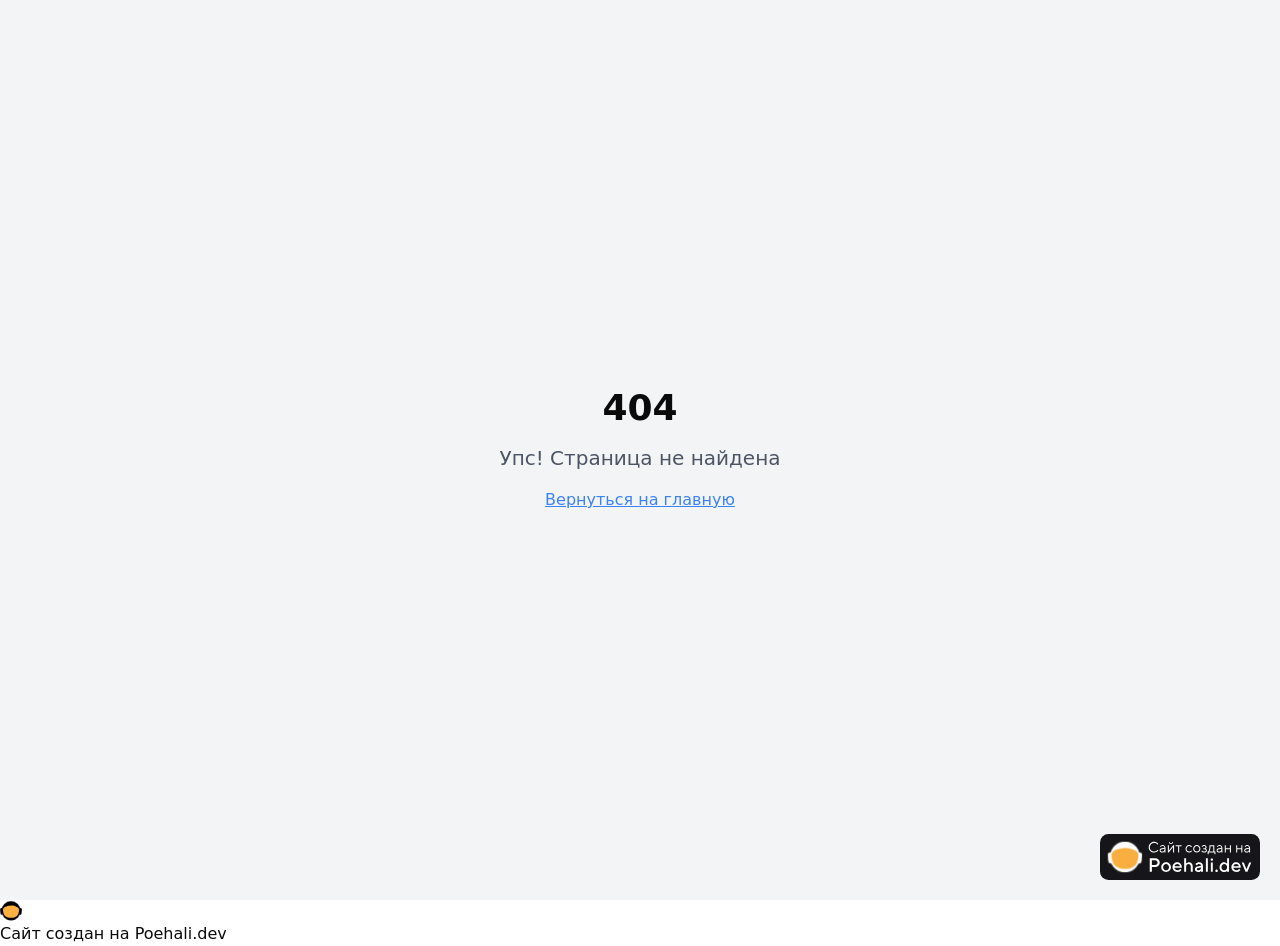
==== index.html @ 5f9fcdf5 "Add files via upload" ====
<!DOCTYPE html>
<!-- saved from url=(0053)https://quantum-data-strategy-%2Dpreview.poehali.dev/ -->
<html lang="ru"><head><meta http-equiv="Content-Type" content="text/html; charset=UTF-8">
    
    <meta name="viewport" content="width=device-width, initial-scale=1.0">
    <title>Импульс</title>
    <meta name="description" content="Импульс. Дай себе старт.
">
    <meta name="author" content="Flowrise">
    <link rel="icon" type="image/png" href="https://cdn.poehali.dev/projects/08341ff5-14f0-4b08-977f-303dbba6a0b3/files/favicon-1779206342601.png">
    <meta property="og:title" content="Импульс">
    <meta property="og:description" content="Импульс. Дай себе старт.
">
    <meta property="og:image:width" content="1200">
    <meta property="og:image:height" content="630">
    <meta property="og:image:alt" content="Flowrise — платформа для развития проектов">
    <script src="./index_files/telemetry-min.js"></script>
      <script src="./index_files/inspector-min.js"></script><style>
    [data-hovered] {
      outline: 2px dashed #FBB040 !important;
      outline-offset: 2px !important;
      cursor: pointer !important;
    }

    [data-selected] {
      outline: 2px solid #FBB040 !important;
      outline-offset: 2px !important;
    }
  </style>
      <meta name="pp-name" value="quantum-data-strategy">
      <script src="./index_files/pp-min-2.js"></script>
      <script src="./index_files/route-min.js"></script>
    <script type="module" crossorigin="" src="./index_files/index-D-JRGKUG.js"></script>
    <link rel="stylesheet" crossorigin="" href="./index_files/index-BEXZt1WX.css">
  <style type="text/css">:where(html[dir="ltr"]),:where([data-sonner-toaster][dir="ltr"]){--toast-icon-margin-start: -3px;--toast-icon-margin-end: 4px;--toast-svg-margin-start: -1px;--toast-svg-margin-end: 0px;--toast-button-margin-start: auto;--toast-button-margin-end: 0;--toast-close-button-start: 0;--toast-close-button-end: unset;--toast-close-button-transform: translate(-35%, -35%)}:where(html[dir="rtl"]),:where([data-sonner-toaster][dir="rtl"]){--toast-icon-margin-start: 4px;--toast-icon-margin-end: -3px;--toast-svg-margin-start: 0px;--toast-svg-margin-end: -1px;--toast-button-margin-start: 0;--toast-button-margin-end: auto;--toast-close-button-start: unset;--toast-close-button-end: 0;--toast-close-button-transform: translate(35%, -35%)}:where([data-sonner-toaster]){position:fixed;width:var(--width);font-family:ui-sans-serif,system-ui,-apple-system,BlinkMacSystemFont,Segoe UI,Roboto,Helvetica Neue,Arial,Noto Sans,sans-serif,Apple Color Emoji,Segoe UI Emoji,Segoe UI Symbol,Noto Color Emoji;--gray1: hsl(0, 0%, 99%);--gray2: hsl(0, 0%, 97.3%);--gray3: hsl(0, 0%, 95.1%);--gray4: hsl(0, 0%, 93%);--gray5: hsl(0, 0%, 90.9%);--gray6: hsl(0, 0%, 88.7%);--gray7: hsl(0, 0%, 85.8%);--gray8: hsl(0, 0%, 78%);--gray9: hsl(0, 0%, 56.1%);--gray10: hsl(0, 0%, 52.3%);--gray11: hsl(0, 0%, 43.5%);--gray12: hsl(0, 0%, 9%);--border-radius: 8px;box-sizing:border-box;padding:0;margin:0;list-style:none;outline:none;z-index:999999999;transition:transform .4s ease}:where([data-sonner-toaster][data-lifted="true"]){transform:translateY(-10px)}@media (hover: none) and (pointer: coarse){:where([data-sonner-toaster][data-lifted="true"]){transform:none}}:where([data-sonner-toaster][data-x-position="right"]){right:var(--offset-right)}:where([data-sonner-toaster][data-x-position="left"]){left:var(--offset-left)}:where([data-sonner-toaster][data-x-position="center"]){left:50%;transform:translate(-50%)}:where([data-sonner-toaster][data-y-position="top"]){top:var(--offset-top)}:where([data-sonner-toaster][data-y-position="bottom"]){bottom:var(--offset-bottom)}:where([data-sonner-toast]){--y: translateY(100%);--lift-amount: calc(var(--lift) * var(--gap));z-index:var(--z-index);position:absolute;opacity:0;transform:var(--y);filter:blur(0);touch-action:none;transition:transform .4s,opacity .4s,height .4s,box-shadow .2s;box-sizing:border-box;outline:none;overflow-wrap:anywhere}:where([data-sonner-toast][data-styled="true"]){padding:16px;background:var(--normal-bg);border:1px solid var(--normal-border);color:var(--normal-text);border-radius:var(--border-radius);box-shadow:0 4px 12px #0000001a;width:var(--width);font-size:13px;display:flex;align-items:center;gap:6px}:where([data-sonner-toast]:focus-visible){box-shadow:0 4px 12px #0000001a,0 0 0 2px #0003}:where([data-sonner-toast][data-y-position="top"]){top:0;--y: translateY(-100%);--lift: 1;--lift-amount: calc(1 * var(--gap))}:where([data-sonner-toast][data-y-position="bottom"]){bottom:0;--y: translateY(100%);--lift: -1;--lift-amount: calc(var(--lift) * var(--gap))}:where([data-sonner-toast]) :where([data-description]){font-weight:400;line-height:1.4;color:inherit}:where([data-sonner-toast]) :where([data-title]){font-weight:500;line-height:1.5;color:inherit}:where([data-sonner-toast]) :where([data-icon]){display:flex;height:16px;width:16px;position:relative;justify-content:flex-start;align-items:center;flex-shrink:0;margin-left:var(--toast-icon-margin-start);margin-right:var(--toast-icon-margin-end)}:where([data-sonner-toast][data-promise="true"]) :where([data-icon])>svg{opacity:0;transform:scale(.8);transform-origin:center;animation:sonner-fade-in .3s ease forwards}:where([data-sonner-toast]) :where([data-icon])>*{flex-shrink:0}:where([data-sonner-toast]) :where([data-icon]) svg{margin-left:var(--toast-svg-margin-start);margin-right:var(--toast-svg-margin-end)}:where([data-sonner-toast]) :where([data-content]){display:flex;flex-direction:column;gap:2px}[data-sonner-toast][data-styled=true] [data-button]{border-radius:4px;padding-left:8px;padding-right:8px;height:24px;font-size:12px;color:var(--normal-bg);background:var(--normal-text);margin-left:var(--toast-button-margin-start);margin-right:var(--toast-button-margin-end);border:none;cursor:pointer;outline:none;display:flex;align-items:center;flex-shrink:0;transition:opacity .4s,box-shadow .2s}:where([data-sonner-toast]) :where([data-button]):focus-visible{box-shadow:0 0 0 2px #0006}:where([data-sonner-toast]) :where([data-button]):first-of-type{margin-left:var(--toast-button-margin-start);margin-right:var(--toast-button-margin-end)}:where([data-sonner-toast]) :where([data-cancel]){color:var(--normal-text);background:rgba(0,0,0,.08)}:where([data-sonner-toast][data-theme="dark"]) :where([data-cancel]){background:rgba(255,255,255,.3)}:where([data-sonner-toast]) :where([data-close-button]){position:absolute;left:var(--toast-close-button-start);right:var(--toast-close-button-end);top:0;height:20px;width:20px;display:flex;justify-content:center;align-items:center;padding:0;color:var(--gray12);border:1px solid var(--gray4);transform:var(--toast-close-button-transform);border-radius:50%;cursor:pointer;z-index:1;transition:opacity .1s,background .2s,border-color .2s}[data-sonner-toast] [data-close-button]{background:var(--gray1)}:where([data-sonner-toast]) :where([data-close-button]):focus-visible{box-shadow:0 4px 12px #0000001a,0 0 0 2px #0003}:where([data-sonner-toast]) :where([data-disabled="true"]){cursor:not-allowed}:where([data-sonner-toast]):hover :where([data-close-button]):hover{background:var(--gray2);border-color:var(--gray5)}:where([data-sonner-toast][data-swiping="true"]):before{content:"";position:absolute;left:-50%;right:-50%;height:100%;z-index:-1}:where([data-sonner-toast][data-y-position="top"][data-swiping="true"]):before{bottom:50%;transform:scaleY(3) translateY(50%)}:where([data-sonner-toast][data-y-position="bottom"][data-swiping="true"]):before{top:50%;transform:scaleY(3) translateY(-50%)}:where([data-sonner-toast][data-swiping="false"][data-removed="true"]):before{content:"";position:absolute;inset:0;transform:scaleY(2)}:where([data-sonner-toast]):after{content:"";position:absolute;left:0;height:calc(var(--gap) + 1px);bottom:100%;width:100%}:where([data-sonner-toast][data-mounted="true"]){--y: translateY(0);opacity:1}:where([data-sonner-toast][data-expanded="false"][data-front="false"]){--scale: var(--toasts-before) * .05 + 1;--y: translateY(calc(var(--lift-amount) * var(--toasts-before))) scale(calc(-1 * var(--scale)));height:var(--front-toast-height)}:where([data-sonner-toast])>*{transition:opacity .4s}:where([data-sonner-toast][data-expanded="false"][data-front="false"][data-styled="true"])>*{opacity:0}:where([data-sonner-toast][data-visible="false"]){opacity:0;pointer-events:none}:where([data-sonner-toast][data-mounted="true"][data-expanded="true"]){--y: translateY(calc(var(--lift) * var(--offset)));height:var(--initial-height)}:where([data-sonner-toast][data-removed="true"][data-front="true"][data-swipe-out="false"]){--y: translateY(calc(var(--lift) * -100%));opacity:0}:where([data-sonner-toast][data-removed="true"][data-front="false"][data-swipe-out="false"][data-expanded="true"]){--y: translateY(calc(var(--lift) * var(--offset) + var(--lift) * -100%));opacity:0}:where([data-sonner-toast][data-removed="true"][data-front="false"][data-swipe-out="false"][data-expanded="false"]){--y: translateY(40%);opacity:0;transition:transform .5s,opacity .2s}:where([data-sonner-toast][data-removed="true"][data-front="false"]):before{height:calc(var(--initial-height) + 20%)}[data-sonner-toast][data-swiping=true]{transform:var(--y) translateY(var(--swipe-amount-y, 0px)) translate(var(--swipe-amount-x, 0px));transition:none}[data-sonner-toast][data-swiped=true]{user-select:none}[data-sonner-toast][data-swipe-out=true][data-y-position=bottom],[data-sonner-toast][data-swipe-out=true][data-y-position=top]{animation-duration:.2s;animation-timing-function:ease-out;animation-fill-mode:forwards}[data-sonner-toast][data-swipe-out=true][data-swipe-direction=left]{animation-name:swipe-out-left}[data-sonner-toast][data-swipe-out=true][data-swipe-direction=right]{animation-name:swipe-out-right}[data-sonner-toast][data-swipe-out=true][data-swipe-direction=up]{animation-name:swipe-out-up}[data-sonner-toast][data-swipe-out=true][data-swipe-direction=down]{animation-name:swipe-out-down}@keyframes swipe-out-left{0%{transform:var(--y) translate(var(--swipe-amount-x));opacity:1}to{transform:var(--y) translate(calc(var(--swipe-amount-x) - 100%));opacity:0}}@keyframes swipe-out-right{0%{transform:var(--y) translate(var(--swipe-amount-x));opacity:1}to{transform:var(--y) translate(calc(var(--swipe-amount-x) + 100%));opacity:0}}@keyframes swipe-out-up{0%{transform:var(--y) translateY(var(--swipe-amount-y));opacity:1}to{transform:var(--y) translateY(calc(var(--swipe-amount-y) - 100%));opacity:0}}@keyframes swipe-out-down{0%{transform:var(--y) translateY(var(--swipe-amount-y));opacity:1}to{transform:var(--y) translateY(calc(var(--swipe-amount-y) + 100%));opacity:0}}@media (max-width: 600px){[data-sonner-toaster]{position:fixed;right:var(--mobile-offset-right);left:var(--mobile-offset-left);width:100%}[data-sonner-toaster][dir=rtl]{left:calc(var(--mobile-offset-left) * -1)}[data-sonner-toaster] [data-sonner-toast]{left:0;right:0;width:calc(100% - var(--mobile-offset-left) * 2)}[data-sonner-toaster][data-x-position=left]{left:var(--mobile-offset-left)}[data-sonner-toaster][data-y-position=bottom]{bottom:var(--mobile-offset-bottom)}[data-sonner-toaster][data-y-position=top]{top:var(--mobile-offset-top)}[data-sonner-toaster][data-x-position=center]{left:var(--mobile-offset-left);right:var(--mobile-offset-right);transform:none}}[data-sonner-toaster][data-theme=light]{--normal-bg: #fff;--normal-border: var(--gray4);--normal-text: var(--gray12);--success-bg: hsl(143, 85%, 96%);--success-border: hsl(145, 92%, 91%);--success-text: hsl(140, 100%, 27%);--info-bg: hsl(208, 100%, 97%);--info-border: hsl(221, 91%, 91%);--info-text: hsl(210, 92%, 45%);--warning-bg: hsl(49, 100%, 97%);--warning-border: hsl(49, 91%, 91%);--warning-text: hsl(31, 92%, 45%);--error-bg: hsl(359, 100%, 97%);--error-border: hsl(359, 100%, 94%);--error-text: hsl(360, 100%, 45%)}[data-sonner-toaster][data-theme=light] [data-sonner-toast][data-invert=true]{--normal-bg: #000;--normal-border: hsl(0, 0%, 20%);--normal-text: var(--gray1)}[data-sonner-toaster][data-theme=dark] [data-sonner-toast][data-invert=true]{--normal-bg: #fff;--normal-border: var(--gray3);--normal-text: var(--gray12)}[data-sonner-toaster][data-theme=dark]{--normal-bg: #000;--normal-bg-hover: hsl(0, 0%, 12%);--normal-border: hsl(0, 0%, 20%);--normal-border-hover: hsl(0, 0%, 25%);--normal-text: var(--gray1);--success-bg: hsl(150, 100%, 6%);--success-border: hsl(147, 100%, 12%);--success-text: hsl(150, 86%, 65%);--info-bg: hsl(215, 100%, 6%);--info-border: hsl(223, 100%, 12%);--info-text: hsl(216, 87%, 65%);--warning-bg: hsl(64, 100%, 6%);--warning-border: hsl(60, 100%, 12%);--warning-text: hsl(46, 87%, 65%);--error-bg: hsl(358, 76%, 10%);--error-border: hsl(357, 89%, 16%);--error-text: hsl(358, 100%, 81%)}[data-sonner-toaster][data-theme=dark] [data-sonner-toast] [data-close-button]{background:var(--normal-bg);border-color:var(--normal-border);color:var(--normal-text)}[data-sonner-toaster][data-theme=dark] [data-sonner-toast] [data-close-button]:hover{background:var(--normal-bg-hover);border-color:var(--normal-border-hover)}[data-rich-colors=true][data-sonner-toast][data-type=success],[data-rich-colors=true][data-sonner-toast][data-type=success] [data-close-button]{background:var(--success-bg);border-color:var(--success-border);color:var(--success-text)}[data-rich-colors=true][data-sonner-toast][data-type=info],[data-rich-colors=true][data-sonner-toast][data-type=info] [data-close-button]{background:var(--info-bg);border-color:var(--info-border);color:var(--info-text)}[data-rich-colors=true][data-sonner-toast][data-type=warning],[data-rich-colors=true][data-sonner-toast][data-type=warning] [data-close-button]{background:var(--warning-bg);border-color:var(--warning-border);color:var(--warning-text)}[data-rich-colors=true][data-sonner-toast][data-type=error],[data-rich-colors=true][data-sonner-toast][data-type=error] [data-close-button]{background:var(--error-bg);border-color:var(--error-border);color:var(--error-text)}.sonner-loading-wrapper{--size: 16px;height:var(--size);width:var(--size);position:absolute;inset:0;z-index:10}.sonner-loading-wrapper[data-visible=false]{transform-origin:center;animation:sonner-fade-out .2s ease forwards}.sonner-spinner{position:relative;top:50%;left:50%;height:var(--size);width:var(--size)}.sonner-loading-bar{animation:sonner-spin 1.2s linear infinite;background:var(--gray11);border-radius:6px;height:8%;left:-10%;position:absolute;top:-3.9%;width:24%}.sonner-loading-bar:nth-child(1){animation-delay:-1.2s;transform:rotate(.0001deg) translate(146%)}.sonner-loading-bar:nth-child(2){animation-delay:-1.1s;transform:rotate(30deg) translate(146%)}.sonner-loading-bar:nth-child(3){animation-delay:-1s;transform:rotate(60deg) translate(146%)}.sonner-loading-bar:nth-child(4){animation-delay:-.9s;transform:rotate(90deg) translate(146%)}.sonner-loading-bar:nth-child(5){animation-delay:-.8s;transform:rotate(120deg) translate(146%)}.sonner-loading-bar:nth-child(6){animation-delay:-.7s;transform:rotate(150deg) translate(146%)}.sonner-loading-bar:nth-child(7){animation-delay:-.6s;transform:rotate(180deg) translate(146%)}.sonner-loading-bar:nth-child(8){animation-delay:-.5s;transform:rotate(210deg) translate(146%)}.sonner-loading-bar:nth-child(9){animation-delay:-.4s;transform:rotate(240deg) translate(146%)}.sonner-loading-bar:nth-child(10){animation-delay:-.3s;transform:rotate(270deg) translate(146%)}.sonner-loading-bar:nth-child(11){animation-delay:-.2s;transform:rotate(300deg) translate(146%)}.sonner-loading-bar:nth-child(12){animation-delay:-.1s;transform:rotate(330deg) translate(146%)}@keyframes sonner-fade-in{0%{opacity:0;transform:scale(.8)}to{opacity:1;transform:scale(1)}}@keyframes sonner-fade-out{0%{opacity:1;transform:scale(1)}to{opacity:0;transform:scale(.8)}}@keyframes sonner-spin{0%{opacity:1}to{opacity:.15}}@media (prefers-reduced-motion){[data-sonner-toast],[data-sonner-toast]>*,.sonner-loading-bar{transition:none!important;animation:none!important}}.sonner-loader{position:absolute;top:50%;left:50%;transform:translate(-50%,-50%);transform-origin:center;transition:opacity .2s,transform .2s}.sonner-loader[data-visible=false]{opacity:0;transform:scale(.8) translate(-50%,-50%)}
</style></head>

<body>
<div id="root"><div role="region" aria-label="Notifications (F8)" tabindex="-1" style="pointer-events: none;"><ol tabindex="-1" class="fixed top-0 z-[100] flex max-h-screen w-full flex-col-reverse p-4 sm:bottom-0 sm:right-0 sm:top-auto sm:flex-col md:max-w-[420px]"></ol></div><section aria-label="Notifications alt+T" tabindex="-1" aria-live="polite" aria-relevant="additions text" aria-atomic="false"></section><div class="h-screen overflow-hidden bg-[#0A0A0A] relative"><div class="absolute inset-0 z-10"><canvas class="w-full h-full border-none block undefined" width="912" height="967" style="background: rgb(6, 6, 6);"></canvas></div><div class="relative z-20 h-full"><nav class="fixed top-0 right-0 h-screen flex flex-col justify-center z-30 p-4"><button class="w-3 h-3 rounded-full my-2 transition-all bg-white scale-150"></button><button class="w-3 h-3 rounded-full my-2 transition-all bg-gray-600"></button><button class="w-3 h-3 rounded-full my-2 transition-all bg-gray-600"></button><button class="w-3 h-3 rounded-full my-2 transition-all bg-gray-600"></button><button class="w-3 h-3 rounded-full my-2 transition-all bg-gray-600"></button><button class="w-3 h-3 rounded-full my-2 transition-all bg-gray-600"></button><button class="w-3 h-3 rounded-full my-2 transition-all bg-gray-600"></button></nav><div class="fixed top-0 left-0 right-0 h-1 bg-[#FF6B35] origin-left z-30" style="transform: scaleX(0);"></div><div class="h-full overflow-y-auto snap-y snap-mandatory"><section id="hero" class="relative h-screen w-full snap-start flex flex-col justify-center p-8 md:p-16 lg:p-24 overflow-hidden"><div class="mb-6" style="opacity: 1; transform: none;"><div class="inline-flex items-center rounded-full border font-semibold transition-colors focus:outline-none focus:ring-2 focus:ring-ring focus:ring-offset-2 text-[#FF6B35] border-[#FF6B35] text-sm px-4 py-1">Молодёжный портал о здоровье</div></div><h2 class="text-4xl md:text-6xl lg:text-[5rem] xl:text-[6rem] font-black leading-[1.1] tracking-tight max-w-4xl text-white whitespace-pre-line" style="opacity: 1; transform: none;">Импульс. Дай себе старт.</h2><p class="text-lg md:text-xl max-w-2xl mt-5 text-neutral-400 leading-relaxed" style="opacity: 1; transform: none;">Питание, тренировки, ментальное здоровье и отказ от курения — всё, что нужно для крутой жизни. Для тех, кто от 16 до 25.</p><div class="mt-10" style="opacity: 1; transform: none;"><a href="https://quantum-data-strategy--preview.poehali.dev/#sections" class="inline-flex items-center justify-center gap-2 whitespace-nowrap ring-offset-background focus-visible:outline-none focus-visible:ring-2 focus-visible:ring-ring focus-visible:ring-offset-2 disabled:pointer-events-none disabled:opacity-50 [&amp;_svg]:pointer-events-none [&amp;_svg]:size-4 [&amp;_svg]:shrink-0 h-11 bg-[#FF6B35] hover:bg-[#e85a22] text-white font-bold text-base px-8 py-6 rounded-xl border-0 transition-all hover:scale-105">Начать путь</a></div></section><section id="sections" class="relative h-screen w-full snap-start flex flex-col justify-center p-8 md:p-16 lg:p-24 overflow-hidden"><h2 class="text-4xl md:text-6xl lg:text-[5rem] xl:text-[6rem] font-black leading-[1.1] tracking-tight max-w-4xl text-white whitespace-pre-line" style="opacity: 0; transform: translateY(50px);">Выбери свой путь</h2><p class="text-lg md:text-xl max-w-2xl mt-5 text-neutral-400 leading-relaxed" style="opacity: 0; transform: translateY(50px);">Четыре направления — один портал. Начни с любого.</p><div style="opacity: 0; transform: translateY(30px);"><div class="grid grid-cols-1 sm:grid-cols-2 gap-4 mt-8 max-w-3xl"><a href="https://quantum-data-strategy--preview.poehali.dev/nutrition" class="group flex flex-col gap-3 bg-white/5 border border-white/10 rounded-2xl p-6 hover:border-[#FF6B35]/60 hover:bg-[#FF6B35]/5 transition-all cursor-pointer"><div class="w-12 h-12 rounded-xl flex items-center justify-center" style="background: linear-gradient(135deg, rgb(255, 107, 53), rgb(255, 140, 90));"><svg xmlns="http://www.w3.org/2000/svg" width="24" height="24" viewBox="0 0 24 24" fill="none" stroke="currentColor" stroke-width="2" stroke-linecap="round" stroke-linejoin="round" class="lucide lucide-salad text-white"><path d="M7 21h10"></path><path d="M12 21a9 9 0 0 0 9-9H3a9 9 0 0 0 9 9Z"></path><path d="M11.38 12a2.4 2.4 0 0 1-.4-4.77 2.4 2.4 0 0 1 3.2-2.77 2.4 2.4 0 0 1 3.47-.63 2.4 2.4 0 0 1 3.37 3.37 2.4 2.4 0 0 1-1.1 3.7 2.51 2.51 0 0 1 .03 1.1"></path><path d="m13 12 4-4"></path><path d="M10.9 7.25A3.99 3.99 0 0 0 4 10c0 .73.2 1.41.54 2"></path></svg></div><h3 class="text-white font-bold text-xl group-hover:text-[#FF6B35] transition-colors">Питание</h3><p class="text-neutral-400 text-sm leading-relaxed">Простые рецепты, основы КБЖУ и чек-листы продуктов для здорового рациона.</p><span class="text-[#FF6B35] text-sm font-semibold flex items-center gap-1 mt-auto">Перейти <svg xmlns="http://www.w3.org/2000/svg" width="14" height="14" viewBox="0 0 24 24" fill="none" stroke="currentColor" stroke-width="2" stroke-linecap="round" stroke-linejoin="round" class="lucide lucide-arrow-right"><path d="M5 12h14"></path><path d="m12 5 7 7-7 7"></path></svg></span></a><a href="https://quantum-data-strategy--preview.poehali.dev/workouts" class="group flex flex-col gap-3 bg-white/5 border border-white/10 rounded-2xl p-6 hover:border-[#FF6B35]/60 hover:bg-[#FF6B35]/5 transition-all cursor-pointer"><div class="w-12 h-12 rounded-xl flex items-center justify-center" style="background: linear-gradient(135deg, rgb(44, 62, 102), rgb(61, 90, 153));"><svg xmlns="http://www.w3.org/2000/svg" width="24" height="24" viewBox="0 0 24 24" fill="none" stroke="currentColor" stroke-width="2" stroke-linecap="round" stroke-linejoin="round" class="lucide lucide-dumbbell text-white"><path d="M14.4 14.4 9.6 9.6"></path><path d="M18.657 21.485a2 2 0 1 1-2.829-2.828l-1.767 1.768a2 2 0 1 1-2.829-2.829l6.364-6.364a2 2 0 1 1 2.829 2.829l-1.768 1.767a2 2 0 1 1 2.828 2.829z"></path><path d="m21.5 21.5-1.4-1.4"></path><path d="M3.9 3.9 2.5 2.5"></path><path d="M6.404 12.768a2 2 0 1 1-2.829-2.829l1.768-1.767a2 2 0 1 1-2.828-2.829l2.828-2.828a2 2 0 1 1 2.829 2.828l1.767-1.768a2 2 0 1 1 2.829 2.829z"></path></svg></div><h3 class="text-white font-bold text-xl group-hover:text-[#FF6B35] transition-colors">Тренировки</h3><p class="text-neutral-400 text-sm leading-relaxed">Упражнения без инвентаря, уровни сложности и видео с правильной техникой.</p><span class="text-[#FF6B35] text-sm font-semibold flex items-center gap-1 mt-auto">Перейти <svg xmlns="http://www.w3.org/2000/svg" width="14" height="14" viewBox="0 0 24 24" fill="none" stroke="currentColor" stroke-width="2" stroke-linecap="round" stroke-linejoin="round" class="lucide lucide-arrow-right"><path d="M5 12h14"></path><path d="m12 5 7 7-7 7"></path></svg></span></a><a href="https://quantum-data-strategy--preview.poehali.dev/quit-smoking" class="group flex flex-col gap-3 bg-white/5 border border-white/10 rounded-2xl p-6 hover:border-[#FF6B35]/60 hover:bg-[#FF6B35]/5 transition-all cursor-pointer"><div class="w-12 h-12 rounded-xl flex items-center justify-center" style="background: linear-gradient(135deg, rgb(39, 174, 96), rgb(46, 204, 113));"><svg xmlns="http://www.w3.org/2000/svg" width="24" height="24" viewBox="0 0 24 24" fill="none" stroke="currentColor" stroke-width="2" stroke-linecap="round" stroke-linejoin="round" class="lucide lucide-ban text-white"><circle cx="12" cy="12" r="10"></circle><path d="m4.9 4.9 14.2 14.2"></path></svg></div><h3 class="text-white font-bold text-xl group-hover:text-[#FF6B35] transition-colors">Отказ от курения</h3><p class="text-neutral-400 text-sm leading-relaxed">Трекер дней без сигарет, калькулятор экономии и советы по преодолению тяги.</p><span class="text-[#FF6B35] text-sm font-semibold flex items-center gap-1 mt-auto">Перейти <svg xmlns="http://www.w3.org/2000/svg" width="14" height="14" viewBox="0 0 24 24" fill="none" stroke="currentColor" stroke-width="2" stroke-linecap="round" stroke-linejoin="round" class="lucide lucide-arrow-right"><path d="M5 12h14"></path><path d="m12 5 7 7-7 7"></path></svg></span></a><a href="https://quantum-data-strategy--preview.poehali.dev/mental" class="group flex flex-col gap-3 bg-white/5 border border-white/10 rounded-2xl p-6 hover:border-[#FF6B35]/60 hover:bg-[#FF6B35]/5 transition-all cursor-pointer"><div class="w-12 h-12 rounded-xl flex items-center justify-center" style="background: linear-gradient(135deg, rgb(142, 68, 173), rgb(155, 89, 182));"><svg xmlns="http://www.w3.org/2000/svg" width="24" height="24" viewBox="0 0 24 24" fill="none" stroke="currentColor" stroke-width="2" stroke-linecap="round" stroke-linejoin="round" class="lucide lucide-brain text-white"><path d="M12 5a3 3 0 1 0-5.997.125 4 4 0 0 0-2.526 5.77 4 4 0 0 0 .556 6.588A4 4 0 1 0 12 18Z"></path><path d="M12 5a3 3 0 1 1 5.997.125 4 4 0 0 1 2.526 5.77 4 4 0 0 1-.556 6.588A4 4 0 1 1 12 18Z"></path><path d="M15 13a4.5 4.5 0 0 1-3-4 4.5 4.5 0 0 1-3 4"></path><path d="M17.599 6.5a3 3 0 0 0 .399-1.375"></path><path d="M6.003 5.125A3 3 0 0 0 6.401 6.5"></path><path d="M3.477 10.896a4 4 0 0 1 .585-.396"></path><path d="M19.938 10.5a4 4 0 0 1 .585.396"></path><path d="M6 18a4 4 0 0 1-1.967-.516"></path><path d="M19.967 17.484A4 4 0 0 1 18 18"></path></svg></div><h3 class="text-white font-bold text-xl group-hover:text-[#FF6B35] transition-colors">Ментальное здоровье</h3><p class="text-neutral-400 text-sm leading-relaxed">Сон, стресс, дыхательные практики и таймер для релакса.</p><span class="text-[#FF6B35] text-sm font-semibold flex items-center gap-1 mt-auto">Перейти <svg xmlns="http://www.w3.org/2000/svg" width="14" height="14" viewBox="0 0 24 24" fill="none" stroke="currentColor" stroke-width="2" stroke-linecap="round" stroke-linejoin="round" class="lucide lucide-arrow-right"><path d="M5 12h14"></path><path d="m12 5 7 7-7 7"></path></svg></span></a></div></div></section><section id="nutrition" class="relative h-screen w-full snap-start flex flex-col justify-center p-8 md:p-16 lg:p-24 overflow-hidden"><div class="mb-6" style="opacity: 0; transform: translateY(20px);"><div class="flex items-center gap-2 text-[#FF6B35]"><svg xmlns="http://www.w3.org/2000/svg" width="20" height="20" viewBox="0 0 24 24" fill="none" stroke="currentColor" stroke-width="2" stroke-linecap="round" stroke-linejoin="round" class="lucide lucide-salad"><path d="M7 21h10"></path><path d="M12 21a9 9 0 0 0 9-9H3a9 9 0 0 0 9 9Z"></path><path d="M11.38 12a2.4 2.4 0 0 1-.4-4.77 2.4 2.4 0 0 1 3.2-2.77 2.4 2.4 0 0 1 3.47-.63 2.4 2.4 0 0 1 3.37 3.37 2.4 2.4 0 0 1-1.1 3.7 2.51 2.51 0 0 1 .03 1.1"></path><path d="m13 12 4-4"></path><path d="M10.9 7.25A3.99 3.99 0 0 0 4 10c0 .73.2 1.41.54 2"></path></svg><span class="text-sm font-semibold uppercase tracking-widest">Питание</span></div></div><h2 class="text-4xl md:text-6xl lg:text-[5rem] xl:text-[6rem] font-black leading-[1.1] tracking-tight max-w-4xl text-white whitespace-pre-line" style="opacity: 0; transform: translateY(50px);">Ешь умно,
чувствуй себя сильным.</h2><p class="text-lg md:text-xl max-w-2xl mt-5 text-neutral-400 leading-relaxed" style="opacity: 0; transform: translateY(50px);">Не нужно сидеть на диетах. Простые рецепты, понятные КБЖУ и чек-листы продуктов — питание без стресса.</p><div class="mt-10" style="opacity: 0; transform: translateY(20px);"><a href="https://quantum-data-strategy--preview.poehali.dev/nutrition" class="inline-flex items-center justify-center gap-2 whitespace-nowrap ring-offset-background focus-visible:outline-none focus-visible:ring-2 focus-visible:ring-ring focus-visible:ring-offset-2 disabled:pointer-events-none disabled:opacity-50 [&amp;_svg]:pointer-events-none [&amp;_svg]:size-4 [&amp;_svg]:shrink-0 h-11 bg-[#FF6B35] hover:bg-[#e85a22] text-white font-bold text-base px-8 py-6 rounded-xl border-0 transition-all hover:scale-105">Смотреть рецепты</a></div></section><section id="workouts" class="relative h-screen w-full snap-start flex flex-col justify-center p-8 md:p-16 lg:p-24 overflow-hidden"><div class="mb-6" style="opacity: 0; transform: translateY(20px);"><div class="flex items-center gap-2 text-[#2C3E66]"><svg xmlns="http://www.w3.org/2000/svg" width="20" height="20" viewBox="0 0 24 24" fill="none" stroke="currentColor" stroke-width="2" stroke-linecap="round" stroke-linejoin="round" class="lucide lucide-dumbbell"><path d="M14.4 14.4 9.6 9.6"></path><path d="M18.657 21.485a2 2 0 1 1-2.829-2.828l-1.767 1.768a2 2 0 1 1-2.829-2.829l6.364-6.364a2 2 0 1 1 2.829 2.829l-1.768 1.767a2 2 0 1 1 2.828 2.829z"></path><path d="m21.5 21.5-1.4-1.4"></path><path d="M3.9 3.9 2.5 2.5"></path><path d="M6.404 12.768a2 2 0 1 1-2.829-2.829l1.768-1.767a2 2 0 1 1-2.828-2.829l2.828-2.828a2 2 0 1 1 2.829 2.828l1.767-1.768a2 2 0 1 1 2.829 2.829z"></path></svg><span class="text-sm font-semibold uppercase tracking-widest">Тренировки</span></div></div><h2 class="text-4xl md:text-6xl lg:text-[5rem] xl:text-[6rem] font-black leading-[1.1] tracking-tight max-w-4xl text-white whitespace-pre-line" style="opacity: 0; transform: translateY(50px);">Зал не нужен.
Нужно желание.</h2><p class="text-lg md:text-xl max-w-2xl mt-5 text-neutral-400 leading-relaxed" style="opacity: 0; transform: translateY(50px);">Упражнения без инвентаря для дома, улицы и общаги. Выбирай уровень — от новичка до продвинутого.</p><div class="mt-10" style="opacity: 0; transform: translateY(20px);"><a href="https://quantum-data-strategy--preview.poehali.dev/workouts" class="inline-flex items-center justify-center gap-2 whitespace-nowrap ring-offset-background focus-visible:outline-none focus-visible:ring-2 focus-visible:ring-ring focus-visible:ring-offset-2 disabled:pointer-events-none disabled:opacity-50 [&amp;_svg]:pointer-events-none [&amp;_svg]:size-4 [&amp;_svg]:shrink-0 h-11 bg-[#FF6B35] hover:bg-[#e85a22] text-white font-bold text-base px-8 py-6 rounded-xl border-0 transition-all hover:scale-105">Начать тренировку</a></div></section><section id="quit-smoking" class="relative h-screen w-full snap-start flex flex-col justify-center p-8 md:p-16 lg:p-24 overflow-hidden"><div class="mb-6" style="opacity: 0; transform: translateY(20px);"><div class="flex items-center gap-2 text-[#27AE60]"><svg xmlns="http://www.w3.org/2000/svg" width="20" height="20" viewBox="0 0 24 24" fill="none" stroke="currentColor" stroke-width="2" stroke-linecap="round" stroke-linejoin="round" class="lucide lucide-ban"><circle cx="12" cy="12" r="10"></circle><path d="m4.9 4.9 14.2 14.2"></path></svg><span class="text-sm font-semibold uppercase tracking-widest">Отказ от курения</span></div></div><h2 class="text-4xl md:text-6xl lg:text-[5rem] xl:text-[6rem] font-black leading-[1.1] tracking-tight max-w-4xl text-white whitespace-pre-line" style="opacity: 0; transform: translateY(50px);">Каждый день
без сигареты — победа.</h2><p class="text-lg md:text-xl max-w-2xl mt-5 text-neutral-400 leading-relaxed" style="opacity: 0; transform: translateY(50px);">Трекер дней без курения, калькулятор сэкономленных денег и конкретные советы, когда тяга накрывает.</p><div class="mt-10" style="opacity: 0; transform: translateY(20px);"><a href="https://quantum-data-strategy--preview.poehali.dev/quit-smoking" class="inline-flex items-center justify-center gap-2 whitespace-nowrap ring-offset-background focus-visible:outline-none focus-visible:ring-2 focus-visible:ring-ring focus-visible:ring-offset-2 disabled:pointer-events-none disabled:opacity-50 [&amp;_svg]:pointer-events-none [&amp;_svg]:size-4 [&amp;_svg]:shrink-0 h-11 bg-[#FF6B35] hover:bg-[#e85a22] text-white font-bold text-base px-8 py-6 rounded-xl border-0 transition-all hover:scale-105">Запустить трекер</a></div></section><section id="mental" class="relative h-screen w-full snap-start flex flex-col justify-center p-8 md:p-16 lg:p-24 overflow-hidden"><div class="mb-6" style="opacity: 0; transform: translateY(20px);"><div class="flex items-center gap-2 text-[#8E44AD]"><svg xmlns="http://www.w3.org/2000/svg" width="20" height="20" viewBox="0 0 24 24" fill="none" stroke="currentColor" stroke-width="2" stroke-linecap="round" stroke-linejoin="round" class="lucide lucide-brain"><path d="M12 5a3 3 0 1 0-5.997.125 4 4 0 0 0-2.526 5.77 4 4 0 0 0 .556 6.588A4 4 0 1 0 12 18Z"></path><path d="M12 5a3 3 0 1 1 5.997.125 4 4 0 0 1 2.526 5.77 4 4 0 0 1-.556 6.588A4 4 0 1 1 12 18Z"></path><path d="M15 13a4.5 4.5 0 0 1-3-4 4.5 4.5 0 0 1-3 4"></path><path d="M17.599 6.5a3 3 0 0 0 .399-1.375"></path><path d="M6.003 5.125A3 3 0 0 0 6.401 6.5"></path><path d="M3.477 10.896a4 4 0 0 1 .585-.396"></path><path d="M19.938 10.5a4 4 0 0 1 .585.396"></path><path d="M6 18a4 4 0 0 1-1.967-.516"></path><path d="M19.967 17.484A4 4 0 0 1 18 18"></path></svg><span class="text-sm font-semibold uppercase tracking-widest">Ментальное здоровье</span></div></div><h2 class="text-4xl md:text-6xl lg:text-[5rem] xl:text-[6rem] font-black leading-[1.1] tracking-tight max-w-4xl text-white whitespace-pre-line" style="opacity: 0; transform: translateY(50px);">Голова в порядке —
всё остальное тоже.</h2><p class="text-lg md:text-xl max-w-2xl mt-5 text-neutral-400 leading-relaxed" style="opacity: 0; transform: translateY(50px);">Сон, управление стрессом, дыхательные техники и таймер для медитации. Просто и доступно.</p><div class="mt-10" style="opacity: 0; transform: translateY(20px);"><a href="https://quantum-data-strategy--preview.poehali.dev/mental" class="inline-flex items-center justify-center gap-2 whitespace-nowrap ring-offset-background focus-visible:outline-none focus-visible:ring-2 focus-visible:ring-ring focus-visible:ring-offset-2 disabled:pointer-events-none disabled:opacity-50 [&amp;_svg]:pointer-events-none [&amp;_svg]:size-4 [&amp;_svg]:shrink-0 h-11 bg-[#FF6B35] hover:bg-[#e85a22] text-white font-bold text-base px-8 py-6 rounded-xl border-0 transition-all hover:scale-105">Начать практику</a></div></section><section id="footer" class="relative h-screen w-full snap-start flex flex-col justify-center p-8 md:p-16 lg:p-24 overflow-hidden"><h2 class="text-4xl md:text-6xl lg:text-[5rem] xl:text-[6rem] font-black leading-[1.1] tracking-tight max-w-4xl text-white whitespace-pre-line" style="opacity: 0; transform: translateY(50px);">Импульс — это ты.</h2><p class="text-lg md:text-xl max-w-2xl mt-5 text-neutral-400 leading-relaxed" style="opacity: 0; transform: translateY(50px);">Начни с малого. Один шаг, один день, одна привычка — и жизнь меняется.</p><div style="opacity: 0; transform: translateY(30px);"><p class="text-neutral-600 text-xs mt-16 max-w-lg leading-relaxed">Материалы носят ознакомительный характер. Проконсультируйтесь со специалистом перед началом тренировок или изменением рациона.</p></div><div class="mt-10" style="opacity: 0; transform: translateY(20px);"><a href="https://quantum-data-strategy--preview.poehali.dev/#hero" class="inline-flex items-center justify-center gap-2 whitespace-nowrap ring-offset-background focus-visible:outline-none focus-visible:ring-2 focus-visible:ring-ring focus-visible:ring-offset-2 disabled:pointer-events-none disabled:opacity-50 [&amp;_svg]:pointer-events-none [&amp;_svg]:size-4 [&amp;_svg]:shrink-0 h-11 bg-[#FF6B35] hover:bg-[#e85a22] text-white font-bold text-base px-8 py-6 rounded-xl border-0 transition-all hover:scale-105">Начать путь</a></div></section></div></div><div class="fixed bottom-4 right-4 z-[9999] flex items-center gap-3 opacity-90 hover:opacity-100 transition-opacity"><img src="./index_files/fc3221f0-7cbc-423c-aef0-0fc8deb1ab8a.jpg" alt="Импульс" class="w-12 h-12 rounded-xl object-cover shadow-lg"><span class="text-white text-base font-bold tracking-wide drop-shadow-lg">Импульс</span></div></div></div>


<img id="poehali-badge" src="./index_files/created-badge.svg" style="position: fixed; bottom: 20px; right: 20px; width: 10rem; height: auto; z-index: 999999; cursor: pointer;"><img src="./index_files/logo-b.svg" alt="Poehali logo" style="height: 22px; width: auto; display: block;"><span>Сайт создан на Poehali.dev</span></img><div id="poehali-badge-tooltip" style="position: fixed; bottom: calc(80px); right: 20px; background-color: rgba(0, 0, 0, 0.8); color: white; padding: 8px 12px; border-radius: 4px; font-family: sans-serif; font-size: 12px; font-weight: normal; white-space: nowrap; z-index: 999999; display: none; box-shadow: rgba(0, 0, 0, 0.2) 0px 2px 5px;">Подключите премиум, чтобы скрыть</div></body></html>
---- index_files/index-BEXZt1WX.css ----
*,:before,:after{--tw-border-spacing-x: 0;--tw-border-spacing-y: 0;--tw-translate-x: 0;--tw-translate-y: 0;--tw-rotate: 0;--tw-skew-x: 0;--tw-skew-y: 0;--tw-scale-x: 1;--tw-scale-y: 1;--tw-pan-x: ;--tw-pan-y: ;--tw-pinch-zoom: ;--tw-scroll-snap-strictness: proximity;--tw-gradient-from-position: ;--tw-gradient-via-position: ;--tw-gradient-to-position: ;--tw-ordinal: ;--tw-slashed-zero: ;--tw-numeric-figure: ;--tw-numeric-spacing: ;--tw-numeric-fraction: ;--tw-ring-inset: ;--tw-ring-offset-width: 0px;--tw-ring-offset-color: #fff;--tw-ring-color: rgb(59 130 246 / .5);--tw-ring-offset-shadow: 0 0 #0000;--tw-ring-shadow: 0 0 #0000;--tw-shadow: 0 0 #0000;--tw-shadow-colored: 0 0 #0000;--tw-blur: ;--tw-brightness: ;--tw-contrast: ;--tw-grayscale: ;--tw-hue-rotate: ;--tw-invert: ;--tw-saturate: ;--tw-sepia: ;--tw-drop-shadow: ;--tw-backdrop-blur: ;--tw-backdrop-brightness: ;--tw-backdrop-contrast: ;--tw-backdrop-grayscale: ;--tw-backdrop-hue-rotate: ;--tw-backdrop-invert: ;--tw-backdrop-opacity: ;--tw-backdrop-saturate: ;--tw-backdrop-sepia: ;--tw-contain-size: ;--tw-contain-layout: ;--tw-contain-paint: ;--tw-contain-style: }::backdrop{--tw-border-spacing-x: 0;--tw-border-spacing-y: 0;--tw-translate-x: 0;--tw-translate-y: 0;--tw-rotate: 0;--tw-skew-x: 0;--tw-skew-y: 0;--tw-scale-x: 1;--tw-scale-y: 1;--tw-pan-x: ;--tw-pan-y: ;--tw-pinch-zoom: ;--tw-scroll-snap-strictness: proximity;--tw-gradient-from-position: ;--tw-gradient-via-position: ;--tw-gradient-to-position: ;--tw-ordinal: ;--tw-slashed-zero: ;--tw-numeric-figure: ;--tw-numeric-spacing: ;--tw-numeric-fraction: ;--tw-ring-inset: ;--tw-ring-offset-width: 0px;--tw-ring-offset-color: #fff;--tw-ring-color: rgb(59 130 246 / .5);--tw-ring-offset-shadow: 0 0 #0000;--tw-ring-shadow: 0 0 #0000;--tw-shadow: 0 0 #0000;--tw-shadow-colored: 0 0 #0000;--tw-blur: ;--tw-brightness: ;--tw-contrast: ;--tw-grayscale: ;--tw-hue-rotate: ;--tw-invert: ;--tw-saturate: ;--tw-sepia: ;--tw-drop-shadow: ;--tw-backdrop-blur: ;--tw-backdrop-brightness: ;--tw-backdrop-contrast: ;--tw-backdrop-grayscale: ;--tw-backdrop-hue-rotate: ;--tw-backdrop-invert: ;--tw-backdrop-opacity: ;--tw-backdrop-saturate: ;--tw-backdrop-sepia: ;--tw-contain-size: ;--tw-contain-layout: ;--tw-contain-paint: ;--tw-contain-style: }*,:before,:after{box-sizing:border-box;border-width:0;border-style:solid;border-color:#e5e7eb}:before,:after{--tw-content: ""}html,:host{line-height:1.5;-webkit-text-size-adjust:100%;-moz-tab-size:4;-o-tab-size:4;tab-size:4;font-family:ui-sans-serif,system-ui,sans-serif,"Apple Color Emoji","Segoe UI Emoji",Segoe UI Symbol,"Noto Color Emoji";font-feature-settings:normal;font-variation-settings:normal;-webkit-tap-highlight-color:transparent}body{margin:0;line-height:inherit}hr{height:0;color:inherit;border-top-width:1px}abbr:where([title]){-webkit-text-decoration:underline dotted;text-decoration:underline dotted}h1,h2,h3,h4,h5,h6{font-size:inherit;font-weight:inherit}a{color:inherit;text-decoration:inherit}b,strong{font-weight:bolder}code,kbd,samp,pre{font-family:ui-monospace,SFMono-Regular,Menlo,Monaco,Consolas,Liberation Mono,Courier New,monospace;font-feature-settings:normal;font-variation-settings:normal;font-size:1em}small{font-size:80%}sub,sup{font-size:75%;line-height:0;position:relative;vertical-align:baseline}sub{bottom:-.25em}sup{top:-.5em}table{text-indent:0;border-color:inherit;border-collapse:collapse}button,input,optgroup,select,textarea{font-family:inherit;font-feature-settings:inherit;font-variation-settings:inherit;font-size:100%;font-weight:inherit;line-height:inherit;letter-spacing:inherit;color:inherit;margin:0;padding:0}button,select{text-transform:none}button,input:where([type=button]),input:where([type=reset]),input:where([type=submit]){-webkit-appearance:button;background-color:transparent;background-image:none}:-moz-focusring{outline:auto}:-moz-ui-invalid{box-shadow:none}progress{vertical-align:baseline}::-webkit-inner-spin-button,::-webkit-outer-spin-button{height:auto}[type=search]{-webkit-appearance:textfield;outline-offset:-2px}::-webkit-search-decoration{-webkit-appearance:none}::-webkit-file-upload-button{-webkit-appearance:button;font:inherit}summary{display:list-item}blockquote,dl,dd,h1,h2,h3,h4,h5,h6,hr,figure,p,pre{margin:0}fieldset{margin:0;padding:0}legend{padding:0}ol,ul,menu{list-style:none;margin:0;padding:0}dialog{padding:0}textarea{resize:vertical}input::-moz-placeholder,textarea::-moz-placeholder{opacity:1;color:#9ca3af}input::placeholder,textarea::placeholder{opacity:1;color:#9ca3af}button,[role=button]{cursor:pointer}:disabled{cursor:default}img,svg,video,canvas,audio,iframe,embed,object{display:block;vertical-align:middle}img,video{max-width:100%;height:auto}[hidden]:where(:not([hidden=until-found])){display:none}:root{--background: 0 0% 100%;--foreground: 0 0% 3.9%;--card: 0 0% 100%;--card-foreground: 0 0% 3.9%;--popover: 0 0% 100%;--popover-foreground: 0 0% 3.9%;--primary: 0 0% 9%;--primary-foreground: 0 0% 98%;--secondary: 0 0% 96.1%;--secondary-foreground: 0 0% 9%;--muted: 0 0% 96.1%;--muted-foreground: 0 0% 45.1%;--accent: 0 0% 96.1%;--accent-foreground: 0 0% 9%;--destructive: 0 84.2% 60.2%;--destructive-foreground: 0 0% 98%;--border: 0 0% 89.8%;--input: 0 0% 89.8%;--ring: 0 0% 3.9%;--chart-1: 12 76% 61%;--chart-2: 173 58% 39%;--chart-3: 197 37% 24%;--chart-4: 43 74% 66%;--chart-5: 27 87% 67%;--radius: .5rem;--sidebar-background: 0 0% 98%;--sidebar-foreground: 240 5.3% 26.1%;--sidebar-primary: 240 5.9% 10%;--sidebar-primary-foreground: 0 0% 98%;--sidebar-accent: 240 4.8% 95.9%;--sidebar-accent-foreground: 240 5.9% 10%;--sidebar-border: 220 13% 91%;--sidebar-ring: 217.2 91.2% 59.8%}.dark{--background: 0 0% 3.9%;--foreground: 0 0% 98%;--card: 0 0% 3.9%;--card-foreground: 0 0% 98%;--popover: 0 0% 3.9%;--popover-foreground: 0 0% 98%;--primary: 0 0% 98%;--primary-foreground: 0 0% 9%;--secondary: 0 0% 14.9%;--secondary-foreground: 0 0% 98%;--muted: 0 0% 14.9%;--muted-foreground: 0 0% 63.9%;--accent: 0 0% 14.9%;--accent-foreground: 0 0% 98%;--destructive: 0 62.8% 30.6%;--destructive-foreground: 0 0% 98%;--border: 0 0% 14.9%;--input: 0 0% 14.9%;--ring: 0 0% 83.1%;--chart-1: 220 70% 50%;--chart-2: 160 60% 45%;--chart-3: 30 80% 55%;--chart-4: 280 65% 60%;--chart-5: 340 75% 55%;--sidebar-background: 240 5.9% 10%;--sidebar-foreground: 240 4.8% 95.9%;--sidebar-primary: 224.3 76.3% 48%;--sidebar-primary-foreground: 0 0% 100%;--sidebar-accent: 240 3.7% 15.9%;--sidebar-accent-foreground: 240 4.8% 95.9%;--sidebar-border: 240 3.7% 15.9%;--sidebar-ring: 217.2 91.2% 59.8%}*{border-color:hsl(var(--border))}body{background-color:hsl(var(--background));color:hsl(var(--foreground))}html{scroll-behavior:smooth}.container{width:100%;margin-right:auto;margin-left:auto;padding-right:2rem;padding-left:2rem}@media (min-width: 1400px){.container{max-width:1400px}}.sr-only{position:absolute;width:1px;height:1px;padding:0;margin:-1px;overflow:hidden;clip:rect(0,0,0,0);white-space:nowrap;border-width:0}.pointer-events-none{pointer-events:none}.pointer-events-auto{pointer-events:auto}.visible{visibility:visible}.invisible{visibility:hidden}.fixed{position:fixed}.absolute{position:absolute}.relative{position:relative}.sticky{position:sticky}.inset-0{top:0;right:0;bottom:0;left:0}.inset-x-0{left:0;right:0}.inset-y-0{top:0;bottom:0}.-bottom-12{bottom:-3rem}.-left-12{left:-3rem}.-right-12{right:-3rem}.-top-12{top:-3rem}.bottom-0{bottom:0}.bottom-4{bottom:1rem}.left-0{left:0}.left-1{left:.25rem}.left-1\/2{left:50%}.left-2{left:.5rem}.left-\[50\%\]{left:50%}.right-0{right:0}.right-1{right:.25rem}.right-2{right:.5rem}.right-3{right:.75rem}.right-4{right:1rem}.top-0{top:0}.top-1\.5{top:.375rem}.top-1\/2{top:50%}.top-2{top:.5rem}.top-3\.5{top:.875rem}.top-4{top:1rem}.top-\[1px\]{top:1px}.top-\[50\%\]{top:50%}.top-\[60\%\]{top:60%}.top-full{top:100%}.z-10{z-index:10}.z-20{z-index:20}.z-30{z-index:30}.z-50{z-index:50}.z-\[100\]{z-index:100}.z-\[1\]{z-index:1}.z-\[9999\]{z-index:9999}.-mx-1{margin-left:-.25rem;margin-right:-.25rem}.mx-2{margin-left:.5rem;margin-right:.5rem}.mx-3\.5{margin-left:.875rem;margin-right:.875rem}.mx-auto{margin-left:auto;margin-right:auto}.my-0\.5{margin-top:.125rem;margin-bottom:.125rem}.my-1{margin-top:.25rem;margin-bottom:.25rem}.my-2{margin-top:.5rem;margin-bottom:.5rem}.my-4{margin-top:1rem;margin-bottom:1rem}.-ml-4{margin-left:-1rem}.-mt-4{margin-top:-1rem}.mb-1{margin-bottom:.25rem}.mb-10{margin-bottom:2.5rem}.mb-12{margin-bottom:3rem}.mb-2{margin-bottom:.5rem}.mb-3{margin-bottom:.75rem}.mb-4{margin-bottom:1rem}.mb-5{margin-bottom:1.25rem}.mb-6{margin-bottom:1.5rem}.mb-8{margin-bottom:2rem}.ml-1{margin-left:.25rem}.ml-4{margin-left:1rem}.ml-auto{margin-left:auto}.mr-2{margin-right:.5rem}.mt-0\.5{margin-top:.125rem}.mt-1{margin-top:.25rem}.mt-1\.5{margin-top:.375rem}.mt-10{margin-top:2.5rem}.mt-16{margin-top:4rem}.mt-2{margin-top:.5rem}.mt-24{margin-top:6rem}.mt-3{margin-top:.75rem}.mt-4{margin-top:1rem}.mt-5{margin-top:1.25rem}.mt-6{margin-top:1.5rem}.mt-8{margin-top:2rem}.mt-auto{margin-top:auto}.block{display:block}.inline-block{display:inline-block}.flex{display:flex}.inline-flex{display:inline-flex}.table{display:table}.grid{display:grid}.hidden{display:none}.aspect-square{aspect-ratio:1 / 1}.aspect-video{aspect-ratio:16 / 9}.size-4{width:1rem;height:1rem}.h-1{height:.25rem}.h-1\.5{height:.375rem}.h-10{height:2.5rem}.h-11{height:2.75rem}.h-12{height:3rem}.h-2{height:.5rem}.h-2\.5{height:.625rem}.h-24{height:6rem}.h-3{height:.75rem}.h-3\.5{height:.875rem}.h-32{height:8rem}.h-4{height:1rem}.h-5{height:1.25rem}.h-52{height:13rem}.h-6{height:1.5rem}.h-7{height:1.75rem}.h-8{height:2rem}.h-9{height:2.25rem}.h-\[1px\]{height:1px}.h-\[var\(--radix-navigation-menu-viewport-height\)\]{height:var(--radix-navigation-menu-viewport-height)}.h-\[var\(--radix-select-trigger-height\)\]{height:var(--radix-select-trigger-height)}.h-auto{height:auto}.h-full{height:100%}.h-px{height:1px}.h-screen{height:100vh}.h-svh{height:100svh}.max-h-96{max-height:24rem}.max-h-\[300px\]{max-height:300px}.max-h-\[85vh\]{max-height:85vh}.max-h-\[88vh\]{max-height:88vh}.max-h-screen{max-height:100vh}.min-h-0{min-height:0px}.min-h-\[80px\]{min-height:80px}.min-h-screen{min-height:100vh}.min-h-svh{min-height:100svh}.w-0{width:0px}.w-1{width:.25rem}.w-1\.5{width:.375rem}.w-10{width:2.5rem}.w-11{width:2.75rem}.w-12{width:3rem}.w-2{width:.5rem}.w-2\.5{width:.625rem}.w-20{width:5rem}.w-24{width:6rem}.w-3{width:.75rem}.w-3\.5{width:.875rem}.w-3\/4{width:75%}.w-32{width:8rem}.w-4{width:1rem}.w-5{width:1.25rem}.w-6{width:1.5rem}.w-64{width:16rem}.w-7{width:1.75rem}.w-72{width:18rem}.w-8{width:2rem}.w-9{width:2.25rem}.w-\[--sidebar-width\]{width:var(--sidebar-width)}.w-\[100px\]{width:100px}.w-\[1px\]{width:1px}.w-auto{width:auto}.w-full{width:100%}.w-max{width:-moz-max-content;width:max-content}.w-px{width:1px}.min-w-0{min-width:0px}.min-w-5{min-width:1.25rem}.min-w-\[120px\]{min-width:120px}.min-w-\[12rem\]{min-width:12rem}.min-w-\[8rem\]{min-width:8rem}.min-w-\[var\(--radix-select-trigger-width\)\]{min-width:var(--radix-select-trigger-width)}.max-w-2xl{max-width:42rem}.max-w-3xl{max-width:48rem}.max-w-4xl{max-width:56rem}.max-w-\[--skeleton-width\]{max-width:var(--skeleton-width)}.max-w-lg{max-width:32rem}.max-w-max{max-width:-moz-max-content;max-width:max-content}.max-w-sm{max-width:24rem}.max-w-xl{max-width:36rem}.flex-1{flex:1 1 0%}.flex-shrink-0,.shrink-0{flex-shrink:0}.grow{flex-grow:1}.grow-0{flex-grow:0}.basis-full{flex-basis:100%}.caption-bottom{caption-side:bottom}.border-collapse{border-collapse:collapse}.origin-left{transform-origin:left}.-translate-x-1\/2{--tw-translate-x: -50%;transform:translate(var(--tw-translate-x),var(--tw-translate-y)) rotate(var(--tw-rotate)) skew(var(--tw-skew-x)) skewY(var(--tw-skew-y)) scaleX(var(--tw-scale-x)) scaleY(var(--tw-scale-y))}.-translate-x-px{--tw-translate-x: -1px;transform:translate(var(--tw-translate-x),var(--tw-translate-y)) rotate(var(--tw-rotate)) skew(var(--tw-skew-x)) skewY(var(--tw-skew-y)) scaleX(var(--tw-scale-x)) scaleY(var(--tw-scale-y))}.-translate-y-1\/2{--tw-translate-y: -50%;transform:translate(var(--tw-translate-x),var(--tw-translate-y)) rotate(var(--tw-rotate)) skew(var(--tw-skew-x)) skewY(var(--tw-skew-y)) scaleX(var(--tw-scale-x)) scaleY(var(--tw-scale-y))}.translate-x-\[-50\%\]{--tw-translate-x: -50%;transform:translate(var(--tw-translate-x),var(--tw-translate-y)) rotate(var(--tw-rotate)) skew(var(--tw-skew-x)) skewY(var(--tw-skew-y)) scaleX(var(--tw-scale-x)) scaleY(var(--tw-scale-y))}.translate-x-px{--tw-translate-x: 1px;transform:translate(var(--tw-translate-x),var(--tw-translate-y)) rotate(var(--tw-rotate)) skew(var(--tw-skew-x)) skewY(var(--tw-skew-y)) scaleX(var(--tw-scale-x)) scaleY(var(--tw-scale-y))}.translate-y-\[-50\%\]{--tw-translate-y: -50%;transform:translate(var(--tw-translate-x),var(--tw-translate-y)) rotate(var(--tw-rotate)) skew(var(--tw-skew-x)) skewY(var(--tw-skew-y)) scaleX(var(--tw-scale-x)) scaleY(var(--tw-scale-y))}.rotate-45{--tw-rotate: 45deg;transform:translate(var(--tw-translate-x),var(--tw-translate-y)) rotate(var(--tw-rotate)) skew(var(--tw-skew-x)) skewY(var(--tw-skew-y)) scaleX(var(--tw-scale-x)) scaleY(var(--tw-scale-y))}.rotate-90{--tw-rotate: 90deg;transform:translate(var(--tw-translate-x),var(--tw-translate-y)) rotate(var(--tw-rotate)) skew(var(--tw-skew-x)) skewY(var(--tw-skew-y)) scaleX(var(--tw-scale-x)) scaleY(var(--tw-scale-y))}.scale-150{--tw-scale-x: 1.5;--tw-scale-y: 1.5;transform:translate(var(--tw-translate-x),var(--tw-translate-y)) rotate(var(--tw-rotate)) skew(var(--tw-skew-x)) skewY(var(--tw-skew-y)) scaleX(var(--tw-scale-x)) scaleY(var(--tw-scale-y))}.transform{transform:translate(var(--tw-translate-x),var(--tw-translate-y)) rotate(var(--tw-rotate)) skew(var(--tw-skew-x)) skewY(var(--tw-skew-y)) scaleX(var(--tw-scale-x)) scaleY(var(--tw-scale-y))}@keyframes pulse{50%{opacity:.5}}.animate-pulse{animation:pulse 2s cubic-bezier(.4,0,.6,1) infinite}.cursor-default{cursor:default}.cursor-pointer{cursor:pointer}.touch-none{touch-action:none}.select-none{-webkit-user-select:none;-moz-user-select:none;user-select:none}.resize{resize:both}.snap-y{scroll-snap-type:y var(--tw-scroll-snap-strictness)}.snap-mandatory{--tw-scroll-snap-strictness: mandatory}.snap-start{scroll-snap-align:start}.list-none{list-style-type:none}.grid-cols-1{grid-template-columns:repeat(1,minmax(0,1fr))}.grid-cols-2{grid-template-columns:repeat(2,minmax(0,1fr))}.grid-cols-3{grid-template-columns:repeat(3,minmax(0,1fr))}.flex-row{flex-direction:row}.flex-col{flex-direction:column}.flex-col-reverse{flex-direction:column-reverse}.flex-wrap{flex-wrap:wrap}.items-start{align-items:flex-start}.items-end{align-items:flex-end}.items-center{align-items:center}.items-stretch{align-items:stretch}.justify-center{justify-content:center}.justify-between{justify-content:space-between}.gap-1{gap:.25rem}.gap-1\.5{gap:.375rem}.gap-2{gap:.5rem}.gap-3{gap:.75rem}.gap-4{gap:1rem}.space-x-1>:not([hidden])~:not([hidden]){--tw-space-x-reverse: 0;margin-right:calc(.25rem * var(--tw-space-x-reverse));margin-left:calc(.25rem * calc(1 - var(--tw-space-x-reverse)))}.space-x-4>:not([hidden])~:not([hidden]){--tw-space-x-reverse: 0;margin-right:calc(1rem * var(--tw-space-x-reverse));margin-left:calc(1rem * calc(1 - var(--tw-space-x-reverse)))}.space-y-1>:not([hidden])~:not([hidden]){--tw-space-y-reverse: 0;margin-top:calc(.25rem * calc(1 - var(--tw-space-y-reverse)));margin-bottom:calc(.25rem * var(--tw-space-y-reverse))}.space-y-1\.5>:not([hidden])~:not([hidden]){--tw-space-y-reverse: 0;margin-top:calc(.375rem * calc(1 - var(--tw-space-y-reverse)));margin-bottom:calc(.375rem * var(--tw-space-y-reverse))}.space-y-2>:not([hidden])~:not([hidden]){--tw-space-y-reverse: 0;margin-top:calc(.5rem * calc(1 - var(--tw-space-y-reverse)));margin-bottom:calc(.5rem * var(--tw-space-y-reverse))}.space-y-3>:not([hidden])~:not([hidden]){--tw-space-y-reverse: 0;margin-top:calc(.75rem * calc(1 - var(--tw-space-y-reverse)));margin-bottom:calc(.75rem * var(--tw-space-y-reverse))}.space-y-4>:not([hidden])~:not([hidden]){--tw-space-y-reverse: 0;margin-top:calc(1rem * calc(1 - var(--tw-space-y-reverse)));margin-bottom:calc(1rem * var(--tw-space-y-reverse))}.space-y-5>:not([hidden])~:not([hidden]){--tw-space-y-reverse: 0;margin-top:calc(1.25rem * calc(1 - var(--tw-space-y-reverse)));margin-bottom:calc(1.25rem * var(--tw-space-y-reverse))}.space-y-6>:not([hidden])~:not([hidden]){--tw-space-y-reverse: 0;margin-top:calc(1.5rem * calc(1 - var(--tw-space-y-reverse)));margin-bottom:calc(1.5rem * var(--tw-space-y-reverse))}.overflow-auto{overflow:auto}.overflow-hidden{overflow:hidden}.overflow-y-auto{overflow-y:auto}.overflow-x-hidden{overflow-x:hidden}.whitespace-nowrap{white-space:nowrap}.whitespace-pre-line{white-space:pre-line}.break-words{overflow-wrap:break-word}.rounded{border-radius:.25rem}.rounded-2xl{border-radius:1rem}.rounded-3xl{border-radius:1.5rem}.rounded-\[2px\]{border-radius:2px}.rounded-\[inherit\]{border-radius:inherit}.rounded-full{border-radius:9999px}.rounded-lg{border-radius:var(--radius)}.rounded-md{border-radius:calc(var(--radius) - 2px)}.rounded-sm{border-radius:calc(var(--radius) - 4px)}.rounded-xl{border-radius:.75rem}.rounded-t-2xl{border-top-left-radius:1rem;border-top-right-radius:1rem}.rounded-t-\[10px\]{border-top-left-radius:10px;border-top-right-radius:10px}.rounded-tl-sm{border-top-left-radius:calc(var(--radius) - 4px)}.border{border-width:1px}.border-0{border-width:0px}.border-2{border-width:2px}.border-\[1\.5px\]{border-width:1.5px}.border-y{border-top-width:1px;border-bottom-width:1px}.border-b{border-bottom-width:1px}.border-l{border-left-width:1px}.border-r{border-right-width:1px}.border-t{border-top-width:1px}.border-dashed{border-style:dashed}.border-none{border-style:none}.border-\[\#2C3E66\]\/40{border-color:#2c3e6666}.border-\[\#8E44AD\]{--tw-border-opacity: 1;border-color:rgb(142 68 173 / var(--tw-border-opacity, 1))}.border-\[\#F39C12\]{--tw-border-opacity: 1;border-color:rgb(243 156 18 / var(--tw-border-opacity, 1))}.border-\[\#FF6B35\]{--tw-border-opacity: 1;border-color:rgb(255 107 53 / var(--tw-border-opacity, 1))}.border-\[\#FF6B35\]\/30{border-color:#ff6b354d}.border-\[\#FF6B35\]\/40{border-color:#ff6b3566}.border-\[--color-border\]{border-color:var(--color-border)}.border-border\/50{border-color:hsl(var(--border) / .5)}.border-destructive{border-color:hsl(var(--destructive))}.border-destructive\/50{border-color:hsl(var(--destructive) / .5)}.border-input{border-color:hsl(var(--input))}.border-primary{border-color:hsl(var(--primary))}.border-sidebar-border{border-color:hsl(var(--sidebar-border))}.border-transparent{border-color:transparent}.border-white\/10{border-color:#ffffff1a}.border-l-transparent{border-left-color:transparent}.border-t-transparent{border-top-color:transparent}.bg-\[\#0A0A0A\]{--tw-bg-opacity: 1;background-color:rgb(10 10 10 / var(--tw-bg-opacity, 1))}.bg-\[\#111\]{--tw-bg-opacity: 1;background-color:rgb(17 17 17 / var(--tw-bg-opacity, 1))}.bg-\[\#141414\]{--tw-bg-opacity: 1;background-color:rgb(20 20 20 / var(--tw-bg-opacity, 1))}.bg-\[\#27AE60\]{--tw-bg-opacity: 1;background-color:rgb(39 174 96 / var(--tw-bg-opacity, 1))}.bg-\[\#27AE60\]\/20{background-color:#27ae6033}.bg-\[\#2C3E66\]{--tw-bg-opacity: 1;background-color:rgb(44 62 102 / var(--tw-bg-opacity, 1))}.bg-\[\#2C3E66\]\/20{background-color:#2c3e6633}.bg-\[\#8E44AD\]{--tw-bg-opacity: 1;background-color:rgb(142 68 173 / var(--tw-bg-opacity, 1))}.bg-\[\#F39C12\]{--tw-bg-opacity: 1;background-color:rgb(243 156 18 / var(--tw-bg-opacity, 1))}.bg-\[\#FF6B35\]{--tw-bg-opacity: 1;background-color:rgb(255 107 53 / var(--tw-bg-opacity, 1))}.bg-\[\#FF6B35\]\/10{background-color:#ff6b351a}.bg-\[\#FF6B35\]\/15{background-color:#ff6b3526}.bg-\[--color-bg\]{background-color:var(--color-bg)}.bg-accent{background-color:hsl(var(--accent))}.bg-background{background-color:hsl(var(--background))}.bg-black\/70{background-color:#000000b3}.bg-black\/80{background-color:#000c}.bg-border{background-color:hsl(var(--border))}.bg-card{background-color:hsl(var(--card))}.bg-destructive{background-color:hsl(var(--destructive))}.bg-foreground{background-color:hsl(var(--foreground))}.bg-gray-100{--tw-bg-opacity: 1;background-color:rgb(243 244 246 / var(--tw-bg-opacity, 1))}.bg-gray-600{--tw-bg-opacity: 1;background-color:rgb(75 85 99 / var(--tw-bg-opacity, 1))}.bg-muted{background-color:hsl(var(--muted))}.bg-muted\/50{background-color:hsl(var(--muted) / .5)}.bg-popover{background-color:hsl(var(--popover))}.bg-primary{background-color:hsl(var(--primary))}.bg-secondary{background-color:hsl(var(--secondary))}.bg-sidebar{background-color:hsl(var(--sidebar-background))}.bg-sidebar-border{background-color:hsl(var(--sidebar-border))}.bg-transparent{background-color:transparent}.bg-white{--tw-bg-opacity: 1;background-color:rgb(255 255 255 / var(--tw-bg-opacity, 1))}.bg-white\/10{background-color:#ffffff1a}.bg-white\/5{background-color:#ffffff0d}.bg-white\/\[0\.08\]{background-color:#ffffff14}.bg-gradient-to-br{background-image:linear-gradient(to bottom right,var(--tw-gradient-stops))}.from-\[\#27AE60\]{--tw-gradient-from: #27AE60 var(--tw-gradient-from-position);--tw-gradient-to: rgb(39 174 96 / 0) var(--tw-gradient-to-position);--tw-gradient-stops: var(--tw-gradient-from), var(--tw-gradient-to)}.from-\[\#2C3E66\]{--tw-gradient-from: #2C3E66 var(--tw-gradient-from-position);--tw-gradient-to: rgb(44 62 102 / 0) var(--tw-gradient-to-position);--tw-gradient-stops: var(--tw-gradient-from), var(--tw-gradient-to)}.from-\[\#8E44AD\]{--tw-gradient-from: #8E44AD var(--tw-gradient-from-position);--tw-gradient-to: rgb(142 68 173 / 0) var(--tw-gradient-to-position);--tw-gradient-stops: var(--tw-gradient-from), var(--tw-gradient-to)}.from-\[\#FF6B35\]{--tw-gradient-from: #FF6B35 var(--tw-gradient-from-position);--tw-gradient-to: rgb(255 107 53 / 0) var(--tw-gradient-to-position);--tw-gradient-stops: var(--tw-gradient-from), var(--tw-gradient-to)}.to-\[\#2ECC71\]{--tw-gradient-to: #2ECC71 var(--tw-gradient-to-position)}.to-\[\#3D5A99\]{--tw-gradient-to: #3D5A99 var(--tw-gradient-to-position)}.to-\[\#9B59B6\]{--tw-gradient-to: #9B59B6 var(--tw-gradient-to-position)}.to-\[\#FF8C5A\]{--tw-gradient-to: #FF8C5A var(--tw-gradient-to-position)}.fill-current{fill:currentColor}.object-cover{-o-object-fit:cover;object-fit:cover}.p-0{padding:0}.p-1{padding:.25rem}.p-2{padding:.5rem}.p-3{padding:.75rem}.p-4{padding:1rem}.p-5{padding:1.25rem}.p-6{padding:1.5rem}.p-8{padding:2rem}.p-\[1px\]{padding:1px}.px-1{padding-left:.25rem;padding-right:.25rem}.px-2{padding-left:.5rem;padding-right:.5rem}.px-2\.5{padding-left:.625rem;padding-right:.625rem}.px-3{padding-left:.75rem;padding-right:.75rem}.px-4{padding-left:1rem;padding-right:1rem}.px-5{padding-left:1.25rem;padding-right:1.25rem}.px-6{padding-left:1.5rem;padding-right:1.5rem}.px-8{padding-left:2rem;padding-right:2rem}.py-0\.5{padding-top:.125rem;padding-bottom:.125rem}.py-1{padding-top:.25rem;padding-bottom:.25rem}.py-1\.5{padding-top:.375rem;padding-bottom:.375rem}.py-12{padding-top:3rem;padding-bottom:3rem}.py-2{padding-top:.5rem;padding-bottom:.5rem}.py-2\.5{padding-top:.625rem;padding-bottom:.625rem}.py-3{padding-top:.75rem;padding-bottom:.75rem}.py-4{padding-top:1rem;padding-bottom:1rem}.py-5{padding-top:1.25rem;padding-bottom:1.25rem}.py-6{padding-top:1.5rem;padding-bottom:1.5rem}.pb-3{padding-bottom:.75rem}.pb-4{padding-bottom:1rem}.pl-2\.5{padding-left:.625rem}.pl-4{padding-left:1rem}.pl-8{padding-left:2rem}.pr-2{padding-right:.5rem}.pr-2\.5{padding-right:.625rem}.pr-8{padding-right:2rem}.pt-0{padding-top:0}.pt-1{padding-top:.25rem}.pt-3{padding-top:.75rem}.pt-4{padding-top:1rem}.text-left{text-align:left}.text-center{text-align:center}.text-right{text-align:right}.align-middle{vertical-align:middle}.font-mono{font-family:ui-monospace,SFMono-Regular,Menlo,Monaco,Consolas,Liberation Mono,Courier New,monospace}.text-2xl{font-size:1.5rem;line-height:2rem}.text-3xl{font-size:1.875rem;line-height:2.25rem}.text-4xl{font-size:2.25rem;line-height:2.5rem}.text-5xl{font-size:3rem;line-height:1}.text-6xl{font-size:3.75rem;line-height:1}.text-\[0\.8rem\]{font-size:.8rem}.text-base{font-size:1rem;line-height:1.5rem}.text-lg{font-size:1.125rem;line-height:1.75rem}.text-sm{font-size:.875rem;line-height:1.25rem}.text-xl{font-size:1.25rem;line-height:1.75rem}.text-xs{font-size:.75rem;line-height:1rem}.font-black{font-weight:900}.font-bold{font-weight:700}.font-medium{font-weight:500}.font-normal{font-weight:400}.font-semibold{font-weight:600}.uppercase{text-transform:uppercase}.tabular-nums{--tw-numeric-spacing: tabular-nums;font-variant-numeric:var(--tw-ordinal) var(--tw-slashed-zero) var(--tw-numeric-figure) var(--tw-numeric-spacing) var(--tw-numeric-fraction)}.leading-\[1\.1\]{line-height:1.1}.leading-none{line-height:1}.leading-relaxed{line-height:1.625}.leading-snug{line-height:1.375}.leading-tight{line-height:1.25}.tracking-tight{letter-spacing:-.025em}.tracking-wide{letter-spacing:.025em}.tracking-wider{letter-spacing:.05em}.tracking-widest{letter-spacing:.1em}.text-\[\#27AE60\]{--tw-text-opacity: 1;color:rgb(39 174 96 / var(--tw-text-opacity, 1))}.text-\[\#2C3E66\]{--tw-text-opacity: 1;color:rgb(44 62 102 / var(--tw-text-opacity, 1))}.text-\[\#3D5A99\]{--tw-text-opacity: 1;color:rgb(61 90 153 / var(--tw-text-opacity, 1))}.text-\[\#8E44AD\]{--tw-text-opacity: 1;color:rgb(142 68 173 / var(--tw-text-opacity, 1))}.text-\[\#9B59B6\]{--tw-text-opacity: 1;color:rgb(155 89 182 / var(--tw-text-opacity, 1))}.text-\[\#F39C12\]{--tw-text-opacity: 1;color:rgb(243 156 18 / var(--tw-text-opacity, 1))}.text-\[\#FF6B35\]{--tw-text-opacity: 1;color:rgb(255 107 53 / var(--tw-text-opacity, 1))}.text-accent-foreground{color:hsl(var(--accent-foreground))}.text-blue-500{--tw-text-opacity: 1;color:rgb(59 130 246 / var(--tw-text-opacity, 1))}.text-card-foreground{color:hsl(var(--card-foreground))}.text-current{color:currentColor}.text-destructive{color:hsl(var(--destructive))}.text-destructive-foreground{color:hsl(var(--destructive-foreground))}.text-foreground{color:hsl(var(--foreground))}.text-foreground\/50{color:hsl(var(--foreground) / .5)}.text-gray-400{--tw-text-opacity: 1;color:rgb(156 163 175 / var(--tw-text-opacity, 1))}.text-gray-600{--tw-text-opacity: 1;color:rgb(75 85 99 / var(--tw-text-opacity, 1))}.text-muted-foreground{color:hsl(var(--muted-foreground))}.text-neutral-300{--tw-text-opacity: 1;color:rgb(212 212 212 / var(--tw-text-opacity, 1))}.text-neutral-400{--tw-text-opacity: 1;color:rgb(163 163 163 / var(--tw-text-opacity, 1))}.text-neutral-500{--tw-text-opacity: 1;color:rgb(115 115 115 / var(--tw-text-opacity, 1))}.text-neutral-600{--tw-text-opacity: 1;color:rgb(82 82 82 / var(--tw-text-opacity, 1))}.text-popover-foreground{color:hsl(var(--popover-foreground))}.text-primary{color:hsl(var(--primary))}.text-primary-foreground{color:hsl(var(--primary-foreground))}.text-secondary-foreground{color:hsl(var(--secondary-foreground))}.text-sidebar-foreground{color:hsl(var(--sidebar-foreground))}.text-sidebar-foreground\/70{color:hsl(var(--sidebar-foreground) / .7)}.text-white{--tw-text-opacity: 1;color:rgb(255 255 255 / var(--tw-text-opacity, 1))}.text-yellow-500{--tw-text-opacity: 1;color:rgb(234 179 8 / var(--tw-text-opacity, 1))}.underline{text-decoration-line:underline}.underline-offset-4{text-underline-offset:4px}.opacity-0{opacity:0}.opacity-20{opacity:.2}.opacity-30{opacity:.3}.opacity-50{opacity:.5}.opacity-60{opacity:.6}.opacity-70{opacity:.7}.opacity-90{opacity:.9}.shadow-\[0_0_0_1px_hsl\(var\(--sidebar-border\)\)\]{--tw-shadow: 0 0 0 1px hsl(var(--sidebar-border));--tw-shadow-colored: 0 0 0 1px var(--tw-shadow-color);box-shadow:var(--tw-ring-offset-shadow, 0 0 #0000),var(--tw-ring-shadow, 0 0 #0000),var(--tw-shadow)}.shadow-lg{--tw-shadow: 0 10px 15px -3px rgb(0 0 0 / .1), 0 4px 6px -4px rgb(0 0 0 / .1);--tw-shadow-colored: 0 10px 15px -3px var(--tw-shadow-color), 0 4px 6px -4px var(--tw-shadow-color);box-shadow:var(--tw-ring-offset-shadow, 0 0 #0000),var(--tw-ring-shadow, 0 0 #0000),var(--tw-shadow)}.shadow-md{--tw-shadow: 0 4px 6px -1px rgb(0 0 0 / .1), 0 2px 4px -2px rgb(0 0 0 / .1);--tw-shadow-colored: 0 4px 6px -1px var(--tw-shadow-color), 0 2px 4px -2px var(--tw-shadow-color);box-shadow:var(--tw-ring-offset-shadow, 0 0 #0000),var(--tw-ring-shadow, 0 0 #0000),var(--tw-shadow)}.shadow-none{--tw-shadow: 0 0 #0000;--tw-shadow-colored: 0 0 #0000;box-shadow:var(--tw-ring-offset-shadow, 0 0 #0000),var(--tw-ring-shadow, 0 0 #0000),var(--tw-shadow)}.shadow-sm{--tw-shadow: 0 1px 2px 0 rgb(0 0 0 / .05);--tw-shadow-colored: 0 1px 2px 0 var(--tw-shadow-color);box-shadow:var(--tw-ring-offset-shadow, 0 0 #0000),var(--tw-ring-shadow, 0 0 #0000),var(--tw-shadow)}.shadow-xl{--tw-shadow: 0 20px 25px -5px rgb(0 0 0 / .1), 0 8px 10px -6px rgb(0 0 0 / .1);--tw-shadow-colored: 0 20px 25px -5px var(--tw-shadow-color), 0 8px 10px -6px var(--tw-shadow-color);box-shadow:var(--tw-ring-offset-shadow, 0 0 #0000),var(--tw-ring-shadow, 0 0 #0000),var(--tw-shadow)}.outline-none{outline:2px solid transparent;outline-offset:2px}.outline{outline-style:solid}.ring-0{--tw-ring-offset-shadow: var(--tw-ring-inset) 0 0 0 var(--tw-ring-offset-width) var(--tw-ring-offset-color);--tw-ring-shadow: var(--tw-ring-inset) 0 0 0 calc(0px + var(--tw-ring-offset-width)) var(--tw-ring-color);box-shadow:var(--tw-ring-offset-shadow),var(--tw-ring-shadow),var(--tw-shadow, 0 0 #0000)}.ring-2{--tw-ring-offset-shadow: var(--tw-ring-inset) 0 0 0 var(--tw-ring-offset-width) var(--tw-ring-offset-color);--tw-ring-shadow: var(--tw-ring-inset) 0 0 0 calc(2px + var(--tw-ring-offset-width)) var(--tw-ring-color);box-shadow:var(--tw-ring-offset-shadow),var(--tw-ring-shadow),var(--tw-shadow, 0 0 #0000)}.ring-ring{--tw-ring-color: hsl(var(--ring))}.ring-sidebar-ring{--tw-ring-color: hsl(var(--sidebar-ring))}.ring-offset-background{--tw-ring-offset-color: hsl(var(--background))}.drop-shadow-lg{--tw-drop-shadow: drop-shadow(0 10px 8px rgb(0 0 0 / .04)) drop-shadow(0 4px 3px rgb(0 0 0 / .1));filter:var(--tw-blur) var(--tw-brightness) var(--tw-contrast) var(--tw-grayscale) var(--tw-hue-rotate) var(--tw-invert) var(--tw-saturate) var(--tw-sepia) var(--tw-drop-shadow)}.filter{filter:var(--tw-blur) var(--tw-brightness) var(--tw-contrast) var(--tw-grayscale) var(--tw-hue-rotate) var(--tw-invert) var(--tw-saturate) var(--tw-sepia) var(--tw-drop-shadow)}.backdrop-blur-sm{--tw-backdrop-blur: blur(4px);-webkit-backdrop-filter:var(--tw-backdrop-blur) var(--tw-backdrop-brightness) var(--tw-backdrop-contrast) var(--tw-backdrop-grayscale) var(--tw-backdrop-hue-rotate) var(--tw-backdrop-invert) var(--tw-backdrop-opacity) var(--tw-backdrop-saturate) var(--tw-backdrop-sepia);backdrop-filter:var(--tw-backdrop-blur) var(--tw-backdrop-brightness) var(--tw-backdrop-contrast) var(--tw-backdrop-grayscale) var(--tw-backdrop-hue-rotate) var(--tw-backdrop-invert) var(--tw-backdrop-opacity) var(--tw-backdrop-saturate) var(--tw-backdrop-sepia)}.transition{transition-property:color,background-color,border-color,text-decoration-color,fill,stroke,opacity,box-shadow,transform,filter,backdrop-filter;transition-timing-function:cubic-bezier(.4,0,.2,1);transition-duration:.15s}.transition-\[left\,right\,width\]{transition-property:left,right,width;transition-timing-function:cubic-bezier(.4,0,.2,1);transition-duration:.15s}.transition-\[margin\,opa\]{transition-property:margin,opa;transition-timing-function:cubic-bezier(.4,0,.2,1);transition-duration:.15s}.transition-\[width\,height\,padding\]{transition-property:width,height,padding;transition-timing-function:cubic-bezier(.4,0,.2,1);transition-duration:.15s}.transition-\[width\]{transition-property:width;transition-timing-function:cubic-bezier(.4,0,.2,1);transition-duration:.15s}.transition-all{transition-property:all;transition-timing-function:cubic-bezier(.4,0,.2,1);transition-duration:.15s}.transition-colors{transition-property:color,background-color,border-color,text-decoration-color,fill,stroke;transition-timing-function:cubic-bezier(.4,0,.2,1);transition-duration:.15s}.transition-opacity{transition-property:opacity;transition-timing-function:cubic-bezier(.4,0,.2,1);transition-duration:.15s}.transition-transform{transition-property:transform;transition-timing-function:cubic-bezier(.4,0,.2,1);transition-duration:.15s}.duration-1000{transition-duration:1s}.duration-200{transition-duration:.2s}.ease-in-out{transition-timing-function:cubic-bezier(.4,0,.2,1)}.ease-linear{transition-timing-function:linear}@keyframes enter{0%{opacity:var(--tw-enter-opacity, 1);transform:translate3d(var(--tw-enter-translate-x, 0),var(--tw-enter-translate-y, 0),0) scale3d(var(--tw-enter-scale, 1),var(--tw-enter-scale, 1),var(--tw-enter-scale, 1)) rotate(var(--tw-enter-rotate, 0))}}@keyframes exit{to{opacity:var(--tw-exit-opacity, 1);transform:translate3d(var(--tw-exit-translate-x, 0),var(--tw-exit-translate-y, 0),0) scale3d(var(--tw-exit-scale, 1),var(--tw-exit-scale, 1),var(--tw-exit-scale, 1)) rotate(var(--tw-exit-rotate, 0))}}.animate-in{animation-name:enter;animation-duration:.15s;--tw-enter-opacity: initial;--tw-enter-scale: initial;--tw-enter-rotate: initial;--tw-enter-translate-x: initial;--tw-enter-translate-y: initial}.fade-in-0{--tw-enter-opacity: 0}.fade-in-80{--tw-enter-opacity: .8}.zoom-in-95{--tw-enter-scale: .95}.duration-1000{animation-duration:1s}.duration-200{animation-duration:.2s}.ease-in-out{animation-timing-function:cubic-bezier(.4,0,.2,1)}.ease-linear{animation-timing-function:linear}.\!running{animation-play-state:running!important}.running{animation-play-state:running}.file\:border-0::file-selector-button{border-width:0px}.file\:bg-transparent::file-selector-button{background-color:transparent}.file\:text-sm::file-selector-button{font-size:.875rem;line-height:1.25rem}.file\:font-medium::file-selector-button{font-weight:500}.file\:text-foreground::file-selector-button{color:hsl(var(--foreground))}.placeholder\:text-muted-foreground::-moz-placeholder{color:hsl(var(--muted-foreground))}.placeholder\:text-muted-foreground::placeholder{color:hsl(var(--muted-foreground))}.after\:absolute:after{content:var(--tw-content);position:absolute}.after\:-inset-2:after{content:var(--tw-content);top:-.5rem;right:-.5rem;bottom:-.5rem;left:-.5rem}.after\:inset-y-0:after{content:var(--tw-content);top:0;bottom:0}.after\:left-1\/2:after{content:var(--tw-content);left:50%}.after\:w-1:after{content:var(--tw-content);width:.25rem}.after\:w-\[2px\]:after{content:var(--tw-content);width:2px}.after\:-translate-x-1\/2:after{content:var(--tw-content);--tw-translate-x: -50%;transform:translate(var(--tw-translate-x),var(--tw-translate-y)) rotate(var(--tw-rotate)) skew(var(--tw-skew-x)) skewY(var(--tw-skew-y)) scaleX(var(--tw-scale-x)) scaleY(var(--tw-scale-y))}.first\:rounded-l-md:first-child{border-top-left-radius:calc(var(--radius) - 2px);border-bottom-left-radius:calc(var(--radius) - 2px)}.first\:border-l:first-child{border-left-width:1px}.last\:rounded-r-md:last-child{border-top-right-radius:calc(var(--radius) - 2px);border-bottom-right-radius:calc(var(--radius) - 2px)}.focus-within\:relative:focus-within{position:relative}.focus-within\:z-20:focus-within{z-index:20}.hover\:scale-105:hover{--tw-scale-x: 1.05;--tw-scale-y: 1.05;transform:translate(var(--tw-translate-x),var(--tw-translate-y)) rotate(var(--tw-rotate)) skew(var(--tw-skew-x)) skewY(var(--tw-skew-y)) scaleX(var(--tw-scale-x)) scaleY(var(--tw-scale-y))}.hover\:border-\[\#8E44AD\]\/40:hover{border-color:#8e44ad66}.hover\:border-\[\#F39C12\]\/40:hover{border-color:#f39c1266}.hover\:border-\[\#FF6B35\]\/60:hover{border-color:#ff6b3599}.hover\:bg-\[\#219a52\]:hover{--tw-bg-opacity: 1;background-color:rgb(33 154 82 / var(--tw-bg-opacity, 1))}.hover\:bg-\[\#7d3c98\]:hover{--tw-bg-opacity: 1;background-color:rgb(125 60 152 / var(--tw-bg-opacity, 1))}.hover\:bg-\[\#FF6B35\]\/10:hover{background-color:#ff6b351a}.hover\:bg-\[\#FF6B35\]\/5:hover{background-color:#ff6b350d}.hover\:bg-\[\#FF8C5A\]:hover{--tw-bg-opacity: 1;background-color:rgb(255 140 90 / var(--tw-bg-opacity, 1))}.hover\:bg-\[\#d68910\]:hover{--tw-bg-opacity: 1;background-color:rgb(214 137 16 / var(--tw-bg-opacity, 1))}.hover\:bg-\[\#e85a22\]:hover{--tw-bg-opacity: 1;background-color:rgb(232 90 34 / var(--tw-bg-opacity, 1))}.hover\:bg-accent:hover{background-color:hsl(var(--accent))}.hover\:bg-destructive\/80:hover{background-color:hsl(var(--destructive) / .8)}.hover\:bg-destructive\/90:hover{background-color:hsl(var(--destructive) / .9)}.hover\:bg-muted:hover{background-color:hsl(var(--muted))}.hover\:bg-muted\/50:hover{background-color:hsl(var(--muted) / .5)}.hover\:bg-primary:hover{background-color:hsl(var(--primary))}.hover\:bg-primary\/80:hover{background-color:hsl(var(--primary) / .8)}.hover\:bg-primary\/90:hover{background-color:hsl(var(--primary) / .9)}.hover\:bg-secondary:hover{background-color:hsl(var(--secondary))}.hover\:bg-secondary\/80:hover{background-color:hsl(var(--secondary) / .8)}.hover\:bg-sidebar-accent:hover{background-color:hsl(var(--sidebar-accent))}.hover\:bg-white\/10:hover{background-color:#ffffff1a}.hover\:bg-white\/20:hover{background-color:#fff3}.hover\:bg-white\/\[0\.08\]:hover{background-color:#ffffff14}.hover\:text-\[\#27AE60\]:hover{--tw-text-opacity: 1;color:rgb(39 174 96 / var(--tw-text-opacity, 1))}.hover\:text-\[\#2C3E66\]:hover{--tw-text-opacity: 1;color:rgb(44 62 102 / var(--tw-text-opacity, 1))}.hover\:text-\[\#8E44AD\]:hover{--tw-text-opacity: 1;color:rgb(142 68 173 / var(--tw-text-opacity, 1))}.hover\:text-\[\#FF6B35\]:hover{--tw-text-opacity: 1;color:rgb(255 107 53 / var(--tw-text-opacity, 1))}.hover\:text-accent-foreground:hover{color:hsl(var(--accent-foreground))}.hover\:text-blue-700:hover{--tw-text-opacity: 1;color:rgb(29 78 216 / var(--tw-text-opacity, 1))}.hover\:text-foreground:hover{color:hsl(var(--foreground))}.hover\:text-muted-foreground:hover{color:hsl(var(--muted-foreground))}.hover\:text-primary-foreground:hover{color:hsl(var(--primary-foreground))}.hover\:text-sidebar-accent-foreground:hover{color:hsl(var(--sidebar-accent-foreground))}.hover\:text-white:hover{--tw-text-opacity: 1;color:rgb(255 255 255 / var(--tw-text-opacity, 1))}.hover\:underline:hover{text-decoration-line:underline}.hover\:opacity-100:hover{opacity:1}.hover\:shadow-\[0_0_0_1px_hsl\(var\(--sidebar-accent\)\)\]:hover{--tw-shadow: 0 0 0 1px hsl(var(--sidebar-accent));--tw-shadow-colored: 0 0 0 1px var(--tw-shadow-color);box-shadow:var(--tw-ring-offset-shadow, 0 0 #0000),var(--tw-ring-shadow, 0 0 #0000),var(--tw-shadow)}.hover\:after\:bg-sidebar-border:hover:after{content:var(--tw-content);background-color:hsl(var(--sidebar-border))}.focus\:border-\[\#27AE60\]:focus{--tw-border-opacity: 1;border-color:rgb(39 174 96 / var(--tw-border-opacity, 1))}.focus\:bg-accent:focus{background-color:hsl(var(--accent))}.focus\:bg-primary:focus{background-color:hsl(var(--primary))}.focus\:text-accent-foreground:focus{color:hsl(var(--accent-foreground))}.focus\:text-primary-foreground:focus{color:hsl(var(--primary-foreground))}.focus\:opacity-100:focus{opacity:1}.focus\:outline-none:focus{outline:2px solid transparent;outline-offset:2px}.focus\:ring-2:focus{--tw-ring-offset-shadow: var(--tw-ring-inset) 0 0 0 var(--tw-ring-offset-width) var(--tw-ring-offset-color);--tw-ring-shadow: var(--tw-ring-inset) 0 0 0 calc(2px + var(--tw-ring-offset-width)) var(--tw-ring-color);box-shadow:var(--tw-ring-offset-shadow),var(--tw-ring-shadow),var(--tw-shadow, 0 0 #0000)}.focus\:ring-ring:focus{--tw-ring-color: hsl(var(--ring))}.focus\:ring-offset-2:focus{--tw-ring-offset-width: 2px}.focus-visible\:outline-none:focus-visible{outline:2px solid transparent;outline-offset:2px}.focus-visible\:ring-1:focus-visible{--tw-ring-offset-shadow: var(--tw-ring-inset) 0 0 0 var(--tw-ring-offset-width) var(--tw-ring-offset-color);--tw-ring-shadow: var(--tw-ring-inset) 0 0 0 calc(1px + var(--tw-ring-offset-width)) var(--tw-ring-color);box-shadow:var(--tw-ring-offset-shadow),var(--tw-ring-shadow),var(--tw-shadow, 0 0 #0000)}.focus-visible\:ring-2:focus-visible{--tw-ring-offset-shadow: var(--tw-ring-inset) 0 0 0 var(--tw-ring-offset-width) var(--tw-ring-offset-color);--tw-ring-shadow: var(--tw-ring-inset) 0 0 0 calc(2px + var(--tw-ring-offset-width)) var(--tw-ring-color);box-shadow:var(--tw-ring-offset-shadow),var(--tw-ring-shadow),var(--tw-shadow, 0 0 #0000)}.focus-visible\:ring-ring:focus-visible{--tw-ring-color: hsl(var(--ring))}.focus-visible\:ring-sidebar-ring:focus-visible{--tw-ring-color: hsl(var(--sidebar-ring))}.focus-visible\:ring-offset-1:focus-visible{--tw-ring-offset-width: 1px}.focus-visible\:ring-offset-2:focus-visible{--tw-ring-offset-width: 2px}.focus-visible\:ring-offset-background:focus-visible{--tw-ring-offset-color: hsl(var(--background))}.active\:bg-sidebar-accent:active{background-color:hsl(var(--sidebar-accent))}.active\:text-sidebar-accent-foreground:active{color:hsl(var(--sidebar-accent-foreground))}.disabled\:pointer-events-none:disabled{pointer-events:none}.disabled\:cursor-not-allowed:disabled{cursor:not-allowed}.disabled\:opacity-30:disabled{opacity:.3}.disabled\:opacity-50:disabled{opacity:.5}.group\/menu-item:focus-within .group-focus-within\/menu-item\:opacity-100{opacity:1}.group:hover .group-hover\:text-\[\#FF6B35\]{--tw-text-opacity: 1;color:rgb(255 107 53 / var(--tw-text-opacity, 1))}.group\/menu-item:hover .group-hover\/menu-item\:opacity-100,.group:hover .group-hover\:opacity-100{opacity:1}.group.destructive .group-\[\.destructive\]\:border-muted\/40{border-color:hsl(var(--muted) / .4)}.group.toaster .group-\[\.toaster\]\:border-border{border-color:hsl(var(--border))}.group.toast .group-\[\.toast\]\:bg-muted{background-color:hsl(var(--muted))}.group.toast .group-\[\.toast\]\:bg-primary{background-color:hsl(var(--primary))}.group.toaster .group-\[\.toaster\]\:bg-background{background-color:hsl(var(--background))}.group.destructive .group-\[\.destructive\]\:text-red-300{--tw-text-opacity: 1;color:rgb(252 165 165 / var(--tw-text-opacity, 1))}.group.toast .group-\[\.toast\]\:text-muted-foreground{color:hsl(var(--muted-foreground))}.group.toast .group-\[\.toast\]\:text-primary-foreground{color:hsl(var(--primary-foreground))}.group.toaster .group-\[\.toaster\]\:text-foreground{color:hsl(var(--foreground))}.group.toaster .group-\[\.toaster\]\:shadow-lg{--tw-shadow: 0 10px 15px -3px rgb(0 0 0 / .1), 0 4px 6px -4px rgb(0 0 0 / .1);--tw-shadow-colored: 0 10px 15px -3px var(--tw-shadow-color), 0 4px 6px -4px var(--tw-shadow-color);box-shadow:var(--tw-ring-offset-shadow, 0 0 #0000),var(--tw-ring-shadow, 0 0 #0000),var(--tw-shadow)}.group.destructive .group-\[\.destructive\]\:hover\:border-destructive\/30:hover{border-color:hsl(var(--destructive) / .3)}.group.destructive .group-\[\.destructive\]\:hover\:bg-destructive:hover{background-color:hsl(var(--destructive))}.group.destructive .group-\[\.destructive\]\:hover\:text-destructive-foreground:hover{color:hsl(var(--destructive-foreground))}.group.destructive .group-\[\.destructive\]\:hover\:text-red-50:hover{--tw-text-opacity: 1;color:rgb(254 242 242 / var(--tw-text-opacity, 1))}.group.destructive .group-\[\.destructive\]\:focus\:ring-destructive:focus{--tw-ring-color: hsl(var(--destructive))}.group.destructive .group-\[\.destructive\]\:focus\:ring-red-400:focus{--tw-ring-opacity: 1;--tw-ring-color: rgb(248 113 113 / var(--tw-ring-opacity, 1))}.group.destructive .group-\[\.destructive\]\:focus\:ring-offset-red-600:focus{--tw-ring-offset-color: #dc2626}.peer\/menu-button:hover~.peer-hover\/menu-button\:text-sidebar-accent-foreground{color:hsl(var(--sidebar-accent-foreground))}.peer:disabled~.peer-disabled\:cursor-not-allowed{cursor:not-allowed}.peer:disabled~.peer-disabled\:opacity-70{opacity:.7}.has-\[\[data-variant\=inset\]\]\:bg-sidebar:has([data-variant=inset]){background-color:hsl(var(--sidebar-background))}.has-\[\:disabled\]\:opacity-50:has(:disabled){opacity:.5}.group\/menu-item:has([data-sidebar=menu-action]) .group-has-\[\[data-sidebar\=menu-action\]\]\/menu-item\:pr-8{padding-right:2rem}.aria-disabled\:pointer-events-none[aria-disabled=true]{pointer-events:none}.aria-disabled\:opacity-50[aria-disabled=true]{opacity:.5}.aria-selected\:bg-accent[aria-selected=true]{background-color:hsl(var(--accent))}.aria-selected\:bg-accent\/50[aria-selected=true]{background-color:hsl(var(--accent) / .5)}.aria-selected\:text-accent-foreground[aria-selected=true]{color:hsl(var(--accent-foreground))}.aria-selected\:text-muted-foreground[aria-selected=true]{color:hsl(var(--muted-foreground))}.aria-selected\:opacity-100[aria-selected=true]{opacity:1}.aria-selected\:opacity-30[aria-selected=true]{opacity:.3}.data-\[disabled\=true\]\:pointer-events-none[data-disabled=true],.data-\[disabled\]\:pointer-events-none[data-disabled]{pointer-events:none}.data-\[panel-group-direction\=vertical\]\:h-px[data-panel-group-direction=vertical]{height:1px}.data-\[panel-group-direction\=vertical\]\:w-full[data-panel-group-direction=vertical]{width:100%}.data-\[side\=bottom\]\:translate-y-1[data-side=bottom]{--tw-translate-y: .25rem;transform:translate(var(--tw-translate-x),var(--tw-translate-y)) rotate(var(--tw-rotate)) skew(var(--tw-skew-x)) skewY(var(--tw-skew-y)) scaleX(var(--tw-scale-x)) scaleY(var(--tw-scale-y))}.data-\[side\=left\]\:-translate-x-1[data-side=left]{--tw-translate-x: -.25rem;transform:translate(var(--tw-translate-x),var(--tw-translate-y)) rotate(var(--tw-rotate)) skew(var(--tw-skew-x)) skewY(var(--tw-skew-y)) scaleX(var(--tw-scale-x)) scaleY(var(--tw-scale-y))}.data-\[side\=right\]\:translate-x-1[data-side=right]{--tw-translate-x: .25rem;transform:translate(var(--tw-translate-x),var(--tw-translate-y)) rotate(var(--tw-rotate)) skew(var(--tw-skew-x)) skewY(var(--tw-skew-y)) scaleX(var(--tw-scale-x)) scaleY(var(--tw-scale-y))}.data-\[side\=top\]\:-translate-y-1[data-side=top]{--tw-translate-y: -.25rem;transform:translate(var(--tw-translate-x),var(--tw-translate-y)) rotate(var(--tw-rotate)) skew(var(--tw-skew-x)) skewY(var(--tw-skew-y)) scaleX(var(--tw-scale-x)) scaleY(var(--tw-scale-y))}.data-\[state\=checked\]\:translate-x-5[data-state=checked]{--tw-translate-x: 1.25rem;transform:translate(var(--tw-translate-x),var(--tw-translate-y)) rotate(var(--tw-rotate)) skew(var(--tw-skew-x)) skewY(var(--tw-skew-y)) scaleX(var(--tw-scale-x)) scaleY(var(--tw-scale-y))}.data-\[state\=unchecked\]\:translate-x-0[data-state=unchecked],.data-\[swipe\=cancel\]\:translate-x-0[data-swipe=cancel]{--tw-translate-x: 0px;transform:translate(var(--tw-translate-x),var(--tw-translate-y)) rotate(var(--tw-rotate)) skew(var(--tw-skew-x)) skewY(var(--tw-skew-y)) scaleX(var(--tw-scale-x)) scaleY(var(--tw-scale-y))}.data-\[swipe\=end\]\:translate-x-\[var\(--radix-toast-swipe-end-x\)\][data-swipe=end]{--tw-translate-x: var(--radix-toast-swipe-end-x);transform:translate(var(--tw-translate-x),var(--tw-translate-y)) rotate(var(--tw-rotate)) skew(var(--tw-skew-x)) skewY(var(--tw-skew-y)) scaleX(var(--tw-scale-x)) scaleY(var(--tw-scale-y))}.data-\[swipe\=move\]\:translate-x-\[var\(--radix-toast-swipe-move-x\)\][data-swipe=move]{--tw-translate-x: var(--radix-toast-swipe-move-x);transform:translate(var(--tw-translate-x),var(--tw-translate-y)) rotate(var(--tw-rotate)) skew(var(--tw-skew-x)) skewY(var(--tw-skew-y)) scaleX(var(--tw-scale-x)) scaleY(var(--tw-scale-y))}@keyframes accordion-up{0%{height:var(--radix-accordion-content-height)}to{height:0}}.data-\[state\=closed\]\:animate-accordion-up[data-state=closed]{animation:accordion-up .2s ease-out}@keyframes accordion-down{0%{height:0}to{height:var(--radix-accordion-content-height)}}.data-\[state\=open\]\:animate-accordion-down[data-state=open]{animation:accordion-down .2s ease-out}.data-\[panel-group-direction\=vertical\]\:flex-col[data-panel-group-direction=vertical]{flex-direction:column}.data-\[active\=true\]\:bg-sidebar-accent[data-active=true]{background-color:hsl(var(--sidebar-accent))}.data-\[active\]\:bg-accent\/50[data-active]{background-color:hsl(var(--accent) / .5)}.data-\[selected\=\'true\'\]\:bg-accent[data-selected=true]{background-color:hsl(var(--accent))}.data-\[state\=active\]\:bg-background[data-state=active]{background-color:hsl(var(--background))}.data-\[state\=checked\]\:bg-primary[data-state=checked]{background-color:hsl(var(--primary))}.data-\[state\=on\]\:bg-accent[data-state=on],.data-\[state\=open\]\:bg-accent[data-state=open]{background-color:hsl(var(--accent))}.data-\[state\=open\]\:bg-accent\/50[data-state=open]{background-color:hsl(var(--accent) / .5)}.data-\[state\=open\]\:bg-secondary[data-state=open]{background-color:hsl(var(--secondary))}.data-\[state\=selected\]\:bg-muted[data-state=selected]{background-color:hsl(var(--muted))}.data-\[state\=unchecked\]\:bg-input[data-state=unchecked]{background-color:hsl(var(--input))}.data-\[active\=true\]\:font-medium[data-active=true]{font-weight:500}.data-\[active\=true\]\:text-sidebar-accent-foreground[data-active=true]{color:hsl(var(--sidebar-accent-foreground))}.data-\[selected\=true\]\:text-accent-foreground[data-selected=true]{color:hsl(var(--accent-foreground))}.data-\[state\=active\]\:text-foreground[data-state=active]{color:hsl(var(--foreground))}.data-\[state\=checked\]\:text-primary-foreground[data-state=checked]{color:hsl(var(--primary-foreground))}.data-\[state\=on\]\:text-accent-foreground[data-state=on],.data-\[state\=open\]\:text-accent-foreground[data-state=open]{color:hsl(var(--accent-foreground))}.data-\[state\=open\]\:text-muted-foreground[data-state=open]{color:hsl(var(--muted-foreground))}.data-\[disabled\=true\]\:opacity-50[data-disabled=true],.data-\[disabled\]\:opacity-50[data-disabled]{opacity:.5}.data-\[state\=open\]\:opacity-100[data-state=open]{opacity:1}.data-\[state\=active\]\:shadow-sm[data-state=active]{--tw-shadow: 0 1px 2px 0 rgb(0 0 0 / .05);--tw-shadow-colored: 0 1px 2px 0 var(--tw-shadow-color);box-shadow:var(--tw-ring-offset-shadow, 0 0 #0000),var(--tw-ring-shadow, 0 0 #0000),var(--tw-shadow)}.data-\[swipe\=move\]\:transition-none[data-swipe=move]{transition-property:none}.data-\[state\=closed\]\:duration-300[data-state=closed]{transition-duration:.3s}.data-\[state\=open\]\:duration-500[data-state=open]{transition-duration:.5s}.data-\[motion\^\=from-\]\:animate-in[data-motion^=from-],.data-\[state\=open\]\:animate-in[data-state=open],.data-\[state\=visible\]\:animate-in[data-state=visible]{animation-name:enter;animation-duration:.15s;--tw-enter-opacity: initial;--tw-enter-scale: initial;--tw-enter-rotate: initial;--tw-enter-translate-x: initial;--tw-enter-translate-y: initial}.data-\[motion\^\=to-\]\:animate-out[data-motion^=to-],.data-\[state\=closed\]\:animate-out[data-state=closed],.data-\[state\=hidden\]\:animate-out[data-state=hidden],.data-\[swipe\=end\]\:animate-out[data-swipe=end]{animation-name:exit;animation-duration:.15s;--tw-exit-opacity: initial;--tw-exit-scale: initial;--tw-exit-rotate: initial;--tw-exit-translate-x: initial;--tw-exit-translate-y: initial}.data-\[motion\^\=from-\]\:fade-in[data-motion^=from-]{--tw-enter-opacity: 0}.data-\[motion\^\=to-\]\:fade-out[data-motion^=to-],.data-\[state\=closed\]\:fade-out-0[data-state=closed]{--tw-exit-opacity: 0}.data-\[state\=closed\]\:fade-out-80[data-state=closed]{--tw-exit-opacity: .8}.data-\[state\=hidden\]\:fade-out[data-state=hidden]{--tw-exit-opacity: 0}.data-\[state\=open\]\:fade-in-0[data-state=open],.data-\[state\=visible\]\:fade-in[data-state=visible]{--tw-enter-opacity: 0}.data-\[state\=closed\]\:zoom-out-95[data-state=closed]{--tw-exit-scale: .95}.data-\[state\=open\]\:zoom-in-90[data-state=open]{--tw-enter-scale: .9}.data-\[state\=open\]\:zoom-in-95[data-state=open]{--tw-enter-scale: .95}.data-\[motion\=from-end\]\:slide-in-from-right-52[data-motion=from-end]{--tw-enter-translate-x: 13rem}.data-\[motion\=from-start\]\:slide-in-from-left-52[data-motion=from-start]{--tw-enter-translate-x: -13rem}.data-\[motion\=to-end\]\:slide-out-to-right-52[data-motion=to-end]{--tw-exit-translate-x: 13rem}.data-\[motion\=to-start\]\:slide-out-to-left-52[data-motion=to-start]{--tw-exit-translate-x: -13rem}.data-\[side\=bottom\]\:slide-in-from-top-2[data-side=bottom]{--tw-enter-translate-y: -.5rem}.data-\[side\=left\]\:slide-in-from-right-2[data-side=left]{--tw-enter-translate-x: .5rem}.data-\[side\=right\]\:slide-in-from-left-2[data-side=right]{--tw-enter-translate-x: -.5rem}.data-\[side\=top\]\:slide-in-from-bottom-2[data-side=top]{--tw-enter-translate-y: .5rem}.data-\[state\=closed\]\:slide-out-to-bottom[data-state=closed]{--tw-exit-translate-y: 100%}.data-\[state\=closed\]\:slide-out-to-left[data-state=closed]{--tw-exit-translate-x: -100%}.data-\[state\=closed\]\:slide-out-to-left-1\/2[data-state=closed]{--tw-exit-translate-x: -50%}.data-\[state\=closed\]\:slide-out-to-right[data-state=closed],.data-\[state\=closed\]\:slide-out-to-right-full[data-state=closed]{--tw-exit-translate-x: 100%}.data-\[state\=closed\]\:slide-out-to-top[data-state=closed]{--tw-exit-translate-y: -100%}.data-\[state\=closed\]\:slide-out-to-top-\[48\%\][data-state=closed]{--tw-exit-translate-y: -48%}.data-\[state\=open\]\:slide-in-from-bottom[data-state=open]{--tw-enter-translate-y: 100%}.data-\[state\=open\]\:slide-in-from-left[data-state=open]{--tw-enter-translate-x: -100%}.data-\[state\=open\]\:slide-in-from-left-1\/2[data-state=open]{--tw-enter-translate-x: -50%}.data-\[state\=open\]\:slide-in-from-right[data-state=open]{--tw-enter-translate-x: 100%}.data-\[state\=open\]\:slide-in-from-top[data-state=open]{--tw-enter-translate-y: -100%}.data-\[state\=open\]\:slide-in-from-top-\[48\%\][data-state=open]{--tw-enter-translate-y: -48%}.data-\[state\=open\]\:slide-in-from-top-full[data-state=open]{--tw-enter-translate-y: -100%}.data-\[state\=closed\]\:duration-300[data-state=closed]{animation-duration:.3s}.data-\[state\=open\]\:duration-500[data-state=open]{animation-duration:.5s}.data-\[panel-group-direction\=vertical\]\:after\:left-0[data-panel-group-direction=vertical]:after{content:var(--tw-content);left:0}.data-\[panel-group-direction\=vertical\]\:after\:h-1[data-panel-group-direction=vertical]:after{content:var(--tw-content);height:.25rem}.data-\[panel-group-direction\=vertical\]\:after\:w-full[data-panel-group-direction=vertical]:after{content:var(--tw-content);width:100%}.data-\[panel-group-direction\=vertical\]\:after\:-translate-y-1\/2[data-panel-group-direction=vertical]:after{content:var(--tw-content);--tw-translate-y: -50%;transform:translate(var(--tw-translate-x),var(--tw-translate-y)) rotate(var(--tw-rotate)) skew(var(--tw-skew-x)) skewY(var(--tw-skew-y)) scaleX(var(--tw-scale-x)) scaleY(var(--tw-scale-y))}.data-\[panel-group-direction\=vertical\]\:after\:translate-x-0[data-panel-group-direction=vertical]:after{content:var(--tw-content);--tw-translate-x: 0px;transform:translate(var(--tw-translate-x),var(--tw-translate-y)) rotate(var(--tw-rotate)) skew(var(--tw-skew-x)) skewY(var(--tw-skew-y)) scaleX(var(--tw-scale-x)) scaleY(var(--tw-scale-y))}.data-\[state\=open\]\:hover\:bg-sidebar-accent:hover[data-state=open]{background-color:hsl(var(--sidebar-accent))}.data-\[state\=open\]\:hover\:text-sidebar-accent-foreground:hover[data-state=open]{color:hsl(var(--sidebar-accent-foreground))}.group[data-collapsible=offcanvas] .group-data-\[collapsible\=offcanvas\]\:left-\[calc\(var\(--sidebar-width\)\*-1\)\]{left:calc(var(--sidebar-width) * -1)}.group[data-collapsible=offcanvas] .group-data-\[collapsible\=offcanvas\]\:right-\[calc\(var\(--sidebar-width\)\*-1\)\]{right:calc(var(--sidebar-width) * -1)}.group[data-side=left] .group-data-\[side\=left\]\:-right-4{right:-1rem}.group[data-side=right] .group-data-\[side\=right\]\:left-0{left:0}.group[data-collapsible=icon] .group-data-\[collapsible\=icon\]\:-mt-8{margin-top:-2rem}.group[data-collapsible=icon] .group-data-\[collapsible\=icon\]\:hidden{display:none}.group[data-collapsible=icon] .group-data-\[collapsible\=icon\]\:\!size-8{width:2rem!important;height:2rem!important}.group[data-collapsible=icon] .group-data-\[collapsible\=icon\]\:w-\[--sidebar-width-icon\]{width:var(--sidebar-width-icon)}.group[data-collapsible=icon] .group-data-\[collapsible\=icon\]\:w-\[calc\(var\(--sidebar-width-icon\)_\+_theme\(spacing\.4\)\)\]{width:calc(var(--sidebar-width-icon) + 1rem)}.group[data-collapsible=icon] .group-data-\[collapsible\=icon\]\:w-\[calc\(var\(--sidebar-width-icon\)_\+_theme\(spacing\.4\)_\+2px\)\]{width:calc(var(--sidebar-width-icon) + 1rem + 2px)}.group[data-collapsible=offcanvas] .group-data-\[collapsible\=offcanvas\]\:w-0{width:0px}.group[data-collapsible=offcanvas] .group-data-\[collapsible\=offcanvas\]\:translate-x-0{--tw-translate-x: 0px;transform:translate(var(--tw-translate-x),var(--tw-translate-y)) rotate(var(--tw-rotate)) skew(var(--tw-skew-x)) skewY(var(--tw-skew-y)) scaleX(var(--tw-scale-x)) scaleY(var(--tw-scale-y))}.group[data-side=right] .group-data-\[side\=right\]\:rotate-180,.group[data-state=open] .group-data-\[state\=open\]\:rotate-180{--tw-rotate: 180deg;transform:translate(var(--tw-translate-x),var(--tw-translate-y)) rotate(var(--tw-rotate)) skew(var(--tw-skew-x)) skewY(var(--tw-skew-y)) scaleX(var(--tw-scale-x)) scaleY(var(--tw-scale-y))}.group[data-collapsible=icon] .group-data-\[collapsible\=icon\]\:overflow-hidden{overflow:hidden}.group[data-variant=floating] .group-data-\[variant\=floating\]\:rounded-lg{border-radius:var(--radius)}.group[data-variant=floating] .group-data-\[variant\=floating\]\:border{border-width:1px}.group[data-side=left] .group-data-\[side\=left\]\:border-r{border-right-width:1px}.group[data-side=right] .group-data-\[side\=right\]\:border-l{border-left-width:1px}.group[data-variant=floating] .group-data-\[variant\=floating\]\:border-sidebar-border{border-color:hsl(var(--sidebar-border))}.group[data-collapsible=icon] .group-data-\[collapsible\=icon\]\:\!p-0{padding:0!important}.group[data-collapsible=icon] .group-data-\[collapsible\=icon\]\:\!p-2{padding:.5rem!important}.group[data-collapsible=icon] .group-data-\[collapsible\=icon\]\:opacity-0{opacity:0}.group[data-variant=floating] .group-data-\[variant\=floating\]\:shadow{--tw-shadow: 0 1px 3px 0 rgb(0 0 0 / .1), 0 1px 2px -1px rgb(0 0 0 / .1);--tw-shadow-colored: 0 1px 3px 0 var(--tw-shadow-color), 0 1px 2px -1px var(--tw-shadow-color);box-shadow:var(--tw-ring-offset-shadow, 0 0 #0000),var(--tw-ring-shadow, 0 0 #0000),var(--tw-shadow)}.group[data-collapsible=offcanvas] .group-data-\[collapsible\=offcanvas\]\:after\:left-full:after{content:var(--tw-content);left:100%}.group[data-collapsible=offcanvas] .group-data-\[collapsible\=offcanvas\]\:hover\:bg-sidebar:hover{background-color:hsl(var(--sidebar-background))}.peer\/menu-button[data-size=default]~.peer-data-\[size\=default\]\/menu-button\:top-1\.5{top:.375rem}.peer\/menu-button[data-size=lg]~.peer-data-\[size\=lg\]\/menu-button\:top-2\.5{top:.625rem}.peer\/menu-button[data-size=sm]~.peer-data-\[size\=sm\]\/menu-button\:top-1{top:.25rem}.peer[data-variant=inset]~.peer-data-\[variant\=inset\]\:min-h-\[calc\(100svh-theme\(spacing\.4\)\)\]{min-height:calc(100svh - 1rem)}.peer\/menu-button[data-active=true]~.peer-data-\[active\=true\]\/menu-button\:text-sidebar-accent-foreground{color:hsl(var(--sidebar-accent-foreground))}.dark\:border-destructive:is(.dark *){border-color:hsl(var(--destructive))}@media (min-width: 640px){.sm\:bottom-0{bottom:0}.sm\:right-0{right:0}.sm\:top-auto{top:auto}.sm\:mt-0{margin-top:0}.sm\:block{display:block}.sm\:flex{display:flex}.sm\:max-w-sm{max-width:24rem}.sm\:grid-cols-2{grid-template-columns:repeat(2,minmax(0,1fr))}.sm\:grid-cols-4{grid-template-columns:repeat(4,minmax(0,1fr))}.sm\:flex-row{flex-direction:row}.sm\:flex-col{flex-direction:column}.sm\:justify-end{justify-content:flex-end}.sm\:gap-2\.5{gap:.625rem}.sm\:space-x-2>:not([hidden])~:not([hidden]){--tw-space-x-reverse: 0;margin-right:calc(.5rem * var(--tw-space-x-reverse));margin-left:calc(.5rem * calc(1 - var(--tw-space-x-reverse)))}.sm\:space-x-4>:not([hidden])~:not([hidden]){--tw-space-x-reverse: 0;margin-right:calc(1rem * var(--tw-space-x-reverse));margin-left:calc(1rem * calc(1 - var(--tw-space-x-reverse)))}.sm\:space-y-0>:not([hidden])~:not([hidden]){--tw-space-y-reverse: 0;margin-top:calc(0px * calc(1 - var(--tw-space-y-reverse)));margin-bottom:calc(0px * var(--tw-space-y-reverse))}.sm\:rounded-lg{border-radius:var(--radius)}.sm\:text-left{text-align:left}.data-\[state\=open\]\:sm\:slide-in-from-bottom-full[data-state=open]{--tw-enter-translate-y: 100%}}@media (min-width: 768px){.md\:absolute{position:absolute}.md\:block{display:block}.md\:flex{display:flex}.md\:w-\[var\(--radix-navigation-menu-viewport-width\)\]{width:var(--radix-navigation-menu-viewport-width)}.md\:w-auto{width:auto}.md\:max-w-\[420px\]{max-width:420px}.md\:grid-cols-2{grid-template-columns:repeat(2,minmax(0,1fr))}.md\:grid-cols-7{grid-template-columns:repeat(7,minmax(0,1fr))}.md\:p-16{padding:4rem}.md\:text-6xl{font-size:3.75rem;line-height:1}.md\:text-sm{font-size:.875rem;line-height:1.25rem}.md\:text-xl{font-size:1.25rem;line-height:1.75rem}.md\:opacity-0{opacity:0}.after\:md\:hidden:after{content:var(--tw-content);display:none}.peer[data-variant=inset]~.md\:peer-data-\[variant\=inset\]\:m-2{margin:.5rem}.peer[data-state=collapsed][data-variant=inset]~.md\:peer-data-\[state\=collapsed\]\:peer-data-\[variant\=inset\]\:ml-2{margin-left:.5rem}.peer[data-variant=inset]~.md\:peer-data-\[variant\=inset\]\:ml-0{margin-left:0}.peer[data-variant=inset]~.md\:peer-data-\[variant\=inset\]\:rounded-xl{border-radius:.75rem}.peer[data-variant=inset]~.md\:peer-data-\[variant\=inset\]\:shadow{--tw-shadow: 0 1px 3px 0 rgb(0 0 0 / .1), 0 1px 2px -1px rgb(0 0 0 / .1);--tw-shadow-colored: 0 1px 3px 0 var(--tw-shadow-color), 0 1px 2px -1px var(--tw-shadow-color);box-shadow:var(--tw-ring-offset-shadow, 0 0 #0000),var(--tw-ring-shadow, 0 0 #0000),var(--tw-shadow)}}@media (min-width: 1024px){.lg\:p-24{padding:6rem}.lg\:text-\[5rem\]{font-size:5rem}}@media (min-width: 1280px){.xl\:text-\[6rem\]{font-size:6rem}}.\[\&\:has\(\[aria-selected\]\)\]\:bg-accent:has([aria-selected]){background-color:hsl(var(--accent))}.first\:\[\&\:has\(\[aria-selected\]\)\]\:rounded-l-md:has([aria-selected]):first-child{border-top-left-radius:calc(var(--radius) - 2px);border-bottom-left-radius:calc(var(--radius) - 2px)}.last\:\[\&\:has\(\[aria-selected\]\)\]\:rounded-r-md:has([aria-selected]):last-child{border-top-right-radius:calc(var(--radius) - 2px);border-bottom-right-radius:calc(var(--radius) - 2px)}.\[\&\:has\(\[aria-selected\]\.day-outside\)\]\:bg-accent\/50:has([aria-selected].day-outside){background-color:hsl(var(--accent) / .5)}.\[\&\:has\(\[aria-selected\]\.day-range-end\)\]\:rounded-r-md:has([aria-selected].day-range-end){border-top-right-radius:calc(var(--radius) - 2px);border-bottom-right-radius:calc(var(--radius) - 2px)}.\[\&\:has\(\[role\=checkbox\]\)\]\:pr-0:has([role=checkbox]){padding-right:0}.\[\&\>button\]\:hidden>button{display:none}.\[\&\>span\:last-child\]\:truncate>span:last-child{overflow:hidden;text-overflow:ellipsis;white-space:nowrap}.\[\&\>span\]\:line-clamp-1>span{overflow:hidden;display:-webkit-box;-webkit-box-orient:vertical;-webkit-line-clamp:1}.\[\&\>svg\+div\]\:translate-y-\[-3px\]>svg+div{--tw-translate-y: -3px;transform:translate(var(--tw-translate-x),var(--tw-translate-y)) rotate(var(--tw-rotate)) skew(var(--tw-skew-x)) skewY(var(--tw-skew-y)) scaleX(var(--tw-scale-x)) scaleY(var(--tw-scale-y))}.\[\&\>svg\]\:absolute>svg{position:absolute}.\[\&\>svg\]\:left-4>svg{left:1rem}.\[\&\>svg\]\:top-4>svg{top:1rem}.\[\&\>svg\]\:size-3\.5>svg{width:.875rem;height:.875rem}.\[\&\>svg\]\:size-4>svg{width:1rem;height:1rem}.\[\&\>svg\]\:h-2\.5>svg{height:.625rem}.\[\&\>svg\]\:h-3>svg{height:.75rem}.\[\&\>svg\]\:w-2\.5>svg{width:.625rem}.\[\&\>svg\]\:w-3>svg{width:.75rem}.\[\&\>svg\]\:shrink-0>svg{flex-shrink:0}.\[\&\>svg\]\:text-destructive>svg{color:hsl(var(--destructive))}.\[\&\>svg\]\:text-foreground>svg{color:hsl(var(--foreground))}.\[\&\>svg\]\:text-muted-foreground>svg{color:hsl(var(--muted-foreground))}.\[\&\>svg\]\:text-sidebar-accent-foreground>svg{color:hsl(var(--sidebar-accent-foreground))}.\[\&\>svg\~\*\]\:pl-7>svg~*{padding-left:1.75rem}.\[\&\>tr\]\:last\:border-b-0:last-child>tr{border-bottom-width:0px}.\[\&\[data-panel-group-direction\=vertical\]\>div\]\:rotate-90[data-panel-group-direction=vertical]>div{--tw-rotate: 90deg;transform:translate(var(--tw-translate-x),var(--tw-translate-y)) rotate(var(--tw-rotate)) skew(var(--tw-skew-x)) skewY(var(--tw-skew-y)) scaleX(var(--tw-scale-x)) scaleY(var(--tw-scale-y))}.\[\&\[data-state\=open\]\>svg\]\:rotate-180[data-state=open]>svg{--tw-rotate: 180deg;transform:translate(var(--tw-translate-x),var(--tw-translate-y)) rotate(var(--tw-rotate)) skew(var(--tw-skew-x)) skewY(var(--tw-skew-y)) scaleX(var(--tw-scale-x)) scaleY(var(--tw-scale-y))}.\[\&_\.recharts-cartesian-axis-tick_text\]\:fill-muted-foreground .recharts-cartesian-axis-tick text{fill:hsl(var(--muted-foreground))}.\[\&_\.recharts-cartesian-grid_line\[stroke\=\'\#ccc\'\]\]\:stroke-border\/50 .recharts-cartesian-grid line[stroke="#ccc"]{stroke:hsl(var(--border) / .5)}.\[\&_\.recharts-curve\.recharts-tooltip-cursor\]\:stroke-border .recharts-curve.recharts-tooltip-cursor{stroke:hsl(var(--border))}.\[\&_\.recharts-dot\[stroke\=\'\#fff\'\]\]\:stroke-transparent .recharts-dot[stroke="#fff"]{stroke:transparent}.\[\&_\.recharts-layer\]\:outline-none .recharts-layer{outline:2px solid transparent;outline-offset:2px}.\[\&_\.recharts-polar-grid_\[stroke\=\'\#ccc\'\]\]\:stroke-border .recharts-polar-grid [stroke="#ccc"]{stroke:hsl(var(--border))}.\[\&_\.recharts-radial-bar-background-sector\]\:fill-muted .recharts-radial-bar-background-sector,.\[\&_\.recharts-rectangle\.recharts-tooltip-cursor\]\:fill-muted .recharts-rectangle.recharts-tooltip-cursor{fill:hsl(var(--muted))}.\[\&_\.recharts-reference-line_\[stroke\=\'\#ccc\'\]\]\:stroke-border .recharts-reference-line [stroke="#ccc"]{stroke:hsl(var(--border))}.\[\&_\.recharts-sector\[stroke\=\'\#fff\'\]\]\:stroke-transparent .recharts-sector[stroke="#fff"]{stroke:transparent}.\[\&_\.recharts-sector\]\:outline-none .recharts-sector,.\[\&_\.recharts-surface\]\:outline-none .recharts-surface{outline:2px solid transparent;outline-offset:2px}.\[\&_\[cmdk-group-heading\]\]\:px-2 [cmdk-group-heading]{padding-left:.5rem;padding-right:.5rem}.\[\&_\[cmdk-group-heading\]\]\:py-1\.5 [cmdk-group-heading]{padding-top:.375rem;padding-bottom:.375rem}.\[\&_\[cmdk-group-heading\]\]\:text-xs [cmdk-group-heading]{font-size:.75rem;line-height:1rem}.\[\&_\[cmdk-group-heading\]\]\:font-medium [cmdk-group-heading]{font-weight:500}.\[\&_\[cmdk-group-heading\]\]\:text-muted-foreground [cmdk-group-heading]{color:hsl(var(--muted-foreground))}.\[\&_\[cmdk-group\]\:not\(\[hidden\]\)_\~\[cmdk-group\]\]\:pt-0 [cmdk-group]:not([hidden])~[cmdk-group]{padding-top:0}.\[\&_\[cmdk-group\]\]\:px-2 [cmdk-group]{padding-left:.5rem;padding-right:.5rem}.\[\&_\[cmdk-input-wrapper\]_svg\]\:h-5 [cmdk-input-wrapper] svg{height:1.25rem}.\[\&_\[cmdk-input-wrapper\]_svg\]\:w-5 [cmdk-input-wrapper] svg{width:1.25rem}.\[\&_\[cmdk-input\]\]\:h-12 [cmdk-input]{height:3rem}.\[\&_\[cmdk-item\]\]\:px-2 [cmdk-item]{padding-left:.5rem;padding-right:.5rem}.\[\&_\[cmdk-item\]\]\:py-3 [cmdk-item]{padding-top:.75rem;padding-bottom:.75rem}.\[\&_\[cmdk-item\]_svg\]\:h-5 [cmdk-item] svg{height:1.25rem}.\[\&_\[cmdk-item\]_svg\]\:w-5 [cmdk-item] svg{width:1.25rem}.\[\&_p\]\:leading-relaxed p{line-height:1.625}.\[\&_svg\]\:pointer-events-none svg{pointer-events:none}.\[\&_svg\]\:size-4 svg{width:1rem;height:1rem}.\[\&_svg\]\:shrink-0 svg{flex-shrink:0}.\[\&_tr\:last-child\]\:border-0 tr:last-child{border-width:0px}.\[\&_tr\]\:border-b tr{border-bottom-width:1px}[data-side=left][data-collapsible=offcanvas] .\[\[data-side\=left\]\[data-collapsible\=offcanvas\]_\&\]\:-right-2{right:-.5rem}[data-side=left][data-state=collapsed] .\[\[data-side\=left\]\[data-state\=collapsed\]_\&\]\:cursor-e-resize{cursor:e-resize}[data-side=left] .\[\[data-side\=left\]_\&\]\:cursor-w-resize{cursor:w-resize}[data-side=right][data-collapsible=offcanvas] .\[\[data-side\=right\]\[data-collapsible\=offcanvas\]_\&\]\:-left-2{left:-.5rem}[data-side=right][data-state=collapsed] .\[\[data-side\=right\]\[data-state\=collapsed\]_\&\]\:cursor-w-resize{cursor:w-resize}[data-side=right] .\[\[data-side\=right\]_\&\]\:cursor-e-resize{cursor:e-resize}
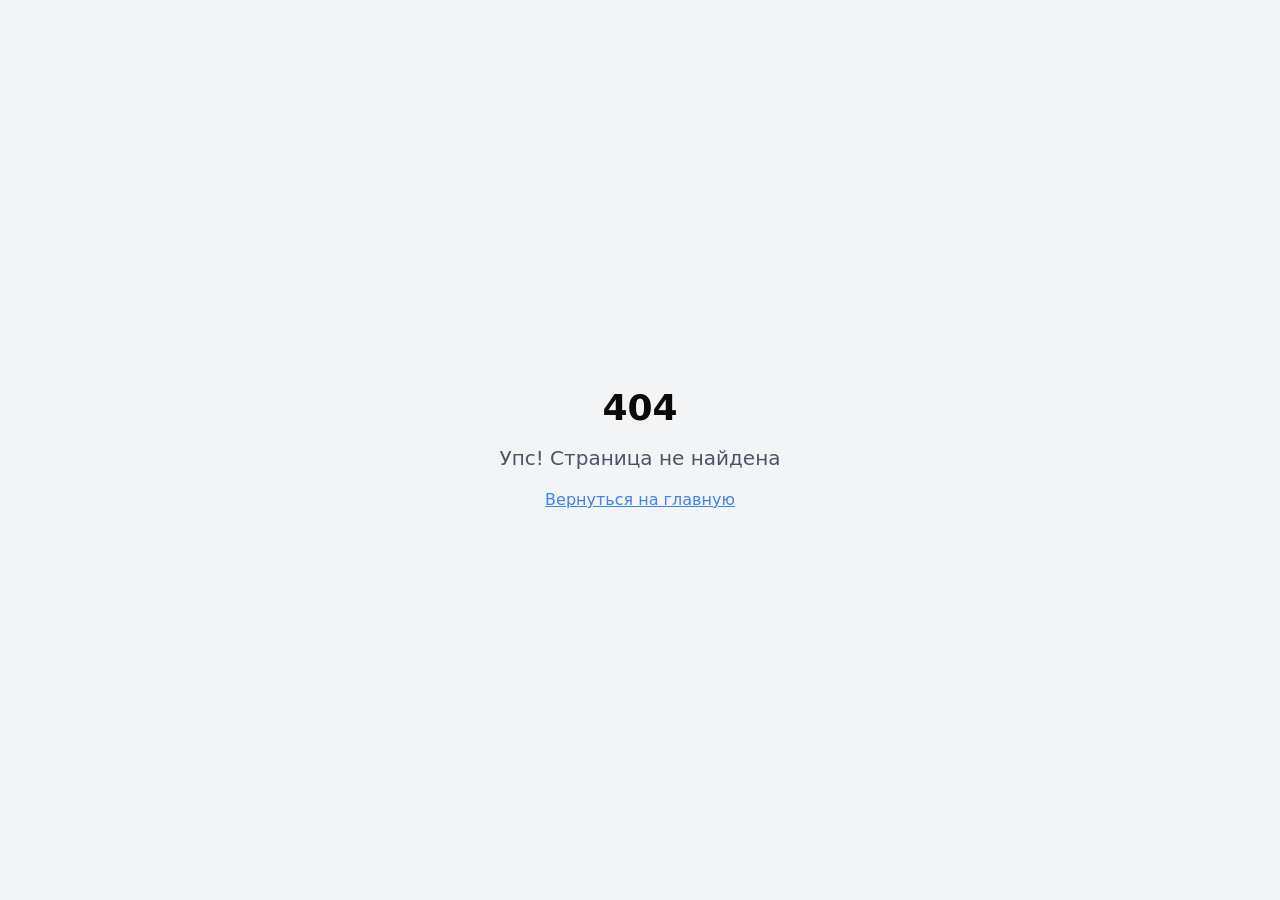
==== commit 9dd39254: "Update index.html" ====
--- a/index.html
+++ b/index.html
@@ -7,29 +7,13 @@
     <meta name="description" content="Импульс. Дай себе старт.
 ">
     <meta name="author" content="Flowrise">
-    <link rel="icon" type="image/png" href="https://cdn.poehali.dev/projects/08341ff5-14f0-4b08-977f-303dbba6a0b3/files/favicon-1779206342601.png">
     <meta property="og:title" content="Импульс">
     <meta property="og:description" content="Импульс. Дай себе старт.
 ">
     <meta property="og:image:width" content="1200">
     <meta property="og:image:height" content="630">
     <meta property="og:image:alt" content="Flowrise — платформа для развития проектов">
-    <script src="./index_files/telemetry-min.js"></script>
-      <script src="./index_files/inspector-min.js"></script><style>
-    [data-hovered] {
-      outline: 2px dashed #FBB040 !important;
-      outline-offset: 2px !important;
-      cursor: pointer !important;
-    }
-
-    [data-selected] {
-      outline: 2px solid #FBB040 !important;
-      outline-offset: 2px !important;
-    }
-  </style>
       <meta name="pp-name" value="quantum-data-strategy">
-      <script src="./index_files/pp-min-2.js"></script>
-      <script src="./index_files/route-min.js"></script>
     <script type="module" crossorigin="" src="./index_files/index-D-JRGKUG.js"></script>
     <link rel="stylesheet" crossorigin="" href="./index_files/index-BEXZt1WX.css">
   <style type="text/css">:where(html[dir="ltr"]),:where([data-sonner-toaster][dir="ltr"]){--toast-icon-margin-start: -3px;--toast-icon-margin-end: 4px;--toast-svg-margin-start: -1px;--toast-svg-margin-end: 0px;--toast-button-margin-start: auto;--toast-button-margin-end: 0;--toast-close-button-start: 0;--toast-close-button-end: unset;--toast-close-button-transform: translate(-35%, -35%)}:where(html[dir="rtl"]),:where([data-sonner-toaster][dir="rtl"]){--toast-icon-margin-start: 4px;--toast-icon-margin-end: -3px;--toast-svg-margin-start: 0px;--toast-svg-margin-end: -1px;--toast-button-margin-start: 0;--toast-button-margin-end: auto;--toast-close-button-start: unset;--toast-close-button-end: 0;--toast-close-button-transform: translate(35%, -35%)}:where([data-sonner-toaster]){position:fixed;width:var(--width);font-family:ui-sans-serif,system-ui,-apple-system,BlinkMacSystemFont,Segoe UI,Roboto,Helvetica Neue,Arial,Noto Sans,sans-serif,Apple Color Emoji,Segoe UI Emoji,Segoe UI Symbol,Noto Color Emoji;--gray1: hsl(0, 0%, 99%);--gray2: hsl(0, 0%, 97.3%);--gray3: hsl(0, 0%, 95.1%);--gray4: hsl(0, 0%, 93%);--gray5: hsl(0, 0%, 90.9%);--gray6: hsl(0, 0%, 88.7%);--gray7: hsl(0, 0%, 85.8%);--gray8: hsl(0, 0%, 78%);--gray9: hsl(0, 0%, 56.1%);--gray10: hsl(0, 0%, 52.3%);--gray11: hsl(0, 0%, 43.5%);--gray12: hsl(0, 0%, 9%);--border-radius: 8px;box-sizing:border-box;padding:0;margin:0;list-style:none;outline:none;z-index:999999999;transition:transform .4s ease}:where([data-sonner-toaster][data-lifted="true"]){transform:translateY(-10px)}@media (hover: none) and (pointer: coarse){:where([data-sonner-toaster][data-lifted="true"]){transform:none}}:where([data-sonner-toaster][data-x-position="right"]){right:var(--offset-right)}:where([data-sonner-toaster][data-x-position="left"]){left:var(--offset-left)}:where([data-sonner-toaster][data-x-position="center"]){left:50%;transform:translate(-50%)}:where([data-sonner-toaster][data-y-position="top"]){top:var(--offset-top)}:where([data-sonner-toaster][data-y-position="bottom"]){bottom:var(--offset-bottom)}:where([data-sonner-toast]){--y: translateY(100%);--lift-amount: calc(var(--lift) * var(--gap));z-index:var(--z-index);position:absolute;opacity:0;transform:var(--y);filter:blur(0);touch-action:none;transition:transform .4s,opacity .4s,height .4s,box-shadow .2s;box-sizing:border-box;outline:none;overflow-wrap:anywhere}:where([data-sonner-toast][data-styled="true"]){padding:16px;background:var(--normal-bg);border:1px solid var(--normal-border);color:var(--normal-text);border-radius:var(--border-radius);box-shadow:0 4px 12px #0000001a;width:var(--width);font-size:13px;display:flex;align-items:center;gap:6px}:where([data-sonner-toast]:focus-visible){box-shadow:0 4px 12px #0000001a,0 0 0 2px #0003}:where([data-sonner-toast][data-y-position="top"]){top:0;--y: translateY(-100%);--lift: 1;--lift-amount: calc(1 * var(--gap))}:where([data-sonner-toast][data-y-position="bottom"]){bottom:0;--y: translateY(100%);--lift: -1;--lift-amount: calc(var(--lift) * var(--gap))}:where([data-sonner-toast]) :where([data-description]){font-weight:400;line-height:1.4;color:inherit}:where([data-sonner-toast]) :where([data-title]){font-weight:500;line-height:1.5;color:inherit}:where([data-sonner-toast]) :where([data-icon]){display:flex;height:16px;width:16px;position:relative;justify-content:flex-start;align-items:center;flex-shrink:0;margin-left:var(--toast-icon-margin-start);margin-right:var(--toast-icon-margin-end)}:where([data-sonner-toast][data-promise="true"]) :where([data-icon])>svg{opacity:0;transform:scale(.8);transform-origin:center;animation:sonner-fade-in .3s ease forwards}:where([data-sonner-toast]) :where([data-icon])>*{flex-shrink:0}:where([data-sonner-toast]) :where([data-icon]) svg{margin-left:var(--toast-svg-margin-start);margin-right:var(--toast-svg-margin-end)}:where([data-sonner-toast]) :where([data-content]){display:flex;flex-direction:column;gap:2px}[data-sonner-toast][data-styled=true] [data-button]{border-radius:4px;padding-left:8px;padding-right:8px;height:24px;font-size:12px;color:var(--normal-bg);background:var(--normal-text);margin-left:var(--toast-button-margin-start);margin-right:var(--toast-button-margin-end);border:none;cursor:pointer;outline:none;display:flex;align-items:center;flex-shrink:0;transition:opacity .4s,box-shadow .2s}:where([data-sonner-toast]) :where([data-button]):focus-visible{box-shadow:0 0 0 2px #0006}:where([data-sonner-toast]) :where([data-button]):first-of-type{margin-left:var(--toast-button-margin-start);margin-right:var(--toast-button-margin-end)}:where([data-sonner-toast]) :where([data-cancel]){color:var(--normal-text);background:rgba(0,0,0,.08)}:where([data-sonner-toast][data-theme="dark"]) :where([data-cancel]){background:rgba(255,255,255,.3)}:where([data-sonner-toast]) :where([data-close-button]){position:absolute;left:var(--toast-close-button-start);right:var(--toast-close-button-end);top:0;height:20px;width:20px;display:flex;justify-content:center;align-items:center;padding:0;color:var(--gray12);border:1px solid var(--gray4);transform:var(--toast-close-button-transform);border-radius:50%;cursor:pointer;z-index:1;transition:opacity .1s,background .2s,border-color .2s}[data-sonner-toast] [data-close-button]{background:var(--gray1)}:where([data-sonner-toast]) :where([data-close-button]):focus-visible{box-shadow:0 4px 12px #0000001a,0 0 0 2px #0003}:where([data-sonner-toast]) :where([data-disabled="true"]){cursor:not-allowed}:where([data-sonner-toast]):hover :where([data-close-button]):hover{background:var(--gray2);border-color:var(--gray5)}:where([data-sonner-toast][data-swiping="true"]):before{content:"";position:absolute;left:-50%;right:-50%;height:100%;z-index:-1}:where([data-sonner-toast][data-y-position="top"][data-swiping="true"]):before{bottom:50%;transform:scaleY(3) translateY(50%)}:where([data-sonner-toast][data-y-position="bottom"][data-swiping="true"]):before{top:50%;transform:scaleY(3) translateY(-50%)}:where([data-sonner-toast][data-swiping="false"][data-removed="true"]):before{content:"";position:absolute;inset:0;transform:scaleY(2)}:where([data-sonner-toast]):after{content:"";position:absolute;left:0;height:calc(var(--gap) + 1px);bottom:100%;width:100%}:where([data-sonner-toast][data-mounted="true"]){--y: translateY(0);opacity:1}:where([data-sonner-toast][data-expanded="false"][data-front="false"]){--scale: var(--toasts-before) * .05 + 1;--y: translateY(calc(var(--lift-amount) * var(--toasts-before))) scale(calc(-1 * var(--scale)));height:var(--front-toast-height)}:where([data-sonner-toast])>*{transition:opacity .4s}:where([data-sonner-toast][data-expanded="false"][data-front="false"][data-styled="true"])>*{opacity:0}:where([data-sonner-toast][data-visible="false"]){opacity:0;pointer-events:none}:where([data-sonner-toast][data-mounted="true"][data-expanded="true"]){--y: translateY(calc(var(--lift) * var(--offset)));height:var(--initial-height)}:where([data-sonner-toast][data-removed="true"][data-front="true"][data-swipe-out="false"]){--y: translateY(calc(var(--lift) * -100%));opacity:0}:where([data-sonner-toast][data-removed="true"][data-front="false"][data-swipe-out="false"][data-expanded="true"]){--y: translateY(calc(var(--lift) * var(--offset) + var(--lift) * -100%));opacity:0}:where([data-sonner-toast][data-removed="true"][data-front="false"][data-swipe-out="false"][data-expanded="false"]){--y: translateY(40%);opacity:0;transition:transform .5s,opacity .2s}:where([data-sonner-toast][data-removed="true"][data-front="false"]):before{height:calc(var(--initial-height) + 20%)}[data-sonner-toast][data-swiping=true]{transform:var(--y) translateY(var(--swipe-amount-y, 0px)) translate(var(--swipe-amount-x, 0px));transition:none}[data-sonner-toast][data-swiped=true]{user-select:none}[data-sonner-toast][data-swipe-out=true][data-y-position=bottom],[data-sonner-toast][data-swipe-out=true][data-y-position=top]{animation-duration:.2s;animation-timing-function:ease-out;animation-fill-mode:forwards}[data-sonner-toast][data-swipe-out=true][data-swipe-direction=left]{animation-name:swipe-out-left}[data-sonner-toast][data-swipe-out=true][data-swipe-direction=right]{animation-name:swipe-out-right}[data-sonner-toast][data-swipe-out=true][data-swipe-direction=up]{animation-name:swipe-out-up}[data-sonner-toast][data-swipe-out=true][data-swipe-direction=down]{animation-name:swipe-out-down}@keyframes swipe-out-left{0%{transform:var(--y) translate(var(--swipe-amount-x));opacity:1}to{transform:var(--y) translate(calc(var(--swipe-amount-x) - 100%));opacity:0}}@keyframes swipe-out-right{0%{transform:var(--y) translate(var(--swipe-amount-x));opacity:1}to{transform:var(--y) translate(calc(var(--swipe-amount-x) + 100%));opacity:0}}@keyframes swipe-out-up{0%{transform:var(--y) translateY(var(--swipe-amount-y));opacity:1}to{transform:var(--y) translateY(calc(var(--swipe-amount-y) - 100%));opacity:0}}@keyframes swipe-out-down{0%{transform:var(--y) translateY(var(--swipe-amount-y));opacity:1}to{transform:var(--y) translateY(calc(var(--swipe-amount-y) + 100%));opacity:0}}@media (max-width: 600px){[data-sonner-toaster]{position:fixed;right:var(--mobile-offset-right);left:var(--mobile-offset-left);width:100%}[data-sonner-toaster][dir=rtl]{left:calc(var(--mobile-offset-left) * -1)}[data-sonner-toaster] [data-sonner-toast]{left:0;right:0;width:calc(100% - var(--mobile-offset-left) * 2)}[data-sonner-toaster][data-x-position=left]{left:var(--mobile-offset-left)}[data-sonner-toaster][data-y-position=bottom]{bottom:var(--mobile-offset-bottom)}[data-sonner-toaster][data-y-position=top]{top:var(--mobile-offset-top)}[data-sonner-toaster][data-x-position=center]{left:var(--mobile-offset-left);right:var(--mobile-offset-right);transform:none}}[data-sonner-toaster][data-theme=light]{--normal-bg: #fff;--normal-border: var(--gray4);--normal-text: var(--gray12);--success-bg: hsl(143, 85%, 96%);--success-border: hsl(145, 92%, 91%);--success-text: hsl(140, 100%, 27%);--info-bg: hsl(208, 100%, 97%);--info-border: hsl(221, 91%, 91%);--info-text: hsl(210, 92%, 45%);--warning-bg: hsl(49, 100%, 97%);--warning-border: hsl(49, 91%, 91%);--warning-text: hsl(31, 92%, 45%);--error-bg: hsl(359, 100%, 97%);--error-border: hsl(359, 100%, 94%);--error-text: hsl(360, 100%, 45%)}[data-sonner-toaster][data-theme=light] [data-sonner-toast][data-invert=true]{--normal-bg: #000;--normal-border: hsl(0, 0%, 20%);--normal-text: var(--gray1)}[data-sonner-toaster][data-theme=dark] [data-sonner-toast][data-invert=true]{--normal-bg: #fff;--normal-border: var(--gray3);--normal-text: var(--gray12)}[data-sonner-toaster][data-theme=dark]{--normal-bg: #000;--normal-bg-hover: hsl(0, 0%, 12%);--normal-border: hsl(0, 0%, 20%);--normal-border-hover: hsl(0, 0%, 25%);--normal-text: var(--gray1);--success-bg: hsl(150, 100%, 6%);--success-border: hsl(147, 100%, 12%);--success-text: hsl(150, 86%, 65%);--info-bg: hsl(215, 100%, 6%);--info-border: hsl(223, 100%, 12%);--info-text: hsl(216, 87%, 65%);--warning-bg: hsl(64, 100%, 6%);--warning-border: hsl(60, 100%, 12%);--warning-text: hsl(46, 87%, 65%);--error-bg: hsl(358, 76%, 10%);--error-border: hsl(357, 89%, 16%);--error-text: hsl(358, 100%, 81%)}[data-sonner-toaster][data-theme=dark] [data-sonner-toast] [data-close-button]{background:var(--normal-bg);border-color:var(--normal-border);color:var(--normal-text)}[data-sonner-toaster][data-theme=dark] [data-sonner-toast] [data-close-button]:hover{background:var(--normal-bg-hover);border-color:var(--normal-border-hover)}[data-rich-colors=true][data-sonner-toast][data-type=success],[data-rich-colors=true][data-sonner-toast][data-type=success] [data-close-button]{background:var(--success-bg);border-color:var(--success-border);color:var(--success-text)}[data-rich-colors=true][data-sonner-toast][data-type=info],[data-rich-colors=true][data-sonner-toast][data-type=info] [data-close-button]{background:var(--info-bg);border-color:var(--info-border);color:var(--info-text)}[data-rich-colors=true][data-sonner-toast][data-type=warning],[data-rich-colors=true][data-sonner-toast][data-type=warning] [data-close-button]{background:var(--warning-bg);border-color:var(--warning-border);color:var(--warning-text)}[data-rich-colors=true][data-sonner-toast][data-type=error],[data-rich-colors=true][data-sonner-toast][data-type=error] [data-close-button]{background:var(--error-bg);border-color:var(--error-border);color:var(--error-text)}.sonner-loading-wrapper{--size: 16px;height:var(--size);width:var(--size);position:absolute;inset:0;z-index:10}.sonner-loading-wrapper[data-visible=false]{transform-origin:center;animation:sonner-fade-out .2s ease forwards}.sonner-spinner{position:relative;top:50%;left:50%;height:var(--size);width:var(--size)}.sonner-loading-bar{animation:sonner-spin 1.2s linear infinite;background:var(--gray11);border-radius:6px;height:8%;left:-10%;position:absolute;top:-3.9%;width:24%}.sonner-loading-bar:nth-child(1){animation-delay:-1.2s;transform:rotate(.0001deg) translate(146%)}.sonner-loading-bar:nth-child(2){animation-delay:-1.1s;transform:rotate(30deg) translate(146%)}.sonner-loading-bar:nth-child(3){animation-delay:-1s;transform:rotate(60deg) translate(146%)}.sonner-loading-bar:nth-child(4){animation-delay:-.9s;transform:rotate(90deg) translate(146%)}.sonner-loading-bar:nth-child(5){animation-delay:-.8s;transform:rotate(120deg) translate(146%)}.sonner-loading-bar:nth-child(6){animation-delay:-.7s;transform:rotate(150deg) translate(146%)}.sonner-loading-bar:nth-child(7){animation-delay:-.6s;transform:rotate(180deg) translate(146%)}.sonner-loading-bar:nth-child(8){animation-delay:-.5s;transform:rotate(210deg) translate(146%)}.sonner-loading-bar:nth-child(9){animation-delay:-.4s;transform:rotate(240deg) translate(146%)}.sonner-loading-bar:nth-child(10){animation-delay:-.3s;transform:rotate(270deg) translate(146%)}.sonner-loading-bar:nth-child(11){animation-delay:-.2s;transform:rotate(300deg) translate(146%)}.sonner-loading-bar:nth-child(12){animation-delay:-.1s;transform:rotate(330deg) translate(146%)}@keyframes sonner-fade-in{0%{opacity:0;transform:scale(.8)}to{opacity:1;transform:scale(1)}}@keyframes sonner-fade-out{0%{opacity:1;transform:scale(1)}to{opacity:0;transform:scale(.8)}}@keyframes sonner-spin{0%{opacity:1}to{opacity:.15}}@media (prefers-reduced-motion){[data-sonner-toast],[data-sonner-toast]>*,.sonner-loading-bar{transition:none!important;animation:none!important}}.sonner-loader{position:absolute;top:50%;left:50%;transform:translate(-50%,-50%);transform-origin:center;transition:opacity .2s,transform .2s}.sonner-loader[data-visible=false]{opacity:0;transform:scale(.8) translate(-50%,-50%)}
@@ -43,4 +27,4 @@
 всё остальное тоже.</h2><p class="text-lg md:text-xl max-w-2xl mt-5 text-neutral-400 leading-relaxed" style="opacity: 0; transform: translateY(50px);">Сон, управление стрессом, дыхательные техники и таймер для медитации. Просто и доступно.</p><div class="mt-10" style="opacity: 0; transform: translateY(20px);"><a href="https://quantum-data-strategy--preview.poehali.dev/mental" class="inline-flex items-center justify-center gap-2 whitespace-nowrap ring-offset-background focus-visible:outline-none focus-visible:ring-2 focus-visible:ring-ring focus-visible:ring-offset-2 disabled:pointer-events-none disabled:opacity-50 [&amp;_svg]:pointer-events-none [&amp;_svg]:size-4 [&amp;_svg]:shrink-0 h-11 bg-[#FF6B35] hover:bg-[#e85a22] text-white font-bold text-base px-8 py-6 rounded-xl border-0 transition-all hover:scale-105">Начать практику</a></div></section><section id="footer" class="relative h-screen w-full snap-start flex flex-col justify-center p-8 md:p-16 lg:p-24 overflow-hidden"><h2 class="text-4xl md:text-6xl lg:text-[5rem] xl:text-[6rem] font-black leading-[1.1] tracking-tight max-w-4xl text-white whitespace-pre-line" style="opacity: 0; transform: translateY(50px);">Импульс — это ты.</h2><p class="text-lg md:text-xl max-w-2xl mt-5 text-neutral-400 leading-relaxed" style="opacity: 0; transform: translateY(50px);">Начни с малого. Один шаг, один день, одна привычка — и жизнь меняется.</p><div style="opacity: 0; transform: translateY(30px);"><p class="text-neutral-600 text-xs mt-16 max-w-lg leading-relaxed">Материалы носят ознакомительный характер. Проконсультируйтесь со специалистом перед началом тренировок или изменением рациона.</p></div><div class="mt-10" style="opacity: 0; transform: translateY(20px);"><a href="https://quantum-data-strategy--preview.poehali.dev/#hero" class="inline-flex items-center justify-center gap-2 whitespace-nowrap ring-offset-background focus-visible:outline-none focus-visible:ring-2 focus-visible:ring-ring focus-visible:ring-offset-2 disabled:pointer-events-none disabled:opacity-50 [&amp;_svg]:pointer-events-none [&amp;_svg]:size-4 [&amp;_svg]:shrink-0 h-11 bg-[#FF6B35] hover:bg-[#e85a22] text-white font-bold text-base px-8 py-6 rounded-xl border-0 transition-all hover:scale-105">Начать путь</a></div></section></div></div><div class="fixed bottom-4 right-4 z-[9999] flex items-center gap-3 opacity-90 hover:opacity-100 transition-opacity"><img src="./index_files/fc3221f0-7cbc-423c-aef0-0fc8deb1ab8a.jpg" alt="Импульс" class="w-12 h-12 rounded-xl object-cover shadow-lg"><span class="text-white text-base font-bold tracking-wide drop-shadow-lg">Импульс</span></div></div></div>
 
 
-<img id="poehali-badge" src="./index_files/created-badge.svg" style="position: fixed; bottom: 20px; right: 20px; width: 10rem; height: auto; z-index: 999999; cursor: pointer;"><img src="./index_files/logo-b.svg" alt="Poehali logo" style="height: 22px; width: auto; display: block;"><span>Сайт создан на Poehali.dev</span></img><div id="poehali-badge-tooltip" style="position: fixed; bottom: calc(80px); right: 20px; background-color: rgba(0, 0, 0, 0.8); color: white; padding: 8px 12px; border-radius: 4px; font-family: sans-serif; font-size: 12px; font-weight: normal; white-space: nowrap; z-index: 999999; display: none; box-shadow: rgba(0, 0, 0, 0.2) 0px 2px 5px;">Подключите премиум, чтобы скрыть</div></body></html>+</body></html>
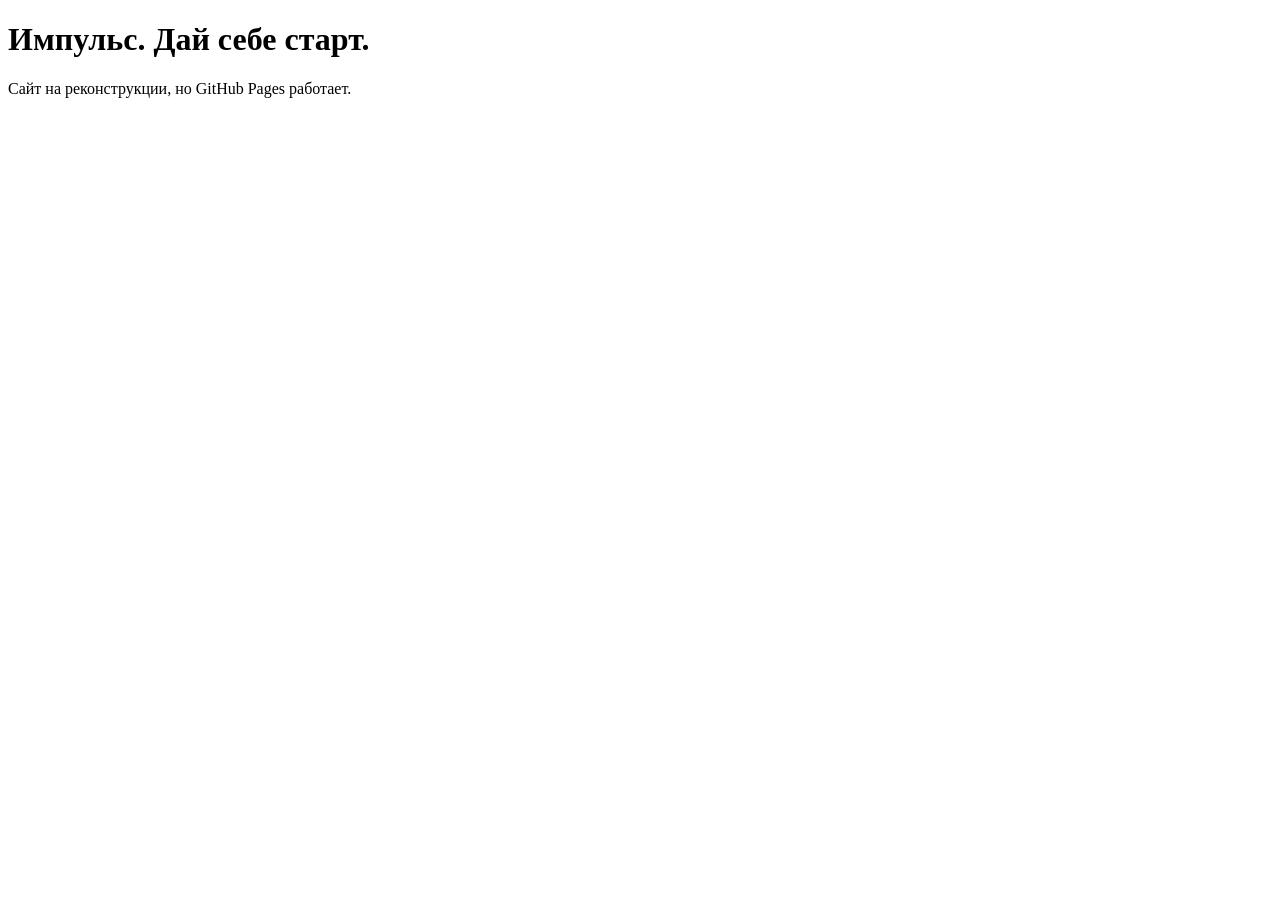
==== commit 1dcfbb6f: "Update index.html" ====
--- a/index.html
+++ b/index.html
@@ -1,30 +1,11 @@
 <!DOCTYPE html>
-<!-- saved from url=(0053)https://quantum-data-strategy-%2Dpreview.poehali.dev/ -->
-<html lang="ru"><head><meta http-equiv="Content-Type" content="text/html; charset=UTF-8">
-    
-    <meta name="viewport" content="width=device-width, initial-scale=1.0">
+<html lang="ru">
+<head>
+    <meta charset="UTF-8">
     <title>Импульс</title>
-    <meta name="description" content="Импульс. Дай себе старт.
-">
-    <meta name="author" content="Flowrise">
-    <meta property="og:title" content="Импульс">
-    <meta property="og:description" content="Импульс. Дай себе старт.
-">
-    <meta property="og:image:width" content="1200">
-    <meta property="og:image:height" content="630">
-    <meta property="og:image:alt" content="Flowrise — платформа для развития проектов">
-      <meta name="pp-name" value="quantum-data-strategy">
-    <script type="module" crossorigin="" src="./index_files/index-D-JRGKUG.js"></script>
-    <link rel="stylesheet" crossorigin="" href="./index_files/index-BEXZt1WX.css">
-  <style type="text/css">:where(html[dir="ltr"]),:where([data-sonner-toaster][dir="ltr"]){--toast-icon-margin-start: -3px;--toast-icon-margin-end: 4px;--toast-svg-margin-start: -1px;--toast-svg-margin-end: 0px;--toast-button-margin-start: auto;--toast-button-margin-end: 0;--toast-close-button-start: 0;--toast-close-button-end: unset;--toast-close-button-transform: translate(-35%, -35%)}:where(html[dir="rtl"]),:where([data-sonner-toaster][dir="rtl"]){--toast-icon-margin-start: 4px;--toast-icon-margin-end: -3px;--toast-svg-margin-start: 0px;--toast-svg-margin-end: -1px;--toast-button-margin-start: 0;--toast-button-margin-end: auto;--toast-close-button-start: unset;--toast-close-button-end: 0;--toast-close-button-transform: translate(35%, -35%)}:where([data-sonner-toaster]){position:fixed;width:var(--width);font-family:ui-sans-serif,system-ui,-apple-system,BlinkMacSystemFont,Segoe UI,Roboto,Helvetica Neue,Arial,Noto Sans,sans-serif,Apple Color Emoji,Segoe UI Emoji,Segoe UI Symbol,Noto Color Emoji;--gray1: hsl(0, 0%, 99%);--gray2: hsl(0, 0%, 97.3%);--gray3: hsl(0, 0%, 95.1%);--gray4: hsl(0, 0%, 93%);--gray5: hsl(0, 0%, 90.9%);--gray6: hsl(0, 0%, 88.7%);--gray7: hsl(0, 0%, 85.8%);--gray8: hsl(0, 0%, 78%);--gray9: hsl(0, 0%, 56.1%);--gray10: hsl(0, 0%, 52.3%);--gray11: hsl(0, 0%, 43.5%);--gray12: hsl(0, 0%, 9%);--border-radius: 8px;box-sizing:border-box;padding:0;margin:0;list-style:none;outline:none;z-index:999999999;transition:transform .4s ease}:where([data-sonner-toaster][data-lifted="true"]){transform:translateY(-10px)}@media (hover: none) and (pointer: coarse){:where([data-sonner-toaster][data-lifted="true"]){transform:none}}:where([data-sonner-toaster][data-x-position="right"]){right:var(--offset-right)}:where([data-sonner-toaster][data-x-position="left"]){left:var(--offset-left)}:where([data-sonner-toaster][data-x-position="center"]){left:50%;transform:translate(-50%)}:where([data-sonner-toaster][data-y-position="top"]){top:var(--offset-top)}:where([data-sonner-toaster][data-y-position="bottom"]){bottom:var(--offset-bottom)}:where([data-sonner-toast]){--y: translateY(100%);--lift-amount: calc(var(--lift) * var(--gap));z-index:var(--z-index);position:absolute;opacity:0;transform:var(--y);filter:blur(0);touch-action:none;transition:transform .4s,opacity .4s,height .4s,box-shadow .2s;box-sizing:border-box;outline:none;overflow-wrap:anywhere}:where([data-sonner-toast][data-styled="true"]){padding:16px;background:var(--normal-bg);border:1px solid var(--normal-border);color:var(--normal-text);border-radius:var(--border-radius);box-shadow:0 4px 12px #0000001a;width:var(--width);font-size:13px;display:flex;align-items:center;gap:6px}:where([data-sonner-toast]:focus-visible){box-shadow:0 4px 12px #0000001a,0 0 0 2px #0003}:where([data-sonner-toast][data-y-position="top"]){top:0;--y: translateY(-100%);--lift: 1;--lift-amount: calc(1 * var(--gap))}:where([data-sonner-toast][data-y-position="bottom"]){bottom:0;--y: translateY(100%);--lift: -1;--lift-amount: calc(var(--lift) * var(--gap))}:where([data-sonner-toast]) :where([data-description]){font-weight:400;line-height:1.4;color:inherit}:where([data-sonner-toast]) :where([data-title]){font-weight:500;line-height:1.5;color:inherit}:where([data-sonner-toast]) :where([data-icon]){display:flex;height:16px;width:16px;position:relative;justify-content:flex-start;align-items:center;flex-shrink:0;margin-left:var(--toast-icon-margin-start);margin-right:var(--toast-icon-margin-end)}:where([data-sonner-toast][data-promise="true"]) :where([data-icon])>svg{opacity:0;transform:scale(.8);transform-origin:center;animation:sonner-fade-in .3s ease forwards}:where([data-sonner-toast]) :where([data-icon])>*{flex-shrink:0}:where([data-sonner-toast]) :where([data-icon]) svg{margin-left:var(--toast-svg-margin-start);margin-right:var(--toast-svg-margin-end)}:where([data-sonner-toast]) :where([data-content]){display:flex;flex-direction:column;gap:2px}[data-sonner-toast][data-styled=true] [data-button]{border-radius:4px;padding-left:8px;padding-right:8px;height:24px;font-size:12px;color:var(--normal-bg);background:var(--normal-text);margin-left:var(--toast-button-margin-start);margin-right:var(--toast-button-margin-end);border:none;cursor:pointer;outline:none;display:flex;align-items:center;flex-shrink:0;transition:opacity .4s,box-shadow .2s}:where([data-sonner-toast]) :where([data-button]):focus-visible{box-shadow:0 0 0 2px #0006}:where([data-sonner-toast]) :where([data-button]):first-of-type{margin-left:var(--toast-button-margin-start);margin-right:var(--toast-button-margin-end)}:where([data-sonner-toast]) :where([data-cancel]){color:var(--normal-text);background:rgba(0,0,0,.08)}:where([data-sonner-toast][data-theme="dark"]) :where([data-cancel]){background:rgba(255,255,255,.3)}:where([data-sonner-toast]) :where([data-close-button]){position:absolute;left:var(--toast-close-button-start);right:var(--toast-close-button-end);top:0;height:20px;width:20px;display:flex;justify-content:center;align-items:center;padding:0;color:var(--gray12);border:1px solid var(--gray4);transform:var(--toast-close-button-transform);border-radius:50%;cursor:pointer;z-index:1;transition:opacity .1s,background .2s,border-color .2s}[data-sonner-toast] [data-close-button]{background:var(--gray1)}:where([data-sonner-toast]) :where([data-close-button]):focus-visible{box-shadow:0 4px 12px #0000001a,0 0 0 2px #0003}:where([data-sonner-toast]) :where([data-disabled="true"]){cursor:not-allowed}:where([data-sonner-toast]):hover :where([data-close-button]):hover{background:var(--gray2);border-color:var(--gray5)}:where([data-sonner-toast][data-swiping="true"]):before{content:"";position:absolute;left:-50%;right:-50%;height:100%;z-index:-1}:where([data-sonner-toast][data-y-position="top"][data-swiping="true"]):before{bottom:50%;transform:scaleY(3) translateY(50%)}:where([data-sonner-toast][data-y-position="bottom"][data-swiping="true"]):before{top:50%;transform:scaleY(3) translateY(-50%)}:where([data-sonner-toast][data-swiping="false"][data-removed="true"]):before{content:"";position:absolute;inset:0;transform:scaleY(2)}:where([data-sonner-toast]):after{content:"";position:absolute;left:0;height:calc(var(--gap) + 1px);bottom:100%;width:100%}:where([data-sonner-toast][data-mounted="true"]){--y: translateY(0);opacity:1}:where([data-sonner-toast][data-expanded="false"][data-front="false"]){--scale: var(--toasts-before) * .05 + 1;--y: translateY(calc(var(--lift-amount) * var(--toasts-before))) scale(calc(-1 * var(--scale)));height:var(--front-toast-height)}:where([data-sonner-toast])>*{transition:opacity .4s}:where([data-sonner-toast][data-expanded="false"][data-front="false"][data-styled="true"])>*{opacity:0}:where([data-sonner-toast][data-visible="false"]){opacity:0;pointer-events:none}:where([data-sonner-toast][data-mounted="true"][data-expanded="true"]){--y: translateY(calc(var(--lift) * var(--offset)));height:var(--initial-height)}:where([data-sonner-toast][data-removed="true"][data-front="true"][data-swipe-out="false"]){--y: translateY(calc(var(--lift) * -100%));opacity:0}:where([data-sonner-toast][data-removed="true"][data-front="false"][data-swipe-out="false"][data-expanded="true"]){--y: translateY(calc(var(--lift) * var(--offset) + var(--lift) * -100%));opacity:0}:where([data-sonner-toast][data-removed="true"][data-front="false"][data-swipe-out="false"][data-expanded="false"]){--y: translateY(40%);opacity:0;transition:transform .5s,opacity .2s}:where([data-sonner-toast][data-removed="true"][data-front="false"]):before{height:calc(var(--initial-height) + 20%)}[data-sonner-toast][data-swiping=true]{transform:var(--y) translateY(var(--swipe-amount-y, 0px)) translate(var(--swipe-amount-x, 0px));transition:none}[data-sonner-toast][data-swiped=true]{user-select:none}[data-sonner-toast][data-swipe-out=true][data-y-position=bottom],[data-sonner-toast][data-swipe-out=true][data-y-position=top]{animation-duration:.2s;animation-timing-function:ease-out;animation-fill-mode:forwards}[data-sonner-toast][data-swipe-out=true][data-swipe-direction=left]{animation-name:swipe-out-left}[data-sonner-toast][data-swipe-out=true][data-swipe-direction=right]{animation-name:swipe-out-right}[data-sonner-toast][data-swipe-out=true][data-swipe-direction=up]{animation-name:swipe-out-up}[data-sonner-toast][data-swipe-out=true][data-swipe-direction=down]{animation-name:swipe-out-down}@keyframes swipe-out-left{0%{transform:var(--y) translate(var(--swipe-amount-x));opacity:1}to{transform:var(--y) translate(calc(var(--swipe-amount-x) - 100%));opacity:0}}@keyframes swipe-out-right{0%{transform:var(--y) translate(var(--swipe-amount-x));opacity:1}to{transform:var(--y) translate(calc(var(--swipe-amount-x) + 100%));opacity:0}}@keyframes swipe-out-up{0%{transform:var(--y) translateY(var(--swipe-amount-y));opacity:1}to{transform:var(--y) translateY(calc(var(--swipe-amount-y) - 100%));opacity:0}}@keyframes swipe-out-down{0%{transform:var(--y) translateY(var(--swipe-amount-y));opacity:1}to{transform:var(--y) translateY(calc(var(--swipe-amount-y) + 100%));opacity:0}}@media (max-width: 600px){[data-sonner-toaster]{position:fixed;right:var(--mobile-offset-right);left:var(--mobile-offset-left);width:100%}[data-sonner-toaster][dir=rtl]{left:calc(var(--mobile-offset-left) * -1)}[data-sonner-toaster] [data-sonner-toast]{left:0;right:0;width:calc(100% - var(--mobile-offset-left) * 2)}[data-sonner-toaster][data-x-position=left]{left:var(--mobile-offset-left)}[data-sonner-toaster][data-y-position=bottom]{bottom:var(--mobile-offset-bottom)}[data-sonner-toaster][data-y-position=top]{top:var(--mobile-offset-top)}[data-sonner-toaster][data-x-position=center]{left:var(--mobile-offset-left);right:var(--mobile-offset-right);transform:none}}[data-sonner-toaster][data-theme=light]{--normal-bg: #fff;--normal-border: var(--gray4);--normal-text: var(--gray12);--success-bg: hsl(143, 85%, 96%);--success-border: hsl(145, 92%, 91%);--success-text: hsl(140, 100%, 27%);--info-bg: hsl(208, 100%, 97%);--info-border: hsl(221, 91%, 91%);--info-text: hsl(210, 92%, 45%);--warning-bg: hsl(49, 100%, 97%);--warning-border: hsl(49, 91%, 91%);--warning-text: hsl(31, 92%, 45%);--error-bg: hsl(359, 100%, 97%);--error-border: hsl(359, 100%, 94%);--error-text: hsl(360, 100%, 45%)}[data-sonner-toaster][data-theme=light] [data-sonner-toast][data-invert=true]{--normal-bg: #000;--normal-border: hsl(0, 0%, 20%);--normal-text: var(--gray1)}[data-sonner-toaster][data-theme=dark] [data-sonner-toast][data-invert=true]{--normal-bg: #fff;--normal-border: var(--gray3);--normal-text: var(--gray12)}[data-sonner-toaster][data-theme=dark]{--normal-bg: #000;--normal-bg-hover: hsl(0, 0%, 12%);--normal-border: hsl(0, 0%, 20%);--normal-border-hover: hsl(0, 0%, 25%);--normal-text: var(--gray1);--success-bg: hsl(150, 100%, 6%);--success-border: hsl(147, 100%, 12%);--success-text: hsl(150, 86%, 65%);--info-bg: hsl(215, 100%, 6%);--info-border: hsl(223, 100%, 12%);--info-text: hsl(216, 87%, 65%);--warning-bg: hsl(64, 100%, 6%);--warning-border: hsl(60, 100%, 12%);--warning-text: hsl(46, 87%, 65%);--error-bg: hsl(358, 76%, 10%);--error-border: hsl(357, 89%, 16%);--error-text: hsl(358, 100%, 81%)}[data-sonner-toaster][data-theme=dark] [data-sonner-toast] [data-close-button]{background:var(--normal-bg);border-color:var(--normal-border);color:var(--normal-text)}[data-sonner-toaster][data-theme=dark] [data-sonner-toast] [data-close-button]:hover{background:var(--normal-bg-hover);border-color:var(--normal-border-hover)}[data-rich-colors=true][data-sonner-toast][data-type=success],[data-rich-colors=true][data-sonner-toast][data-type=success] [data-close-button]{background:var(--success-bg);border-color:var(--success-border);color:var(--success-text)}[data-rich-colors=true][data-sonner-toast][data-type=info],[data-rich-colors=true][data-sonner-toast][data-type=info] [data-close-button]{background:var(--info-bg);border-color:var(--info-border);color:var(--info-text)}[data-rich-colors=true][data-sonner-toast][data-type=warning],[data-rich-colors=true][data-sonner-toast][data-type=warning] [data-close-button]{background:var(--warning-bg);border-color:var(--warning-border);color:var(--warning-text)}[data-rich-colors=true][data-sonner-toast][data-type=error],[data-rich-colors=true][data-sonner-toast][data-type=error] [data-close-button]{background:var(--error-bg);border-color:var(--error-border);color:var(--error-text)}.sonner-loading-wrapper{--size: 16px;height:var(--size);width:var(--size);position:absolute;inset:0;z-index:10}.sonner-loading-wrapper[data-visible=false]{transform-origin:center;animation:sonner-fade-out .2s ease forwards}.sonner-spinner{position:relative;top:50%;left:50%;height:var(--size);width:var(--size)}.sonner-loading-bar{animation:sonner-spin 1.2s linear infinite;background:var(--gray11);border-radius:6px;height:8%;left:-10%;position:absolute;top:-3.9%;width:24%}.sonner-loading-bar:nth-child(1){animation-delay:-1.2s;transform:rotate(.0001deg) translate(146%)}.sonner-loading-bar:nth-child(2){animation-delay:-1.1s;transform:rotate(30deg) translate(146%)}.sonner-loading-bar:nth-child(3){animation-delay:-1s;transform:rotate(60deg) translate(146%)}.sonner-loading-bar:nth-child(4){animation-delay:-.9s;transform:rotate(90deg) translate(146%)}.sonner-loading-bar:nth-child(5){animation-delay:-.8s;transform:rotate(120deg) translate(146%)}.sonner-loading-bar:nth-child(6){animation-delay:-.7s;transform:rotate(150deg) translate(146%)}.sonner-loading-bar:nth-child(7){animation-delay:-.6s;transform:rotate(180deg) translate(146%)}.sonner-loading-bar:nth-child(8){animation-delay:-.5s;transform:rotate(210deg) translate(146%)}.sonner-loading-bar:nth-child(9){animation-delay:-.4s;transform:rotate(240deg) translate(146%)}.sonner-loading-bar:nth-child(10){animation-delay:-.3s;transform:rotate(270deg) translate(146%)}.sonner-loading-bar:nth-child(11){animation-delay:-.2s;transform:rotate(300deg) translate(146%)}.sonner-loading-bar:nth-child(12){animation-delay:-.1s;transform:rotate(330deg) translate(146%)}@keyframes sonner-fade-in{0%{opacity:0;transform:scale(.8)}to{opacity:1;transform:scale(1)}}@keyframes sonner-fade-out{0%{opacity:1;transform:scale(1)}to{opacity:0;transform:scale(.8)}}@keyframes sonner-spin{0%{opacity:1}to{opacity:.15}}@media (prefers-reduced-motion){[data-sonner-toast],[data-sonner-toast]>*,.sonner-loading-bar{transition:none!important;animation:none!important}}.sonner-loader{position:absolute;top:50%;left:50%;transform:translate(-50%,-50%);transform-origin:center;transition:opacity .2s,transform .2s}.sonner-loader[data-visible=false]{opacity:0;transform:scale(.8) translate(-50%,-50%)}
-</style></head>
-
+</head>
 <body>
-<div id="root"><div role="region" aria-label="Notifications (F8)" tabindex="-1" style="pointer-events: none;"><ol tabindex="-1" class="fixed top-0 z-[100] flex max-h-screen w-full flex-col-reverse p-4 sm:bottom-0 sm:right-0 sm:top-auto sm:flex-col md:max-w-[420px]"></ol></div><section aria-label="Notifications alt+T" tabindex="-1" aria-live="polite" aria-relevant="additions text" aria-atomic="false"></section><div class="h-screen overflow-hidden bg-[#0A0A0A] relative"><div class="absolute inset-0 z-10"><canvas class="w-full h-full border-none block undefined" width="912" height="967" style="background: rgb(6, 6, 6);"></canvas></div><div class="relative z-20 h-full"><nav class="fixed top-0 right-0 h-screen flex flex-col justify-center z-30 p-4"><button class="w-3 h-3 rounded-full my-2 transition-all bg-white scale-150"></button><button class="w-3 h-3 rounded-full my-2 transition-all bg-gray-600"></button><button class="w-3 h-3 rounded-full my-2 transition-all bg-gray-600"></button><button class="w-3 h-3 rounded-full my-2 transition-all bg-gray-600"></button><button class="w-3 h-3 rounded-full my-2 transition-all bg-gray-600"></button><button class="w-3 h-3 rounded-full my-2 transition-all bg-gray-600"></button><button class="w-3 h-3 rounded-full my-2 transition-all bg-gray-600"></button></nav><div class="fixed top-0 left-0 right-0 h-1 bg-[#FF6B35] origin-left z-30" style="transform: scaleX(0);"></div><div class="h-full overflow-y-auto snap-y snap-mandatory"><section id="hero" class="relative h-screen w-full snap-start flex flex-col justify-center p-8 md:p-16 lg:p-24 overflow-hidden"><div class="mb-6" style="opacity: 1; transform: none;"><div class="inline-flex items-center rounded-full border font-semibold transition-colors focus:outline-none focus:ring-2 focus:ring-ring focus:ring-offset-2 text-[#FF6B35] border-[#FF6B35] text-sm px-4 py-1">Молодёжный портал о здоровье</div></div><h2 class="text-4xl md:text-6xl lg:text-[5rem] xl:text-[6rem] font-black leading-[1.1] tracking-tight max-w-4xl text-white whitespace-pre-line" style="opacity: 1; transform: none;">Импульс. Дай себе старт.</h2><p class="text-lg md:text-xl max-w-2xl mt-5 text-neutral-400 leading-relaxed" style="opacity: 1; transform: none;">Питание, тренировки, ментальное здоровье и отказ от курения — всё, что нужно для крутой жизни. Для тех, кто от 16 до 25.</p><div class="mt-10" style="opacity: 1; transform: none;"><a href="https://quantum-data-strategy--preview.poehali.dev/#sections" class="inline-flex items-center justify-center gap-2 whitespace-nowrap ring-offset-background focus-visible:outline-none focus-visible:ring-2 focus-visible:ring-ring focus-visible:ring-offset-2 disabled:pointer-events-none disabled:opacity-50 [&amp;_svg]:pointer-events-none [&amp;_svg]:size-4 [&amp;_svg]:shrink-0 h-11 bg-[#FF6B35] hover:bg-[#e85a22] text-white font-bold text-base px-8 py-6 rounded-xl border-0 transition-all hover:scale-105">Начать путь</a></div></section><section id="sections" class="relative h-screen w-full snap-start flex flex-col justify-center p-8 md:p-16 lg:p-24 overflow-hidden"><h2 class="text-4xl md:text-6xl lg:text-[5rem] xl:text-[6rem] font-black leading-[1.1] tracking-tight max-w-4xl text-white whitespace-pre-line" style="opacity: 0; transform: translateY(50px);">Выбери свой путь</h2><p class="text-lg md:text-xl max-w-2xl mt-5 text-neutral-400 leading-relaxed" style="opacity: 0; transform: translateY(50px);">Четыре направления — один портал. Начни с любого.</p><div style="opacity: 0; transform: translateY(30px);"><div class="grid grid-cols-1 sm:grid-cols-2 gap-4 mt-8 max-w-3xl"><a href="https://quantum-data-strategy--preview.poehali.dev/nutrition" class="group flex flex-col gap-3 bg-white/5 border border-white/10 rounded-2xl p-6 hover:border-[#FF6B35]/60 hover:bg-[#FF6B35]/5 transition-all cursor-pointer"><div class="w-12 h-12 rounded-xl flex items-center justify-center" style="background: linear-gradient(135deg, rgb(255, 107, 53), rgb(255, 140, 90));"><svg xmlns="http://www.w3.org/2000/svg" width="24" height="24" viewBox="0 0 24 24" fill="none" stroke="currentColor" stroke-width="2" stroke-linecap="round" stroke-linejoin="round" class="lucide lucide-salad text-white"><path d="M7 21h10"></path><path d="M12 21a9 9 0 0 0 9-9H3a9 9 0 0 0 9 9Z"></path><path d="M11.38 12a2.4 2.4 0 0 1-.4-4.77 2.4 2.4 0 0 1 3.2-2.77 2.4 2.4 0 0 1 3.47-.63 2.4 2.4 0 0 1 3.37 3.37 2.4 2.4 0 0 1-1.1 3.7 2.51 2.51 0 0 1 .03 1.1"></path><path d="m13 12 4-4"></path><path d="M10.9 7.25A3.99 3.99 0 0 0 4 10c0 .73.2 1.41.54 2"></path></svg></div><h3 class="text-white font-bold text-xl group-hover:text-[#FF6B35] transition-colors">Питание</h3><p class="text-neutral-400 text-sm leading-relaxed">Простые рецепты, основы КБЖУ и чек-листы продуктов для здорового рациона.</p><span class="text-[#FF6B35] text-sm font-semibold flex items-center gap-1 mt-auto">Перейти <svg xmlns="http://www.w3.org/2000/svg" width="14" height="14" viewBox="0 0 24 24" fill="none" stroke="currentColor" stroke-width="2" stroke-linecap="round" stroke-linejoin="round" class="lucide lucide-arrow-right"><path d="M5 12h14"></path><path d="m12 5 7 7-7 7"></path></svg></span></a><a href="https://quantum-data-strategy--preview.poehali.dev/workouts" class="group flex flex-col gap-3 bg-white/5 border border-white/10 rounded-2xl p-6 hover:border-[#FF6B35]/60 hover:bg-[#FF6B35]/5 transition-all cursor-pointer"><div class="w-12 h-12 rounded-xl flex items-center justify-center" style="background: linear-gradient(135deg, rgb(44, 62, 102), rgb(61, 90, 153));"><svg xmlns="http://www.w3.org/2000/svg" width="24" height="24" viewBox="0 0 24 24" fill="none" stroke="currentColor" stroke-width="2" stroke-linecap="round" stroke-linejoin="round" class="lucide lucide-dumbbell text-white"><path d="M14.4 14.4 9.6 9.6"></path><path d="M18.657 21.485a2 2 0 1 1-2.829-2.828l-1.767 1.768a2 2 0 1 1-2.829-2.829l6.364-6.364a2 2 0 1 1 2.829 2.829l-1.768 1.767a2 2 0 1 1 2.828 2.829z"></path><path d="m21.5 21.5-1.4-1.4"></path><path d="M3.9 3.9 2.5 2.5"></path><path d="M6.404 12.768a2 2 0 1 1-2.829-2.829l1.768-1.767a2 2 0 1 1-2.828-2.829l2.828-2.828a2 2 0 1 1 2.829 2.828l1.767-1.768a2 2 0 1 1 2.829 2.829z"></path></svg></div><h3 class="text-white font-bold text-xl group-hover:text-[#FF6B35] transition-colors">Тренировки</h3><p class="text-neutral-400 text-sm leading-relaxed">Упражнения без инвентаря, уровни сложности и видео с правильной техникой.</p><span class="text-[#FF6B35] text-sm font-semibold flex items-center gap-1 mt-auto">Перейти <svg xmlns="http://www.w3.org/2000/svg" width="14" height="14" viewBox="0 0 24 24" fill="none" stroke="currentColor" stroke-width="2" stroke-linecap="round" stroke-linejoin="round" class="lucide lucide-arrow-right"><path d="M5 12h14"></path><path d="m12 5 7 7-7 7"></path></svg></span></a><a href="https://quantum-data-strategy--preview.poehali.dev/quit-smoking" class="group flex flex-col gap-3 bg-white/5 border border-white/10 rounded-2xl p-6 hover:border-[#FF6B35]/60 hover:bg-[#FF6B35]/5 transition-all cursor-pointer"><div class="w-12 h-12 rounded-xl flex items-center justify-center" style="background: linear-gradient(135deg, rgb(39, 174, 96), rgb(46, 204, 113));"><svg xmlns="http://www.w3.org/2000/svg" width="24" height="24" viewBox="0 0 24 24" fill="none" stroke="currentColor" stroke-width="2" stroke-linecap="round" stroke-linejoin="round" class="lucide lucide-ban text-white"><circle cx="12" cy="12" r="10"></circle><path d="m4.9 4.9 14.2 14.2"></path></svg></div><h3 class="text-white font-bold text-xl group-hover:text-[#FF6B35] transition-colors">Отказ от курения</h3><p class="text-neutral-400 text-sm leading-relaxed">Трекер дней без сигарет, калькулятор экономии и советы по преодолению тяги.</p><span class="text-[#FF6B35] text-sm font-semibold flex items-center gap-1 mt-auto">Перейти <svg xmlns="http://www.w3.org/2000/svg" width="14" height="14" viewBox="0 0 24 24" fill="none" stroke="currentColor" stroke-width="2" stroke-linecap="round" stroke-linejoin="round" class="lucide lucide-arrow-right"><path d="M5 12h14"></path><path d="m12 5 7 7-7 7"></path></svg></span></a><a href="https://quantum-data-strategy--preview.poehali.dev/mental" class="group flex flex-col gap-3 bg-white/5 border border-white/10 rounded-2xl p-6 hover:border-[#FF6B35]/60 hover:bg-[#FF6B35]/5 transition-all cursor-pointer"><div class="w-12 h-12 rounded-xl flex items-center justify-center" style="background: linear-gradient(135deg, rgb(142, 68, 173), rgb(155, 89, 182));"><svg xmlns="http://www.w3.org/2000/svg" width="24" height="24" viewBox="0 0 24 24" fill="none" stroke="currentColor" stroke-width="2" stroke-linecap="round" stroke-linejoin="round" class="lucide lucide-brain text-white"><path d="M12 5a3 3 0 1 0-5.997.125 4 4 0 0 0-2.526 5.77 4 4 0 0 0 .556 6.588A4 4 0 1 0 12 18Z"></path><path d="M12 5a3 3 0 1 1 5.997.125 4 4 0 0 1 2.526 5.77 4 4 0 0 1-.556 6.588A4 4 0 1 1 12 18Z"></path><path d="M15 13a4.5 4.5 0 0 1-3-4 4.5 4.5 0 0 1-3 4"></path><path d="M17.599 6.5a3 3 0 0 0 .399-1.375"></path><path d="M6.003 5.125A3 3 0 0 0 6.401 6.5"></path><path d="M3.477 10.896a4 4 0 0 1 .585-.396"></path><path d="M19.938 10.5a4 4 0 0 1 .585.396"></path><path d="M6 18a4 4 0 0 1-1.967-.516"></path><path d="M19.967 17.484A4 4 0 0 1 18 18"></path></svg></div><h3 class="text-white font-bold text-xl group-hover:text-[#FF6B35] transition-colors">Ментальное здоровье</h3><p class="text-neutral-400 text-sm leading-relaxed">Сон, стресс, дыхательные практики и таймер для релакса.</p><span class="text-[#FF6B35] text-sm font-semibold flex items-center gap-1 mt-auto">Перейти <svg xmlns="http://www.w3.org/2000/svg" width="14" height="14" viewBox="0 0 24 24" fill="none" stroke="currentColor" stroke-width="2" stroke-linecap="round" stroke-linejoin="round" class="lucide lucide-arrow-right"><path d="M5 12h14"></path><path d="m12 5 7 7-7 7"></path></svg></span></a></div></div></section><section id="nutrition" class="relative h-screen w-full snap-start flex flex-col justify-center p-8 md:p-16 lg:p-24 overflow-hidden"><div class="mb-6" style="opacity: 0; transform: translateY(20px);"><div class="flex items-center gap-2 text-[#FF6B35]"><svg xmlns="http://www.w3.org/2000/svg" width="20" height="20" viewBox="0 0 24 24" fill="none" stroke="currentColor" stroke-width="2" stroke-linecap="round" stroke-linejoin="round" class="lucide lucide-salad"><path d="M7 21h10"></path><path d="M12 21a9 9 0 0 0 9-9H3a9 9 0 0 0 9 9Z"></path><path d="M11.38 12a2.4 2.4 0 0 1-.4-4.77 2.4 2.4 0 0 1 3.2-2.77 2.4 2.4 0 0 1 3.47-.63 2.4 2.4 0 0 1 3.37 3.37 2.4 2.4 0 0 1-1.1 3.7 2.51 2.51 0 0 1 .03 1.1"></path><path d="m13 12 4-4"></path><path d="M10.9 7.25A3.99 3.99 0 0 0 4 10c0 .73.2 1.41.54 2"></path></svg><span class="text-sm font-semibold uppercase tracking-widest">Питание</span></div></div><h2 class="text-4xl md:text-6xl lg:text-[5rem] xl:text-[6rem] font-black leading-[1.1] tracking-tight max-w-4xl text-white whitespace-pre-line" style="opacity: 0; transform: translateY(50px);">Ешь умно,
-чувствуй себя сильным.</h2><p class="text-lg md:text-xl max-w-2xl mt-5 text-neutral-400 leading-relaxed" style="opacity: 0; transform: translateY(50px);">Не нужно сидеть на диетах. Простые рецепты, понятные КБЖУ и чек-листы продуктов — питание без стресса.</p><div class="mt-10" style="opacity: 0; transform: translateY(20px);"><a href="https://quantum-data-strategy--preview.poehali.dev/nutrition" class="inline-flex items-center justify-center gap-2 whitespace-nowrap ring-offset-background focus-visible:outline-none focus-visible:ring-2 focus-visible:ring-ring focus-visible:ring-offset-2 disabled:pointer-events-none disabled:opacity-50 [&amp;_svg]:pointer-events-none [&amp;_svg]:size-4 [&amp;_svg]:shrink-0 h-11 bg-[#FF6B35] hover:bg-[#e85a22] text-white font-bold text-base px-8 py-6 rounded-xl border-0 transition-all hover:scale-105">Смотреть рецепты</a></div></section><section id="workouts" class="relative h-screen w-full snap-start flex flex-col justify-center p-8 md:p-16 lg:p-24 overflow-hidden"><div class="mb-6" style="opacity: 0; transform: translateY(20px);"><div class="flex items-center gap-2 text-[#2C3E66]"><svg xmlns="http://www.w3.org/2000/svg" width="20" height="20" viewBox="0 0 24 24" fill="none" stroke="currentColor" stroke-width="2" stroke-linecap="round" stroke-linejoin="round" class="lucide lucide-dumbbell"><path d="M14.4 14.4 9.6 9.6"></path><path d="M18.657 21.485a2 2 0 1 1-2.829-2.828l-1.767 1.768a2 2 0 1 1-2.829-2.829l6.364-6.364a2 2 0 1 1 2.829 2.829l-1.768 1.767a2 2 0 1 1 2.828 2.829z"></path><path d="m21.5 21.5-1.4-1.4"></path><path d="M3.9 3.9 2.5 2.5"></path><path d="M6.404 12.768a2 2 0 1 1-2.829-2.829l1.768-1.767a2 2 0 1 1-2.828-2.829l2.828-2.828a2 2 0 1 1 2.829 2.828l1.767-1.768a2 2 0 1 1 2.829 2.829z"></path></svg><span class="text-sm font-semibold uppercase tracking-widest">Тренировки</span></div></div><h2 class="text-4xl md:text-6xl lg:text-[5rem] xl:text-[6rem] font-black leading-[1.1] tracking-tight max-w-4xl text-white whitespace-pre-line" style="opacity: 0; transform: translateY(50px);">Зал не нужен.
-Нужно желание.</h2><p class="text-lg md:text-xl max-w-2xl mt-5 text-neutral-400 leading-relaxed" style="opacity: 0; transform: translateY(50px);">Упражнения без инвентаря для дома, улицы и общаги. Выбирай уровень — от новичка до продвинутого.</p><div class="mt-10" style="opacity: 0; transform: translateY(20px);"><a href="https://quantum-data-strategy--preview.poehali.dev/workouts" class="inline-flex items-center justify-center gap-2 whitespace-nowrap ring-offset-background focus-visible:outline-none focus-visible:ring-2 focus-visible:ring-ring focus-visible:ring-offset-2 disabled:pointer-events-none disabled:opacity-50 [&amp;_svg]:pointer-events-none [&amp;_svg]:size-4 [&amp;_svg]:shrink-0 h-11 bg-[#FF6B35] hover:bg-[#e85a22] text-white font-bold text-base px-8 py-6 rounded-xl border-0 transition-all hover:scale-105">Начать тренировку</a></div></section><section id="quit-smoking" class="relative h-screen w-full snap-start flex flex-col justify-center p-8 md:p-16 lg:p-24 overflow-hidden"><div class="mb-6" style="opacity: 0; transform: translateY(20px);"><div class="flex items-center gap-2 text-[#27AE60]"><svg xmlns="http://www.w3.org/2000/svg" width="20" height="20" viewBox="0 0 24 24" fill="none" stroke="currentColor" stroke-width="2" stroke-linecap="round" stroke-linejoin="round" class="lucide lucide-ban"><circle cx="12" cy="12" r="10"></circle><path d="m4.9 4.9 14.2 14.2"></path></svg><span class="text-sm font-semibold uppercase tracking-widest">Отказ от курения</span></div></div><h2 class="text-4xl md:text-6xl lg:text-[5rem] xl:text-[6rem] font-black leading-[1.1] tracking-tight max-w-4xl text-white whitespace-pre-line" style="opacity: 0; transform: translateY(50px);">Каждый день
-без сигареты — победа.</h2><p class="text-lg md:text-xl max-w-2xl mt-5 text-neutral-400 leading-relaxed" style="opacity: 0; transform: translateY(50px);">Трекер дней без курения, калькулятор сэкономленных денег и конкретные советы, когда тяга накрывает.</p><div class="mt-10" style="opacity: 0; transform: translateY(20px);"><a href="https://quantum-data-strategy--preview.poehali.dev/quit-smoking" class="inline-flex items-center justify-center gap-2 whitespace-nowrap ring-offset-background focus-visible:outline-none focus-visible:ring-2 focus-visible:ring-ring focus-visible:ring-offset-2 disabled:pointer-events-none disabled:opacity-50 [&amp;_svg]:pointer-events-none [&amp;_svg]:size-4 [&amp;_svg]:shrink-0 h-11 bg-[#FF6B35] hover:bg-[#e85a22] text-white font-bold text-base px-8 py-6 rounded-xl border-0 transition-all hover:scale-105">Запустить трекер</a></div></section><section id="mental" class="relative h-screen w-full snap-start flex flex-col justify-center p-8 md:p-16 lg:p-24 overflow-hidden"><div class="mb-6" style="opacity: 0; transform: translateY(20px);"><div class="flex items-center gap-2 text-[#8E44AD]"><svg xmlns="http://www.w3.org/2000/svg" width="20" height="20" viewBox="0 0 24 24" fill="none" stroke="currentColor" stroke-width="2" stroke-linecap="round" stroke-linejoin="round" class="lucide lucide-brain"><path d="M12 5a3 3 0 1 0-5.997.125 4 4 0 0 0-2.526 5.77 4 4 0 0 0 .556 6.588A4 4 0 1 0 12 18Z"></path><path d="M12 5a3 3 0 1 1 5.997.125 4 4 0 0 1 2.526 5.77 4 4 0 0 1-.556 6.588A4 4 0 1 1 12 18Z"></path><path d="M15 13a4.5 4.5 0 0 1-3-4 4.5 4.5 0 0 1-3 4"></path><path d="M17.599 6.5a3 3 0 0 0 .399-1.375"></path><path d="M6.003 5.125A3 3 0 0 0 6.401 6.5"></path><path d="M3.477 10.896a4 4 0 0 1 .585-.396"></path><path d="M19.938 10.5a4 4 0 0 1 .585.396"></path><path d="M6 18a4 4 0 0 1-1.967-.516"></path><path d="M19.967 17.484A4 4 0 0 1 18 18"></path></svg><span class="text-sm font-semibold uppercase tracking-widest">Ментальное здоровье</span></div></div><h2 class="text-4xl md:text-6xl lg:text-[5rem] xl:text-[6rem] font-black leading-[1.1] tracking-tight max-w-4xl text-white whitespace-pre-line" style="opacity: 0; transform: translateY(50px);">Голова в порядке —
-всё остальное тоже.</h2><p class="text-lg md:text-xl max-w-2xl mt-5 text-neutral-400 leading-relaxed" style="opacity: 0; transform: translateY(50px);">Сон, управление стрессом, дыхательные техники и таймер для медитации. Просто и доступно.</p><div class="mt-10" style="opacity: 0; transform: translateY(20px);"><a href="https://quantum-data-strategy--preview.poehali.dev/mental" class="inline-flex items-center justify-center gap-2 whitespace-nowrap ring-offset-background focus-visible:outline-none focus-visible:ring-2 focus-visible:ring-ring focus-visible:ring-offset-2 disabled:pointer-events-none disabled:opacity-50 [&amp;_svg]:pointer-events-none [&amp;_svg]:size-4 [&amp;_svg]:shrink-0 h-11 bg-[#FF6B35] hover:bg-[#e85a22] text-white font-bold text-base px-8 py-6 rounded-xl border-0 transition-all hover:scale-105">Начать практику</a></div></section><section id="footer" class="relative h-screen w-full snap-start flex flex-col justify-center p-8 md:p-16 lg:p-24 overflow-hidden"><h2 class="text-4xl md:text-6xl lg:text-[5rem] xl:text-[6rem] font-black leading-[1.1] tracking-tight max-w-4xl text-white whitespace-pre-line" style="opacity: 0; transform: translateY(50px);">Импульс — это ты.</h2><p class="text-lg md:text-xl max-w-2xl mt-5 text-neutral-400 leading-relaxed" style="opacity: 0; transform: translateY(50px);">Начни с малого. Один шаг, один день, одна привычка — и жизнь меняется.</p><div style="opacity: 0; transform: translateY(30px);"><p class="text-neutral-600 text-xs mt-16 max-w-lg leading-relaxed">Материалы носят ознакомительный характер. Проконсультируйтесь со специалистом перед началом тренировок или изменением рациона.</p></div><div class="mt-10" style="opacity: 0; transform: translateY(20px);"><a href="https://quantum-data-strategy--preview.poehali.dev/#hero" class="inline-flex items-center justify-center gap-2 whitespace-nowrap ring-offset-background focus-visible:outline-none focus-visible:ring-2 focus-visible:ring-ring focus-visible:ring-offset-2 disabled:pointer-events-none disabled:opacity-50 [&amp;_svg]:pointer-events-none [&amp;_svg]:size-4 [&amp;_svg]:shrink-0 h-11 bg-[#FF6B35] hover:bg-[#e85a22] text-white font-bold text-base px-8 py-6 rounded-xl border-0 transition-all hover:scale-105">Начать путь</a></div></section></div></div><div class="fixed bottom-4 right-4 z-[9999] flex items-center gap-3 opacity-90 hover:opacity-100 transition-opacity"><img src="./index_files/fc3221f0-7cbc-423c-aef0-0fc8deb1ab8a.jpg" alt="Импульс" class="w-12 h-12 rounded-xl object-cover shadow-lg"><span class="text-white text-base font-bold tracking-wide drop-shadow-lg">Импульс</span></div></div></div>
-
-
-</body></html>
+    <h1>Импульс. Дай себе старт.</h1>
+    <p>Сайт на реконструкции, но GitHub Pages работает.</p>
+</body>
+</html>
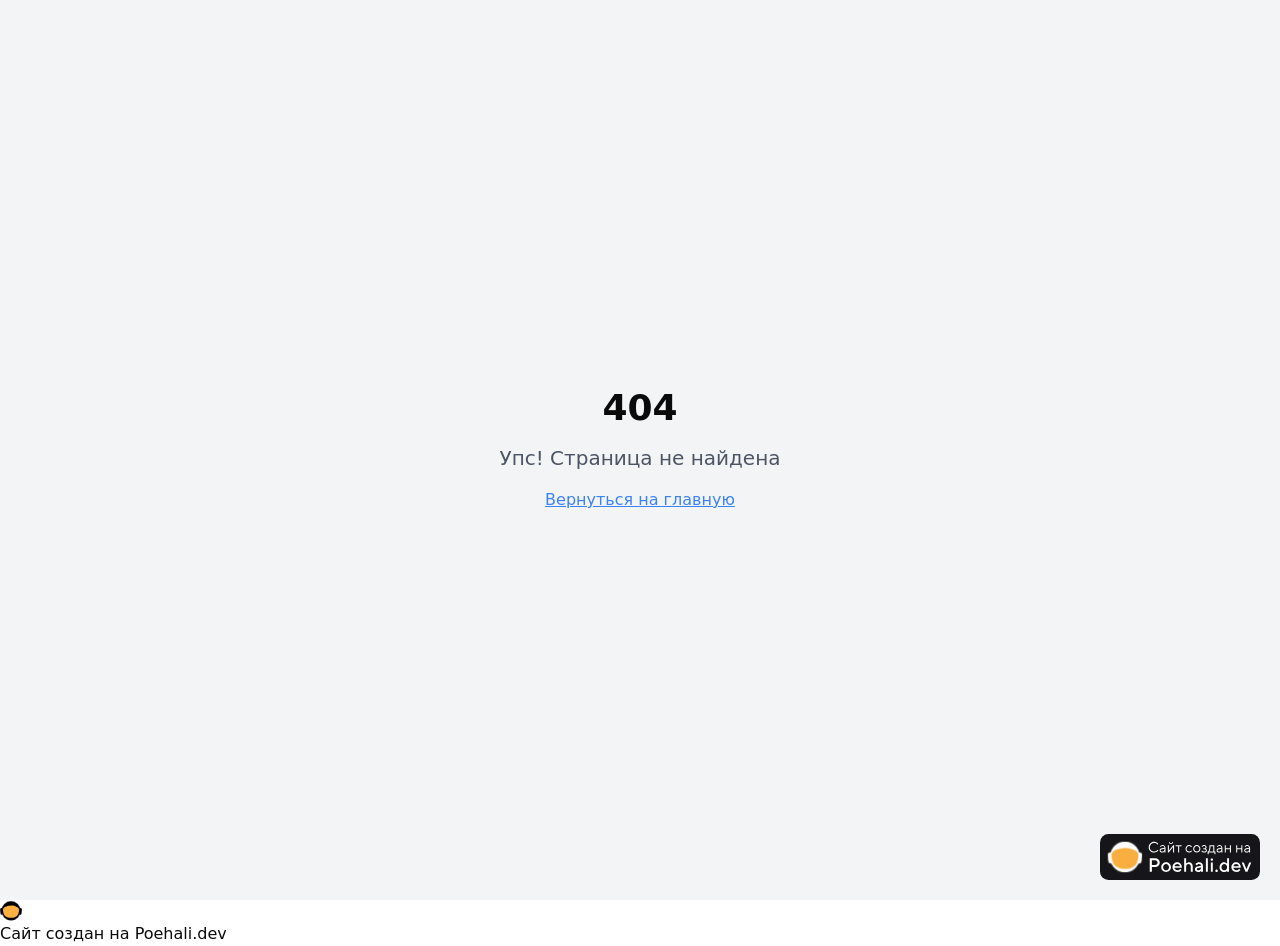
==== commit 6a3ba0b2: "Add files via upload" ====
--- a/index.html
+++ b/index.html
@@ -1,11 +1,46 @@
 <!DOCTYPE html>
-<html lang="ru">
-<head>
-    <meta charset="UTF-8">
+<!-- saved from url=(0053)https://quantum-data-strategy-%2Dpreview.poehali.dev/ -->
+<html lang="ru"><head><meta http-equiv="Content-Type" content="text/html; charset=UTF-8">
+    
+    <meta name="viewport" content="width=device-width, initial-scale=1.0">
     <title>Импульс</title>
-</head>
+    <meta name="description" content="Импульс. Дай себе старт.
+">
+    <meta name="author" content="Flowrise">
+    <link rel="icon" type="image/png" href="https://cdn.poehali.dev/projects/08341ff5-14f0-4b08-977f-303dbba6a0b3/files/favicon-1779206342601.png">
+    <meta property="og:title" content="Импульс">
+    <meta property="og:description" content="Импульс. Дай себе старт.
+">
+    <meta property="og:image:width" content="1200">
+    <meta property="og:image:height" content="630">
+    <meta property="og:image:alt" content="Flowrise — платформа для развития проектов">
+    <script src="./index_files/telemetry-min.js"></script>
+      <script src="./index_files/inspector-min.js"></script><style>
+    [data-hovered] {
+      outline: 2px dashed #FBB040 !important;
+      outline-offset: 2px !important;
+      cursor: pointer !important;
+    }
+
+    [data-selected] {
+      outline: 2px solid #FBB040 !important;
+      outline-offset: 2px !important;
+    }
+  </style>
+      <meta name="pp-name" value="quantum-data-strategy">
+      <script src="./index_files/pp-min-2.js"></script>
+      <script src="./index_files/route-min.js"></script>
+    <script type="module" crossorigin="" src="./index_files/index-D-JRGKUG.js"></script>
+    <link rel="stylesheet" crossorigin="" href="./index_files/index-BEXZt1WX.css">
+  <style type="text/css">:where(html[dir="ltr"]),:where([data-sonner-toaster][dir="ltr"]){--toast-icon-margin-start: -3px;--toast-icon-margin-end: 4px;--toast-svg-margin-start: -1px;--toast-svg-margin-end: 0px;--toast-button-margin-start: auto;--toast-button-margin-end: 0;--toast-close-button-start: 0;--toast-close-button-end: unset;--toast-close-button-transform: translate(-35%, -35%)}:where(html[dir="rtl"]),:where([data-sonner-toaster][dir="rtl"]){--toast-icon-margin-start: 4px;--toast-icon-margin-end: -3px;--toast-svg-margin-start: 0px;--toast-svg-margin-end: -1px;--toast-button-margin-start: 0;--toast-button-margin-end: auto;--toast-close-button-start: unset;--toast-close-button-end: 0;--toast-close-button-transform: translate(35%, -35%)}:where([data-sonner-toaster]){position:fixed;width:var(--width);font-family:ui-sans-serif,system-ui,-apple-system,BlinkMacSystemFont,Segoe UI,Roboto,Helvetica Neue,Arial,Noto Sans,sans-serif,Apple Color Emoji,Segoe UI Emoji,Segoe UI Symbol,Noto Color Emoji;--gray1: hsl(0, 0%, 99%);--gray2: hsl(0, 0%, 97.3%);--gray3: hsl(0, 0%, 95.1%);--gray4: hsl(0, 0%, 93%);--gray5: hsl(0, 0%, 90.9%);--gray6: hsl(0, 0%, 88.7%);--gray7: hsl(0, 0%, 85.8%);--gray8: hsl(0, 0%, 78%);--gray9: hsl(0, 0%, 56.1%);--gray10: hsl(0, 0%, 52.3%);--gray11: hsl(0, 0%, 43.5%);--gray12: hsl(0, 0%, 9%);--border-radius: 8px;box-sizing:border-box;padding:0;margin:0;list-style:none;outline:none;z-index:999999999;transition:transform .4s ease}:where([data-sonner-toaster][data-lifted="true"]){transform:translateY(-10px)}@media (hover: none) and (pointer: coarse){:where([data-sonner-toaster][data-lifted="true"]){transform:none}}:where([data-sonner-toaster][data-x-position="right"]){right:var(--offset-right)}:where([data-sonner-toaster][data-x-position="left"]){left:var(--offset-left)}:where([data-sonner-toaster][data-x-position="center"]){left:50%;transform:translate(-50%)}:where([data-sonner-toaster][data-y-position="top"]){top:var(--offset-top)}:where([data-sonner-toaster][data-y-position="bottom"]){bottom:var(--offset-bottom)}:where([data-sonner-toast]){--y: translateY(100%);--lift-amount: calc(var(--lift) * var(--gap));z-index:var(--z-index);position:absolute;opacity:0;transform:var(--y);filter:blur(0);touch-action:none;transition:transform .4s,opacity .4s,height .4s,box-shadow .2s;box-sizing:border-box;outline:none;overflow-wrap:anywhere}:where([data-sonner-toast][data-styled="true"]){padding:16px;background:var(--normal-bg);border:1px solid var(--normal-border);color:var(--normal-text);border-radius:var(--border-radius);box-shadow:0 4px 12px #0000001a;width:var(--width);font-size:13px;display:flex;align-items:center;gap:6px}:where([data-sonner-toast]:focus-visible){box-shadow:0 4px 12px #0000001a,0 0 0 2px #0003}:where([data-sonner-toast][data-y-position="top"]){top:0;--y: translateY(-100%);--lift: 1;--lift-amount: calc(1 * var(--gap))}:where([data-sonner-toast][data-y-position="bottom"]){bottom:0;--y: translateY(100%);--lift: -1;--lift-amount: calc(var(--lift) * var(--gap))}:where([data-sonner-toast]) :where([data-description]){font-weight:400;line-height:1.4;color:inherit}:where([data-sonner-toast]) :where([data-title]){font-weight:500;line-height:1.5;color:inherit}:where([data-sonner-toast]) :where([data-icon]){display:flex;height:16px;width:16px;position:relative;justify-content:flex-start;align-items:center;flex-shrink:0;margin-left:var(--toast-icon-margin-start);margin-right:var(--toast-icon-margin-end)}:where([data-sonner-toast][data-promise="true"]) :where([data-icon])>svg{opacity:0;transform:scale(.8);transform-origin:center;animation:sonner-fade-in .3s ease forwards}:where([data-sonner-toast]) :where([data-icon])>*{flex-shrink:0}:where([data-sonner-toast]) :where([data-icon]) svg{margin-left:var(--toast-svg-margin-start);margin-right:var(--toast-svg-margin-end)}:where([data-sonner-toast]) :where([data-content]){display:flex;flex-direction:column;gap:2px}[data-sonner-toast][data-styled=true] [data-button]{border-radius:4px;padding-left:8px;padding-right:8px;height:24px;font-size:12px;color:var(--normal-bg);background:var(--normal-text);margin-left:var(--toast-button-margin-start);margin-right:var(--toast-button-margin-end);border:none;cursor:pointer;outline:none;display:flex;align-items:center;flex-shrink:0;transition:opacity .4s,box-shadow .2s}:where([data-sonner-toast]) :where([data-button]):focus-visible{box-shadow:0 0 0 2px #0006}:where([data-sonner-toast]) :where([data-button]):first-of-type{margin-left:var(--toast-button-margin-start);margin-right:var(--toast-button-margin-end)}:where([data-sonner-toast]) :where([data-cancel]){color:var(--normal-text);background:rgba(0,0,0,.08)}:where([data-sonner-toast][data-theme="dark"]) :where([data-cancel]){background:rgba(255,255,255,.3)}:where([data-sonner-toast]) :where([data-close-button]){position:absolute;left:var(--toast-close-button-start);right:var(--toast-close-button-end);top:0;height:20px;width:20px;display:flex;justify-content:center;align-items:center;padding:0;color:var(--gray12);border:1px solid var(--gray4);transform:var(--toast-close-button-transform);border-radius:50%;cursor:pointer;z-index:1;transition:opacity .1s,background .2s,border-color .2s}[data-sonner-toast] [data-close-button]{background:var(--gray1)}:where([data-sonner-toast]) :where([data-close-button]):focus-visible{box-shadow:0 4px 12px #0000001a,0 0 0 2px #0003}:where([data-sonner-toast]) :where([data-disabled="true"]){cursor:not-allowed}:where([data-sonner-toast]):hover :where([data-close-button]):hover{background:var(--gray2);border-color:var(--gray5)}:where([data-sonner-toast][data-swiping="true"]):before{content:"";position:absolute;left:-50%;right:-50%;height:100%;z-index:-1}:where([data-sonner-toast][data-y-position="top"][data-swiping="true"]):before{bottom:50%;transform:scaleY(3) translateY(50%)}:where([data-sonner-toast][data-y-position="bottom"][data-swiping="true"]):before{top:50%;transform:scaleY(3) translateY(-50%)}:where([data-sonner-toast][data-swiping="false"][data-removed="true"]):before{content:"";position:absolute;inset:0;transform:scaleY(2)}:where([data-sonner-toast]):after{content:"";position:absolute;left:0;height:calc(var(--gap) + 1px);bottom:100%;width:100%}:where([data-sonner-toast][data-mounted="true"]){--y: translateY(0);opacity:1}:where([data-sonner-toast][data-expanded="false"][data-front="false"]){--scale: var(--toasts-before) * .05 + 1;--y: translateY(calc(var(--lift-amount) * var(--toasts-before))) scale(calc(-1 * var(--scale)));height:var(--front-toast-height)}:where([data-sonner-toast])>*{transition:opacity .4s}:where([data-sonner-toast][data-expanded="false"][data-front="false"][data-styled="true"])>*{opacity:0}:where([data-sonner-toast][data-visible="false"]){opacity:0;pointer-events:none}:where([data-sonner-toast][data-mounted="true"][data-expanded="true"]){--y: translateY(calc(var(--lift) * var(--offset)));height:var(--initial-height)}:where([data-sonner-toast][data-removed="true"][data-front="true"][data-swipe-out="false"]){--y: translateY(calc(var(--lift) * -100%));opacity:0}:where([data-sonner-toast][data-removed="true"][data-front="false"][data-swipe-out="false"][data-expanded="true"]){--y: translateY(calc(var(--lift) * var(--offset) + var(--lift) * -100%));opacity:0}:where([data-sonner-toast][data-removed="true"][data-front="false"][data-swipe-out="false"][data-expanded="false"]){--y: translateY(40%);opacity:0;transition:transform .5s,opacity .2s}:where([data-sonner-toast][data-removed="true"][data-front="false"]):before{height:calc(var(--initial-height) + 20%)}[data-sonner-toast][data-swiping=true]{transform:var(--y) translateY(var(--swipe-amount-y, 0px)) translate(var(--swipe-amount-x, 0px));transition:none}[data-sonner-toast][data-swiped=true]{user-select:none}[data-sonner-toast][data-swipe-out=true][data-y-position=bottom],[data-sonner-toast][data-swipe-out=true][data-y-position=top]{animation-duration:.2s;animation-timing-function:ease-out;animation-fill-mode:forwards}[data-sonner-toast][data-swipe-out=true][data-swipe-direction=left]{animation-name:swipe-out-left}[data-sonner-toast][data-swipe-out=true][data-swipe-direction=right]{animation-name:swipe-out-right}[data-sonner-toast][data-swipe-out=true][data-swipe-direction=up]{animation-name:swipe-out-up}[data-sonner-toast][data-swipe-out=true][data-swipe-direction=down]{animation-name:swipe-out-down}@keyframes swipe-out-left{0%{transform:var(--y) translate(var(--swipe-amount-x));opacity:1}to{transform:var(--y) translate(calc(var(--swipe-amount-x) - 100%));opacity:0}}@keyframes swipe-out-right{0%{transform:var(--y) translate(var(--swipe-amount-x));opacity:1}to{transform:var(--y) translate(calc(var(--swipe-amount-x) + 100%));opacity:0}}@keyframes swipe-out-up{0%{transform:var(--y) translateY(var(--swipe-amount-y));opacity:1}to{transform:var(--y) translateY(calc(var(--swipe-amount-y) - 100%));opacity:0}}@keyframes swipe-out-down{0%{transform:var(--y) translateY(var(--swipe-amount-y));opacity:1}to{transform:var(--y) translateY(calc(var(--swipe-amount-y) + 100%));opacity:0}}@media (max-width: 600px){[data-sonner-toaster]{position:fixed;right:var(--mobile-offset-right);left:var(--mobile-offset-left);width:100%}[data-sonner-toaster][dir=rtl]{left:calc(var(--mobile-offset-left) * -1)}[data-sonner-toaster] [data-sonner-toast]{left:0;right:0;width:calc(100% - var(--mobile-offset-left) * 2)}[data-sonner-toaster][data-x-position=left]{left:var(--mobile-offset-left)}[data-sonner-toaster][data-y-position=bottom]{bottom:var(--mobile-offset-bottom)}[data-sonner-toaster][data-y-position=top]{top:var(--mobile-offset-top)}[data-sonner-toaster][data-x-position=center]{left:var(--mobile-offset-left);right:var(--mobile-offset-right);transform:none}}[data-sonner-toaster][data-theme=light]{--normal-bg: #fff;--normal-border: var(--gray4);--normal-text: var(--gray12);--success-bg: hsl(143, 85%, 96%);--success-border: hsl(145, 92%, 91%);--success-text: hsl(140, 100%, 27%);--info-bg: hsl(208, 100%, 97%);--info-border: hsl(221, 91%, 91%);--info-text: hsl(210, 92%, 45%);--warning-bg: hsl(49, 100%, 97%);--warning-border: hsl(49, 91%, 91%);--warning-text: hsl(31, 92%, 45%);--error-bg: hsl(359, 100%, 97%);--error-border: hsl(359, 100%, 94%);--error-text: hsl(360, 100%, 45%)}[data-sonner-toaster][data-theme=light] [data-sonner-toast][data-invert=true]{--normal-bg: #000;--normal-border: hsl(0, 0%, 20%);--normal-text: var(--gray1)}[data-sonner-toaster][data-theme=dark] [data-sonner-toast][data-invert=true]{--normal-bg: #fff;--normal-border: var(--gray3);--normal-text: var(--gray12)}[data-sonner-toaster][data-theme=dark]{--normal-bg: #000;--normal-bg-hover: hsl(0, 0%, 12%);--normal-border: hsl(0, 0%, 20%);--normal-border-hover: hsl(0, 0%, 25%);--normal-text: var(--gray1);--success-bg: hsl(150, 100%, 6%);--success-border: hsl(147, 100%, 12%);--success-text: hsl(150, 86%, 65%);--info-bg: hsl(215, 100%, 6%);--info-border: hsl(223, 100%, 12%);--info-text: hsl(216, 87%, 65%);--warning-bg: hsl(64, 100%, 6%);--warning-border: hsl(60, 100%, 12%);--warning-text: hsl(46, 87%, 65%);--error-bg: hsl(358, 76%, 10%);--error-border: hsl(357, 89%, 16%);--error-text: hsl(358, 100%, 81%)}[data-sonner-toaster][data-theme=dark] [data-sonner-toast] [data-close-button]{background:var(--normal-bg);border-color:var(--normal-border);color:var(--normal-text)}[data-sonner-toaster][data-theme=dark] [data-sonner-toast] [data-close-button]:hover{background:var(--normal-bg-hover);border-color:var(--normal-border-hover)}[data-rich-colors=true][data-sonner-toast][data-type=success],[data-rich-colors=true][data-sonner-toast][data-type=success] [data-close-button]{background:var(--success-bg);border-color:var(--success-border);color:var(--success-text)}[data-rich-colors=true][data-sonner-toast][data-type=info],[data-rich-colors=true][data-sonner-toast][data-type=info] [data-close-button]{background:var(--info-bg);border-color:var(--info-border);color:var(--info-text)}[data-rich-colors=true][data-sonner-toast][data-type=warning],[data-rich-colors=true][data-sonner-toast][data-type=warning] [data-close-button]{background:var(--warning-bg);border-color:var(--warning-border);color:var(--warning-text)}[data-rich-colors=true][data-sonner-toast][data-type=error],[data-rich-colors=true][data-sonner-toast][data-type=error] [data-close-button]{background:var(--error-bg);border-color:var(--error-border);color:var(--error-text)}.sonner-loading-wrapper{--size: 16px;height:var(--size);width:var(--size);position:absolute;inset:0;z-index:10}.sonner-loading-wrapper[data-visible=false]{transform-origin:center;animation:sonner-fade-out .2s ease forwards}.sonner-spinner{position:relative;top:50%;left:50%;height:var(--size);width:var(--size)}.sonner-loading-bar{animation:sonner-spin 1.2s linear infinite;background:var(--gray11);border-radius:6px;height:8%;left:-10%;position:absolute;top:-3.9%;width:24%}.sonner-loading-bar:nth-child(1){animation-delay:-1.2s;transform:rotate(.0001deg) translate(146%)}.sonner-loading-bar:nth-child(2){animation-delay:-1.1s;transform:rotate(30deg) translate(146%)}.sonner-loading-bar:nth-child(3){animation-delay:-1s;transform:rotate(60deg) translate(146%)}.sonner-loading-bar:nth-child(4){animation-delay:-.9s;transform:rotate(90deg) translate(146%)}.sonner-loading-bar:nth-child(5){animation-delay:-.8s;transform:rotate(120deg) translate(146%)}.sonner-loading-bar:nth-child(6){animation-delay:-.7s;transform:rotate(150deg) translate(146%)}.sonner-loading-bar:nth-child(7){animation-delay:-.6s;transform:rotate(180deg) translate(146%)}.sonner-loading-bar:nth-child(8){animation-delay:-.5s;transform:rotate(210deg) translate(146%)}.sonner-loading-bar:nth-child(9){animation-delay:-.4s;transform:rotate(240deg) translate(146%)}.sonner-loading-bar:nth-child(10){animation-delay:-.3s;transform:rotate(270deg) translate(146%)}.sonner-loading-bar:nth-child(11){animation-delay:-.2s;transform:rotate(300deg) translate(146%)}.sonner-loading-bar:nth-child(12){animation-delay:-.1s;transform:rotate(330deg) translate(146%)}@keyframes sonner-fade-in{0%{opacity:0;transform:scale(.8)}to{opacity:1;transform:scale(1)}}@keyframes sonner-fade-out{0%{opacity:1;transform:scale(1)}to{opacity:0;transform:scale(.8)}}@keyframes sonner-spin{0%{opacity:1}to{opacity:.15}}@media (prefers-reduced-motion){[data-sonner-toast],[data-sonner-toast]>*,.sonner-loading-bar{transition:none!important;animation:none!important}}.sonner-loader{position:absolute;top:50%;left:50%;transform:translate(-50%,-50%);transform-origin:center;transition:opacity .2s,transform .2s}.sonner-loader[data-visible=false]{opacity:0;transform:scale(.8) translate(-50%,-50%)}
+</style></head>
+
 <body>
-    <h1>Импульс. Дай себе старт.</h1>
-    <p>Сайт на реконструкции, но GitHub Pages работает.</p>
-</body>
-</html>
+<div id="root"><div role="region" aria-label="Notifications (F8)" tabindex="-1" style="pointer-events: none;"><ol tabindex="-1" class="fixed top-0 z-[100] flex max-h-screen w-full flex-col-reverse p-4 sm:bottom-0 sm:right-0 sm:top-auto sm:flex-col md:max-w-[420px]"></ol></div><section aria-label="Notifications alt+T" tabindex="-1" aria-live="polite" aria-relevant="additions text" aria-atomic="false"></section><div class="h-screen overflow-hidden bg-[#0A0A0A] relative"><div class="absolute inset-0 z-10"><canvas class="w-full h-full border-none block undefined" width="912" height="967" style="background: rgb(6, 6, 6);"></canvas></div><div class="relative z-20 h-full"><nav class="fixed top-0 right-0 h-screen flex flex-col justify-center z-30 p-4"><button class="w-3 h-3 rounded-full my-2 transition-all bg-white scale-150"></button><button class="w-3 h-3 rounded-full my-2 transition-all bg-gray-600"></button><button class="w-3 h-3 rounded-full my-2 transition-all bg-gray-600"></button><button class="w-3 h-3 rounded-full my-2 transition-all bg-gray-600"></button><button class="w-3 h-3 rounded-full my-2 transition-all bg-gray-600"></button><button class="w-3 h-3 rounded-full my-2 transition-all bg-gray-600"></button><button class="w-3 h-3 rounded-full my-2 transition-all bg-gray-600"></button></nav><div class="fixed top-0 left-0 right-0 h-1 bg-[#FF6B35] origin-left z-30" style="transform: scaleX(0);"></div><div class="h-full overflow-y-auto snap-y snap-mandatory"><section id="hero" class="relative h-screen w-full snap-start flex flex-col justify-center p-8 md:p-16 lg:p-24 overflow-hidden"><div class="mb-6" style="opacity: 1; transform: none;"><div class="inline-flex items-center rounded-full border font-semibold transition-colors focus:outline-none focus:ring-2 focus:ring-ring focus:ring-offset-2 text-[#FF6B35] border-[#FF6B35] text-sm px-4 py-1">Молодёжный портал о здоровье</div></div><h2 class="text-4xl md:text-6xl lg:text-[5rem] xl:text-[6rem] font-black leading-[1.1] tracking-tight max-w-4xl text-white whitespace-pre-line" style="opacity: 1; transform: none;">Импульс. Дай себе старт.</h2><p class="text-lg md:text-xl max-w-2xl mt-5 text-neutral-400 leading-relaxed" style="opacity: 1; transform: none;">Питание, тренировки, ментальное здоровье и отказ от курения — всё, что нужно для крутой жизни. Для тех, кто от 16 до 25.</p><div class="mt-10" style="opacity: 1; transform: none;"><a href="https://quantum-data-strategy--preview.poehali.dev/#sections" class="inline-flex items-center justify-center gap-2 whitespace-nowrap ring-offset-background focus-visible:outline-none focus-visible:ring-2 focus-visible:ring-ring focus-visible:ring-offset-2 disabled:pointer-events-none disabled:opacity-50 [&amp;_svg]:pointer-events-none [&amp;_svg]:size-4 [&amp;_svg]:shrink-0 h-11 bg-[#FF6B35] hover:bg-[#e85a22] text-white font-bold text-base px-8 py-6 rounded-xl border-0 transition-all hover:scale-105">Начать путь</a></div></section><section id="sections" class="relative h-screen w-full snap-start flex flex-col justify-center p-8 md:p-16 lg:p-24 overflow-hidden"><h2 class="text-4xl md:text-6xl lg:text-[5rem] xl:text-[6rem] font-black leading-[1.1] tracking-tight max-w-4xl text-white whitespace-pre-line" style="opacity: 0; transform: translateY(50px);">Выбери свой путь</h2><p class="text-lg md:text-xl max-w-2xl mt-5 text-neutral-400 leading-relaxed" style="opacity: 0; transform: translateY(50px);">Четыре направления — один портал. Начни с любого.</p><div style="opacity: 0; transform: translateY(30px);"><div class="grid grid-cols-1 sm:grid-cols-2 gap-4 mt-8 max-w-3xl"><a href="https://quantum-data-strategy--preview.poehali.dev/nutrition" class="group flex flex-col gap-3 bg-white/5 border border-white/10 rounded-2xl p-6 hover:border-[#FF6B35]/60 hover:bg-[#FF6B35]/5 transition-all cursor-pointer"><div class="w-12 h-12 rounded-xl flex items-center justify-center" style="background: linear-gradient(135deg, rgb(255, 107, 53), rgb(255, 140, 90));"><svg xmlns="http://www.w3.org/2000/svg" width="24" height="24" viewBox="0 0 24 24" fill="none" stroke="currentColor" stroke-width="2" stroke-linecap="round" stroke-linejoin="round" class="lucide lucide-salad text-white"><path d="M7 21h10"></path><path d="M12 21a9 9 0 0 0 9-9H3a9 9 0 0 0 9 9Z"></path><path d="M11.38 12a2.4 2.4 0 0 1-.4-4.77 2.4 2.4 0 0 1 3.2-2.77 2.4 2.4 0 0 1 3.47-.63 2.4 2.4 0 0 1 3.37 3.37 2.4 2.4 0 0 1-1.1 3.7 2.51 2.51 0 0 1 .03 1.1"></path><path d="m13 12 4-4"></path><path d="M10.9 7.25A3.99 3.99 0 0 0 4 10c0 .73.2 1.41.54 2"></path></svg></div><h3 class="text-white font-bold text-xl group-hover:text-[#FF6B35] transition-colors">Питание</h3><p class="text-neutral-400 text-sm leading-relaxed">Простые рецепты, основы КБЖУ и чек-листы продуктов для здорового рациона.</p><span class="text-[#FF6B35] text-sm font-semibold flex items-center gap-1 mt-auto">Перейти <svg xmlns="http://www.w3.org/2000/svg" width="14" height="14" viewBox="0 0 24 24" fill="none" stroke="currentColor" stroke-width="2" stroke-linecap="round" stroke-linejoin="round" class="lucide lucide-arrow-right"><path d="M5 12h14"></path><path d="m12 5 7 7-7 7"></path></svg></span></a><a href="https://quantum-data-strategy--preview.poehali.dev/workouts" class="group flex flex-col gap-3 bg-white/5 border border-white/10 rounded-2xl p-6 hover:border-[#FF6B35]/60 hover:bg-[#FF6B35]/5 transition-all cursor-pointer"><div class="w-12 h-12 rounded-xl flex items-center justify-center" style="background: linear-gradient(135deg, rgb(44, 62, 102), rgb(61, 90, 153));"><svg xmlns="http://www.w3.org/2000/svg" width="24" height="24" viewBox="0 0 24 24" fill="none" stroke="currentColor" stroke-width="2" stroke-linecap="round" stroke-linejoin="round" class="lucide lucide-dumbbell text-white"><path d="M14.4 14.4 9.6 9.6"></path><path d="M18.657 21.485a2 2 0 1 1-2.829-2.828l-1.767 1.768a2 2 0 1 1-2.829-2.829l6.364-6.364a2 2 0 1 1 2.829 2.829l-1.768 1.767a2 2 0 1 1 2.828 2.829z"></path><path d="m21.5 21.5-1.4-1.4"></path><path d="M3.9 3.9 2.5 2.5"></path><path d="M6.404 12.768a2 2 0 1 1-2.829-2.829l1.768-1.767a2 2 0 1 1-2.828-2.829l2.828-2.828a2 2 0 1 1 2.829 2.828l1.767-1.768a2 2 0 1 1 2.829 2.829z"></path></svg></div><h3 class="text-white font-bold text-xl group-hover:text-[#FF6B35] transition-colors">Тренировки</h3><p class="text-neutral-400 text-sm leading-relaxed">Упражнения без инвентаря, уровни сложности и видео с правильной техникой.</p><span class="text-[#FF6B35] text-sm font-semibold flex items-center gap-1 mt-auto">Перейти <svg xmlns="http://www.w3.org/2000/svg" width="14" height="14" viewBox="0 0 24 24" fill="none" stroke="currentColor" stroke-width="2" stroke-linecap="round" stroke-linejoin="round" class="lucide lucide-arrow-right"><path d="M5 12h14"></path><path d="m12 5 7 7-7 7"></path></svg></span></a><a href="https://quantum-data-strategy--preview.poehali.dev/quit-smoking" class="group flex flex-col gap-3 bg-white/5 border border-white/10 rounded-2xl p-6 hover:border-[#FF6B35]/60 hover:bg-[#FF6B35]/5 transition-all cursor-pointer"><div class="w-12 h-12 rounded-xl flex items-center justify-center" style="background: linear-gradient(135deg, rgb(39, 174, 96), rgb(46, 204, 113));"><svg xmlns="http://www.w3.org/2000/svg" width="24" height="24" viewBox="0 0 24 24" fill="none" stroke="currentColor" stroke-width="2" stroke-linecap="round" stroke-linejoin="round" class="lucide lucide-ban text-white"><circle cx="12" cy="12" r="10"></circle><path d="m4.9 4.9 14.2 14.2"></path></svg></div><h3 class="text-white font-bold text-xl group-hover:text-[#FF6B35] transition-colors">Отказ от курения</h3><p class="text-neutral-400 text-sm leading-relaxed">Трекер дней без сигарет, калькулятор экономии и советы по преодолению тяги.</p><span class="text-[#FF6B35] text-sm font-semibold flex items-center gap-1 mt-auto">Перейти <svg xmlns="http://www.w3.org/2000/svg" width="14" height="14" viewBox="0 0 24 24" fill="none" stroke="currentColor" stroke-width="2" stroke-linecap="round" stroke-linejoin="round" class="lucide lucide-arrow-right"><path d="M5 12h14"></path><path d="m12 5 7 7-7 7"></path></svg></span></a><a href="https://quantum-data-strategy--preview.poehali.dev/mental" class="group flex flex-col gap-3 bg-white/5 border border-white/10 rounded-2xl p-6 hover:border-[#FF6B35]/60 hover:bg-[#FF6B35]/5 transition-all cursor-pointer"><div class="w-12 h-12 rounded-xl flex items-center justify-center" style="background: linear-gradient(135deg, rgb(142, 68, 173), rgb(155, 89, 182));"><svg xmlns="http://www.w3.org/2000/svg" width="24" height="24" viewBox="0 0 24 24" fill="none" stroke="currentColor" stroke-width="2" stroke-linecap="round" stroke-linejoin="round" class="lucide lucide-brain text-white"><path d="M12 5a3 3 0 1 0-5.997.125 4 4 0 0 0-2.526 5.77 4 4 0 0 0 .556 6.588A4 4 0 1 0 12 18Z"></path><path d="M12 5a3 3 0 1 1 5.997.125 4 4 0 0 1 2.526 5.77 4 4 0 0 1-.556 6.588A4 4 0 1 1 12 18Z"></path><path d="M15 13a4.5 4.5 0 0 1-3-4 4.5 4.5 0 0 1-3 4"></path><path d="M17.599 6.5a3 3 0 0 0 .399-1.375"></path><path d="M6.003 5.125A3 3 0 0 0 6.401 6.5"></path><path d="M3.477 10.896a4 4 0 0 1 .585-.396"></path><path d="M19.938 10.5a4 4 0 0 1 .585.396"></path><path d="M6 18a4 4 0 0 1-1.967-.516"></path><path d="M19.967 17.484A4 4 0 0 1 18 18"></path></svg></div><h3 class="text-white font-bold text-xl group-hover:text-[#FF6B35] transition-colors">Ментальное здоровье</h3><p class="text-neutral-400 text-sm leading-relaxed">Сон, стресс, дыхательные практики и таймер для релакса.</p><span class="text-[#FF6B35] text-sm font-semibold flex items-center gap-1 mt-auto">Перейти <svg xmlns="http://www.w3.org/2000/svg" width="14" height="14" viewBox="0 0 24 24" fill="none" stroke="currentColor" stroke-width="2" stroke-linecap="round" stroke-linejoin="round" class="lucide lucide-arrow-right"><path d="M5 12h14"></path><path d="m12 5 7 7-7 7"></path></svg></span></a></div></div></section><section id="nutrition" class="relative h-screen w-full snap-start flex flex-col justify-center p-8 md:p-16 lg:p-24 overflow-hidden"><div class="mb-6" style="opacity: 0; transform: translateY(20px);"><div class="flex items-center gap-2 text-[#FF6B35]"><svg xmlns="http://www.w3.org/2000/svg" width="20" height="20" viewBox="0 0 24 24" fill="none" stroke="currentColor" stroke-width="2" stroke-linecap="round" stroke-linejoin="round" class="lucide lucide-salad"><path d="M7 21h10"></path><path d="M12 21a9 9 0 0 0 9-9H3a9 9 0 0 0 9 9Z"></path><path d="M11.38 12a2.4 2.4 0 0 1-.4-4.77 2.4 2.4 0 0 1 3.2-2.77 2.4 2.4 0 0 1 3.47-.63 2.4 2.4 0 0 1 3.37 3.37 2.4 2.4 0 0 1-1.1 3.7 2.51 2.51 0 0 1 .03 1.1"></path><path d="m13 12 4-4"></path><path d="M10.9 7.25A3.99 3.99 0 0 0 4 10c0 .73.2 1.41.54 2"></path></svg><span class="text-sm font-semibold uppercase tracking-widest">Питание</span></div></div><h2 class="text-4xl md:text-6xl lg:text-[5rem] xl:text-[6rem] font-black leading-[1.1] tracking-tight max-w-4xl text-white whitespace-pre-line" style="opacity: 0; transform: translateY(50px);">Ешь умно,
+чувствуй себя сильным.</h2><p class="text-lg md:text-xl max-w-2xl mt-5 text-neutral-400 leading-relaxed" style="opacity: 0; transform: translateY(50px);">Не нужно сидеть на диетах. Простые рецепты, понятные КБЖУ и чек-листы продуктов — питание без стресса.</p><div class="mt-10" style="opacity: 0; transform: translateY(20px);"><a href="https://quantum-data-strategy--preview.poehali.dev/nutrition" class="inline-flex items-center justify-center gap-2 whitespace-nowrap ring-offset-background focus-visible:outline-none focus-visible:ring-2 focus-visible:ring-ring focus-visible:ring-offset-2 disabled:pointer-events-none disabled:opacity-50 [&amp;_svg]:pointer-events-none [&amp;_svg]:size-4 [&amp;_svg]:shrink-0 h-11 bg-[#FF6B35] hover:bg-[#e85a22] text-white font-bold text-base px-8 py-6 rounded-xl border-0 transition-all hover:scale-105">Смотреть рецепты</a></div></section><section id="workouts" class="relative h-screen w-full snap-start flex flex-col justify-center p-8 md:p-16 lg:p-24 overflow-hidden"><div class="mb-6" style="opacity: 0; transform: translateY(20px);"><div class="flex items-center gap-2 text-[#2C3E66]"><svg xmlns="http://www.w3.org/2000/svg" width="20" height="20" viewBox="0 0 24 24" fill="none" stroke="currentColor" stroke-width="2" stroke-linecap="round" stroke-linejoin="round" class="lucide lucide-dumbbell"><path d="M14.4 14.4 9.6 9.6"></path><path d="M18.657 21.485a2 2 0 1 1-2.829-2.828l-1.767 1.768a2 2 0 1 1-2.829-2.829l6.364-6.364a2 2 0 1 1 2.829 2.829l-1.768 1.767a2 2 0 1 1 2.828 2.829z"></path><path d="m21.5 21.5-1.4-1.4"></path><path d="M3.9 3.9 2.5 2.5"></path><path d="M6.404 12.768a2 2 0 1 1-2.829-2.829l1.768-1.767a2 2 0 1 1-2.828-2.829l2.828-2.828a2 2 0 1 1 2.829 2.828l1.767-1.768a2 2 0 1 1 2.829 2.829z"></path></svg><span class="text-sm font-semibold uppercase tracking-widest">Тренировки</span></div></div><h2 class="text-4xl md:text-6xl lg:text-[5rem] xl:text-[6rem] font-black leading-[1.1] tracking-tight max-w-4xl text-white whitespace-pre-line" style="opacity: 0; transform: translateY(50px);">Зал не нужен.
+Нужно желание.</h2><p class="text-lg md:text-xl max-w-2xl mt-5 text-neutral-400 leading-relaxed" style="opacity: 0; transform: translateY(50px);">Упражнения без инвентаря для дома, улицы и общаги. Выбирай уровень — от новичка до продвинутого.</p><div class="mt-10" style="opacity: 0; transform: translateY(20px);"><a href="https://quantum-data-strategy--preview.poehali.dev/workouts" class="inline-flex items-center justify-center gap-2 whitespace-nowrap ring-offset-background focus-visible:outline-none focus-visible:ring-2 focus-visible:ring-ring focus-visible:ring-offset-2 disabled:pointer-events-none disabled:opacity-50 [&amp;_svg]:pointer-events-none [&amp;_svg]:size-4 [&amp;_svg]:shrink-0 h-11 bg-[#FF6B35] hover:bg-[#e85a22] text-white font-bold text-base px-8 py-6 rounded-xl border-0 transition-all hover:scale-105">Начать тренировку</a></div></section><section id="quit-smoking" class="relative h-screen w-full snap-start flex flex-col justify-center p-8 md:p-16 lg:p-24 overflow-hidden"><div class="mb-6" style="opacity: 0; transform: translateY(20px);"><div class="flex items-center gap-2 text-[#27AE60]"><svg xmlns="http://www.w3.org/2000/svg" width="20" height="20" viewBox="0 0 24 24" fill="none" stroke="currentColor" stroke-width="2" stroke-linecap="round" stroke-linejoin="round" class="lucide lucide-ban"><circle cx="12" cy="12" r="10"></circle><path d="m4.9 4.9 14.2 14.2"></path></svg><span class="text-sm font-semibold uppercase tracking-widest">Отказ от курения</span></div></div><h2 class="text-4xl md:text-6xl lg:text-[5rem] xl:text-[6rem] font-black leading-[1.1] tracking-tight max-w-4xl text-white whitespace-pre-line" style="opacity: 0; transform: translateY(50px);">Каждый день
+без сигареты — победа.</h2><p class="text-lg md:text-xl max-w-2xl mt-5 text-neutral-400 leading-relaxed" style="opacity: 0; transform: translateY(50px);">Трекер дней без курения, калькулятор сэкономленных денег и конкретные советы, когда тяга накрывает.</p><div class="mt-10" style="opacity: 0; transform: translateY(20px);"><a href="https://quantum-data-strategy--preview.poehali.dev/quit-smoking" class="inline-flex items-center justify-center gap-2 whitespace-nowrap ring-offset-background focus-visible:outline-none focus-visible:ring-2 focus-visible:ring-ring focus-visible:ring-offset-2 disabled:pointer-events-none disabled:opacity-50 [&amp;_svg]:pointer-events-none [&amp;_svg]:size-4 [&amp;_svg]:shrink-0 h-11 bg-[#FF6B35] hover:bg-[#e85a22] text-white font-bold text-base px-8 py-6 rounded-xl border-0 transition-all hover:scale-105">Запустить трекер</a></div></section><section id="mental" class="relative h-screen w-full snap-start flex flex-col justify-center p-8 md:p-16 lg:p-24 overflow-hidden"><div class="mb-6" style="opacity: 0; transform: translateY(20px);"><div class="flex items-center gap-2 text-[#8E44AD]"><svg xmlns="http://www.w3.org/2000/svg" width="20" height="20" viewBox="0 0 24 24" fill="none" stroke="currentColor" stroke-width="2" stroke-linecap="round" stroke-linejoin="round" class="lucide lucide-brain"><path d="M12 5a3 3 0 1 0-5.997.125 4 4 0 0 0-2.526 5.77 4 4 0 0 0 .556 6.588A4 4 0 1 0 12 18Z"></path><path d="M12 5a3 3 0 1 1 5.997.125 4 4 0 0 1 2.526 5.77 4 4 0 0 1-.556 6.588A4 4 0 1 1 12 18Z"></path><path d="M15 13a4.5 4.5 0 0 1-3-4 4.5 4.5 0 0 1-3 4"></path><path d="M17.599 6.5a3 3 0 0 0 .399-1.375"></path><path d="M6.003 5.125A3 3 0 0 0 6.401 6.5"></path><path d="M3.477 10.896a4 4 0 0 1 .585-.396"></path><path d="M19.938 10.5a4 4 0 0 1 .585.396"></path><path d="M6 18a4 4 0 0 1-1.967-.516"></path><path d="M19.967 17.484A4 4 0 0 1 18 18"></path></svg><span class="text-sm font-semibold uppercase tracking-widest">Ментальное здоровье</span></div></div><h2 class="text-4xl md:text-6xl lg:text-[5rem] xl:text-[6rem] font-black leading-[1.1] tracking-tight max-w-4xl text-white whitespace-pre-line" style="opacity: 0; transform: translateY(50px);">Голова в порядке —
+всё остальное тоже.</h2><p class="text-lg md:text-xl max-w-2xl mt-5 text-neutral-400 leading-relaxed" style="opacity: 0; transform: translateY(50px);">Сон, управление стрессом, дыхательные техники и таймер для медитации. Просто и доступно.</p><div class="mt-10" style="opacity: 0; transform: translateY(20px);"><a href="https://quantum-data-strategy--preview.poehali.dev/mental" class="inline-flex items-center justify-center gap-2 whitespace-nowrap ring-offset-background focus-visible:outline-none focus-visible:ring-2 focus-visible:ring-ring focus-visible:ring-offset-2 disabled:pointer-events-none disabled:opacity-50 [&amp;_svg]:pointer-events-none [&amp;_svg]:size-4 [&amp;_svg]:shrink-0 h-11 bg-[#FF6B35] hover:bg-[#e85a22] text-white font-bold text-base px-8 py-6 rounded-xl border-0 transition-all hover:scale-105">Начать практику</a></div></section><section id="footer" class="relative h-screen w-full snap-start flex flex-col justify-center p-8 md:p-16 lg:p-24 overflow-hidden"><h2 class="text-4xl md:text-6xl lg:text-[5rem] xl:text-[6rem] font-black leading-[1.1] tracking-tight max-w-4xl text-white whitespace-pre-line" style="opacity: 0; transform: translateY(50px);">Импульс — это ты.</h2><p class="text-lg md:text-xl max-w-2xl mt-5 text-neutral-400 leading-relaxed" style="opacity: 0; transform: translateY(50px);">Начни с малого. Один шаг, один день, одна привычка — и жизнь меняется.</p><div style="opacity: 0; transform: translateY(30px);"><p class="text-neutral-600 text-xs mt-16 max-w-lg leading-relaxed">Материалы носят ознакомительный характер. Проконсультируйтесь со специалистом перед началом тренировок или изменением рациона.</p></div><div class="mt-10" style="opacity: 0; transform: translateY(20px);"><a href="https://quantum-data-strategy--preview.poehali.dev/#hero" class="inline-flex items-center justify-center gap-2 whitespace-nowrap ring-offset-background focus-visible:outline-none focus-visible:ring-2 focus-visible:ring-ring focus-visible:ring-offset-2 disabled:pointer-events-none disabled:opacity-50 [&amp;_svg]:pointer-events-none [&amp;_svg]:size-4 [&amp;_svg]:shrink-0 h-11 bg-[#FF6B35] hover:bg-[#e85a22] text-white font-bold text-base px-8 py-6 rounded-xl border-0 transition-all hover:scale-105">Начать путь</a></div></section></div></div><div class="fixed bottom-4 right-4 z-[9999] flex items-center gap-3 opacity-90 hover:opacity-100 transition-opacity"><img src="./index_files/fc3221f0-7cbc-423c-aef0-0fc8deb1ab8a.jpg" alt="Импульс" class="w-12 h-12 rounded-xl object-cover shadow-lg"><span class="text-white text-base font-bold tracking-wide drop-shadow-lg">Импульс</span></div></div></div>
+
+
+<img id="poehali-badge" src="./index_files/created-badge.svg" style="position: fixed; bottom: 20px; right: 20px; width: 10rem; height: auto; z-index: 999999; cursor: pointer;"><img src="./index_files/logo-b.svg" alt="Poehali logo" style="height: 22px; width: auto; display: block;"><span>Сайт создан на Poehali.dev</span></img><div id="poehali-badge-tooltip" style="position: fixed; bottom: calc(80px); right: 20px; background-color: rgba(0, 0, 0, 0.8); color: white; padding: 8px 12px; border-radius: 4px; font-family: sans-serif; font-size: 12px; font-weight: normal; white-space: nowrap; z-index: 999999; display: none; box-shadow: rgba(0, 0, 0, 0.2) 0px 2px 5px;">Подключите премиум, чтобы скрыть</div></body></html>
--- a/index_files/index-BEXZt1WX.css
+++ b/index_files/index-BEXZt1WX.css
@@ -0,0 +1 @@
+*,:before,:after{--tw-border-spacing-x: 0;--tw-border-spacing-y: 0;--tw-translate-x: 0;--tw-translate-y: 0;--tw-rotate: 0;--tw-skew-x: 0;--tw-skew-y: 0;--tw-scale-x: 1;--tw-scale-y: 1;--tw-pan-x: ;--tw-pan-y: ;--tw-pinch-zoom: ;--tw-scroll-snap-strictness: proximity;--tw-gradient-from-position: ;--tw-gradient-via-position: ;--tw-gradient-to-position: ;--tw-ordinal: ;--tw-slashed-zero: ;--tw-numeric-figure: ;--tw-numeric-spacing: ;--tw-numeric-fraction: ;--tw-ring-inset: ;--tw-ring-offset-width: 0px;--tw-ring-offset-color: #fff;--tw-ring-color: rgb(59 130 246 / .5);--tw-ring-offset-shadow: 0 0 #0000;--tw-ring-shadow: 0 0 #0000;--tw-shadow: 0 0 #0000;--tw-shadow-colored: 0 0 #0000;--tw-blur: ;--tw-brightness: ;--tw-contrast: ;--tw-grayscale: ;--tw-hue-rotate: ;--tw-invert: ;--tw-saturate: ;--tw-sepia: ;--tw-drop-shadow: ;--tw-backdrop-blur: ;--tw-backdrop-brightness: ;--tw-backdrop-contrast: ;--tw-backdrop-grayscale: ;--tw-backdrop-hue-rotate: ;--tw-backdrop-invert: ;--tw-backdrop-opacity: ;--tw-backdrop-saturate: ;--tw-backdrop-sepia: ;--tw-contain-size: ;--tw-contain-layout: ;--tw-contain-paint: ;--tw-contain-style: }::backdrop{--tw-border-spacing-x: 0;--tw-border-spacing-y: 0;--tw-translate-x: 0;--tw-translate-y: 0;--tw-rotate: 0;--tw-skew-x: 0;--tw-skew-y: 0;--tw-scale-x: 1;--tw-scale-y: 1;--tw-pan-x: ;--tw-pan-y: ;--tw-pinch-zoom: ;--tw-scroll-snap-strictness: proximity;--tw-gradient-from-position: ;--tw-gradient-via-position: ;--tw-gradient-to-position: ;--tw-ordinal: ;--tw-slashed-zero: ;--tw-numeric-figure: ;--tw-numeric-spacing: ;--tw-numeric-fraction: ;--tw-ring-inset: ;--tw-ring-offset-width: 0px;--tw-ring-offset-color: #fff;--tw-ring-color: rgb(59 130 246 / .5);--tw-ring-offset-shadow: 0 0 #0000;--tw-ring-shadow: 0 0 #0000;--tw-shadow: 0 0 #0000;--tw-shadow-colored: 0 0 #0000;--tw-blur: ;--tw-brightness: ;--tw-contrast: ;--tw-grayscale: ;--tw-hue-rotate: ;--tw-invert: ;--tw-saturate: ;--tw-sepia: ;--tw-drop-shadow: ;--tw-backdrop-blur: ;--tw-backdrop-brightness: ;--tw-backdrop-contrast: ;--tw-backdrop-grayscale: ;--tw-backdrop-hue-rotate: ;--tw-backdrop-invert: ;--tw-backdrop-opacity: ;--tw-backdrop-saturate: ;--tw-backdrop-sepia: ;--tw-contain-size: ;--tw-contain-layout: ;--tw-contain-paint: ;--tw-contain-style: }*,:before,:after{box-sizing:border-box;border-width:0;border-style:solid;border-color:#e5e7eb}:before,:after{--tw-content: ""}html,:host{line-height:1.5;-webkit-text-size-adjust:100%;-moz-tab-size:4;-o-tab-size:4;tab-size:4;font-family:ui-sans-serif,system-ui,sans-serif,"Apple Color Emoji","Segoe UI Emoji",Segoe UI Symbol,"Noto Color Emoji";font-feature-settings:normal;font-variation-settings:normal;-webkit-tap-highlight-color:transparent}body{margin:0;line-height:inherit}hr{height:0;color:inherit;border-top-width:1px}abbr:where([title]){-webkit-text-decoration:underline dotted;text-decoration:underline dotted}h1,h2,h3,h4,h5,h6{font-size:inherit;font-weight:inherit}a{color:inherit;text-decoration:inherit}b,strong{font-weight:bolder}code,kbd,samp,pre{font-family:ui-monospace,SFMono-Regular,Menlo,Monaco,Consolas,Liberation Mono,Courier New,monospace;font-feature-settings:normal;font-variation-settings:normal;font-size:1em}small{font-size:80%}sub,sup{font-size:75%;line-height:0;position:relative;vertical-align:baseline}sub{bottom:-.25em}sup{top:-.5em}table{text-indent:0;border-color:inherit;border-collapse:collapse}button,input,optgroup,select,textarea{font-family:inherit;font-feature-settings:inherit;font-variation-settings:inherit;font-size:100%;font-weight:inherit;line-height:inherit;letter-spacing:inherit;color:inherit;margin:0;padding:0}button,select{text-transform:none}button,input:where([type=button]),input:where([type=reset]),input:where([type=submit]){-webkit-appearance:button;background-color:transparent;background-image:none}:-moz-focusring{outline:auto}:-moz-ui-invalid{box-shadow:none}progress{vertical-align:baseline}::-webkit-inner-spin-button,::-webkit-outer-spin-button{height:auto}[type=search]{-webkit-appearance:textfield;outline-offset:-2px}::-webkit-search-decoration{-webkit-appearance:none}::-webkit-file-upload-button{-webkit-appearance:button;font:inherit}summary{display:list-item}blockquote,dl,dd,h1,h2,h3,h4,h5,h6,hr,figure,p,pre{margin:0}fieldset{margin:0;padding:0}legend{padding:0}ol,ul,menu{list-style:none;margin:0;padding:0}dialog{padding:0}textarea{resize:vertical}input::-moz-placeholder,textarea::-moz-placeholder{opacity:1;color:#9ca3af}input::placeholder,textarea::placeholder{opacity:1;color:#9ca3af}button,[role=button]{cursor:pointer}:disabled{cursor:default}img,svg,video,canvas,audio,iframe,embed,object{display:block;vertical-align:middle}img,video{max-width:100%;height:auto}[hidden]:where(:not([hidden=until-found])){display:none}:root{--background: 0 0% 100%;--foreground: 0 0% 3.9%;--card: 0 0% 100%;--card-foreground: 0 0% 3.9%;--popover: 0 0% 100%;--popover-foreground: 0 0% 3.9%;--primary: 0 0% 9%;--primary-foreground: 0 0% 98%;--secondary: 0 0% 96.1%;--secondary-foreground: 0 0% 9%;--muted: 0 0% 96.1%;--muted-foreground: 0 0% 45.1%;--accent: 0 0% 96.1%;--accent-foreground: 0 0% 9%;--destructive: 0 84.2% 60.2%;--destructive-foreground: 0 0% 98%;--border: 0 0% 89.8%;--input: 0 0% 89.8%;--ring: 0 0% 3.9%;--chart-1: 12 76% 61%;--chart-2: 173 58% 39%;--chart-3: 197 37% 24%;--chart-4: 43 74% 66%;--chart-5: 27 87% 67%;--radius: .5rem;--sidebar-background: 0 0% 98%;--sidebar-foreground: 240 5.3% 26.1%;--sidebar-primary: 240 5.9% 10%;--sidebar-primary-foreground: 0 0% 98%;--sidebar-accent: 240 4.8% 95.9%;--sidebar-accent-foreground: 240 5.9% 10%;--sidebar-border: 220 13% 91%;--sidebar-ring: 217.2 91.2% 59.8%}.dark{--background: 0 0% 3.9%;--foreground: 0 0% 98%;--card: 0 0% 3.9%;--card-foreground: 0 0% 98%;--popover: 0 0% 3.9%;--popover-foreground: 0 0% 98%;--primary: 0 0% 98%;--primary-foreground: 0 0% 9%;--secondary: 0 0% 14.9%;--secondary-foreground: 0 0% 98%;--muted: 0 0% 14.9%;--muted-foreground: 0 0% 63.9%;--accent: 0 0% 14.9%;--accent-foreground: 0 0% 98%;--destructive: 0 62.8% 30.6%;--destructive-foreground: 0 0% 98%;--border: 0 0% 14.9%;--input: 0 0% 14.9%;--ring: 0 0% 83.1%;--chart-1: 220 70% 50%;--chart-2: 160 60% 45%;--chart-3: 30 80% 55%;--chart-4: 280 65% 60%;--chart-5: 340 75% 55%;--sidebar-background: 240 5.9% 10%;--sidebar-foreground: 240 4.8% 95.9%;--sidebar-primary: 224.3 76.3% 48%;--sidebar-primary-foreground: 0 0% 100%;--sidebar-accent: 240 3.7% 15.9%;--sidebar-accent-foreground: 240 4.8% 95.9%;--sidebar-border: 240 3.7% 15.9%;--sidebar-ring: 217.2 91.2% 59.8%}*{border-color:hsl(var(--border))}body{background-color:hsl(var(--background));color:hsl(var(--foreground))}html{scroll-behavior:smooth}.container{width:100%;margin-right:auto;margin-left:auto;padding-right:2rem;padding-left:2rem}@media (min-width: 1400px){.container{max-width:1400px}}.sr-only{position:absolute;width:1px;height:1px;padding:0;margin:-1px;overflow:hidden;clip:rect(0,0,0,0);white-space:nowrap;border-width:0}.pointer-events-none{pointer-events:none}.pointer-events-auto{pointer-events:auto}.visible{visibility:visible}.invisible{visibility:hidden}.fixed{position:fixed}.absolute{position:absolute}.relative{position:relative}.sticky{position:sticky}.inset-0{top:0;right:0;bottom:0;left:0}.inset-x-0{left:0;right:0}.inset-y-0{top:0;bottom:0}.-bottom-12{bottom:-3rem}.-left-12{left:-3rem}.-right-12{right:-3rem}.-top-12{top:-3rem}.bottom-0{bottom:0}.bottom-4{bottom:1rem}.left-0{left:0}.left-1{left:.25rem}.left-1\/2{left:50%}.left-2{left:.5rem}.left-\[50\%\]{left:50%}.right-0{right:0}.right-1{right:.25rem}.right-2{right:.5rem}.right-3{right:.75rem}.right-4{right:1rem}.top-0{top:0}.top-1\.5{top:.375rem}.top-1\/2{top:50%}.top-2{top:.5rem}.top-3\.5{top:.875rem}.top-4{top:1rem}.top-\[1px\]{top:1px}.top-\[50\%\]{top:50%}.top-\[60\%\]{top:60%}.top-full{top:100%}.z-10{z-index:10}.z-20{z-index:20}.z-30{z-index:30}.z-50{z-index:50}.z-\[100\]{z-index:100}.z-\[1\]{z-index:1}.z-\[9999\]{z-index:9999}.-mx-1{margin-left:-.25rem;margin-right:-.25rem}.mx-2{margin-left:.5rem;margin-right:.5rem}.mx-3\.5{margin-left:.875rem;margin-right:.875rem}.mx-auto{margin-left:auto;margin-right:auto}.my-0\.5{margin-top:.125rem;margin-bottom:.125rem}.my-1{margin-top:.25rem;margin-bottom:.25rem}.my-2{margin-top:.5rem;margin-bottom:.5rem}.my-4{margin-top:1rem;margin-bottom:1rem}.-ml-4{margin-left:-1rem}.-mt-4{margin-top:-1rem}.mb-1{margin-bottom:.25rem}.mb-10{margin-bottom:2.5rem}.mb-12{margin-bottom:3rem}.mb-2{margin-bottom:.5rem}.mb-3{margin-bottom:.75rem}.mb-4{margin-bottom:1rem}.mb-5{margin-bottom:1.25rem}.mb-6{margin-bottom:1.5rem}.mb-8{margin-bottom:2rem}.ml-1{margin-left:.25rem}.ml-4{margin-left:1rem}.ml-auto{margin-left:auto}.mr-2{margin-right:.5rem}.mt-0\.5{margin-top:.125rem}.mt-1{margin-top:.25rem}.mt-1\.5{margin-top:.375rem}.mt-10{margin-top:2.5rem}.mt-16{margin-top:4rem}.mt-2{margin-top:.5rem}.mt-24{margin-top:6rem}.mt-3{margin-top:.75rem}.mt-4{margin-top:1rem}.mt-5{margin-top:1.25rem}.mt-6{margin-top:1.5rem}.mt-8{margin-top:2rem}.mt-auto{margin-top:auto}.block{display:block}.inline-block{display:inline-block}.flex{display:flex}.inline-flex{display:inline-flex}.table{display:table}.grid{display:grid}.hidden{display:none}.aspect-square{aspect-ratio:1 / 1}.aspect-video{aspect-ratio:16 / 9}.size-4{width:1rem;height:1rem}.h-1{height:.25rem}.h-1\.5{height:.375rem}.h-10{height:2.5rem}.h-11{height:2.75rem}.h-12{height:3rem}.h-2{height:.5rem}.h-2\.5{height:.625rem}.h-24{height:6rem}.h-3{height:.75rem}.h-3\.5{height:.875rem}.h-32{height:8rem}.h-4{height:1rem}.h-5{height:1.25rem}.h-52{height:13rem}.h-6{height:1.5rem}.h-7{height:1.75rem}.h-8{height:2rem}.h-9{height:2.25rem}.h-\[1px\]{height:1px}.h-\[var\(--radix-navigation-menu-viewport-height\)\]{height:var(--radix-navigation-menu-viewport-height)}.h-\[var\(--radix-select-trigger-height\)\]{height:var(--radix-select-trigger-height)}.h-auto{height:auto}.h-full{height:100%}.h-px{height:1px}.h-screen{height:100vh}.h-svh{height:100svh}.max-h-96{max-height:24rem}.max-h-\[300px\]{max-height:300px}.max-h-\[85vh\]{max-height:85vh}.max-h-\[88vh\]{max-height:88vh}.max-h-screen{max-height:100vh}.min-h-0{min-height:0px}.min-h-\[80px\]{min-height:80px}.min-h-screen{min-height:100vh}.min-h-svh{min-height:100svh}.w-0{width:0px}.w-1{width:.25rem}.w-1\.5{width:.375rem}.w-10{width:2.5rem}.w-11{width:2.75rem}.w-12{width:3rem}.w-2{width:.5rem}.w-2\.5{width:.625rem}.w-20{width:5rem}.w-24{width:6rem}.w-3{width:.75rem}.w-3\.5{width:.875rem}.w-3\/4{width:75%}.w-32{width:8rem}.w-4{width:1rem}.w-5{width:1.25rem}.w-6{width:1.5rem}.w-64{width:16rem}.w-7{width:1.75rem}.w-72{width:18rem}.w-8{width:2rem}.w-9{width:2.25rem}.w-\[--sidebar-width\]{width:var(--sidebar-width)}.w-\[100px\]{width:100px}.w-\[1px\]{width:1px}.w-auto{width:auto}.w-full{width:100%}.w-max{width:-moz-max-content;width:max-content}.w-px{width:1px}.min-w-0{min-width:0px}.min-w-5{min-width:1.25rem}.min-w-\[120px\]{min-width:120px}.min-w-\[12rem\]{min-width:12rem}.min-w-\[8rem\]{min-width:8rem}.min-w-\[var\(--radix-select-trigger-width\)\]{min-width:var(--radix-select-trigger-width)}.max-w-2xl{max-width:42rem}.max-w-3xl{max-width:48rem}.max-w-4xl{max-width:56rem}.max-w-\[--skeleton-width\]{max-width:var(--skeleton-width)}.max-w-lg{max-width:32rem}.max-w-max{max-width:-moz-max-content;max-width:max-content}.max-w-sm{max-width:24rem}.max-w-xl{max-width:36rem}.flex-1{flex:1 1 0%}.flex-shrink-0,.shrink-0{flex-shrink:0}.grow{flex-grow:1}.grow-0{flex-grow:0}.basis-full{flex-basis:100%}.caption-bottom{caption-side:bottom}.border-collapse{border-collapse:collapse}.origin-left{transform-origin:left}.-translate-x-1\/2{--tw-translate-x: -50%;transform:translate(var(--tw-translate-x),var(--tw-translate-y)) rotate(var(--tw-rotate)) skew(var(--tw-skew-x)) skewY(var(--tw-skew-y)) scaleX(var(--tw-scale-x)) scaleY(var(--tw-scale-y))}.-translate-x-px{--tw-translate-x: -1px;transform:translate(var(--tw-translate-x),var(--tw-translate-y)) rotate(var(--tw-rotate)) skew(var(--tw-skew-x)) skewY(var(--tw-skew-y)) scaleX(var(--tw-scale-x)) scaleY(var(--tw-scale-y))}.-translate-y-1\/2{--tw-translate-y: -50%;transform:translate(var(--tw-translate-x),var(--tw-translate-y)) rotate(var(--tw-rotate)) skew(var(--tw-skew-x)) skewY(var(--tw-skew-y)) scaleX(var(--tw-scale-x)) scaleY(var(--tw-scale-y))}.translate-x-\[-50\%\]{--tw-translate-x: -50%;transform:translate(var(--tw-translate-x),var(--tw-translate-y)) rotate(var(--tw-rotate)) skew(var(--tw-skew-x)) skewY(var(--tw-skew-y)) scaleX(var(--tw-scale-x)) scaleY(var(--tw-scale-y))}.translate-x-px{--tw-translate-x: 1px;transform:translate(var(--tw-translate-x),var(--tw-translate-y)) rotate(var(--tw-rotate)) skew(var(--tw-skew-x)) skewY(var(--tw-skew-y)) scaleX(var(--tw-scale-x)) scaleY(var(--tw-scale-y))}.translate-y-\[-50\%\]{--tw-translate-y: -50%;transform:translate(var(--tw-translate-x),var(--tw-translate-y)) rotate(var(--tw-rotate)) skew(var(--tw-skew-x)) skewY(var(--tw-skew-y)) scaleX(var(--tw-scale-x)) scaleY(var(--tw-scale-y))}.rotate-45{--tw-rotate: 45deg;transform:translate(var(--tw-translate-x),var(--tw-translate-y)) rotate(var(--tw-rotate)) skew(var(--tw-skew-x)) skewY(var(--tw-skew-y)) scaleX(var(--tw-scale-x)) scaleY(var(--tw-scale-y))}.rotate-90{--tw-rotate: 90deg;transform:translate(var(--tw-translate-x),var(--tw-translate-y)) rotate(var(--tw-rotate)) skew(var(--tw-skew-x)) skewY(var(--tw-skew-y)) scaleX(var(--tw-scale-x)) scaleY(var(--tw-scale-y))}.scale-150{--tw-scale-x: 1.5;--tw-scale-y: 1.5;transform:translate(var(--tw-translate-x),var(--tw-translate-y)) rotate(var(--tw-rotate)) skew(var(--tw-skew-x)) skewY(var(--tw-skew-y)) scaleX(var(--tw-scale-x)) scaleY(var(--tw-scale-y))}.transform{transform:translate(var(--tw-translate-x),var(--tw-translate-y)) rotate(var(--tw-rotate)) skew(var(--tw-skew-x)) skewY(var(--tw-skew-y)) scaleX(var(--tw-scale-x)) scaleY(var(--tw-scale-y))}@keyframes pulse{50%{opacity:.5}}.animate-pulse{animation:pulse 2s cubic-bezier(.4,0,.6,1) infinite}.cursor-default{cursor:default}.cursor-pointer{cursor:pointer}.touch-none{touch-action:none}.select-none{-webkit-user-select:none;-moz-user-select:none;user-select:none}.resize{resize:both}.snap-y{scroll-snap-type:y var(--tw-scroll-snap-strictness)}.snap-mandatory{--tw-scroll-snap-strictness: mandatory}.snap-start{scroll-snap-align:start}.list-none{list-style-type:none}.grid-cols-1{grid-template-columns:repeat(1,minmax(0,1fr))}.grid-cols-2{grid-template-columns:repeat(2,minmax(0,1fr))}.grid-cols-3{grid-template-columns:repeat(3,minmax(0,1fr))}.flex-row{flex-direction:row}.flex-col{flex-direction:column}.flex-col-reverse{flex-direction:column-reverse}.flex-wrap{flex-wrap:wrap}.items-start{align-items:flex-start}.items-end{align-items:flex-end}.items-center{align-items:center}.items-stretch{align-items:stretch}.justify-center{justify-content:center}.justify-between{justify-content:space-between}.gap-1{gap:.25rem}.gap-1\.5{gap:.375rem}.gap-2{gap:.5rem}.gap-3{gap:.75rem}.gap-4{gap:1rem}.space-x-1>:not([hidden])~:not([hidden]){--tw-space-x-reverse: 0;margin-right:calc(.25rem * var(--tw-space-x-reverse));margin-left:calc(.25rem * calc(1 - var(--tw-space-x-reverse)))}.space-x-4>:not([hidden])~:not([hidden]){--tw-space-x-reverse: 0;margin-right:calc(1rem * var(--tw-space-x-reverse));margin-left:calc(1rem * calc(1 - var(--tw-space-x-reverse)))}.space-y-1>:not([hidden])~:not([hidden]){--tw-space-y-reverse: 0;margin-top:calc(.25rem * calc(1 - var(--tw-space-y-reverse)));margin-bottom:calc(.25rem * var(--tw-space-y-reverse))}.space-y-1\.5>:not([hidden])~:not([hidden]){--tw-space-y-reverse: 0;margin-top:calc(.375rem * calc(1 - var(--tw-space-y-reverse)));margin-bottom:calc(.375rem * var(--tw-space-y-reverse))}.space-y-2>:not([hidden])~:not([hidden]){--tw-space-y-reverse: 0;margin-top:calc(.5rem * calc(1 - var(--tw-space-y-reverse)));margin-bottom:calc(.5rem * var(--tw-space-y-reverse))}.space-y-3>:not([hidden])~:not([hidden]){--tw-space-y-reverse: 0;margin-top:calc(.75rem * calc(1 - var(--tw-space-y-reverse)));margin-bottom:calc(.75rem * var(--tw-space-y-reverse))}.space-y-4>:not([hidden])~:not([hidden]){--tw-space-y-reverse: 0;margin-top:calc(1rem * calc(1 - var(--tw-space-y-reverse)));margin-bottom:calc(1rem * var(--tw-space-y-reverse))}.space-y-5>:not([hidden])~:not([hidden]){--tw-space-y-reverse: 0;margin-top:calc(1.25rem * calc(1 - var(--tw-space-y-reverse)));margin-bottom:calc(1.25rem * var(--tw-space-y-reverse))}.space-y-6>:not([hidden])~:not([hidden]){--tw-space-y-reverse: 0;margin-top:calc(1.5rem * calc(1 - var(--tw-space-y-reverse)));margin-bottom:calc(1.5rem * var(--tw-space-y-reverse))}.overflow-auto{overflow:auto}.overflow-hidden{overflow:hidden}.overflow-y-auto{overflow-y:auto}.overflow-x-hidden{overflow-x:hidden}.whitespace-nowrap{white-space:nowrap}.whitespace-pre-line{white-space:pre-line}.break-words{overflow-wrap:break-word}.rounded{border-radius:.25rem}.rounded-2xl{border-radius:1rem}.rounded-3xl{border-radius:1.5rem}.rounded-\[2px\]{border-radius:2px}.rounded-\[inherit\]{border-radius:inherit}.rounded-full{border-radius:9999px}.rounded-lg{border-radius:var(--radius)}.rounded-md{border-radius:calc(var(--radius) - 2px)}.rounded-sm{border-radius:calc(var(--radius) - 4px)}.rounded-xl{border-radius:.75rem}.rounded-t-2xl{border-top-left-radius:1rem;border-top-right-radius:1rem}.rounded-t-\[10px\]{border-top-left-radius:10px;border-top-right-radius:10px}.rounded-tl-sm{border-top-left-radius:calc(var(--radius) - 4px)}.border{border-width:1px}.border-0{border-width:0px}.border-2{border-width:2px}.border-\[1\.5px\]{border-width:1.5px}.border-y{border-top-width:1px;border-bottom-width:1px}.border-b{border-bottom-width:1px}.border-l{border-left-width:1px}.border-r{border-right-width:1px}.border-t{border-top-width:1px}.border-dashed{border-style:dashed}.border-none{border-style:none}.border-\[\#2C3E66\]\/40{border-color:#2c3e6666}.border-\[\#8E44AD\]{--tw-border-opacity: 1;border-color:rgb(142 68 173 / var(--tw-border-opacity, 1))}.border-\[\#F39C12\]{--tw-border-opacity: 1;border-color:rgb(243 156 18 / var(--tw-border-opacity, 1))}.border-\[\#FF6B35\]{--tw-border-opacity: 1;border-color:rgb(255 107 53 / var(--tw-border-opacity, 1))}.border-\[\#FF6B35\]\/30{border-color:#ff6b354d}.border-\[\#FF6B35\]\/40{border-color:#ff6b3566}.border-\[--color-border\]{border-color:var(--color-border)}.border-border\/50{border-color:hsl(var(--border) / .5)}.border-destructive{border-color:hsl(var(--destructive))}.border-destructive\/50{border-color:hsl(var(--destructive) / .5)}.border-input{border-color:hsl(var(--input))}.border-primary{border-color:hsl(var(--primary))}.border-sidebar-border{border-color:hsl(var(--sidebar-border))}.border-transparent{border-color:transparent}.border-white\/10{border-color:#ffffff1a}.border-l-transparent{border-left-color:transparent}.border-t-transparent{border-top-color:transparent}.bg-\[\#0A0A0A\]{--tw-bg-opacity: 1;background-color:rgb(10 10 10 / var(--tw-bg-opacity, 1))}.bg-\[\#111\]{--tw-bg-opacity: 1;background-color:rgb(17 17 17 / var(--tw-bg-opacity, 1))}.bg-\[\#141414\]{--tw-bg-opacity: 1;background-color:rgb(20 20 20 / var(--tw-bg-opacity, 1))}.bg-\[\#27AE60\]{--tw-bg-opacity: 1;background-color:rgb(39 174 96 / var(--tw-bg-opacity, 1))}.bg-\[\#27AE60\]\/20{background-color:#27ae6033}.bg-\[\#2C3E66\]{--tw-bg-opacity: 1;background-color:rgb(44 62 102 / var(--tw-bg-opacity, 1))}.bg-\[\#2C3E66\]\/20{background-color:#2c3e6633}.bg-\[\#8E44AD\]{--tw-bg-opacity: 1;background-color:rgb(142 68 173 / var(--tw-bg-opacity, 1))}.bg-\[\#F39C12\]{--tw-bg-opacity: 1;background-color:rgb(243 156 18 / var(--tw-bg-opacity, 1))}.bg-\[\#FF6B35\]{--tw-bg-opacity: 1;background-color:rgb(255 107 53 / var(--tw-bg-opacity, 1))}.bg-\[\#FF6B35\]\/10{background-color:#ff6b351a}.bg-\[\#FF6B35\]\/15{background-color:#ff6b3526}.bg-\[--color-bg\]{background-color:var(--color-bg)}.bg-accent{background-color:hsl(var(--accent))}.bg-background{background-color:hsl(var(--background))}.bg-black\/70{background-color:#000000b3}.bg-black\/80{background-color:#000c}.bg-border{background-color:hsl(var(--border))}.bg-card{background-color:hsl(var(--card))}.bg-destructive{background-color:hsl(var(--destructive))}.bg-foreground{background-color:hsl(var(--foreground))}.bg-gray-100{--tw-bg-opacity: 1;background-color:rgb(243 244 246 / var(--tw-bg-opacity, 1))}.bg-gray-600{--tw-bg-opacity: 1;background-color:rgb(75 85 99 / var(--tw-bg-opacity, 1))}.bg-muted{background-color:hsl(var(--muted))}.bg-muted\/50{background-color:hsl(var(--muted) / .5)}.bg-popover{background-color:hsl(var(--popover))}.bg-primary{background-color:hsl(var(--primary))}.bg-secondary{background-color:hsl(var(--secondary))}.bg-sidebar{background-color:hsl(var(--sidebar-background))}.bg-sidebar-border{background-color:hsl(var(--sidebar-border))}.bg-transparent{background-color:transparent}.bg-white{--tw-bg-opacity: 1;background-color:rgb(255 255 255 / var(--tw-bg-opacity, 1))}.bg-white\/10{background-color:#ffffff1a}.bg-white\/5{background-color:#ffffff0d}.bg-white\/\[0\.08\]{background-color:#ffffff14}.bg-gradient-to-br{background-image:linear-gradient(to bottom right,var(--tw-gradient-stops))}.from-\[\#27AE60\]{--tw-gradient-from: #27AE60 var(--tw-gradient-from-position);--tw-gradient-to: rgb(39 174 96 / 0) var(--tw-gradient-to-position);--tw-gradient-stops: var(--tw-gradient-from), var(--tw-gradient-to)}.from-\[\#2C3E66\]{--tw-gradient-from: #2C3E66 var(--tw-gradient-from-position);--tw-gradient-to: rgb(44 62 102 / 0) var(--tw-gradient-to-position);--tw-gradient-stops: var(--tw-gradient-from), var(--tw-gradient-to)}.from-\[\#8E44AD\]{--tw-gradient-from: #8E44AD var(--tw-gradient-from-position);--tw-gradient-to: rgb(142 68 173 / 0) var(--tw-gradient-to-position);--tw-gradient-stops: var(--tw-gradient-from), var(--tw-gradient-to)}.from-\[\#FF6B35\]{--tw-gradient-from: #FF6B35 var(--tw-gradient-from-position);--tw-gradient-to: rgb(255 107 53 / 0) var(--tw-gradient-to-position);--tw-gradient-stops: var(--tw-gradient-from), var(--tw-gradient-to)}.to-\[\#2ECC71\]{--tw-gradient-to: #2ECC71 var(--tw-gradient-to-position)}.to-\[\#3D5A99\]{--tw-gradient-to: #3D5A99 var(--tw-gradient-to-position)}.to-\[\#9B59B6\]{--tw-gradient-to: #9B59B6 var(--tw-gradient-to-position)}.to-\[\#FF8C5A\]{--tw-gradient-to: #FF8C5A var(--tw-gradient-to-position)}.fill-current{fill:currentColor}.object-cover{-o-object-fit:cover;object-fit:cover}.p-0{padding:0}.p-1{padding:.25rem}.p-2{padding:.5rem}.p-3{padding:.75rem}.p-4{padding:1rem}.p-5{padding:1.25rem}.p-6{padding:1.5rem}.p-8{padding:2rem}.p-\[1px\]{padding:1px}.px-1{padding-left:.25rem;padding-right:.25rem}.px-2{padding-left:.5rem;padding-right:.5rem}.px-2\.5{padding-left:.625rem;padding-right:.625rem}.px-3{padding-left:.75rem;padding-right:.75rem}.px-4{padding-left:1rem;padding-right:1rem}.px-5{padding-left:1.25rem;padding-right:1.25rem}.px-6{padding-left:1.5rem;padding-right:1.5rem}.px-8{padding-left:2rem;padding-right:2rem}.py-0\.5{padding-top:.125rem;padding-bottom:.125rem}.py-1{padding-top:.25rem;padding-bottom:.25rem}.py-1\.5{padding-top:.375rem;padding-bottom:.375rem}.py-12{padding-top:3rem;padding-bottom:3rem}.py-2{padding-top:.5rem;padding-bottom:.5rem}.py-2\.5{padding-top:.625rem;padding-bottom:.625rem}.py-3{padding-top:.75rem;padding-bottom:.75rem}.py-4{padding-top:1rem;padding-bottom:1rem}.py-5{padding-top:1.25rem;padding-bottom:1.25rem}.py-6{padding-top:1.5rem;padding-bottom:1.5rem}.pb-3{padding-bottom:.75rem}.pb-4{padding-bottom:1rem}.pl-2\.5{padding-left:.625rem}.pl-4{padding-left:1rem}.pl-8{padding-left:2rem}.pr-2{padding-right:.5rem}.pr-2\.5{padding-right:.625rem}.pr-8{padding-right:2rem}.pt-0{padding-top:0}.pt-1{padding-top:.25rem}.pt-3{padding-top:.75rem}.pt-4{padding-top:1rem}.text-left{text-align:left}.text-center{text-align:center}.text-right{text-align:right}.align-middle{vertical-align:middle}.font-mono{font-family:ui-monospace,SFMono-Regular,Menlo,Monaco,Consolas,Liberation Mono,Courier New,monospace}.text-2xl{font-size:1.5rem;line-height:2rem}.text-3xl{font-size:1.875rem;line-height:2.25rem}.text-4xl{font-size:2.25rem;line-height:2.5rem}.text-5xl{font-size:3rem;line-height:1}.text-6xl{font-size:3.75rem;line-height:1}.text-\[0\.8rem\]{font-size:.8rem}.text-base{font-size:1rem;line-height:1.5rem}.text-lg{font-size:1.125rem;line-height:1.75rem}.text-sm{font-size:.875rem;line-height:1.25rem}.text-xl{font-size:1.25rem;line-height:1.75rem}.text-xs{font-size:.75rem;line-height:1rem}.font-black{font-weight:900}.font-bold{font-weight:700}.font-medium{font-weight:500}.font-normal{font-weight:400}.font-semibold{font-weight:600}.uppercase{text-transform:uppercase}.tabular-nums{--tw-numeric-spacing: tabular-nums;font-variant-numeric:var(--tw-ordinal) var(--tw-slashed-zero) var(--tw-numeric-figure) var(--tw-numeric-spacing) var(--tw-numeric-fraction)}.leading-\[1\.1\]{line-height:1.1}.leading-none{line-height:1}.leading-relaxed{line-height:1.625}.leading-snug{line-height:1.375}.leading-tight{line-height:1.25}.tracking-tight{letter-spacing:-.025em}.tracking-wide{letter-spacing:.025em}.tracking-wider{letter-spacing:.05em}.tracking-widest{letter-spacing:.1em}.text-\[\#27AE60\]{--tw-text-opacity: 1;color:rgb(39 174 96 / var(--tw-text-opacity, 1))}.text-\[\#2C3E66\]{--tw-text-opacity: 1;color:rgb(44 62 102 / var(--tw-text-opacity, 1))}.text-\[\#3D5A99\]{--tw-text-opacity: 1;color:rgb(61 90 153 / var(--tw-text-opacity, 1))}.text-\[\#8E44AD\]{--tw-text-opacity: 1;color:rgb(142 68 173 / var(--tw-text-opacity, 1))}.text-\[\#9B59B6\]{--tw-text-opacity: 1;color:rgb(155 89 182 / var(--tw-text-opacity, 1))}.text-\[\#F39C12\]{--tw-text-opacity: 1;color:rgb(243 156 18 / var(--tw-text-opacity, 1))}.text-\[\#FF6B35\]{--tw-text-opacity: 1;color:rgb(255 107 53 / var(--tw-text-opacity, 1))}.text-accent-foreground{color:hsl(var(--accent-foreground))}.text-blue-500{--tw-text-opacity: 1;color:rgb(59 130 246 / var(--tw-text-opacity, 1))}.text-card-foreground{color:hsl(var(--card-foreground))}.text-current{color:currentColor}.text-destructive{color:hsl(var(--destructive))}.text-destructive-foreground{color:hsl(var(--destructive-foreground))}.text-foreground{color:hsl(var(--foreground))}.text-foreground\/50{color:hsl(var(--foreground) / .5)}.text-gray-400{--tw-text-opacity: 1;color:rgb(156 163 175 / var(--tw-text-opacity, 1))}.text-gray-600{--tw-text-opacity: 1;color:rgb(75 85 99 / var(--tw-text-opacity, 1))}.text-muted-foreground{color:hsl(var(--muted-foreground))}.text-neutral-300{--tw-text-opacity: 1;color:rgb(212 212 212 / var(--tw-text-opacity, 1))}.text-neutral-400{--tw-text-opacity: 1;color:rgb(163 163 163 / var(--tw-text-opacity, 1))}.text-neutral-500{--tw-text-opacity: 1;color:rgb(115 115 115 / var(--tw-text-opacity, 1))}.text-neutral-600{--tw-text-opacity: 1;color:rgb(82 82 82 / var(--tw-text-opacity, 1))}.text-popover-foreground{color:hsl(var(--popover-foreground))}.text-primary{color:hsl(var(--primary))}.text-primary-foreground{color:hsl(var(--primary-foreground))}.text-secondary-foreground{color:hsl(var(--secondary-foreground))}.text-sidebar-foreground{color:hsl(var(--sidebar-foreground))}.text-sidebar-foreground\/70{color:hsl(var(--sidebar-foreground) / .7)}.text-white{--tw-text-opacity: 1;color:rgb(255 255 255 / var(--tw-text-opacity, 1))}.text-yellow-500{--tw-text-opacity: 1;color:rgb(234 179 8 / var(--tw-text-opacity, 1))}.underline{text-decoration-line:underline}.underline-offset-4{text-underline-offset:4px}.opacity-0{opacity:0}.opacity-20{opacity:.2}.opacity-30{opacity:.3}.opacity-50{opacity:.5}.opacity-60{opacity:.6}.opacity-70{opacity:.7}.opacity-90{opacity:.9}.shadow-\[0_0_0_1px_hsl\(var\(--sidebar-border\)\)\]{--tw-shadow: 0 0 0 1px hsl(var(--sidebar-border));--tw-shadow-colored: 0 0 0 1px var(--tw-shadow-color);box-shadow:var(--tw-ring-offset-shadow, 0 0 #0000),var(--tw-ring-shadow, 0 0 #0000),var(--tw-shadow)}.shadow-lg{--tw-shadow: 0 10px 15px -3px rgb(0 0 0 / .1), 0 4px 6px -4px rgb(0 0 0 / .1);--tw-shadow-colored: 0 10px 15px -3px var(--tw-shadow-color), 0 4px 6px -4px var(--tw-shadow-color);box-shadow:var(--tw-ring-offset-shadow, 0 0 #0000),var(--tw-ring-shadow, 0 0 #0000),var(--tw-shadow)}.shadow-md{--tw-shadow: 0 4px 6px -1px rgb(0 0 0 / .1), 0 2px 4px -2px rgb(0 0 0 / .1);--tw-shadow-colored: 0 4px 6px -1px var(--tw-shadow-color), 0 2px 4px -2px var(--tw-shadow-color);box-shadow:var(--tw-ring-offset-shadow, 0 0 #0000),var(--tw-ring-shadow, 0 0 #0000),var(--tw-shadow)}.shadow-none{--tw-shadow: 0 0 #0000;--tw-shadow-colored: 0 0 #0000;box-shadow:var(--tw-ring-offset-shadow, 0 0 #0000),var(--tw-ring-shadow, 0 0 #0000),var(--tw-shadow)}.shadow-sm{--tw-shadow: 0 1px 2px 0 rgb(0 0 0 / .05);--tw-shadow-colored: 0 1px 2px 0 var(--tw-shadow-color);box-shadow:var(--tw-ring-offset-shadow, 0 0 #0000),var(--tw-ring-shadow, 0 0 #0000),var(--tw-shadow)}.shadow-xl{--tw-shadow: 0 20px 25px -5px rgb(0 0 0 / .1), 0 8px 10px -6px rgb(0 0 0 / .1);--tw-shadow-colored: 0 20px 25px -5px var(--tw-shadow-color), 0 8px 10px -6px var(--tw-shadow-color);box-shadow:var(--tw-ring-offset-shadow, 0 0 #0000),var(--tw-ring-shadow, 0 0 #0000),var(--tw-shadow)}.outline-none{outline:2px solid transparent;outline-offset:2px}.outline{outline-style:solid}.ring-0{--tw-ring-offset-shadow: var(--tw-ring-inset) 0 0 0 var(--tw-ring-offset-width) var(--tw-ring-offset-color);--tw-ring-shadow: var(--tw-ring-inset) 0 0 0 calc(0px + var(--tw-ring-offset-width)) var(--tw-ring-color);box-shadow:var(--tw-ring-offset-shadow),var(--tw-ring-shadow),var(--tw-shadow, 0 0 #0000)}.ring-2{--tw-ring-offset-shadow: var(--tw-ring-inset) 0 0 0 var(--tw-ring-offset-width) var(--tw-ring-offset-color);--tw-ring-shadow: var(--tw-ring-inset) 0 0 0 calc(2px + var(--tw-ring-offset-width)) var(--tw-ring-color);box-shadow:var(--tw-ring-offset-shadow),var(--tw-ring-shadow),var(--tw-shadow, 0 0 #0000)}.ring-ring{--tw-ring-color: hsl(var(--ring))}.ring-sidebar-ring{--tw-ring-color: hsl(var(--sidebar-ring))}.ring-offset-background{--tw-ring-offset-color: hsl(var(--background))}.drop-shadow-lg{--tw-drop-shadow: drop-shadow(0 10px 8px rgb(0 0 0 / .04)) drop-shadow(0 4px 3px rgb(0 0 0 / .1));filter:var(--tw-blur) var(--tw-brightness) var(--tw-contrast) var(--tw-grayscale) var(--tw-hue-rotate) var(--tw-invert) var(--tw-saturate) var(--tw-sepia) var(--tw-drop-shadow)}.filter{filter:var(--tw-blur) var(--tw-brightness) var(--tw-contrast) var(--tw-grayscale) var(--tw-hue-rotate) var(--tw-invert) var(--tw-saturate) var(--tw-sepia) var(--tw-drop-shadow)}.backdrop-blur-sm{--tw-backdrop-blur: blur(4px);-webkit-backdrop-filter:var(--tw-backdrop-blur) var(--tw-backdrop-brightness) var(--tw-backdrop-contrast) var(--tw-backdrop-grayscale) var(--tw-backdrop-hue-rotate) var(--tw-backdrop-invert) var(--tw-backdrop-opacity) var(--tw-backdrop-saturate) var(--tw-backdrop-sepia);backdrop-filter:var(--tw-backdrop-blur) var(--tw-backdrop-brightness) var(--tw-backdrop-contrast) var(--tw-backdrop-grayscale) var(--tw-backdrop-hue-rotate) var(--tw-backdrop-invert) var(--tw-backdrop-opacity) var(--tw-backdrop-saturate) var(--tw-backdrop-sepia)}.transition{transition-property:color,background-color,border-color,text-decoration-color,fill,stroke,opacity,box-shadow,transform,filter,backdrop-filter;transition-timing-function:cubic-bezier(.4,0,.2,1);transition-duration:.15s}.transition-\[left\,right\,width\]{transition-property:left,right,width;transition-timing-function:cubic-bezier(.4,0,.2,1);transition-duration:.15s}.transition-\[margin\,opa\]{transition-property:margin,opa;transition-timing-function:cubic-bezier(.4,0,.2,1);transition-duration:.15s}.transition-\[width\,height\,padding\]{transition-property:width,height,padding;transition-timing-function:cubic-bezier(.4,0,.2,1);transition-duration:.15s}.transition-\[width\]{transition-property:width;transition-timing-function:cubic-bezier(.4,0,.2,1);transition-duration:.15s}.transition-all{transition-property:all;transition-timing-function:cubic-bezier(.4,0,.2,1);transition-duration:.15s}.transition-colors{transition-property:color,background-color,border-color,text-decoration-color,fill,stroke;transition-timing-function:cubic-bezier(.4,0,.2,1);transition-duration:.15s}.transition-opacity{transition-property:opacity;transition-timing-function:cubic-bezier(.4,0,.2,1);transition-duration:.15s}.transition-transform{transition-property:transform;transition-timing-function:cubic-bezier(.4,0,.2,1);transition-duration:.15s}.duration-1000{transition-duration:1s}.duration-200{transition-duration:.2s}.ease-in-out{transition-timing-function:cubic-bezier(.4,0,.2,1)}.ease-linear{transition-timing-function:linear}@keyframes enter{0%{opacity:var(--tw-enter-opacity, 1);transform:translate3d(var(--tw-enter-translate-x, 0),var(--tw-enter-translate-y, 0),0) scale3d(var(--tw-enter-scale, 1),var(--tw-enter-scale, 1),var(--tw-enter-scale, 1)) rotate(var(--tw-enter-rotate, 0))}}@keyframes exit{to{opacity:var(--tw-exit-opacity, 1);transform:translate3d(var(--tw-exit-translate-x, 0),var(--tw-exit-translate-y, 0),0) scale3d(var(--tw-exit-scale, 1),var(--tw-exit-scale, 1),var(--tw-exit-scale, 1)) rotate(var(--tw-exit-rotate, 0))}}.animate-in{animation-name:enter;animation-duration:.15s;--tw-enter-opacity: initial;--tw-enter-scale: initial;--tw-enter-rotate: initial;--tw-enter-translate-x: initial;--tw-enter-translate-y: initial}.fade-in-0{--tw-enter-opacity: 0}.fade-in-80{--tw-enter-opacity: .8}.zoom-in-95{--tw-enter-scale: .95}.duration-1000{animation-duration:1s}.duration-200{animation-duration:.2s}.ease-in-out{animation-timing-function:cubic-bezier(.4,0,.2,1)}.ease-linear{animation-timing-function:linear}.\!running{animation-play-state:running!important}.running{animation-play-state:running}.file\:border-0::file-selector-button{border-width:0px}.file\:bg-transparent::file-selector-button{background-color:transparent}.file\:text-sm::file-selector-button{font-size:.875rem;line-height:1.25rem}.file\:font-medium::file-selector-button{font-weight:500}.file\:text-foreground::file-selector-button{color:hsl(var(--foreground))}.placeholder\:text-muted-foreground::-moz-placeholder{color:hsl(var(--muted-foreground))}.placeholder\:text-muted-foreground::placeholder{color:hsl(var(--muted-foreground))}.after\:absolute:after{content:var(--tw-content);position:absolute}.after\:-inset-2:after{content:var(--tw-content);top:-.5rem;right:-.5rem;bottom:-.5rem;left:-.5rem}.after\:inset-y-0:after{content:var(--tw-content);top:0;bottom:0}.after\:left-1\/2:after{content:var(--tw-content);left:50%}.after\:w-1:after{content:var(--tw-content);width:.25rem}.after\:w-\[2px\]:after{content:var(--tw-content);width:2px}.after\:-translate-x-1\/2:after{content:var(--tw-content);--tw-translate-x: -50%;transform:translate(var(--tw-translate-x),var(--tw-translate-y)) rotate(var(--tw-rotate)) skew(var(--tw-skew-x)) skewY(var(--tw-skew-y)) scaleX(var(--tw-scale-x)) scaleY(var(--tw-scale-y))}.first\:rounded-l-md:first-child{border-top-left-radius:calc(var(--radius) - 2px);border-bottom-left-radius:calc(var(--radius) - 2px)}.first\:border-l:first-child{border-left-width:1px}.last\:rounded-r-md:last-child{border-top-right-radius:calc(var(--radius) - 2px);border-bottom-right-radius:calc(var(--radius) - 2px)}.focus-within\:relative:focus-within{position:relative}.focus-within\:z-20:focus-within{z-index:20}.hover\:scale-105:hover{--tw-scale-x: 1.05;--tw-scale-y: 1.05;transform:translate(var(--tw-translate-x),var(--tw-translate-y)) rotate(var(--tw-rotate)) skew(var(--tw-skew-x)) skewY(var(--tw-skew-y)) scaleX(var(--tw-scale-x)) scaleY(var(--tw-scale-y))}.hover\:border-\[\#8E44AD\]\/40:hover{border-color:#8e44ad66}.hover\:border-\[\#F39C12\]\/40:hover{border-color:#f39c1266}.hover\:border-\[\#FF6B35\]\/60:hover{border-color:#ff6b3599}.hover\:bg-\[\#219a52\]:hover{--tw-bg-opacity: 1;background-color:rgb(33 154 82 / var(--tw-bg-opacity, 1))}.hover\:bg-\[\#7d3c98\]:hover{--tw-bg-opacity: 1;background-color:rgb(125 60 152 / var(--tw-bg-opacity, 1))}.hover\:bg-\[\#FF6B35\]\/10:hover{background-color:#ff6b351a}.hover\:bg-\[\#FF6B35\]\/5:hover{background-color:#ff6b350d}.hover\:bg-\[\#FF8C5A\]:hover{--tw-bg-opacity: 1;background-color:rgb(255 140 90 / var(--tw-bg-opacity, 1))}.hover\:bg-\[\#d68910\]:hover{--tw-bg-opacity: 1;background-color:rgb(214 137 16 / var(--tw-bg-opacity, 1))}.hover\:bg-\[\#e85a22\]:hover{--tw-bg-opacity: 1;background-color:rgb(232 90 34 / var(--tw-bg-opacity, 1))}.hover\:bg-accent:hover{background-color:hsl(var(--accent))}.hover\:bg-destructive\/80:hover{background-color:hsl(var(--destructive) / .8)}.hover\:bg-destructive\/90:hover{background-color:hsl(var(--destructive) / .9)}.hover\:bg-muted:hover{background-color:hsl(var(--muted))}.hover\:bg-muted\/50:hover{background-color:hsl(var(--muted) / .5)}.hover\:bg-primary:hover{background-color:hsl(var(--primary))}.hover\:bg-primary\/80:hover{background-color:hsl(var(--primary) / .8)}.hover\:bg-primary\/90:hover{background-color:hsl(var(--primary) / .9)}.hover\:bg-secondary:hover{background-color:hsl(var(--secondary))}.hover\:bg-secondary\/80:hover{background-color:hsl(var(--secondary) / .8)}.hover\:bg-sidebar-accent:hover{background-color:hsl(var(--sidebar-accent))}.hover\:bg-white\/10:hover{background-color:#ffffff1a}.hover\:bg-white\/20:hover{background-color:#fff3}.hover\:bg-white\/\[0\.08\]:hover{background-color:#ffffff14}.hover\:text-\[\#27AE60\]:hover{--tw-text-opacity: 1;color:rgb(39 174 96 / var(--tw-text-opacity, 1))}.hover\:text-\[\#2C3E66\]:hover{--tw-text-opacity: 1;color:rgb(44 62 102 / var(--tw-text-opacity, 1))}.hover\:text-\[\#8E44AD\]:hover{--tw-text-opacity: 1;color:rgb(142 68 173 / var(--tw-text-opacity, 1))}.hover\:text-\[\#FF6B35\]:hover{--tw-text-opacity: 1;color:rgb(255 107 53 / var(--tw-text-opacity, 1))}.hover\:text-accent-foreground:hover{color:hsl(var(--accent-foreground))}.hover\:text-blue-700:hover{--tw-text-opacity: 1;color:rgb(29 78 216 / var(--tw-text-opacity, 1))}.hover\:text-foreground:hover{color:hsl(var(--foreground))}.hover\:text-muted-foreground:hover{color:hsl(var(--muted-foreground))}.hover\:text-primary-foreground:hover{color:hsl(var(--primary-foreground))}.hover\:text-sidebar-accent-foreground:hover{color:hsl(var(--sidebar-accent-foreground))}.hover\:text-white:hover{--tw-text-opacity: 1;color:rgb(255 255 255 / var(--tw-text-opacity, 1))}.hover\:underline:hover{text-decoration-line:underline}.hover\:opacity-100:hover{opacity:1}.hover\:shadow-\[0_0_0_1px_hsl\(var\(--sidebar-accent\)\)\]:hover{--tw-shadow: 0 0 0 1px hsl(var(--sidebar-accent));--tw-shadow-colored: 0 0 0 1px var(--tw-shadow-color);box-shadow:var(--tw-ring-offset-shadow, 0 0 #0000),var(--tw-ring-shadow, 0 0 #0000),var(--tw-shadow)}.hover\:after\:bg-sidebar-border:hover:after{content:var(--tw-content);background-color:hsl(var(--sidebar-border))}.focus\:border-\[\#27AE60\]:focus{--tw-border-opacity: 1;border-color:rgb(39 174 96 / var(--tw-border-opacity, 1))}.focus\:bg-accent:focus{background-color:hsl(var(--accent))}.focus\:bg-primary:focus{background-color:hsl(var(--primary))}.focus\:text-accent-foreground:focus{color:hsl(var(--accent-foreground))}.focus\:text-primary-foreground:focus{color:hsl(var(--primary-foreground))}.focus\:opacity-100:focus{opacity:1}.focus\:outline-none:focus{outline:2px solid transparent;outline-offset:2px}.focus\:ring-2:focus{--tw-ring-offset-shadow: var(--tw-ring-inset) 0 0 0 var(--tw-ring-offset-width) var(--tw-ring-offset-color);--tw-ring-shadow: var(--tw-ring-inset) 0 0 0 calc(2px + var(--tw-ring-offset-width)) var(--tw-ring-color);box-shadow:var(--tw-ring-offset-shadow),var(--tw-ring-shadow),var(--tw-shadow, 0 0 #0000)}.focus\:ring-ring:focus{--tw-ring-color: hsl(var(--ring))}.focus\:ring-offset-2:focus{--tw-ring-offset-width: 2px}.focus-visible\:outline-none:focus-visible{outline:2px solid transparent;outline-offset:2px}.focus-visible\:ring-1:focus-visible{--tw-ring-offset-shadow: var(--tw-ring-inset) 0 0 0 var(--tw-ring-offset-width) var(--tw-ring-offset-color);--tw-ring-shadow: var(--tw-ring-inset) 0 0 0 calc(1px + var(--tw-ring-offset-width)) var(--tw-ring-color);box-shadow:var(--tw-ring-offset-shadow),var(--tw-ring-shadow),var(--tw-shadow, 0 0 #0000)}.focus-visible\:ring-2:focus-visible{--tw-ring-offset-shadow: var(--tw-ring-inset) 0 0 0 var(--tw-ring-offset-width) var(--tw-ring-offset-color);--tw-ring-shadow: var(--tw-ring-inset) 0 0 0 calc(2px + var(--tw-ring-offset-width)) var(--tw-ring-color);box-shadow:var(--tw-ring-offset-shadow),var(--tw-ring-shadow),var(--tw-shadow, 0 0 #0000)}.focus-visible\:ring-ring:focus-visible{--tw-ring-color: hsl(var(--ring))}.focus-visible\:ring-sidebar-ring:focus-visible{--tw-ring-color: hsl(var(--sidebar-ring))}.focus-visible\:ring-offset-1:focus-visible{--tw-ring-offset-width: 1px}.focus-visible\:ring-offset-2:focus-visible{--tw-ring-offset-width: 2px}.focus-visible\:ring-offset-background:focus-visible{--tw-ring-offset-color: hsl(var(--background))}.active\:bg-sidebar-accent:active{background-color:hsl(var(--sidebar-accent))}.active\:text-sidebar-accent-foreground:active{color:hsl(var(--sidebar-accent-foreground))}.disabled\:pointer-events-none:disabled{pointer-events:none}.disabled\:cursor-not-allowed:disabled{cursor:not-allowed}.disabled\:opacity-30:disabled{opacity:.3}.disabled\:opacity-50:disabled{opacity:.5}.group\/menu-item:focus-within .group-focus-within\/menu-item\:opacity-100{opacity:1}.group:hover .group-hover\:text-\[\#FF6B35\]{--tw-text-opacity: 1;color:rgb(255 107 53 / var(--tw-text-opacity, 1))}.group\/menu-item:hover .group-hover\/menu-item\:opacity-100,.group:hover .group-hover\:opacity-100{opacity:1}.group.destructive .group-\[\.destructive\]\:border-muted\/40{border-color:hsl(var(--muted) / .4)}.group.toaster .group-\[\.toaster\]\:border-border{border-color:hsl(var(--border))}.group.toast .group-\[\.toast\]\:bg-muted{background-color:hsl(var(--muted))}.group.toast .group-\[\.toast\]\:bg-primary{background-color:hsl(var(--primary))}.group.toaster .group-\[\.toaster\]\:bg-background{background-color:hsl(var(--background))}.group.destructive .group-\[\.destructive\]\:text-red-300{--tw-text-opacity: 1;color:rgb(252 165 165 / var(--tw-text-opacity, 1))}.group.toast .group-\[\.toast\]\:text-muted-foreground{color:hsl(var(--muted-foreground))}.group.toast .group-\[\.toast\]\:text-primary-foreground{color:hsl(var(--primary-foreground))}.group.toaster .group-\[\.toaster\]\:text-foreground{color:hsl(var(--foreground))}.group.toaster .group-\[\.toaster\]\:shadow-lg{--tw-shadow: 0 10px 15px -3px rgb(0 0 0 / .1), 0 4px 6px -4px rgb(0 0 0 / .1);--tw-shadow-colored: 0 10px 15px -3px var(--tw-shadow-color), 0 4px 6px -4px var(--tw-shadow-color);box-shadow:var(--tw-ring-offset-shadow, 0 0 #0000),var(--tw-ring-shadow, 0 0 #0000),var(--tw-shadow)}.group.destructive .group-\[\.destructive\]\:hover\:border-destructive\/30:hover{border-color:hsl(var(--destructive) / .3)}.group.destructive .group-\[\.destructive\]\:hover\:bg-destructive:hover{background-color:hsl(var(--destructive))}.group.destructive .group-\[\.destructive\]\:hover\:text-destructive-foreground:hover{color:hsl(var(--destructive-foreground))}.group.destructive .group-\[\.destructive\]\:hover\:text-red-50:hover{--tw-text-opacity: 1;color:rgb(254 242 242 / var(--tw-text-opacity, 1))}.group.destructive .group-\[\.destructive\]\:focus\:ring-destructive:focus{--tw-ring-color: hsl(var(--destructive))}.group.destructive .group-\[\.destructive\]\:focus\:ring-red-400:focus{--tw-ring-opacity: 1;--tw-ring-color: rgb(248 113 113 / var(--tw-ring-opacity, 1))}.group.destructive .group-\[\.destructive\]\:focus\:ring-offset-red-600:focus{--tw-ring-offset-color: #dc2626}.peer\/menu-button:hover~.peer-hover\/menu-button\:text-sidebar-accent-foreground{color:hsl(var(--sidebar-accent-foreground))}.peer:disabled~.peer-disabled\:cursor-not-allowed{cursor:not-allowed}.peer:disabled~.peer-disabled\:opacity-70{opacity:.7}.has-\[\[data-variant\=inset\]\]\:bg-sidebar:has([data-variant=inset]){background-color:hsl(var(--sidebar-background))}.has-\[\:disabled\]\:opacity-50:has(:disabled){opacity:.5}.group\/menu-item:has([data-sidebar=menu-action]) .group-has-\[\[data-sidebar\=menu-action\]\]\/menu-item\:pr-8{padding-right:2rem}.aria-disabled\:pointer-events-none[aria-disabled=true]{pointer-events:none}.aria-disabled\:opacity-50[aria-disabled=true]{opacity:.5}.aria-selected\:bg-accent[aria-selected=true]{background-color:hsl(var(--accent))}.aria-selected\:bg-accent\/50[aria-selected=true]{background-color:hsl(var(--accent) / .5)}.aria-selected\:text-accent-foreground[aria-selected=true]{color:hsl(var(--accent-foreground))}.aria-selected\:text-muted-foreground[aria-selected=true]{color:hsl(var(--muted-foreground))}.aria-selected\:opacity-100[aria-selected=true]{opacity:1}.aria-selected\:opacity-30[aria-selected=true]{opacity:.3}.data-\[disabled\=true\]\:pointer-events-none[data-disabled=true],.data-\[disabled\]\:pointer-events-none[data-disabled]{pointer-events:none}.data-\[panel-group-direction\=vertical\]\:h-px[data-panel-group-direction=vertical]{height:1px}.data-\[panel-group-direction\=vertical\]\:w-full[data-panel-group-direction=vertical]{width:100%}.data-\[side\=bottom\]\:translate-y-1[data-side=bottom]{--tw-translate-y: .25rem;transform:translate(var(--tw-translate-x),var(--tw-translate-y)) rotate(var(--tw-rotate)) skew(var(--tw-skew-x)) skewY(var(--tw-skew-y)) scaleX(var(--tw-scale-x)) scaleY(var(--tw-scale-y))}.data-\[side\=left\]\:-translate-x-1[data-side=left]{--tw-translate-x: -.25rem;transform:translate(var(--tw-translate-x),var(--tw-translate-y)) rotate(var(--tw-rotate)) skew(var(--tw-skew-x)) skewY(var(--tw-skew-y)) scaleX(var(--tw-scale-x)) scaleY(var(--tw-scale-y))}.data-\[side\=right\]\:translate-x-1[data-side=right]{--tw-translate-x: .25rem;transform:translate(var(--tw-translate-x),var(--tw-translate-y)) rotate(var(--tw-rotate)) skew(var(--tw-skew-x)) skewY(var(--tw-skew-y)) scaleX(var(--tw-scale-x)) scaleY(var(--tw-scale-y))}.data-\[side\=top\]\:-translate-y-1[data-side=top]{--tw-translate-y: -.25rem;transform:translate(var(--tw-translate-x),var(--tw-translate-y)) rotate(var(--tw-rotate)) skew(var(--tw-skew-x)) skewY(var(--tw-skew-y)) scaleX(var(--tw-scale-x)) scaleY(var(--tw-scale-y))}.data-\[state\=checked\]\:translate-x-5[data-state=checked]{--tw-translate-x: 1.25rem;transform:translate(var(--tw-translate-x),var(--tw-translate-y)) rotate(var(--tw-rotate)) skew(var(--tw-skew-x)) skewY(var(--tw-skew-y)) scaleX(var(--tw-scale-x)) scaleY(var(--tw-scale-y))}.data-\[state\=unchecked\]\:translate-x-0[data-state=unchecked],.data-\[swipe\=cancel\]\:translate-x-0[data-swipe=cancel]{--tw-translate-x: 0px;transform:translate(var(--tw-translate-x),var(--tw-translate-y)) rotate(var(--tw-rotate)) skew(var(--tw-skew-x)) skewY(var(--tw-skew-y)) scaleX(var(--tw-scale-x)) scaleY(var(--tw-scale-y))}.data-\[swipe\=end\]\:translate-x-\[var\(--radix-toast-swipe-end-x\)\][data-swipe=end]{--tw-translate-x: var(--radix-toast-swipe-end-x);transform:translate(var(--tw-translate-x),var(--tw-translate-y)) rotate(var(--tw-rotate)) skew(var(--tw-skew-x)) skewY(var(--tw-skew-y)) scaleX(var(--tw-scale-x)) scaleY(var(--tw-scale-y))}.data-\[swipe\=move\]\:translate-x-\[var\(--radix-toast-swipe-move-x\)\][data-swipe=move]{--tw-translate-x: var(--radix-toast-swipe-move-x);transform:translate(var(--tw-translate-x),var(--tw-translate-y)) rotate(var(--tw-rotate)) skew(var(--tw-skew-x)) skewY(var(--tw-skew-y)) scaleX(var(--tw-scale-x)) scaleY(var(--tw-scale-y))}@keyframes accordion-up{0%{height:var(--radix-accordion-content-height)}to{height:0}}.data-\[state\=closed\]\:animate-accordion-up[data-state=closed]{animation:accordion-up .2s ease-out}@keyframes accordion-down{0%{height:0}to{height:var(--radix-accordion-content-height)}}.data-\[state\=open\]\:animate-accordion-down[data-state=open]{animation:accordion-down .2s ease-out}.data-\[panel-group-direction\=vertical\]\:flex-col[data-panel-group-direction=vertical]{flex-direction:column}.data-\[active\=true\]\:bg-sidebar-accent[data-active=true]{background-color:hsl(var(--sidebar-accent))}.data-\[active\]\:bg-accent\/50[data-active]{background-color:hsl(var(--accent) / .5)}.data-\[selected\=\'true\'\]\:bg-accent[data-selected=true]{background-color:hsl(var(--accent))}.data-\[state\=active\]\:bg-background[data-state=active]{background-color:hsl(var(--background))}.data-\[state\=checked\]\:bg-primary[data-state=checked]{background-color:hsl(var(--primary))}.data-\[state\=on\]\:bg-accent[data-state=on],.data-\[state\=open\]\:bg-accent[data-state=open]{background-color:hsl(var(--accent))}.data-\[state\=open\]\:bg-accent\/50[data-state=open]{background-color:hsl(var(--accent) / .5)}.data-\[state\=open\]\:bg-secondary[data-state=open]{background-color:hsl(var(--secondary))}.data-\[state\=selected\]\:bg-muted[data-state=selected]{background-color:hsl(var(--muted))}.data-\[state\=unchecked\]\:bg-input[data-state=unchecked]{background-color:hsl(var(--input))}.data-\[active\=true\]\:font-medium[data-active=true]{font-weight:500}.data-\[active\=true\]\:text-sidebar-accent-foreground[data-active=true]{color:hsl(var(--sidebar-accent-foreground))}.data-\[selected\=true\]\:text-accent-foreground[data-selected=true]{color:hsl(var(--accent-foreground))}.data-\[state\=active\]\:text-foreground[data-state=active]{color:hsl(var(--foreground))}.data-\[state\=checked\]\:text-primary-foreground[data-state=checked]{color:hsl(var(--primary-foreground))}.data-\[state\=on\]\:text-accent-foreground[data-state=on],.data-\[state\=open\]\:text-accent-foreground[data-state=open]{color:hsl(var(--accent-foreground))}.data-\[state\=open\]\:text-muted-foreground[data-state=open]{color:hsl(var(--muted-foreground))}.data-\[disabled\=true\]\:opacity-50[data-disabled=true],.data-\[disabled\]\:opacity-50[data-disabled]{opacity:.5}.data-\[state\=open\]\:opacity-100[data-state=open]{opacity:1}.data-\[state\=active\]\:shadow-sm[data-state=active]{--tw-shadow: 0 1px 2px 0 rgb(0 0 0 / .05);--tw-shadow-colored: 0 1px 2px 0 var(--tw-shadow-color);box-shadow:var(--tw-ring-offset-shadow, 0 0 #0000),var(--tw-ring-shadow, 0 0 #0000),var(--tw-shadow)}.data-\[swipe\=move\]\:transition-none[data-swipe=move]{transition-property:none}.data-\[state\=closed\]\:duration-300[data-state=closed]{transition-duration:.3s}.data-\[state\=open\]\:duration-500[data-state=open]{transition-duration:.5s}.data-\[motion\^\=from-\]\:animate-in[data-motion^=from-],.data-\[state\=open\]\:animate-in[data-state=open],.data-\[state\=visible\]\:animate-in[data-state=visible]{animation-name:enter;animation-duration:.15s;--tw-enter-opacity: initial;--tw-enter-scale: initial;--tw-enter-rotate: initial;--tw-enter-translate-x: initial;--tw-enter-translate-y: initial}.data-\[motion\^\=to-\]\:animate-out[data-motion^=to-],.data-\[state\=closed\]\:animate-out[data-state=closed],.data-\[state\=hidden\]\:animate-out[data-state=hidden],.data-\[swipe\=end\]\:animate-out[data-swipe=end]{animation-name:exit;animation-duration:.15s;--tw-exit-opacity: initial;--tw-exit-scale: initial;--tw-exit-rotate: initial;--tw-exit-translate-x: initial;--tw-exit-translate-y: initial}.data-\[motion\^\=from-\]\:fade-in[data-motion^=from-]{--tw-enter-opacity: 0}.data-\[motion\^\=to-\]\:fade-out[data-motion^=to-],.data-\[state\=closed\]\:fade-out-0[data-state=closed]{--tw-exit-opacity: 0}.data-\[state\=closed\]\:fade-out-80[data-state=closed]{--tw-exit-opacity: .8}.data-\[state\=hidden\]\:fade-out[data-state=hidden]{--tw-exit-opacity: 0}.data-\[state\=open\]\:fade-in-0[data-state=open],.data-\[state\=visible\]\:fade-in[data-state=visible]{--tw-enter-opacity: 0}.data-\[state\=closed\]\:zoom-out-95[data-state=closed]{--tw-exit-scale: .95}.data-\[state\=open\]\:zoom-in-90[data-state=open]{--tw-enter-scale: .9}.data-\[state\=open\]\:zoom-in-95[data-state=open]{--tw-enter-scale: .95}.data-\[motion\=from-end\]\:slide-in-from-right-52[data-motion=from-end]{--tw-enter-translate-x: 13rem}.data-\[motion\=from-start\]\:slide-in-from-left-52[data-motion=from-start]{--tw-enter-translate-x: -13rem}.data-\[motion\=to-end\]\:slide-out-to-right-52[data-motion=to-end]{--tw-exit-translate-x: 13rem}.data-\[motion\=to-start\]\:slide-out-to-left-52[data-motion=to-start]{--tw-exit-translate-x: -13rem}.data-\[side\=bottom\]\:slide-in-from-top-2[data-side=bottom]{--tw-enter-translate-y: -.5rem}.data-\[side\=left\]\:slide-in-from-right-2[data-side=left]{--tw-enter-translate-x: .5rem}.data-\[side\=right\]\:slide-in-from-left-2[data-side=right]{--tw-enter-translate-x: -.5rem}.data-\[side\=top\]\:slide-in-from-bottom-2[data-side=top]{--tw-enter-translate-y: .5rem}.data-\[state\=closed\]\:slide-out-to-bottom[data-state=closed]{--tw-exit-translate-y: 100%}.data-\[state\=closed\]\:slide-out-to-left[data-state=closed]{--tw-exit-translate-x: -100%}.data-\[state\=closed\]\:slide-out-to-left-1\/2[data-state=closed]{--tw-exit-translate-x: -50%}.data-\[state\=closed\]\:slide-out-to-right[data-state=closed],.data-\[state\=closed\]\:slide-out-to-right-full[data-state=closed]{--tw-exit-translate-x: 100%}.data-\[state\=closed\]\:slide-out-to-top[data-state=closed]{--tw-exit-translate-y: -100%}.data-\[state\=closed\]\:slide-out-to-top-\[48\%\][data-state=closed]{--tw-exit-translate-y: -48%}.data-\[state\=open\]\:slide-in-from-bottom[data-state=open]{--tw-enter-translate-y: 100%}.data-\[state\=open\]\:slide-in-from-left[data-state=open]{--tw-enter-translate-x: -100%}.data-\[state\=open\]\:slide-in-from-left-1\/2[data-state=open]{--tw-enter-translate-x: -50%}.data-\[state\=open\]\:slide-in-from-right[data-state=open]{--tw-enter-translate-x: 100%}.data-\[state\=open\]\:slide-in-from-top[data-state=open]{--tw-enter-translate-y: -100%}.data-\[state\=open\]\:slide-in-from-top-\[48\%\][data-state=open]{--tw-enter-translate-y: -48%}.data-\[state\=open\]\:slide-in-from-top-full[data-state=open]{--tw-enter-translate-y: -100%}.data-\[state\=closed\]\:duration-300[data-state=closed]{animation-duration:.3s}.data-\[state\=open\]\:duration-500[data-state=open]{animation-duration:.5s}.data-\[panel-group-direction\=vertical\]\:after\:left-0[data-panel-group-direction=vertical]:after{content:var(--tw-content);left:0}.data-\[panel-group-direction\=vertical\]\:after\:h-1[data-panel-group-direction=vertical]:after{content:var(--tw-content);height:.25rem}.data-\[panel-group-direction\=vertical\]\:after\:w-full[data-panel-group-direction=vertical]:after{content:var(--tw-content);width:100%}.data-\[panel-group-direction\=vertical\]\:after\:-translate-y-1\/2[data-panel-group-direction=vertical]:after{content:var(--tw-content);--tw-translate-y: -50%;transform:translate(var(--tw-translate-x),var(--tw-translate-y)) rotate(var(--tw-rotate)) skew(var(--tw-skew-x)) skewY(var(--tw-skew-y)) scaleX(var(--tw-scale-x)) scaleY(var(--tw-scale-y))}.data-\[panel-group-direction\=vertical\]\:after\:translate-x-0[data-panel-group-direction=vertical]:after{content:var(--tw-content);--tw-translate-x: 0px;transform:translate(var(--tw-translate-x),var(--tw-translate-y)) rotate(var(--tw-rotate)) skew(var(--tw-skew-x)) skewY(var(--tw-skew-y)) scaleX(var(--tw-scale-x)) scaleY(var(--tw-scale-y))}.data-\[state\=open\]\:hover\:bg-sidebar-accent:hover[data-state=open]{background-color:hsl(var(--sidebar-accent))}.data-\[state\=open\]\:hover\:text-sidebar-accent-foreground:hover[data-state=open]{color:hsl(var(--sidebar-accent-foreground))}.group[data-collapsible=offcanvas] .group-data-\[collapsible\=offcanvas\]\:left-\[calc\(var\(--sidebar-width\)\*-1\)\]{left:calc(var(--sidebar-width) * -1)}.group[data-collapsible=offcanvas] .group-data-\[collapsible\=offcanvas\]\:right-\[calc\(var\(--sidebar-width\)\*-1\)\]{right:calc(var(--sidebar-width) * -1)}.group[data-side=left] .group-data-\[side\=left\]\:-right-4{right:-1rem}.group[data-side=right] .group-data-\[side\=right\]\:left-0{left:0}.group[data-collapsible=icon] .group-data-\[collapsible\=icon\]\:-mt-8{margin-top:-2rem}.group[data-collapsible=icon] .group-data-\[collapsible\=icon\]\:hidden{display:none}.group[data-collapsible=icon] .group-data-\[collapsible\=icon\]\:\!size-8{width:2rem!important;height:2rem!important}.group[data-collapsible=icon] .group-data-\[collapsible\=icon\]\:w-\[--sidebar-width-icon\]{width:var(--sidebar-width-icon)}.group[data-collapsible=icon] .group-data-\[collapsible\=icon\]\:w-\[calc\(var\(--sidebar-width-icon\)_\+_theme\(spacing\.4\)\)\]{width:calc(var(--sidebar-width-icon) + 1rem)}.group[data-collapsible=icon] .group-data-\[collapsible\=icon\]\:w-\[calc\(var\(--sidebar-width-icon\)_\+_theme\(spacing\.4\)_\+2px\)\]{width:calc(var(--sidebar-width-icon) + 1rem + 2px)}.group[data-collapsible=offcanvas] .group-data-\[collapsible\=offcanvas\]\:w-0{width:0px}.group[data-collapsible=offcanvas] .group-data-\[collapsible\=offcanvas\]\:translate-x-0{--tw-translate-x: 0px;transform:translate(var(--tw-translate-x),var(--tw-translate-y)) rotate(var(--tw-rotate)) skew(var(--tw-skew-x)) skewY(var(--tw-skew-y)) scaleX(var(--tw-scale-x)) scaleY(var(--tw-scale-y))}.group[data-side=right] .group-data-\[side\=right\]\:rotate-180,.group[data-state=open] .group-data-\[state\=open\]\:rotate-180{--tw-rotate: 180deg;transform:translate(var(--tw-translate-x),var(--tw-translate-y)) rotate(var(--tw-rotate)) skew(var(--tw-skew-x)) skewY(var(--tw-skew-y)) scaleX(var(--tw-scale-x)) scaleY(var(--tw-scale-y))}.group[data-collapsible=icon] .group-data-\[collapsible\=icon\]\:overflow-hidden{overflow:hidden}.group[data-variant=floating] .group-data-\[variant\=floating\]\:rounded-lg{border-radius:var(--radius)}.group[data-variant=floating] .group-data-\[variant\=floating\]\:border{border-width:1px}.group[data-side=left] .group-data-\[side\=left\]\:border-r{border-right-width:1px}.group[data-side=right] .group-data-\[side\=right\]\:border-l{border-left-width:1px}.group[data-variant=floating] .group-data-\[variant\=floating\]\:border-sidebar-border{border-color:hsl(var(--sidebar-border))}.group[data-collapsible=icon] .group-data-\[collapsible\=icon\]\:\!p-0{padding:0!important}.group[data-collapsible=icon] .group-data-\[collapsible\=icon\]\:\!p-2{padding:.5rem!important}.group[data-collapsible=icon] .group-data-\[collapsible\=icon\]\:opacity-0{opacity:0}.group[data-variant=floating] .group-data-\[variant\=floating\]\:shadow{--tw-shadow: 0 1px 3px 0 rgb(0 0 0 / .1), 0 1px 2px -1px rgb(0 0 0 / .1);--tw-shadow-colored: 0 1px 3px 0 var(--tw-shadow-color), 0 1px 2px -1px var(--tw-shadow-color);box-shadow:var(--tw-ring-offset-shadow, 0 0 #0000),var(--tw-ring-shadow, 0 0 #0000),var(--tw-shadow)}.group[data-collapsible=offcanvas] .group-data-\[collapsible\=offcanvas\]\:after\:left-full:after{content:var(--tw-content);left:100%}.group[data-collapsible=offcanvas] .group-data-\[collapsible\=offcanvas\]\:hover\:bg-sidebar:hover{background-color:hsl(var(--sidebar-background))}.peer\/menu-button[data-size=default]~.peer-data-\[size\=default\]\/menu-button\:top-1\.5{top:.375rem}.peer\/menu-button[data-size=lg]~.peer-data-\[size\=lg\]\/menu-button\:top-2\.5{top:.625rem}.peer\/menu-button[data-size=sm]~.peer-data-\[size\=sm\]\/menu-button\:top-1{top:.25rem}.peer[data-variant=inset]~.peer-data-\[variant\=inset\]\:min-h-\[calc\(100svh-theme\(spacing\.4\)\)\]{min-height:calc(100svh - 1rem)}.peer\/menu-button[data-active=true]~.peer-data-\[active\=true\]\/menu-button\:text-sidebar-accent-foreground{color:hsl(var(--sidebar-accent-foreground))}.dark\:border-destructive:is(.dark *){border-color:hsl(var(--destructive))}@media (min-width: 640px){.sm\:bottom-0{bottom:0}.sm\:right-0{right:0}.sm\:top-auto{top:auto}.sm\:mt-0{margin-top:0}.sm\:block{display:block}.sm\:flex{display:flex}.sm\:max-w-sm{max-width:24rem}.sm\:grid-cols-2{grid-template-columns:repeat(2,minmax(0,1fr))}.sm\:grid-cols-4{grid-template-columns:repeat(4,minmax(0,1fr))}.sm\:flex-row{flex-direction:row}.sm\:flex-col{flex-direction:column}.sm\:justify-end{justify-content:flex-end}.sm\:gap-2\.5{gap:.625rem}.sm\:space-x-2>:not([hidden])~:not([hidden]){--tw-space-x-reverse: 0;margin-right:calc(.5rem * var(--tw-space-x-reverse));margin-left:calc(.5rem * calc(1 - var(--tw-space-x-reverse)))}.sm\:space-x-4>:not([hidden])~:not([hidden]){--tw-space-x-reverse: 0;margin-right:calc(1rem * var(--tw-space-x-reverse));margin-left:calc(1rem * calc(1 - var(--tw-space-x-reverse)))}.sm\:space-y-0>:not([hidden])~:not([hidden]){--tw-space-y-reverse: 0;margin-top:calc(0px * calc(1 - var(--tw-space-y-reverse)));margin-bottom:calc(0px * var(--tw-space-y-reverse))}.sm\:rounded-lg{border-radius:var(--radius)}.sm\:text-left{text-align:left}.data-\[state\=open\]\:sm\:slide-in-from-bottom-full[data-state=open]{--tw-enter-translate-y: 100%}}@media (min-width: 768px){.md\:absolute{position:absolute}.md\:block{display:block}.md\:flex{display:flex}.md\:w-\[var\(--radix-navigation-menu-viewport-width\)\]{width:var(--radix-navigation-menu-viewport-width)}.md\:w-auto{width:auto}.md\:max-w-\[420px\]{max-width:420px}.md\:grid-cols-2{grid-template-columns:repeat(2,minmax(0,1fr))}.md\:grid-cols-7{grid-template-columns:repeat(7,minmax(0,1fr))}.md\:p-16{padding:4rem}.md\:text-6xl{font-size:3.75rem;line-height:1}.md\:text-sm{font-size:.875rem;line-height:1.25rem}.md\:text-xl{font-size:1.25rem;line-height:1.75rem}.md\:opacity-0{opacity:0}.after\:md\:hidden:after{content:var(--tw-content);display:none}.peer[data-variant=inset]~.md\:peer-data-\[variant\=inset\]\:m-2{margin:.5rem}.peer[data-state=collapsed][data-variant=inset]~.md\:peer-data-\[state\=collapsed\]\:peer-data-\[variant\=inset\]\:ml-2{margin-left:.5rem}.peer[data-variant=inset]~.md\:peer-data-\[variant\=inset\]\:ml-0{margin-left:0}.peer[data-variant=inset]~.md\:peer-data-\[variant\=inset\]\:rounded-xl{border-radius:.75rem}.peer[data-variant=inset]~.md\:peer-data-\[variant\=inset\]\:shadow{--tw-shadow: 0 1px 3px 0 rgb(0 0 0 / .1), 0 1px 2px -1px rgb(0 0 0 / .1);--tw-shadow-colored: 0 1px 3px 0 var(--tw-shadow-color), 0 1px 2px -1px var(--tw-shadow-color);box-shadow:var(--tw-ring-offset-shadow, 0 0 #0000),var(--tw-ring-shadow, 0 0 #0000),var(--tw-shadow)}}@media (min-width: 1024px){.lg\:p-24{padding:6rem}.lg\:text-\[5rem\]{font-size:5rem}}@media (min-width: 1280px){.xl\:text-\[6rem\]{font-size:6rem}}.\[\&\:has\(\[aria-selected\]\)\]\:bg-accent:has([aria-selected]){background-color:hsl(var(--accent))}.first\:\[\&\:has\(\[aria-selected\]\)\]\:rounded-l-md:has([aria-selected]):first-child{border-top-left-radius:calc(var(--radius) - 2px);border-bottom-left-radius:calc(var(--radius) - 2px)}.last\:\[\&\:has\(\[aria-selected\]\)\]\:rounded-r-md:has([aria-selected]):last-child{border-top-right-radius:calc(var(--radius) - 2px);border-bottom-right-radius:calc(var(--radius) - 2px)}.\[\&\:has\(\[aria-selected\]\.day-outside\)\]\:bg-accent\/50:has([aria-selected].day-outside){background-color:hsl(var(--accent) / .5)}.\[\&\:has\(\[aria-selected\]\.day-range-end\)\]\:rounded-r-md:has([aria-selected].day-range-end){border-top-right-radius:calc(var(--radius) - 2px);border-bottom-right-radius:calc(var(--radius) - 2px)}.\[\&\:has\(\[role\=checkbox\]\)\]\:pr-0:has([role=checkbox]){padding-right:0}.\[\&\>button\]\:hidden>button{display:none}.\[\&\>span\:last-child\]\:truncate>span:last-child{overflow:hidden;text-overflow:ellipsis;white-space:nowrap}.\[\&\>span\]\:line-clamp-1>span{overflow:hidden;display:-webkit-box;-webkit-box-orient:vertical;-webkit-line-clamp:1}.\[\&\>svg\+div\]\:translate-y-\[-3px\]>svg+div{--tw-translate-y: -3px;transform:translate(var(--tw-translate-x),var(--tw-translate-y)) rotate(var(--tw-rotate)) skew(var(--tw-skew-x)) skewY(var(--tw-skew-y)) scaleX(var(--tw-scale-x)) scaleY(var(--tw-scale-y))}.\[\&\>svg\]\:absolute>svg{position:absolute}.\[\&\>svg\]\:left-4>svg{left:1rem}.\[\&\>svg\]\:top-4>svg{top:1rem}.\[\&\>svg\]\:size-3\.5>svg{width:.875rem;height:.875rem}.\[\&\>svg\]\:size-4>svg{width:1rem;height:1rem}.\[\&\>svg\]\:h-2\.5>svg{height:.625rem}.\[\&\>svg\]\:h-3>svg{height:.75rem}.\[\&\>svg\]\:w-2\.5>svg{width:.625rem}.\[\&\>svg\]\:w-3>svg{width:.75rem}.\[\&\>svg\]\:shrink-0>svg{flex-shrink:0}.\[\&\>svg\]\:text-destructive>svg{color:hsl(var(--destructive))}.\[\&\>svg\]\:text-foreground>svg{color:hsl(var(--foreground))}.\[\&\>svg\]\:text-muted-foreground>svg{color:hsl(var(--muted-foreground))}.\[\&\>svg\]\:text-sidebar-accent-foreground>svg{color:hsl(var(--sidebar-accent-foreground))}.\[\&\>svg\~\*\]\:pl-7>svg~*{padding-left:1.75rem}.\[\&\>tr\]\:last\:border-b-0:last-child>tr{border-bottom-width:0px}.\[\&\[data-panel-group-direction\=vertical\]\>div\]\:rotate-90[data-panel-group-direction=vertical]>div{--tw-rotate: 90deg;transform:translate(var(--tw-translate-x),var(--tw-translate-y)) rotate(var(--tw-rotate)) skew(var(--tw-skew-x)) skewY(var(--tw-skew-y)) scaleX(var(--tw-scale-x)) scaleY(var(--tw-scale-y))}.\[\&\[data-state\=open\]\>svg\]\:rotate-180[data-state=open]>svg{--tw-rotate: 180deg;transform:translate(var(--tw-translate-x),var(--tw-translate-y)) rotate(var(--tw-rotate)) skew(var(--tw-skew-x)) skewY(var(--tw-skew-y)) scaleX(var(--tw-scale-x)) scaleY(var(--tw-scale-y))}.\[\&_\.recharts-cartesian-axis-tick_text\]\:fill-muted-foreground .recharts-cartesian-axis-tick text{fill:hsl(var(--muted-foreground))}.\[\&_\.recharts-cartesian-grid_line\[stroke\=\'\#ccc\'\]\]\:stroke-border\/50 .recharts-cartesian-grid line[stroke="#ccc"]{stroke:hsl(var(--border) / .5)}.\[\&_\.recharts-curve\.recharts-tooltip-cursor\]\:stroke-border .recharts-curve.recharts-tooltip-cursor{stroke:hsl(var(--border))}.\[\&_\.recharts-dot\[stroke\=\'\#fff\'\]\]\:stroke-transparent .recharts-dot[stroke="#fff"]{stroke:transparent}.\[\&_\.recharts-layer\]\:outline-none .recharts-layer{outline:2px solid transparent;outline-offset:2px}.\[\&_\.recharts-polar-grid_\[stroke\=\'\#ccc\'\]\]\:stroke-border .recharts-polar-grid [stroke="#ccc"]{stroke:hsl(var(--border))}.\[\&_\.recharts-radial-bar-background-sector\]\:fill-muted .recharts-radial-bar-background-sector,.\[\&_\.recharts-rectangle\.recharts-tooltip-cursor\]\:fill-muted .recharts-rectangle.recharts-tooltip-cursor{fill:hsl(var(--muted))}.\[\&_\.recharts-reference-line_\[stroke\=\'\#ccc\'\]\]\:stroke-border .recharts-reference-line [stroke="#ccc"]{stroke:hsl(var(--border))}.\[\&_\.recharts-sector\[stroke\=\'\#fff\'\]\]\:stroke-transparent .recharts-sector[stroke="#fff"]{stroke:transparent}.\[\&_\.recharts-sector\]\:outline-none .recharts-sector,.\[\&_\.recharts-surface\]\:outline-none .recharts-surface{outline:2px solid transparent;outline-offset:2px}.\[\&_\[cmdk-group-heading\]\]\:px-2 [cmdk-group-heading]{padding-left:.5rem;padding-right:.5rem}.\[\&_\[cmdk-group-heading\]\]\:py-1\.5 [cmdk-group-heading]{padding-top:.375rem;padding-bottom:.375rem}.\[\&_\[cmdk-group-heading\]\]\:text-xs [cmdk-group-heading]{font-size:.75rem;line-height:1rem}.\[\&_\[cmdk-group-heading\]\]\:font-medium [cmdk-group-heading]{font-weight:500}.\[\&_\[cmdk-group-heading\]\]\:text-muted-foreground [cmdk-group-heading]{color:hsl(var(--muted-foreground))}.\[\&_\[cmdk-group\]\:not\(\[hidden\]\)_\~\[cmdk-group\]\]\:pt-0 [cmdk-group]:not([hidden])~[cmdk-group]{padding-top:0}.\[\&_\[cmdk-group\]\]\:px-2 [cmdk-group]{padding-left:.5rem;padding-right:.5rem}.\[\&_\[cmdk-input-wrapper\]_svg\]\:h-5 [cmdk-input-wrapper] svg{height:1.25rem}.\[\&_\[cmdk-input-wrapper\]_svg\]\:w-5 [cmdk-input-wrapper] svg{width:1.25rem}.\[\&_\[cmdk-input\]\]\:h-12 [cmdk-input]{height:3rem}.\[\&_\[cmdk-item\]\]\:px-2 [cmdk-item]{padding-left:.5rem;padding-right:.5rem}.\[\&_\[cmdk-item\]\]\:py-3 [cmdk-item]{padding-top:.75rem;padding-bottom:.75rem}.\[\&_\[cmdk-item\]_svg\]\:h-5 [cmdk-item] svg{height:1.25rem}.\[\&_\[cmdk-item\]_svg\]\:w-5 [cmdk-item] svg{width:1.25rem}.\[\&_p\]\:leading-relaxed p{line-height:1.625}.\[\&_svg\]\:pointer-events-none svg{pointer-events:none}.\[\&_svg\]\:size-4 svg{width:1rem;height:1rem}.\[\&_svg\]\:shrink-0 svg{flex-shrink:0}.\[\&_tr\:last-child\]\:border-0 tr:last-child{border-width:0px}.\[\&_tr\]\:border-b tr{border-bottom-width:1px}[data-side=left][data-collapsible=offcanvas] .\[\[data-side\=left\]\[data-collapsible\=offcanvas\]_\&\]\:-right-2{right:-.5rem}[data-side=left][data-state=collapsed] .\[\[data-side\=left\]\[data-state\=collapsed\]_\&\]\:cursor-e-resize{cursor:e-resize}[data-side=left] .\[\[data-side\=left\]_\&\]\:cursor-w-resize{cursor:w-resize}[data-side=right][data-collapsible=offcanvas] .\[\[data-side\=right\]\[data-collapsible\=offcanvas\]_\&\]\:-left-2{left:-.5rem}[data-side=right][data-state=collapsed] .\[\[data-side\=right\]\[data-state\=collapsed\]_\&\]\:cursor-w-resize{cursor:w-resize}[data-side=right] .\[\[data-side\=right\]_\&\]\:cursor-e-resize{cursor:e-resize}
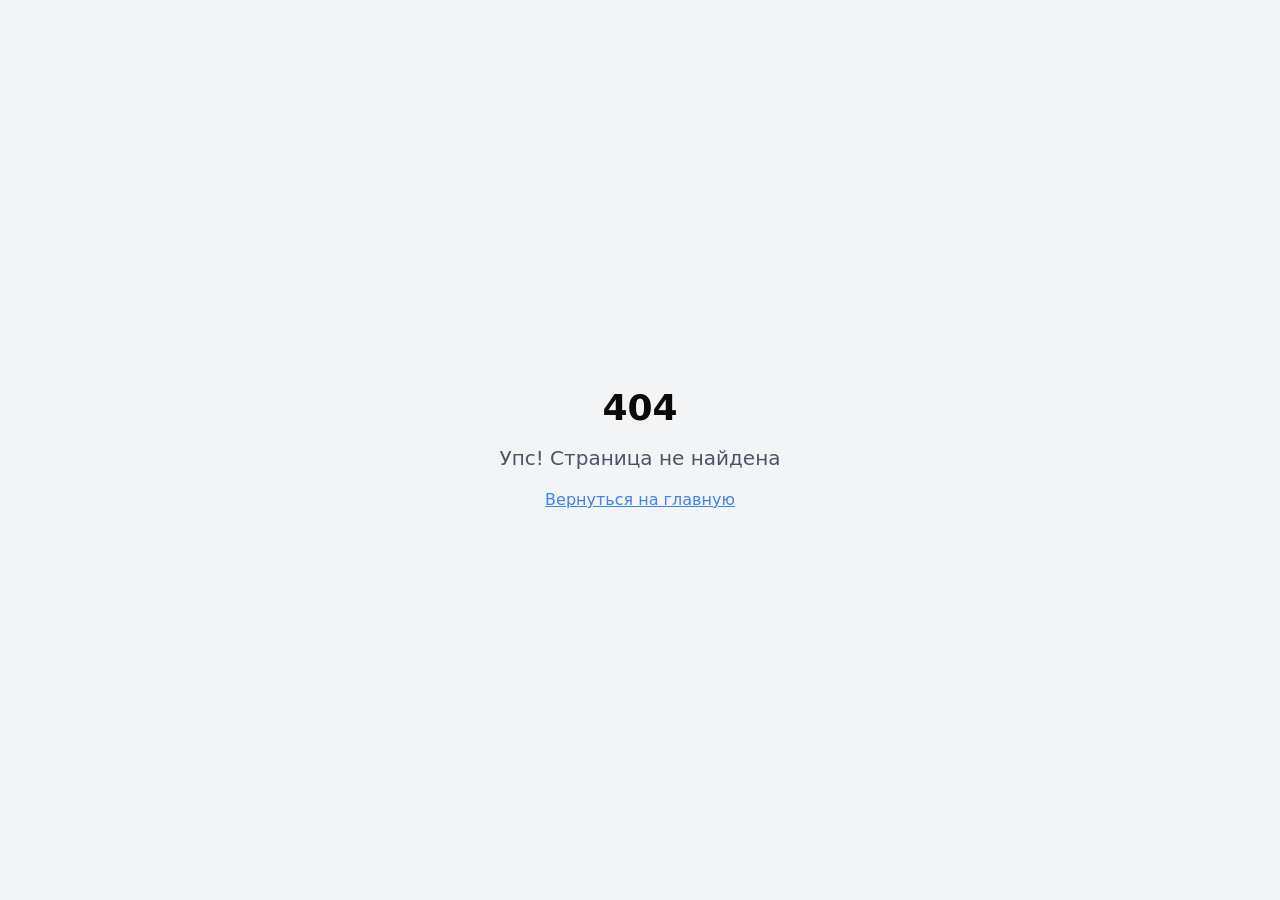
==== commit aa4a169e: "Update index.html" ====
--- a/index.html
+++ b/index.html
@@ -7,29 +7,13 @@
     <meta name="description" content="Импульс. Дай себе старт.
 ">
     <meta name="author" content="Flowrise">
-    <link rel="icon" type="image/png" href="https://cdn.poehali.dev/projects/08341ff5-14f0-4b08-977f-303dbba6a0b3/files/favicon-1779206342601.png">
     <meta property="og:title" content="Импульс">
     <meta property="og:description" content="Импульс. Дай себе старт.
 ">
     <meta property="og:image:width" content="1200">
     <meta property="og:image:height" content="630">
     <meta property="og:image:alt" content="Flowrise — платформа для развития проектов">
-    <script src="./index_files/telemetry-min.js"></script>
-      <script src="./index_files/inspector-min.js"></script><style>
-    [data-hovered] {
-      outline: 2px dashed #FBB040 !important;
-      outline-offset: 2px !important;
-      cursor: pointer !important;
-    }
-
-    [data-selected] {
-      outline: 2px solid #FBB040 !important;
-      outline-offset: 2px !important;
-    }
-  </style>
       <meta name="pp-name" value="quantum-data-strategy">
-      <script src="./index_files/pp-min-2.js"></script>
-      <script src="./index_files/route-min.js"></script>
     <script type="module" crossorigin="" src="./index_files/index-D-JRGKUG.js"></script>
     <link rel="stylesheet" crossorigin="" href="./index_files/index-BEXZt1WX.css">
   <style type="text/css">:where(html[dir="ltr"]),:where([data-sonner-toaster][dir="ltr"]){--toast-icon-margin-start: -3px;--toast-icon-margin-end: 4px;--toast-svg-margin-start: -1px;--toast-svg-margin-end: 0px;--toast-button-margin-start: auto;--toast-button-margin-end: 0;--toast-close-button-start: 0;--toast-close-button-end: unset;--toast-close-button-transform: translate(-35%, -35%)}:where(html[dir="rtl"]),:where([data-sonner-toaster][dir="rtl"]){--toast-icon-margin-start: 4px;--toast-icon-margin-end: -3px;--toast-svg-margin-start: 0px;--toast-svg-margin-end: -1px;--toast-button-margin-start: 0;--toast-button-margin-end: auto;--toast-close-button-start: unset;--toast-close-button-end: 0;--toast-close-button-transform: translate(35%, -35%)}:where([data-sonner-toaster]){position:fixed;width:var(--width);font-family:ui-sans-serif,system-ui,-apple-system,BlinkMacSystemFont,Segoe UI,Roboto,Helvetica Neue,Arial,Noto Sans,sans-serif,Apple Color Emoji,Segoe UI Emoji,Segoe UI Symbol,Noto Color Emoji;--gray1: hsl(0, 0%, 99%);--gray2: hsl(0, 0%, 97.3%);--gray3: hsl(0, 0%, 95.1%);--gray4: hsl(0, 0%, 93%);--gray5: hsl(0, 0%, 90.9%);--gray6: hsl(0, 0%, 88.7%);--gray7: hsl(0, 0%, 85.8%);--gray8: hsl(0, 0%, 78%);--gray9: hsl(0, 0%, 56.1%);--gray10: hsl(0, 0%, 52.3%);--gray11: hsl(0, 0%, 43.5%);--gray12: hsl(0, 0%, 9%);--border-radius: 8px;box-sizing:border-box;padding:0;margin:0;list-style:none;outline:none;z-index:999999999;transition:transform .4s ease}:where([data-sonner-toaster][data-lifted="true"]){transform:translateY(-10px)}@media (hover: none) and (pointer: coarse){:where([data-sonner-toaster][data-lifted="true"]){transform:none}}:where([data-sonner-toaster][data-x-position="right"]){right:var(--offset-right)}:where([data-sonner-toaster][data-x-position="left"]){left:var(--offset-left)}:where([data-sonner-toaster][data-x-position="center"]){left:50%;transform:translate(-50%)}:where([data-sonner-toaster][data-y-position="top"]){top:var(--offset-top)}:where([data-sonner-toaster][data-y-position="bottom"]){bottom:var(--offset-bottom)}:where([data-sonner-toast]){--y: translateY(100%);--lift-amount: calc(var(--lift) * var(--gap));z-index:var(--z-index);position:absolute;opacity:0;transform:var(--y);filter:blur(0);touch-action:none;transition:transform .4s,opacity .4s,height .4s,box-shadow .2s;box-sizing:border-box;outline:none;overflow-wrap:anywhere}:where([data-sonner-toast][data-styled="true"]){padding:16px;background:var(--normal-bg);border:1px solid var(--normal-border);color:var(--normal-text);border-radius:var(--border-radius);box-shadow:0 4px 12px #0000001a;width:var(--width);font-size:13px;display:flex;align-items:center;gap:6px}:where([data-sonner-toast]:focus-visible){box-shadow:0 4px 12px #0000001a,0 0 0 2px #0003}:where([data-sonner-toast][data-y-position="top"]){top:0;--y: translateY(-100%);--lift: 1;--lift-amount: calc(1 * var(--gap))}:where([data-sonner-toast][data-y-position="bottom"]){bottom:0;--y: translateY(100%);--lift: -1;--lift-amount: calc(var(--lift) * var(--gap))}:where([data-sonner-toast]) :where([data-description]){font-weight:400;line-height:1.4;color:inherit}:where([data-sonner-toast]) :where([data-title]){font-weight:500;line-height:1.5;color:inherit}:where([data-sonner-toast]) :where([data-icon]){display:flex;height:16px;width:16px;position:relative;justify-content:flex-start;align-items:center;flex-shrink:0;margin-left:var(--toast-icon-margin-start);margin-right:var(--toast-icon-margin-end)}:where([data-sonner-toast][data-promise="true"]) :where([data-icon])>svg{opacity:0;transform:scale(.8);transform-origin:center;animation:sonner-fade-in .3s ease forwards}:where([data-sonner-toast]) :where([data-icon])>*{flex-shrink:0}:where([data-sonner-toast]) :where([data-icon]) svg{margin-left:var(--toast-svg-margin-start);margin-right:var(--toast-svg-margin-end)}:where([data-sonner-toast]) :where([data-content]){display:flex;flex-direction:column;gap:2px}[data-sonner-toast][data-styled=true] [data-button]{border-radius:4px;padding-left:8px;padding-right:8px;height:24px;font-size:12px;color:var(--normal-bg);background:var(--normal-text);margin-left:var(--toast-button-margin-start);margin-right:var(--toast-button-margin-end);border:none;cursor:pointer;outline:none;display:flex;align-items:center;flex-shrink:0;transition:opacity .4s,box-shadow .2s}:where([data-sonner-toast]) :where([data-button]):focus-visible{box-shadow:0 0 0 2px #0006}:where([data-sonner-toast]) :where([data-button]):first-of-type{margin-left:var(--toast-button-margin-start);margin-right:var(--toast-button-margin-end)}:where([data-sonner-toast]) :where([data-cancel]){color:var(--normal-text);background:rgba(0,0,0,.08)}:where([data-sonner-toast][data-theme="dark"]) :where([data-cancel]){background:rgba(255,255,255,.3)}:where([data-sonner-toast]) :where([data-close-button]){position:absolute;left:var(--toast-close-button-start);right:var(--toast-close-button-end);top:0;height:20px;width:20px;display:flex;justify-content:center;align-items:center;padding:0;color:var(--gray12);border:1px solid var(--gray4);transform:var(--toast-close-button-transform);border-radius:50%;cursor:pointer;z-index:1;transition:opacity .1s,background .2s,border-color .2s}[data-sonner-toast] [data-close-button]{background:var(--gray1)}:where([data-sonner-toast]) :where([data-close-button]):focus-visible{box-shadow:0 4px 12px #0000001a,0 0 0 2px #0003}:where([data-sonner-toast]) :where([data-disabled="true"]){cursor:not-allowed}:where([data-sonner-toast]):hover :where([data-close-button]):hover{background:var(--gray2);border-color:var(--gray5)}:where([data-sonner-toast][data-swiping="true"]):before{content:"";position:absolute;left:-50%;right:-50%;height:100%;z-index:-1}:where([data-sonner-toast][data-y-position="top"][data-swiping="true"]):before{bottom:50%;transform:scaleY(3) translateY(50%)}:where([data-sonner-toast][data-y-position="bottom"][data-swiping="true"]):before{top:50%;transform:scaleY(3) translateY(-50%)}:where([data-sonner-toast][data-swiping="false"][data-removed="true"]):before{content:"";position:absolute;inset:0;transform:scaleY(2)}:where([data-sonner-toast]):after{content:"";position:absolute;left:0;height:calc(var(--gap) + 1px);bottom:100%;width:100%}:where([data-sonner-toast][data-mounted="true"]){--y: translateY(0);opacity:1}:where([data-sonner-toast][data-expanded="false"][data-front="false"]){--scale: var(--toasts-before) * .05 + 1;--y: translateY(calc(var(--lift-amount) * var(--toasts-before))) scale(calc(-1 * var(--scale)));height:var(--front-toast-height)}:where([data-sonner-toast])>*{transition:opacity .4s}:where([data-sonner-toast][data-expanded="false"][data-front="false"][data-styled="true"])>*{opacity:0}:where([data-sonner-toast][data-visible="false"]){opacity:0;pointer-events:none}:where([data-sonner-toast][data-mounted="true"][data-expanded="true"]){--y: translateY(calc(var(--lift) * var(--offset)));height:var(--initial-height)}:where([data-sonner-toast][data-removed="true"][data-front="true"][data-swipe-out="false"]){--y: translateY(calc(var(--lift) * -100%));opacity:0}:where([data-sonner-toast][data-removed="true"][data-front="false"][data-swipe-out="false"][data-expanded="true"]){--y: translateY(calc(var(--lift) * var(--offset) + var(--lift) * -100%));opacity:0}:where([data-sonner-toast][data-removed="true"][data-front="false"][data-swipe-out="false"][data-expanded="false"]){--y: translateY(40%);opacity:0;transition:transform .5s,opacity .2s}:where([data-sonner-toast][data-removed="true"][data-front="false"]):before{height:calc(var(--initial-height) + 20%)}[data-sonner-toast][data-swiping=true]{transform:var(--y) translateY(var(--swipe-amount-y, 0px)) translate(var(--swipe-amount-x, 0px));transition:none}[data-sonner-toast][data-swiped=true]{user-select:none}[data-sonner-toast][data-swipe-out=true][data-y-position=bottom],[data-sonner-toast][data-swipe-out=true][data-y-position=top]{animation-duration:.2s;animation-timing-function:ease-out;animation-fill-mode:forwards}[data-sonner-toast][data-swipe-out=true][data-swipe-direction=left]{animation-name:swipe-out-left}[data-sonner-toast][data-swipe-out=true][data-swipe-direction=right]{animation-name:swipe-out-right}[data-sonner-toast][data-swipe-out=true][data-swipe-direction=up]{animation-name:swipe-out-up}[data-sonner-toast][data-swipe-out=true][data-swipe-direction=down]{animation-name:swipe-out-down}@keyframes swipe-out-left{0%{transform:var(--y) translate(var(--swipe-amount-x));opacity:1}to{transform:var(--y) translate(calc(var(--swipe-amount-x) - 100%));opacity:0}}@keyframes swipe-out-right{0%{transform:var(--y) translate(var(--swipe-amount-x));opacity:1}to{transform:var(--y) translate(calc(var(--swipe-amount-x) + 100%));opacity:0}}@keyframes swipe-out-up{0%{transform:var(--y) translateY(var(--swipe-amount-y));opacity:1}to{transform:var(--y) translateY(calc(var(--swipe-amount-y) - 100%));opacity:0}}@keyframes swipe-out-down{0%{transform:var(--y) translateY(var(--swipe-amount-y));opacity:1}to{transform:var(--y) translateY(calc(var(--swipe-amount-y) + 100%));opacity:0}}@media (max-width: 600px){[data-sonner-toaster]{position:fixed;right:var(--mobile-offset-right);left:var(--mobile-offset-left);width:100%}[data-sonner-toaster][dir=rtl]{left:calc(var(--mobile-offset-left) * -1)}[data-sonner-toaster] [data-sonner-toast]{left:0;right:0;width:calc(100% - var(--mobile-offset-left) * 2)}[data-sonner-toaster][data-x-position=left]{left:var(--mobile-offset-left)}[data-sonner-toaster][data-y-position=bottom]{bottom:var(--mobile-offset-bottom)}[data-sonner-toaster][data-y-position=top]{top:var(--mobile-offset-top)}[data-sonner-toaster][data-x-position=center]{left:var(--mobile-offset-left);right:var(--mobile-offset-right);transform:none}}[data-sonner-toaster][data-theme=light]{--normal-bg: #fff;--normal-border: var(--gray4);--normal-text: var(--gray12);--success-bg: hsl(143, 85%, 96%);--success-border: hsl(145, 92%, 91%);--success-text: hsl(140, 100%, 27%);--info-bg: hsl(208, 100%, 97%);--info-border: hsl(221, 91%, 91%);--info-text: hsl(210, 92%, 45%);--warning-bg: hsl(49, 100%, 97%);--warning-border: hsl(49, 91%, 91%);--warning-text: hsl(31, 92%, 45%);--error-bg: hsl(359, 100%, 97%);--error-border: hsl(359, 100%, 94%);--error-text: hsl(360, 100%, 45%)}[data-sonner-toaster][data-theme=light] [data-sonner-toast][data-invert=true]{--normal-bg: #000;--normal-border: hsl(0, 0%, 20%);--normal-text: var(--gray1)}[data-sonner-toaster][data-theme=dark] [data-sonner-toast][data-invert=true]{--normal-bg: #fff;--normal-border: var(--gray3);--normal-text: var(--gray12)}[data-sonner-toaster][data-theme=dark]{--normal-bg: #000;--normal-bg-hover: hsl(0, 0%, 12%);--normal-border: hsl(0, 0%, 20%);--normal-border-hover: hsl(0, 0%, 25%);--normal-text: var(--gray1);--success-bg: hsl(150, 100%, 6%);--success-border: hsl(147, 100%, 12%);--success-text: hsl(150, 86%, 65%);--info-bg: hsl(215, 100%, 6%);--info-border: hsl(223, 100%, 12%);--info-text: hsl(216, 87%, 65%);--warning-bg: hsl(64, 100%, 6%);--warning-border: hsl(60, 100%, 12%);--warning-text: hsl(46, 87%, 65%);--error-bg: hsl(358, 76%, 10%);--error-border: hsl(357, 89%, 16%);--error-text: hsl(358, 100%, 81%)}[data-sonner-toaster][data-theme=dark] [data-sonner-toast] [data-close-button]{background:var(--normal-bg);border-color:var(--normal-border);color:var(--normal-text)}[data-sonner-toaster][data-theme=dark] [data-sonner-toast] [data-close-button]:hover{background:var(--normal-bg-hover);border-color:var(--normal-border-hover)}[data-rich-colors=true][data-sonner-toast][data-type=success],[data-rich-colors=true][data-sonner-toast][data-type=success] [data-close-button]{background:var(--success-bg);border-color:var(--success-border);color:var(--success-text)}[data-rich-colors=true][data-sonner-toast][data-type=info],[data-rich-colors=true][data-sonner-toast][data-type=info] [data-close-button]{background:var(--info-bg);border-color:var(--info-border);color:var(--info-text)}[data-rich-colors=true][data-sonner-toast][data-type=warning],[data-rich-colors=true][data-sonner-toast][data-type=warning] [data-close-button]{background:var(--warning-bg);border-color:var(--warning-border);color:var(--warning-text)}[data-rich-colors=true][data-sonner-toast][data-type=error],[data-rich-colors=true][data-sonner-toast][data-type=error] [data-close-button]{background:var(--error-bg);border-color:var(--error-border);color:var(--error-text)}.sonner-loading-wrapper{--size: 16px;height:var(--size);width:var(--size);position:absolute;inset:0;z-index:10}.sonner-loading-wrapper[data-visible=false]{transform-origin:center;animation:sonner-fade-out .2s ease forwards}.sonner-spinner{position:relative;top:50%;left:50%;height:var(--size);width:var(--size)}.sonner-loading-bar{animation:sonner-spin 1.2s linear infinite;background:var(--gray11);border-radius:6px;height:8%;left:-10%;position:absolute;top:-3.9%;width:24%}.sonner-loading-bar:nth-child(1){animation-delay:-1.2s;transform:rotate(.0001deg) translate(146%)}.sonner-loading-bar:nth-child(2){animation-delay:-1.1s;transform:rotate(30deg) translate(146%)}.sonner-loading-bar:nth-child(3){animation-delay:-1s;transform:rotate(60deg) translate(146%)}.sonner-loading-bar:nth-child(4){animation-delay:-.9s;transform:rotate(90deg) translate(146%)}.sonner-loading-bar:nth-child(5){animation-delay:-.8s;transform:rotate(120deg) translate(146%)}.sonner-loading-bar:nth-child(6){animation-delay:-.7s;transform:rotate(150deg) translate(146%)}.sonner-loading-bar:nth-child(7){animation-delay:-.6s;transform:rotate(180deg) translate(146%)}.sonner-loading-bar:nth-child(8){animation-delay:-.5s;transform:rotate(210deg) translate(146%)}.sonner-loading-bar:nth-child(9){animation-delay:-.4s;transform:rotate(240deg) translate(146%)}.sonner-loading-bar:nth-child(10){animation-delay:-.3s;transform:rotate(270deg) translate(146%)}.sonner-loading-bar:nth-child(11){animation-delay:-.2s;transform:rotate(300deg) translate(146%)}.sonner-loading-bar:nth-child(12){animation-delay:-.1s;transform:rotate(330deg) translate(146%)}@keyframes sonner-fade-in{0%{opacity:0;transform:scale(.8)}to{opacity:1;transform:scale(1)}}@keyframes sonner-fade-out{0%{opacity:1;transform:scale(1)}to{opacity:0;transform:scale(.8)}}@keyframes sonner-spin{0%{opacity:1}to{opacity:.15}}@media (prefers-reduced-motion){[data-sonner-toast],[data-sonner-toast]>*,.sonner-loading-bar{transition:none!important;animation:none!important}}.sonner-loader{position:absolute;top:50%;left:50%;transform:translate(-50%,-50%);transform-origin:center;transition:opacity .2s,transform .2s}.sonner-loader[data-visible=false]{opacity:0;transform:scale(.8) translate(-50%,-50%)}
@@ -43,4 +27,4 @@
 всё остальное тоже.</h2><p class="text-lg md:text-xl max-w-2xl mt-5 text-neutral-400 leading-relaxed" style="opacity: 0; transform: translateY(50px);">Сон, управление стрессом, дыхательные техники и таймер для медитации. Просто и доступно.</p><div class="mt-10" style="opacity: 0; transform: translateY(20px);"><a href="https://quantum-data-strategy--preview.poehali.dev/mental" class="inline-flex items-center justify-center gap-2 whitespace-nowrap ring-offset-background focus-visible:outline-none focus-visible:ring-2 focus-visible:ring-ring focus-visible:ring-offset-2 disabled:pointer-events-none disabled:opacity-50 [&amp;_svg]:pointer-events-none [&amp;_svg]:size-4 [&amp;_svg]:shrink-0 h-11 bg-[#FF6B35] hover:bg-[#e85a22] text-white font-bold text-base px-8 py-6 rounded-xl border-0 transition-all hover:scale-105">Начать практику</a></div></section><section id="footer" class="relative h-screen w-full snap-start flex flex-col justify-center p-8 md:p-16 lg:p-24 overflow-hidden"><h2 class="text-4xl md:text-6xl lg:text-[5rem] xl:text-[6rem] font-black leading-[1.1] tracking-tight max-w-4xl text-white whitespace-pre-line" style="opacity: 0; transform: translateY(50px);">Импульс — это ты.</h2><p class="text-lg md:text-xl max-w-2xl mt-5 text-neutral-400 leading-relaxed" style="opacity: 0; transform: translateY(50px);">Начни с малого. Один шаг, один день, одна привычка — и жизнь меняется.</p><div style="opacity: 0; transform: translateY(30px);"><p class="text-neutral-600 text-xs mt-16 max-w-lg leading-relaxed">Материалы носят ознакомительный характер. Проконсультируйтесь со специалистом перед началом тренировок или изменением рациона.</p></div><div class="mt-10" style="opacity: 0; transform: translateY(20px);"><a href="https://quantum-data-strategy--preview.poehali.dev/#hero" class="inline-flex items-center justify-center gap-2 whitespace-nowrap ring-offset-background focus-visible:outline-none focus-visible:ring-2 focus-visible:ring-ring focus-visible:ring-offset-2 disabled:pointer-events-none disabled:opacity-50 [&amp;_svg]:pointer-events-none [&amp;_svg]:size-4 [&amp;_svg]:shrink-0 h-11 bg-[#FF6B35] hover:bg-[#e85a22] text-white font-bold text-base px-8 py-6 rounded-xl border-0 transition-all hover:scale-105">Начать путь</a></div></section></div></div><div class="fixed bottom-4 right-4 z-[9999] flex items-center gap-3 opacity-90 hover:opacity-100 transition-opacity"><img src="./index_files/fc3221f0-7cbc-423c-aef0-0fc8deb1ab8a.jpg" alt="Импульс" class="w-12 h-12 rounded-xl object-cover shadow-lg"><span class="text-white text-base font-bold tracking-wide drop-shadow-lg">Импульс</span></div></div></div>
 
 
-<img id="poehali-badge" src="./index_files/created-badge.svg" style="position: fixed; bottom: 20px; right: 20px; width: 10rem; height: auto; z-index: 999999; cursor: pointer;"><img src="./index_files/logo-b.svg" alt="Poehali logo" style="height: 22px; width: auto; display: block;"><span>Сайт создан на Poehali.dev</span></img><div id="poehali-badge-tooltip" style="position: fixed; bottom: calc(80px); right: 20px; background-color: rgba(0, 0, 0, 0.8); color: white; padding: 8px 12px; border-radius: 4px; font-family: sans-serif; font-size: 12px; font-weight: normal; white-space: nowrap; z-index: 999999; display: none; box-shadow: rgba(0, 0, 0, 0.2) 0px 2px 5px;">Подключите премиум, чтобы скрыть</div></body></html>+</body></html>
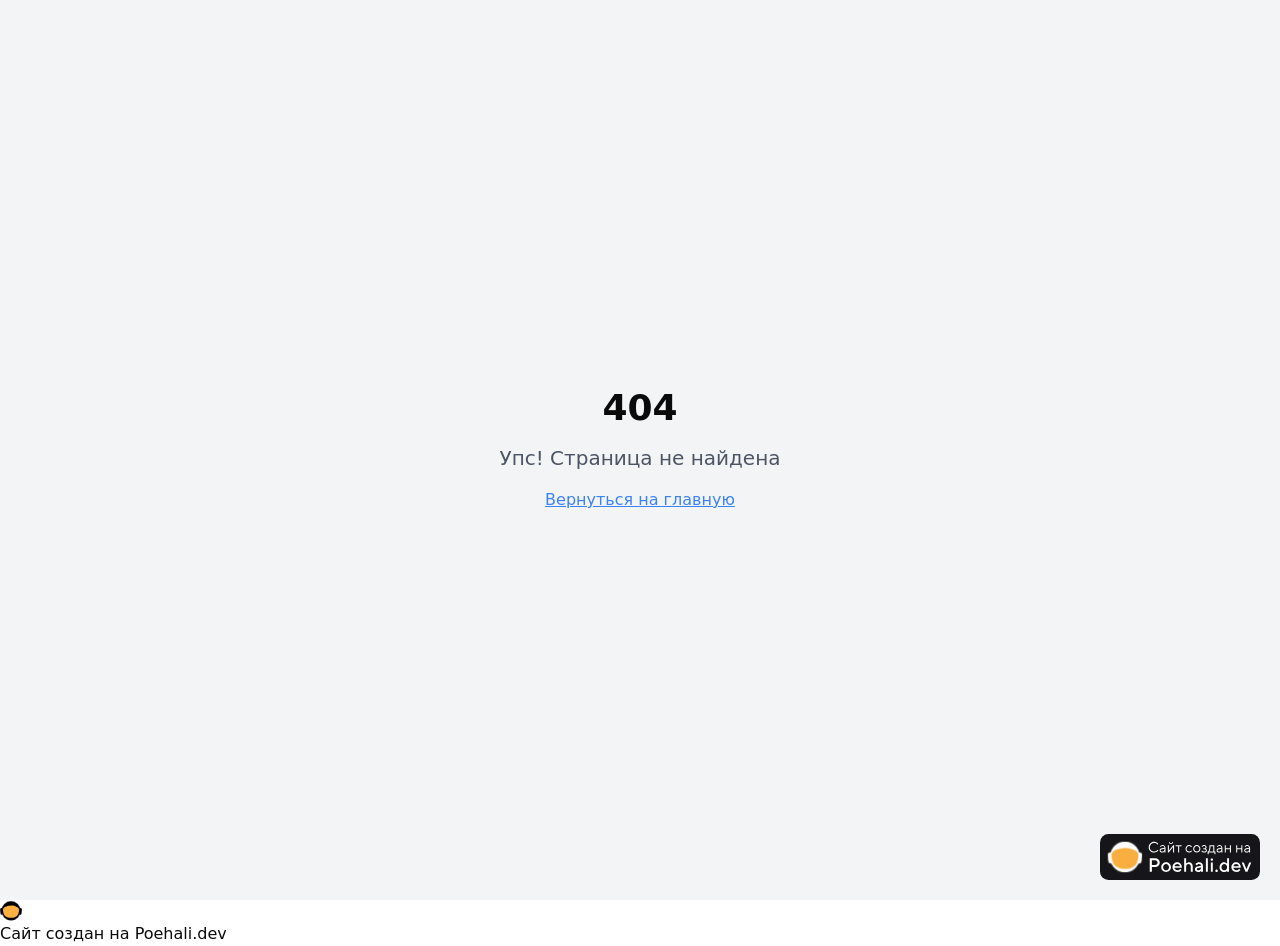
==== commit b6ff36a8: "Add files via upload" ====
--- a/index.html
+++ b/index.html
@@ -7,13 +7,29 @@
     <meta name="description" content="Импульс. Дай себе старт.
 ">
     <meta name="author" content="Flowrise">
+    <link rel="icon" type="image/png" href="https://cdn.poehali.dev/projects/08341ff5-14f0-4b08-977f-303dbba6a0b3/files/favicon-1779206342601.png">
     <meta property="og:title" content="Импульс">
     <meta property="og:description" content="Импульс. Дай себе старт.
 ">
     <meta property="og:image:width" content="1200">
     <meta property="og:image:height" content="630">
     <meta property="og:image:alt" content="Flowrise — платформа для развития проектов">
+    <script src="./index_files/telemetry-min.js"></script>
+      <script src="./index_files/inspector-min.js"></script><style>
+    [data-hovered] {
+      outline: 2px dashed #FBB040 !important;
+      outline-offset: 2px !important;
+      cursor: pointer !important;
+    }
+
+    [data-selected] {
+      outline: 2px solid #FBB040 !important;
+      outline-offset: 2px !important;
+    }
+  </style>
       <meta name="pp-name" value="quantum-data-strategy">
+      <script src="./index_files/pp-min-2.js"></script>
+      <script src="./index_files/route-min.js"></script>
     <script type="module" crossorigin="" src="./index_files/index-D-JRGKUG.js"></script>
     <link rel="stylesheet" crossorigin="" href="./index_files/index-BEXZt1WX.css">
   <style type="text/css">:where(html[dir="ltr"]),:where([data-sonner-toaster][dir="ltr"]){--toast-icon-margin-start: -3px;--toast-icon-margin-end: 4px;--toast-svg-margin-start: -1px;--toast-svg-margin-end: 0px;--toast-button-margin-start: auto;--toast-button-margin-end: 0;--toast-close-button-start: 0;--toast-close-button-end: unset;--toast-close-button-transform: translate(-35%, -35%)}:where(html[dir="rtl"]),:where([data-sonner-toaster][dir="rtl"]){--toast-icon-margin-start: 4px;--toast-icon-margin-end: -3px;--toast-svg-margin-start: 0px;--toast-svg-margin-end: -1px;--toast-button-margin-start: 0;--toast-button-margin-end: auto;--toast-close-button-start: unset;--toast-close-button-end: 0;--toast-close-button-transform: translate(35%, -35%)}:where([data-sonner-toaster]){position:fixed;width:var(--width);font-family:ui-sans-serif,system-ui,-apple-system,BlinkMacSystemFont,Segoe UI,Roboto,Helvetica Neue,Arial,Noto Sans,sans-serif,Apple Color Emoji,Segoe UI Emoji,Segoe UI Symbol,Noto Color Emoji;--gray1: hsl(0, 0%, 99%);--gray2: hsl(0, 0%, 97.3%);--gray3: hsl(0, 0%, 95.1%);--gray4: hsl(0, 0%, 93%);--gray5: hsl(0, 0%, 90.9%);--gray6: hsl(0, 0%, 88.7%);--gray7: hsl(0, 0%, 85.8%);--gray8: hsl(0, 0%, 78%);--gray9: hsl(0, 0%, 56.1%);--gray10: hsl(0, 0%, 52.3%);--gray11: hsl(0, 0%, 43.5%);--gray12: hsl(0, 0%, 9%);--border-radius: 8px;box-sizing:border-box;padding:0;margin:0;list-style:none;outline:none;z-index:999999999;transition:transform .4s ease}:where([data-sonner-toaster][data-lifted="true"]){transform:translateY(-10px)}@media (hover: none) and (pointer: coarse){:where([data-sonner-toaster][data-lifted="true"]){transform:none}}:where([data-sonner-toaster][data-x-position="right"]){right:var(--offset-right)}:where([data-sonner-toaster][data-x-position="left"]){left:var(--offset-left)}:where([data-sonner-toaster][data-x-position="center"]){left:50%;transform:translate(-50%)}:where([data-sonner-toaster][data-y-position="top"]){top:var(--offset-top)}:where([data-sonner-toaster][data-y-position="bottom"]){bottom:var(--offset-bottom)}:where([data-sonner-toast]){--y: translateY(100%);--lift-amount: calc(var(--lift) * var(--gap));z-index:var(--z-index);position:absolute;opacity:0;transform:var(--y);filter:blur(0);touch-action:none;transition:transform .4s,opacity .4s,height .4s,box-shadow .2s;box-sizing:border-box;outline:none;overflow-wrap:anywhere}:where([data-sonner-toast][data-styled="true"]){padding:16px;background:var(--normal-bg);border:1px solid var(--normal-border);color:var(--normal-text);border-radius:var(--border-radius);box-shadow:0 4px 12px #0000001a;width:var(--width);font-size:13px;display:flex;align-items:center;gap:6px}:where([data-sonner-toast]:focus-visible){box-shadow:0 4px 12px #0000001a,0 0 0 2px #0003}:where([data-sonner-toast][data-y-position="top"]){top:0;--y: translateY(-100%);--lift: 1;--lift-amount: calc(1 * var(--gap))}:where([data-sonner-toast][data-y-position="bottom"]){bottom:0;--y: translateY(100%);--lift: -1;--lift-amount: calc(var(--lift) * var(--gap))}:where([data-sonner-toast]) :where([data-description]){font-weight:400;line-height:1.4;color:inherit}:where([data-sonner-toast]) :where([data-title]){font-weight:500;line-height:1.5;color:inherit}:where([data-sonner-toast]) :where([data-icon]){display:flex;height:16px;width:16px;position:relative;justify-content:flex-start;align-items:center;flex-shrink:0;margin-left:var(--toast-icon-margin-start);margin-right:var(--toast-icon-margin-end)}:where([data-sonner-toast][data-promise="true"]) :where([data-icon])>svg{opacity:0;transform:scale(.8);transform-origin:center;animation:sonner-fade-in .3s ease forwards}:where([data-sonner-toast]) :where([data-icon])>*{flex-shrink:0}:where([data-sonner-toast]) :where([data-icon]) svg{margin-left:var(--toast-svg-margin-start);margin-right:var(--toast-svg-margin-end)}:where([data-sonner-toast]) :where([data-content]){display:flex;flex-direction:column;gap:2px}[data-sonner-toast][data-styled=true] [data-button]{border-radius:4px;padding-left:8px;padding-right:8px;height:24px;font-size:12px;color:var(--normal-bg);background:var(--normal-text);margin-left:var(--toast-button-margin-start);margin-right:var(--toast-button-margin-end);border:none;cursor:pointer;outline:none;display:flex;align-items:center;flex-shrink:0;transition:opacity .4s,box-shadow .2s}:where([data-sonner-toast]) :where([data-button]):focus-visible{box-shadow:0 0 0 2px #0006}:where([data-sonner-toast]) :where([data-button]):first-of-type{margin-left:var(--toast-button-margin-start);margin-right:var(--toast-button-margin-end)}:where([data-sonner-toast]) :where([data-cancel]){color:var(--normal-text);background:rgba(0,0,0,.08)}:where([data-sonner-toast][data-theme="dark"]) :where([data-cancel]){background:rgba(255,255,255,.3)}:where([data-sonner-toast]) :where([data-close-button]){position:absolute;left:var(--toast-close-button-start);right:var(--toast-close-button-end);top:0;height:20px;width:20px;display:flex;justify-content:center;align-items:center;padding:0;color:var(--gray12);border:1px solid var(--gray4);transform:var(--toast-close-button-transform);border-radius:50%;cursor:pointer;z-index:1;transition:opacity .1s,background .2s,border-color .2s}[data-sonner-toast] [data-close-button]{background:var(--gray1)}:where([data-sonner-toast]) :where([data-close-button]):focus-visible{box-shadow:0 4px 12px #0000001a,0 0 0 2px #0003}:where([data-sonner-toast]) :where([data-disabled="true"]){cursor:not-allowed}:where([data-sonner-toast]):hover :where([data-close-button]):hover{background:var(--gray2);border-color:var(--gray5)}:where([data-sonner-toast][data-swiping="true"]):before{content:"";position:absolute;left:-50%;right:-50%;height:100%;z-index:-1}:where([data-sonner-toast][data-y-position="top"][data-swiping="true"]):before{bottom:50%;transform:scaleY(3) translateY(50%)}:where([data-sonner-toast][data-y-position="bottom"][data-swiping="true"]):before{top:50%;transform:scaleY(3) translateY(-50%)}:where([data-sonner-toast][data-swiping="false"][data-removed="true"]):before{content:"";position:absolute;inset:0;transform:scaleY(2)}:where([data-sonner-toast]):after{content:"";position:absolute;left:0;height:calc(var(--gap) + 1px);bottom:100%;width:100%}:where([data-sonner-toast][data-mounted="true"]){--y: translateY(0);opacity:1}:where([data-sonner-toast][data-expanded="false"][data-front="false"]){--scale: var(--toasts-before) * .05 + 1;--y: translateY(calc(var(--lift-amount) * var(--toasts-before))) scale(calc(-1 * var(--scale)));height:var(--front-toast-height)}:where([data-sonner-toast])>*{transition:opacity .4s}:where([data-sonner-toast][data-expanded="false"][data-front="false"][data-styled="true"])>*{opacity:0}:where([data-sonner-toast][data-visible="false"]){opacity:0;pointer-events:none}:where([data-sonner-toast][data-mounted="true"][data-expanded="true"]){--y: translateY(calc(var(--lift) * var(--offset)));height:var(--initial-height)}:where([data-sonner-toast][data-removed="true"][data-front="true"][data-swipe-out="false"]){--y: translateY(calc(var(--lift) * -100%));opacity:0}:where([data-sonner-toast][data-removed="true"][data-front="false"][data-swipe-out="false"][data-expanded="true"]){--y: translateY(calc(var(--lift) * var(--offset) + var(--lift) * -100%));opacity:0}:where([data-sonner-toast][data-removed="true"][data-front="false"][data-swipe-out="false"][data-expanded="false"]){--y: translateY(40%);opacity:0;transition:transform .5s,opacity .2s}:where([data-sonner-toast][data-removed="true"][data-front="false"]):before{height:calc(var(--initial-height) + 20%)}[data-sonner-toast][data-swiping=true]{transform:var(--y) translateY(var(--swipe-amount-y, 0px)) translate(var(--swipe-amount-x, 0px));transition:none}[data-sonner-toast][data-swiped=true]{user-select:none}[data-sonner-toast][data-swipe-out=true][data-y-position=bottom],[data-sonner-toast][data-swipe-out=true][data-y-position=top]{animation-duration:.2s;animation-timing-function:ease-out;animation-fill-mode:forwards}[data-sonner-toast][data-swipe-out=true][data-swipe-direction=left]{animation-name:swipe-out-left}[data-sonner-toast][data-swipe-out=true][data-swipe-direction=right]{animation-name:swipe-out-right}[data-sonner-toast][data-swipe-out=true][data-swipe-direction=up]{animation-name:swipe-out-up}[data-sonner-toast][data-swipe-out=true][data-swipe-direction=down]{animation-name:swipe-out-down}@keyframes swipe-out-left{0%{transform:var(--y) translate(var(--swipe-amount-x));opacity:1}to{transform:var(--y) translate(calc(var(--swipe-amount-x) - 100%));opacity:0}}@keyframes swipe-out-right{0%{transform:var(--y) translate(var(--swipe-amount-x));opacity:1}to{transform:var(--y) translate(calc(var(--swipe-amount-x) + 100%));opacity:0}}@keyframes swipe-out-up{0%{transform:var(--y) translateY(var(--swipe-amount-y));opacity:1}to{transform:var(--y) translateY(calc(var(--swipe-amount-y) - 100%));opacity:0}}@keyframes swipe-out-down{0%{transform:var(--y) translateY(var(--swipe-amount-y));opacity:1}to{transform:var(--y) translateY(calc(var(--swipe-amount-y) + 100%));opacity:0}}@media (max-width: 600px){[data-sonner-toaster]{position:fixed;right:var(--mobile-offset-right);left:var(--mobile-offset-left);width:100%}[data-sonner-toaster][dir=rtl]{left:calc(var(--mobile-offset-left) * -1)}[data-sonner-toaster] [data-sonner-toast]{left:0;right:0;width:calc(100% - var(--mobile-offset-left) * 2)}[data-sonner-toaster][data-x-position=left]{left:var(--mobile-offset-left)}[data-sonner-toaster][data-y-position=bottom]{bottom:var(--mobile-offset-bottom)}[data-sonner-toaster][data-y-position=top]{top:var(--mobile-offset-top)}[data-sonner-toaster][data-x-position=center]{left:var(--mobile-offset-left);right:var(--mobile-offset-right);transform:none}}[data-sonner-toaster][data-theme=light]{--normal-bg: #fff;--normal-border: var(--gray4);--normal-text: var(--gray12);--success-bg: hsl(143, 85%, 96%);--success-border: hsl(145, 92%, 91%);--success-text: hsl(140, 100%, 27%);--info-bg: hsl(208, 100%, 97%);--info-border: hsl(221, 91%, 91%);--info-text: hsl(210, 92%, 45%);--warning-bg: hsl(49, 100%, 97%);--warning-border: hsl(49, 91%, 91%);--warning-text: hsl(31, 92%, 45%);--error-bg: hsl(359, 100%, 97%);--error-border: hsl(359, 100%, 94%);--error-text: hsl(360, 100%, 45%)}[data-sonner-toaster][data-theme=light] [data-sonner-toast][data-invert=true]{--normal-bg: #000;--normal-border: hsl(0, 0%, 20%);--normal-text: var(--gray1)}[data-sonner-toaster][data-theme=dark] [data-sonner-toast][data-invert=true]{--normal-bg: #fff;--normal-border: var(--gray3);--normal-text: var(--gray12)}[data-sonner-toaster][data-theme=dark]{--normal-bg: #000;--normal-bg-hover: hsl(0, 0%, 12%);--normal-border: hsl(0, 0%, 20%);--normal-border-hover: hsl(0, 0%, 25%);--normal-text: var(--gray1);--success-bg: hsl(150, 100%, 6%);--success-border: hsl(147, 100%, 12%);--success-text: hsl(150, 86%, 65%);--info-bg: hsl(215, 100%, 6%);--info-border: hsl(223, 100%, 12%);--info-text: hsl(216, 87%, 65%);--warning-bg: hsl(64, 100%, 6%);--warning-border: hsl(60, 100%, 12%);--warning-text: hsl(46, 87%, 65%);--error-bg: hsl(358, 76%, 10%);--error-border: hsl(357, 89%, 16%);--error-text: hsl(358, 100%, 81%)}[data-sonner-toaster][data-theme=dark] [data-sonner-toast] [data-close-button]{background:var(--normal-bg);border-color:var(--normal-border);color:var(--normal-text)}[data-sonner-toaster][data-theme=dark] [data-sonner-toast] [data-close-button]:hover{background:var(--normal-bg-hover);border-color:var(--normal-border-hover)}[data-rich-colors=true][data-sonner-toast][data-type=success],[data-rich-colors=true][data-sonner-toast][data-type=success] [data-close-button]{background:var(--success-bg);border-color:var(--success-border);color:var(--success-text)}[data-rich-colors=true][data-sonner-toast][data-type=info],[data-rich-colors=true][data-sonner-toast][data-type=info] [data-close-button]{background:var(--info-bg);border-color:var(--info-border);color:var(--info-text)}[data-rich-colors=true][data-sonner-toast][data-type=warning],[data-rich-colors=true][data-sonner-toast][data-type=warning] [data-close-button]{background:var(--warning-bg);border-color:var(--warning-border);color:var(--warning-text)}[data-rich-colors=true][data-sonner-toast][data-type=error],[data-rich-colors=true][data-sonner-toast][data-type=error] [data-close-button]{background:var(--error-bg);border-color:var(--error-border);color:var(--error-text)}.sonner-loading-wrapper{--size: 16px;height:var(--size);width:var(--size);position:absolute;inset:0;z-index:10}.sonner-loading-wrapper[data-visible=false]{transform-origin:center;animation:sonner-fade-out .2s ease forwards}.sonner-spinner{position:relative;top:50%;left:50%;height:var(--size);width:var(--size)}.sonner-loading-bar{animation:sonner-spin 1.2s linear infinite;background:var(--gray11);border-radius:6px;height:8%;left:-10%;position:absolute;top:-3.9%;width:24%}.sonner-loading-bar:nth-child(1){animation-delay:-1.2s;transform:rotate(.0001deg) translate(146%)}.sonner-loading-bar:nth-child(2){animation-delay:-1.1s;transform:rotate(30deg) translate(146%)}.sonner-loading-bar:nth-child(3){animation-delay:-1s;transform:rotate(60deg) translate(146%)}.sonner-loading-bar:nth-child(4){animation-delay:-.9s;transform:rotate(90deg) translate(146%)}.sonner-loading-bar:nth-child(5){animation-delay:-.8s;transform:rotate(120deg) translate(146%)}.sonner-loading-bar:nth-child(6){animation-delay:-.7s;transform:rotate(150deg) translate(146%)}.sonner-loading-bar:nth-child(7){animation-delay:-.6s;transform:rotate(180deg) translate(146%)}.sonner-loading-bar:nth-child(8){animation-delay:-.5s;transform:rotate(210deg) translate(146%)}.sonner-loading-bar:nth-child(9){animation-delay:-.4s;transform:rotate(240deg) translate(146%)}.sonner-loading-bar:nth-child(10){animation-delay:-.3s;transform:rotate(270deg) translate(146%)}.sonner-loading-bar:nth-child(11){animation-delay:-.2s;transform:rotate(300deg) translate(146%)}.sonner-loading-bar:nth-child(12){animation-delay:-.1s;transform:rotate(330deg) translate(146%)}@keyframes sonner-fade-in{0%{opacity:0;transform:scale(.8)}to{opacity:1;transform:scale(1)}}@keyframes sonner-fade-out{0%{opacity:1;transform:scale(1)}to{opacity:0;transform:scale(.8)}}@keyframes sonner-spin{0%{opacity:1}to{opacity:.15}}@media (prefers-reduced-motion){[data-sonner-toast],[data-sonner-toast]>*,.sonner-loading-bar{transition:none!important;animation:none!important}}.sonner-loader{position:absolute;top:50%;left:50%;transform:translate(-50%,-50%);transform-origin:center;transition:opacity .2s,transform .2s}.sonner-loader[data-visible=false]{opacity:0;transform:scale(.8) translate(-50%,-50%)}
@@ -27,4 +43,4 @@
 всё остальное тоже.</h2><p class="text-lg md:text-xl max-w-2xl mt-5 text-neutral-400 leading-relaxed" style="opacity: 0; transform: translateY(50px);">Сон, управление стрессом, дыхательные техники и таймер для медитации. Просто и доступно.</p><div class="mt-10" style="opacity: 0; transform: translateY(20px);"><a href="https://quantum-data-strategy--preview.poehali.dev/mental" class="inline-flex items-center justify-center gap-2 whitespace-nowrap ring-offset-background focus-visible:outline-none focus-visible:ring-2 focus-visible:ring-ring focus-visible:ring-offset-2 disabled:pointer-events-none disabled:opacity-50 [&amp;_svg]:pointer-events-none [&amp;_svg]:size-4 [&amp;_svg]:shrink-0 h-11 bg-[#FF6B35] hover:bg-[#e85a22] text-white font-bold text-base px-8 py-6 rounded-xl border-0 transition-all hover:scale-105">Начать практику</a></div></section><section id="footer" class="relative h-screen w-full snap-start flex flex-col justify-center p-8 md:p-16 lg:p-24 overflow-hidden"><h2 class="text-4xl md:text-6xl lg:text-[5rem] xl:text-[6rem] font-black leading-[1.1] tracking-tight max-w-4xl text-white whitespace-pre-line" style="opacity: 0; transform: translateY(50px);">Импульс — это ты.</h2><p class="text-lg md:text-xl max-w-2xl mt-5 text-neutral-400 leading-relaxed" style="opacity: 0; transform: translateY(50px);">Начни с малого. Один шаг, один день, одна привычка — и жизнь меняется.</p><div style="opacity: 0; transform: translateY(30px);"><p class="text-neutral-600 text-xs mt-16 max-w-lg leading-relaxed">Материалы носят ознакомительный характер. Проконсультируйтесь со специалистом перед началом тренировок или изменением рациона.</p></div><div class="mt-10" style="opacity: 0; transform: translateY(20px);"><a href="https://quantum-data-strategy--preview.poehali.dev/#hero" class="inline-flex items-center justify-center gap-2 whitespace-nowrap ring-offset-background focus-visible:outline-none focus-visible:ring-2 focus-visible:ring-ring focus-visible:ring-offset-2 disabled:pointer-events-none disabled:opacity-50 [&amp;_svg]:pointer-events-none [&amp;_svg]:size-4 [&amp;_svg]:shrink-0 h-11 bg-[#FF6B35] hover:bg-[#e85a22] text-white font-bold text-base px-8 py-6 rounded-xl border-0 transition-all hover:scale-105">Начать путь</a></div></section></div></div><div class="fixed bottom-4 right-4 z-[9999] flex items-center gap-3 opacity-90 hover:opacity-100 transition-opacity"><img src="./index_files/fc3221f0-7cbc-423c-aef0-0fc8deb1ab8a.jpg" alt="Импульс" class="w-12 h-12 rounded-xl object-cover shadow-lg"><span class="text-white text-base font-bold tracking-wide drop-shadow-lg">Импульс</span></div></div></div>
 
 
-</body></html>
+<img id="poehali-badge" src="./index_files/created-badge.svg" style="position: fixed; bottom: 20px; right: 20px; width: 10rem; height: auto; z-index: 999999; cursor: pointer;"><img src="./index_files/logo-b.svg" alt="Poehali logo" style="height: 22px; width: auto; display: block;"><span>Сайт создан на Poehali.dev</span></img><div id="poehali-badge-tooltip" style="position: fixed; bottom: calc(80px); right: 20px; background-color: rgba(0, 0, 0, 0.8); color: white; padding: 8px 12px; border-radius: 4px; font-family: sans-serif; font-size: 12px; font-weight: normal; white-space: nowrap; z-index: 999999; display: none; box-shadow: rgba(0, 0, 0, 0.2) 0px 2px 5px;">Подключите премиум, чтобы скрыть</div></body></html>
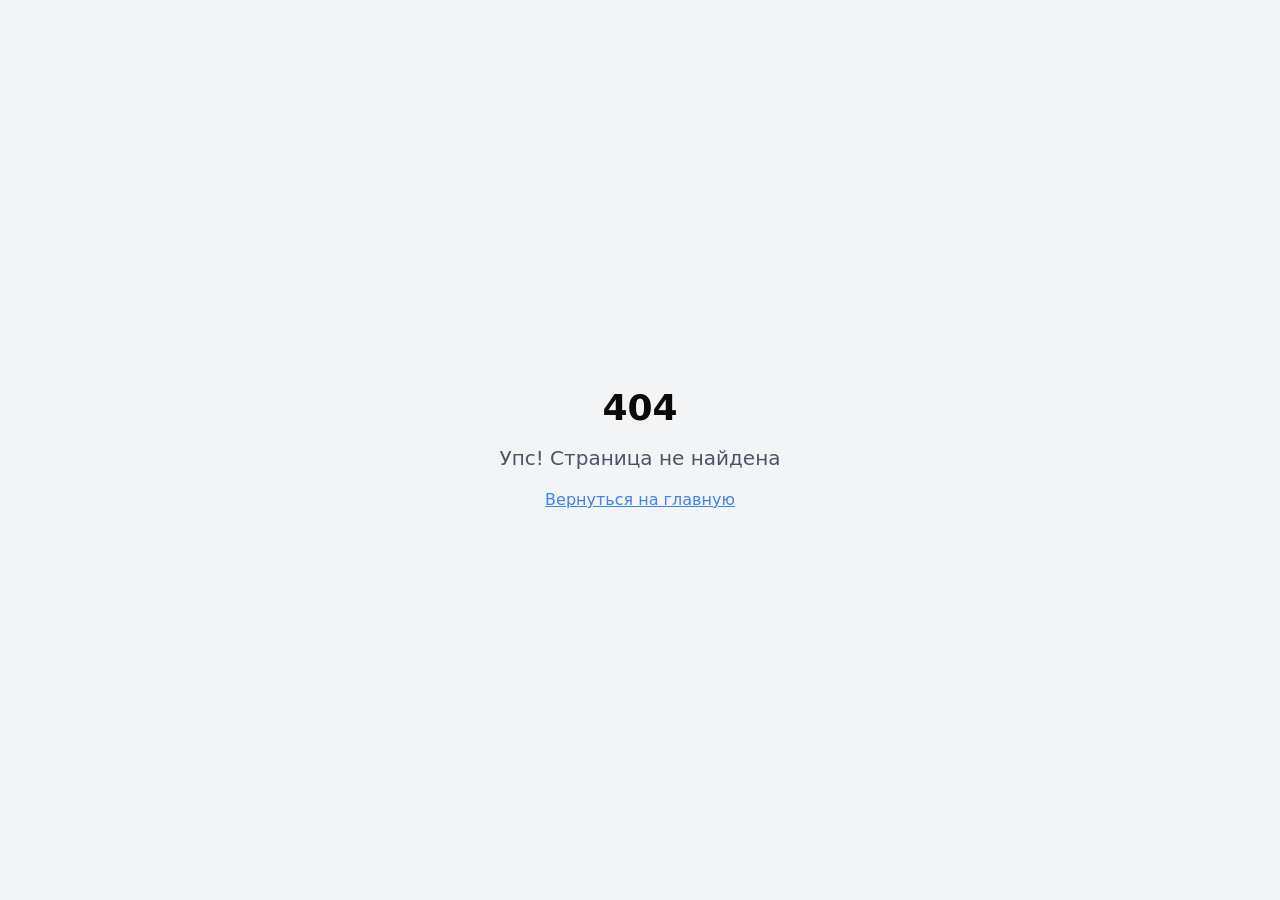
==== commit 14de3ede: "Update index.html" ====
--- a/index.html
+++ b/index.html
@@ -7,29 +7,13 @@
     <meta name="description" content="Импульс. Дай себе старт.
 ">
     <meta name="author" content="Flowrise">
-    <link rel="icon" type="image/png" href="https://cdn.poehali.dev/projects/08341ff5-14f0-4b08-977f-303dbba6a0b3/files/favicon-1779206342601.png">
     <meta property="og:title" content="Импульс">
     <meta property="og:description" content="Импульс. Дай себе старт.
 ">
     <meta property="og:image:width" content="1200">
     <meta property="og:image:height" content="630">
     <meta property="og:image:alt" content="Flowrise — платформа для развития проектов">
-    <script src="./index_files/telemetry-min.js"></script>
-      <script src="./index_files/inspector-min.js"></script><style>
-    [data-hovered] {
-      outline: 2px dashed #FBB040 !important;
-      outline-offset: 2px !important;
-      cursor: pointer !important;
-    }
-
-    [data-selected] {
-      outline: 2px solid #FBB040 !important;
-      outline-offset: 2px !important;
-    }
-  </style>
       <meta name="pp-name" value="quantum-data-strategy">
-      <script src="./index_files/pp-min-2.js"></script>
-      <script src="./index_files/route-min.js"></script>
     <script type="module" crossorigin="" src="./index_files/index-D-JRGKUG.js"></script>
     <link rel="stylesheet" crossorigin="" href="./index_files/index-BEXZt1WX.css">
   <style type="text/css">:where(html[dir="ltr"]),:where([data-sonner-toaster][dir="ltr"]){--toast-icon-margin-start: -3px;--toast-icon-margin-end: 4px;--toast-svg-margin-start: -1px;--toast-svg-margin-end: 0px;--toast-button-margin-start: auto;--toast-button-margin-end: 0;--toast-close-button-start: 0;--toast-close-button-end: unset;--toast-close-button-transform: translate(-35%, -35%)}:where(html[dir="rtl"]),:where([data-sonner-toaster][dir="rtl"]){--toast-icon-margin-start: 4px;--toast-icon-margin-end: -3px;--toast-svg-margin-start: 0px;--toast-svg-margin-end: -1px;--toast-button-margin-start: 0;--toast-button-margin-end: auto;--toast-close-button-start: unset;--toast-close-button-end: 0;--toast-close-button-transform: translate(35%, -35%)}:where([data-sonner-toaster]){position:fixed;width:var(--width);font-family:ui-sans-serif,system-ui,-apple-system,BlinkMacSystemFont,Segoe UI,Roboto,Helvetica Neue,Arial,Noto Sans,sans-serif,Apple Color Emoji,Segoe UI Emoji,Segoe UI Symbol,Noto Color Emoji;--gray1: hsl(0, 0%, 99%);--gray2: hsl(0, 0%, 97.3%);--gray3: hsl(0, 0%, 95.1%);--gray4: hsl(0, 0%, 93%);--gray5: hsl(0, 0%, 90.9%);--gray6: hsl(0, 0%, 88.7%);--gray7: hsl(0, 0%, 85.8%);--gray8: hsl(0, 0%, 78%);--gray9: hsl(0, 0%, 56.1%);--gray10: hsl(0, 0%, 52.3%);--gray11: hsl(0, 0%, 43.5%);--gray12: hsl(0, 0%, 9%);--border-radius: 8px;box-sizing:border-box;padding:0;margin:0;list-style:none;outline:none;z-index:999999999;transition:transform .4s ease}:where([data-sonner-toaster][data-lifted="true"]){transform:translateY(-10px)}@media (hover: none) and (pointer: coarse){:where([data-sonner-toaster][data-lifted="true"]){transform:none}}:where([data-sonner-toaster][data-x-position="right"]){right:var(--offset-right)}:where([data-sonner-toaster][data-x-position="left"]){left:var(--offset-left)}:where([data-sonner-toaster][data-x-position="center"]){left:50%;transform:translate(-50%)}:where([data-sonner-toaster][data-y-position="top"]){top:var(--offset-top)}:where([data-sonner-toaster][data-y-position="bottom"]){bottom:var(--offset-bottom)}:where([data-sonner-toast]){--y: translateY(100%);--lift-amount: calc(var(--lift) * var(--gap));z-index:var(--z-index);position:absolute;opacity:0;transform:var(--y);filter:blur(0);touch-action:none;transition:transform .4s,opacity .4s,height .4s,box-shadow .2s;box-sizing:border-box;outline:none;overflow-wrap:anywhere}:where([data-sonner-toast][data-styled="true"]){padding:16px;background:var(--normal-bg);border:1px solid var(--normal-border);color:var(--normal-text);border-radius:var(--border-radius);box-shadow:0 4px 12px #0000001a;width:var(--width);font-size:13px;display:flex;align-items:center;gap:6px}:where([data-sonner-toast]:focus-visible){box-shadow:0 4px 12px #0000001a,0 0 0 2px #0003}:where([data-sonner-toast][data-y-position="top"]){top:0;--y: translateY(-100%);--lift: 1;--lift-amount: calc(1 * var(--gap))}:where([data-sonner-toast][data-y-position="bottom"]){bottom:0;--y: translateY(100%);--lift: -1;--lift-amount: calc(var(--lift) * var(--gap))}:where([data-sonner-toast]) :where([data-description]){font-weight:400;line-height:1.4;color:inherit}:where([data-sonner-toast]) :where([data-title]){font-weight:500;line-height:1.5;color:inherit}:where([data-sonner-toast]) :where([data-icon]){display:flex;height:16px;width:16px;position:relative;justify-content:flex-start;align-items:center;flex-shrink:0;margin-left:var(--toast-icon-margin-start);margin-right:var(--toast-icon-margin-end)}:where([data-sonner-toast][data-promise="true"]) :where([data-icon])>svg{opacity:0;transform:scale(.8);transform-origin:center;animation:sonner-fade-in .3s ease forwards}:where([data-sonner-toast]) :where([data-icon])>*{flex-shrink:0}:where([data-sonner-toast]) :where([data-icon]) svg{margin-left:var(--toast-svg-margin-start);margin-right:var(--toast-svg-margin-end)}:where([data-sonner-toast]) :where([data-content]){display:flex;flex-direction:column;gap:2px}[data-sonner-toast][data-styled=true] [data-button]{border-radius:4px;padding-left:8px;padding-right:8px;height:24px;font-size:12px;color:var(--normal-bg);background:var(--normal-text);margin-left:var(--toast-button-margin-start);margin-right:var(--toast-button-margin-end);border:none;cursor:pointer;outline:none;display:flex;align-items:center;flex-shrink:0;transition:opacity .4s,box-shadow .2s}:where([data-sonner-toast]) :where([data-button]):focus-visible{box-shadow:0 0 0 2px #0006}:where([data-sonner-toast]) :where([data-button]):first-of-type{margin-left:var(--toast-button-margin-start);margin-right:var(--toast-button-margin-end)}:where([data-sonner-toast]) :where([data-cancel]){color:var(--normal-text);background:rgba(0,0,0,.08)}:where([data-sonner-toast][data-theme="dark"]) :where([data-cancel]){background:rgba(255,255,255,.3)}:where([data-sonner-toast]) :where([data-close-button]){position:absolute;left:var(--toast-close-button-start);right:var(--toast-close-button-end);top:0;height:20px;width:20px;display:flex;justify-content:center;align-items:center;padding:0;color:var(--gray12);border:1px solid var(--gray4);transform:var(--toast-close-button-transform);border-radius:50%;cursor:pointer;z-index:1;transition:opacity .1s,background .2s,border-color .2s}[data-sonner-toast] [data-close-button]{background:var(--gray1)}:where([data-sonner-toast]) :where([data-close-button]):focus-visible{box-shadow:0 4px 12px #0000001a,0 0 0 2px #0003}:where([data-sonner-toast]) :where([data-disabled="true"]){cursor:not-allowed}:where([data-sonner-toast]):hover :where([data-close-button]):hover{background:var(--gray2);border-color:var(--gray5)}:where([data-sonner-toast][data-swiping="true"]):before{content:"";position:absolute;left:-50%;right:-50%;height:100%;z-index:-1}:where([data-sonner-toast][data-y-position="top"][data-swiping="true"]):before{bottom:50%;transform:scaleY(3) translateY(50%)}:where([data-sonner-toast][data-y-position="bottom"][data-swiping="true"]):before{top:50%;transform:scaleY(3) translateY(-50%)}:where([data-sonner-toast][data-swiping="false"][data-removed="true"]):before{content:"";position:absolute;inset:0;transform:scaleY(2)}:where([data-sonner-toast]):after{content:"";position:absolute;left:0;height:calc(var(--gap) + 1px);bottom:100%;width:100%}:where([data-sonner-toast][data-mounted="true"]){--y: translateY(0);opacity:1}:where([data-sonner-toast][data-expanded="false"][data-front="false"]){--scale: var(--toasts-before) * .05 + 1;--y: translateY(calc(var(--lift-amount) * var(--toasts-before))) scale(calc(-1 * var(--scale)));height:var(--front-toast-height)}:where([data-sonner-toast])>*{transition:opacity .4s}:where([data-sonner-toast][data-expanded="false"][data-front="false"][data-styled="true"])>*{opacity:0}:where([data-sonner-toast][data-visible="false"]){opacity:0;pointer-events:none}:where([data-sonner-toast][data-mounted="true"][data-expanded="true"]){--y: translateY(calc(var(--lift) * var(--offset)));height:var(--initial-height)}:where([data-sonner-toast][data-removed="true"][data-front="true"][data-swipe-out="false"]){--y: translateY(calc(var(--lift) * -100%));opacity:0}:where([data-sonner-toast][data-removed="true"][data-front="false"][data-swipe-out="false"][data-expanded="true"]){--y: translateY(calc(var(--lift) * var(--offset) + var(--lift) * -100%));opacity:0}:where([data-sonner-toast][data-removed="true"][data-front="false"][data-swipe-out="false"][data-expanded="false"]){--y: translateY(40%);opacity:0;transition:transform .5s,opacity .2s}:where([data-sonner-toast][data-removed="true"][data-front="false"]):before{height:calc(var(--initial-height) + 20%)}[data-sonner-toast][data-swiping=true]{transform:var(--y) translateY(var(--swipe-amount-y, 0px)) translate(var(--swipe-amount-x, 0px));transition:none}[data-sonner-toast][data-swiped=true]{user-select:none}[data-sonner-toast][data-swipe-out=true][data-y-position=bottom],[data-sonner-toast][data-swipe-out=true][data-y-position=top]{animation-duration:.2s;animation-timing-function:ease-out;animation-fill-mode:forwards}[data-sonner-toast][data-swipe-out=true][data-swipe-direction=left]{animation-name:swipe-out-left}[data-sonner-toast][data-swipe-out=true][data-swipe-direction=right]{animation-name:swipe-out-right}[data-sonner-toast][data-swipe-out=true][data-swipe-direction=up]{animation-name:swipe-out-up}[data-sonner-toast][data-swipe-out=true][data-swipe-direction=down]{animation-name:swipe-out-down}@keyframes swipe-out-left{0%{transform:var(--y) translate(var(--swipe-amount-x));opacity:1}to{transform:var(--y) translate(calc(var(--swipe-amount-x) - 100%));opacity:0}}@keyframes swipe-out-right{0%{transform:var(--y) translate(var(--swipe-amount-x));opacity:1}to{transform:var(--y) translate(calc(var(--swipe-amount-x) + 100%));opacity:0}}@keyframes swipe-out-up{0%{transform:var(--y) translateY(var(--swipe-amount-y));opacity:1}to{transform:var(--y) translateY(calc(var(--swipe-amount-y) - 100%));opacity:0}}@keyframes swipe-out-down{0%{transform:var(--y) translateY(var(--swipe-amount-y));opacity:1}to{transform:var(--y) translateY(calc(var(--swipe-amount-y) + 100%));opacity:0}}@media (max-width: 600px){[data-sonner-toaster]{position:fixed;right:var(--mobile-offset-right);left:var(--mobile-offset-left);width:100%}[data-sonner-toaster][dir=rtl]{left:calc(var(--mobile-offset-left) * -1)}[data-sonner-toaster] [data-sonner-toast]{left:0;right:0;width:calc(100% - var(--mobile-offset-left) * 2)}[data-sonner-toaster][data-x-position=left]{left:var(--mobile-offset-left)}[data-sonner-toaster][data-y-position=bottom]{bottom:var(--mobile-offset-bottom)}[data-sonner-toaster][data-y-position=top]{top:var(--mobile-offset-top)}[data-sonner-toaster][data-x-position=center]{left:var(--mobile-offset-left);right:var(--mobile-offset-right);transform:none}}[data-sonner-toaster][data-theme=light]{--normal-bg: #fff;--normal-border: var(--gray4);--normal-text: var(--gray12);--success-bg: hsl(143, 85%, 96%);--success-border: hsl(145, 92%, 91%);--success-text: hsl(140, 100%, 27%);--info-bg: hsl(208, 100%, 97%);--info-border: hsl(221, 91%, 91%);--info-text: hsl(210, 92%, 45%);--warning-bg: hsl(49, 100%, 97%);--warning-border: hsl(49, 91%, 91%);--warning-text: hsl(31, 92%, 45%);--error-bg: hsl(359, 100%, 97%);--error-border: hsl(359, 100%, 94%);--error-text: hsl(360, 100%, 45%)}[data-sonner-toaster][data-theme=light] [data-sonner-toast][data-invert=true]{--normal-bg: #000;--normal-border: hsl(0, 0%, 20%);--normal-text: var(--gray1)}[data-sonner-toaster][data-theme=dark] [data-sonner-toast][data-invert=true]{--normal-bg: #fff;--normal-border: var(--gray3);--normal-text: var(--gray12)}[data-sonner-toaster][data-theme=dark]{--normal-bg: #000;--normal-bg-hover: hsl(0, 0%, 12%);--normal-border: hsl(0, 0%, 20%);--normal-border-hover: hsl(0, 0%, 25%);--normal-text: var(--gray1);--success-bg: hsl(150, 100%, 6%);--success-border: hsl(147, 100%, 12%);--success-text: hsl(150, 86%, 65%);--info-bg: hsl(215, 100%, 6%);--info-border: hsl(223, 100%, 12%);--info-text: hsl(216, 87%, 65%);--warning-bg: hsl(64, 100%, 6%);--warning-border: hsl(60, 100%, 12%);--warning-text: hsl(46, 87%, 65%);--error-bg: hsl(358, 76%, 10%);--error-border: hsl(357, 89%, 16%);--error-text: hsl(358, 100%, 81%)}[data-sonner-toaster][data-theme=dark] [data-sonner-toast] [data-close-button]{background:var(--normal-bg);border-color:var(--normal-border);color:var(--normal-text)}[data-sonner-toaster][data-theme=dark] [data-sonner-toast] [data-close-button]:hover{background:var(--normal-bg-hover);border-color:var(--normal-border-hover)}[data-rich-colors=true][data-sonner-toast][data-type=success],[data-rich-colors=true][data-sonner-toast][data-type=success] [data-close-button]{background:var(--success-bg);border-color:var(--success-border);color:var(--success-text)}[data-rich-colors=true][data-sonner-toast][data-type=info],[data-rich-colors=true][data-sonner-toast][data-type=info] [data-close-button]{background:var(--info-bg);border-color:var(--info-border);color:var(--info-text)}[data-rich-colors=true][data-sonner-toast][data-type=warning],[data-rich-colors=true][data-sonner-toast][data-type=warning] [data-close-button]{background:var(--warning-bg);border-color:var(--warning-border);color:var(--warning-text)}[data-rich-colors=true][data-sonner-toast][data-type=error],[data-rich-colors=true][data-sonner-toast][data-type=error] [data-close-button]{background:var(--error-bg);border-color:var(--error-border);color:var(--error-text)}.sonner-loading-wrapper{--size: 16px;height:var(--size);width:var(--size);position:absolute;inset:0;z-index:10}.sonner-loading-wrapper[data-visible=false]{transform-origin:center;animation:sonner-fade-out .2s ease forwards}.sonner-spinner{position:relative;top:50%;left:50%;height:var(--size);width:var(--size)}.sonner-loading-bar{animation:sonner-spin 1.2s linear infinite;background:var(--gray11);border-radius:6px;height:8%;left:-10%;position:absolute;top:-3.9%;width:24%}.sonner-loading-bar:nth-child(1){animation-delay:-1.2s;transform:rotate(.0001deg) translate(146%)}.sonner-loading-bar:nth-child(2){animation-delay:-1.1s;transform:rotate(30deg) translate(146%)}.sonner-loading-bar:nth-child(3){animation-delay:-1s;transform:rotate(60deg) translate(146%)}.sonner-loading-bar:nth-child(4){animation-delay:-.9s;transform:rotate(90deg) translate(146%)}.sonner-loading-bar:nth-child(5){animation-delay:-.8s;transform:rotate(120deg) translate(146%)}.sonner-loading-bar:nth-child(6){animation-delay:-.7s;transform:rotate(150deg) translate(146%)}.sonner-loading-bar:nth-child(7){animation-delay:-.6s;transform:rotate(180deg) translate(146%)}.sonner-loading-bar:nth-child(8){animation-delay:-.5s;transform:rotate(210deg) translate(146%)}.sonner-loading-bar:nth-child(9){animation-delay:-.4s;transform:rotate(240deg) translate(146%)}.sonner-loading-bar:nth-child(10){animation-delay:-.3s;transform:rotate(270deg) translate(146%)}.sonner-loading-bar:nth-child(11){animation-delay:-.2s;transform:rotate(300deg) translate(146%)}.sonner-loading-bar:nth-child(12){animation-delay:-.1s;transform:rotate(330deg) translate(146%)}@keyframes sonner-fade-in{0%{opacity:0;transform:scale(.8)}to{opacity:1;transform:scale(1)}}@keyframes sonner-fade-out{0%{opacity:1;transform:scale(1)}to{opacity:0;transform:scale(.8)}}@keyframes sonner-spin{0%{opacity:1}to{opacity:.15}}@media (prefers-reduced-motion){[data-sonner-toast],[data-sonner-toast]>*,.sonner-loading-bar{transition:none!important;animation:none!important}}.sonner-loader{position:absolute;top:50%;left:50%;transform:translate(-50%,-50%);transform-origin:center;transition:opacity .2s,transform .2s}.sonner-loader[data-visible=false]{opacity:0;transform:scale(.8) translate(-50%,-50%)}
@@ -42,5 +26,4 @@
 без сигареты — победа.</h2><p class="text-lg md:text-xl max-w-2xl mt-5 text-neutral-400 leading-relaxed" style="opacity: 0; transform: translateY(50px);">Трекер дней без курения, калькулятор сэкономленных денег и конкретные советы, когда тяга накрывает.</p><div class="mt-10" style="opacity: 0; transform: translateY(20px);"><a href="https://quantum-data-strategy--preview.poehali.dev/quit-smoking" class="inline-flex items-center justify-center gap-2 whitespace-nowrap ring-offset-background focus-visible:outline-none focus-visible:ring-2 focus-visible:ring-ring focus-visible:ring-offset-2 disabled:pointer-events-none disabled:opacity-50 [&amp;_svg]:pointer-events-none [&amp;_svg]:size-4 [&amp;_svg]:shrink-0 h-11 bg-[#FF6B35] hover:bg-[#e85a22] text-white font-bold text-base px-8 py-6 rounded-xl border-0 transition-all hover:scale-105">Запустить трекер</a></div></section><section id="mental" class="relative h-screen w-full snap-start flex flex-col justify-center p-8 md:p-16 lg:p-24 overflow-hidden"><div class="mb-6" style="opacity: 0; transform: translateY(20px);"><div class="flex items-center gap-2 text-[#8E44AD]"><svg xmlns="http://www.w3.org/2000/svg" width="20" height="20" viewBox="0 0 24 24" fill="none" stroke="currentColor" stroke-width="2" stroke-linecap="round" stroke-linejoin="round" class="lucide lucide-brain"><path d="M12 5a3 3 0 1 0-5.997.125 4 4 0 0 0-2.526 5.77 4 4 0 0 0 .556 6.588A4 4 0 1 0 12 18Z"></path><path d="M12 5a3 3 0 1 1 5.997.125 4 4 0 0 1 2.526 5.77 4 4 0 0 1-.556 6.588A4 4 0 1 1 12 18Z"></path><path d="M15 13a4.5 4.5 0 0 1-3-4 4.5 4.5 0 0 1-3 4"></path><path d="M17.599 6.5a3 3 0 0 0 .399-1.375"></path><path d="M6.003 5.125A3 3 0 0 0 6.401 6.5"></path><path d="M3.477 10.896a4 4 0 0 1 .585-.396"></path><path d="M19.938 10.5a4 4 0 0 1 .585.396"></path><path d="M6 18a4 4 0 0 1-1.967-.516"></path><path d="M19.967 17.484A4 4 0 0 1 18 18"></path></svg><span class="text-sm font-semibold uppercase tracking-widest">Ментальное здоровье</span></div></div><h2 class="text-4xl md:text-6xl lg:text-[5rem] xl:text-[6rem] font-black leading-[1.1] tracking-tight max-w-4xl text-white whitespace-pre-line" style="opacity: 0; transform: translateY(50px);">Голова в порядке —
 всё остальное тоже.</h2><p class="text-lg md:text-xl max-w-2xl mt-5 text-neutral-400 leading-relaxed" style="opacity: 0; transform: translateY(50px);">Сон, управление стрессом, дыхательные техники и таймер для медитации. Просто и доступно.</p><div class="mt-10" style="opacity: 0; transform: translateY(20px);"><a href="https://quantum-data-strategy--preview.poehali.dev/mental" class="inline-flex items-center justify-center gap-2 whitespace-nowrap ring-offset-background focus-visible:outline-none focus-visible:ring-2 focus-visible:ring-ring focus-visible:ring-offset-2 disabled:pointer-events-none disabled:opacity-50 [&amp;_svg]:pointer-events-none [&amp;_svg]:size-4 [&amp;_svg]:shrink-0 h-11 bg-[#FF6B35] hover:bg-[#e85a22] text-white font-bold text-base px-8 py-6 rounded-xl border-0 transition-all hover:scale-105">Начать практику</a></div></section><section id="footer" class="relative h-screen w-full snap-start flex flex-col justify-center p-8 md:p-16 lg:p-24 overflow-hidden"><h2 class="text-4xl md:text-6xl lg:text-[5rem] xl:text-[6rem] font-black leading-[1.1] tracking-tight max-w-4xl text-white whitespace-pre-line" style="opacity: 0; transform: translateY(50px);">Импульс — это ты.</h2><p class="text-lg md:text-xl max-w-2xl mt-5 text-neutral-400 leading-relaxed" style="opacity: 0; transform: translateY(50px);">Начни с малого. Один шаг, один день, одна привычка — и жизнь меняется.</p><div style="opacity: 0; transform: translateY(30px);"><p class="text-neutral-600 text-xs mt-16 max-w-lg leading-relaxed">Материалы носят ознакомительный характер. Проконсультируйтесь со специалистом перед началом тренировок или изменением рациона.</p></div><div class="mt-10" style="opacity: 0; transform: translateY(20px);"><a href="https://quantum-data-strategy--preview.poehali.dev/#hero" class="inline-flex items-center justify-center gap-2 whitespace-nowrap ring-offset-background focus-visible:outline-none focus-visible:ring-2 focus-visible:ring-ring focus-visible:ring-offset-2 disabled:pointer-events-none disabled:opacity-50 [&amp;_svg]:pointer-events-none [&amp;_svg]:size-4 [&amp;_svg]:shrink-0 h-11 bg-[#FF6B35] hover:bg-[#e85a22] text-white font-bold text-base px-8 py-6 rounded-xl border-0 transition-all hover:scale-105">Начать путь</a></div></section></div></div><div class="fixed bottom-4 right-4 z-[9999] flex items-center gap-3 opacity-90 hover:opacity-100 transition-opacity"><img src="./index_files/fc3221f0-7cbc-423c-aef0-0fc8deb1ab8a.jpg" alt="Импульс" class="w-12 h-12 rounded-xl object-cover shadow-lg"><span class="text-white text-base font-bold tracking-wide drop-shadow-lg">Импульс</span></div></div></div>
 
-
-<img id="poehali-badge" src="./index_files/created-badge.svg" style="position: fixed; bottom: 20px; right: 20px; width: 10rem; height: auto; z-index: 999999; cursor: pointer;"><img src="./index_files/logo-b.svg" alt="Poehali logo" style="height: 22px; width: auto; display: block;"><span>Сайт создан на Poehali.dev</span></img><div id="poehali-badge-tooltip" style="position: fixed; bottom: calc(80px); right: 20px; background-color: rgba(0, 0, 0, 0.8); color: white; padding: 8px 12px; border-radius: 4px; font-family: sans-serif; font-size: 12px; font-weight: normal; white-space: nowrap; z-index: 999999; display: none; box-shadow: rgba(0, 0, 0, 0.2) 0px 2px 5px;">Подключите премиум, чтобы скрыть</div></body></html>+</body></html>
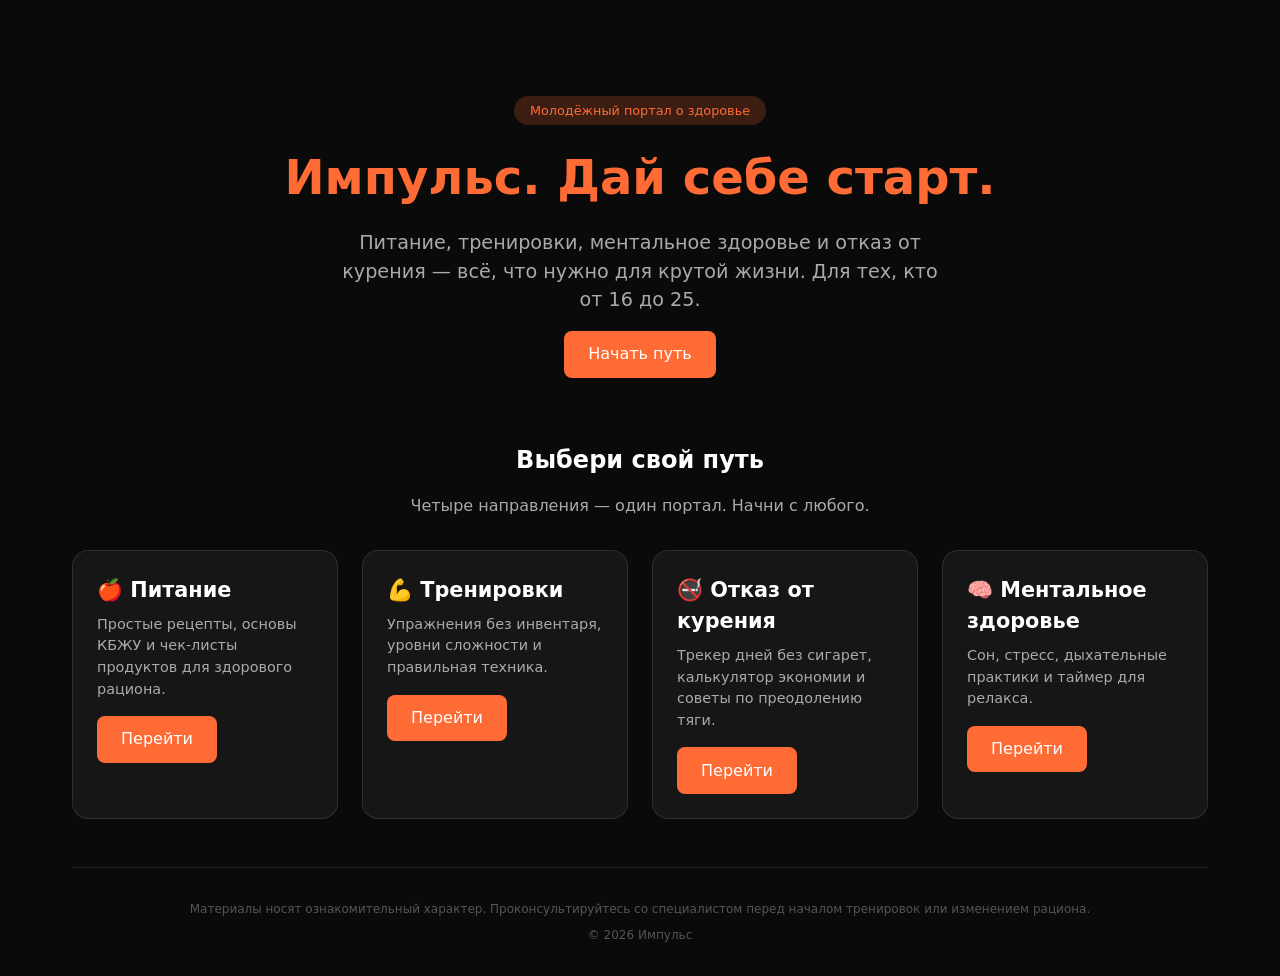
==== commit 8eab74ac: "Update index.html" ====
--- a/index.html
+++ b/index.html
@@ -1,29 +1,144 @@
 <!DOCTYPE html>
-<!-- saved from url=(0053)https://quantum-data-strategy-%2Dpreview.poehali.dev/ -->
-<html lang="ru"><head><meta http-equiv="Content-Type" content="text/html; charset=UTF-8">
-    
+<html lang="ru">
+<head>
+    <meta charset="UTF-8">
     <meta name="viewport" content="width=device-width, initial-scale=1.0">
     <title>Импульс</title>
-    <meta name="description" content="Импульс. Дай себе старт.
-">
-    <meta name="author" content="Flowrise">
-    <meta property="og:title" content="Импульс">
-    <meta property="og:description" content="Импульс. Дай себе старт.
-">
-    <meta property="og:image:width" content="1200">
-    <meta property="og:image:height" content="630">
-    <meta property="og:image:alt" content="Flowrise — платформа для развития проектов">
-      <meta name="pp-name" value="quantum-data-strategy">
-    <script type="module" crossorigin="" src="./index_files/index-D-JRGKUG.js"></script>
-    <link rel="stylesheet" crossorigin="" href="./index_files/index-BEXZt1WX.css">
-  <style type="text/css">:where(html[dir="ltr"]),:where([data-sonner-toaster][dir="ltr"]){--toast-icon-margin-start: -3px;--toast-icon-margin-end: 4px;--toast-svg-margin-start: -1px;--toast-svg-margin-end: 0px;--toast-button-margin-start: auto;--toast-button-margin-end: 0;--toast-close-button-start: 0;--toast-close-button-end: unset;--toast-close-button-transform: translate(-35%, -35%)}:where(html[dir="rtl"]),:where([data-sonner-toaster][dir="rtl"]){--toast-icon-margin-start: 4px;--toast-icon-margin-end: -3px;--toast-svg-margin-start: 0px;--toast-svg-margin-end: -1px;--toast-button-margin-start: 0;--toast-button-margin-end: auto;--toast-close-button-start: unset;--toast-close-button-end: 0;--toast-close-button-transform: translate(35%, -35%)}:where([data-sonner-toaster]){position:fixed;width:var(--width);font-family:ui-sans-serif,system-ui,-apple-system,BlinkMacSystemFont,Segoe UI,Roboto,Helvetica Neue,Arial,Noto Sans,sans-serif,Apple Color Emoji,Segoe UI Emoji,Segoe UI Symbol,Noto Color Emoji;--gray1: hsl(0, 0%, 99%);--gray2: hsl(0, 0%, 97.3%);--gray3: hsl(0, 0%, 95.1%);--gray4: hsl(0, 0%, 93%);--gray5: hsl(0, 0%, 90.9%);--gray6: hsl(0, 0%, 88.7%);--gray7: hsl(0, 0%, 85.8%);--gray8: hsl(0, 0%, 78%);--gray9: hsl(0, 0%, 56.1%);--gray10: hsl(0, 0%, 52.3%);--gray11: hsl(0, 0%, 43.5%);--gray12: hsl(0, 0%, 9%);--border-radius: 8px;box-sizing:border-box;padding:0;margin:0;list-style:none;outline:none;z-index:999999999;transition:transform .4s ease}:where([data-sonner-toaster][data-lifted="true"]){transform:translateY(-10px)}@media (hover: none) and (pointer: coarse){:where([data-sonner-toaster][data-lifted="true"]){transform:none}}:where([data-sonner-toaster][data-x-position="right"]){right:var(--offset-right)}:where([data-sonner-toaster][data-x-position="left"]){left:var(--offset-left)}:where([data-sonner-toaster][data-x-position="center"]){left:50%;transform:translate(-50%)}:where([data-sonner-toaster][data-y-position="top"]){top:var(--offset-top)}:where([data-sonner-toaster][data-y-position="bottom"]){bottom:var(--offset-bottom)}:where([data-sonner-toast]){--y: translateY(100%);--lift-amount: calc(var(--lift) * var(--gap));z-index:var(--z-index);position:absolute;opacity:0;transform:var(--y);filter:blur(0);touch-action:none;transition:transform .4s,opacity .4s,height .4s,box-shadow .2s;box-sizing:border-box;outline:none;overflow-wrap:anywhere}:where([data-sonner-toast][data-styled="true"]){padding:16px;background:var(--normal-bg);border:1px solid var(--normal-border);color:var(--normal-text);border-radius:var(--border-radius);box-shadow:0 4px 12px #0000001a;width:var(--width);font-size:13px;display:flex;align-items:center;gap:6px}:where([data-sonner-toast]:focus-visible){box-shadow:0 4px 12px #0000001a,0 0 0 2px #0003}:where([data-sonner-toast][data-y-position="top"]){top:0;--y: translateY(-100%);--lift: 1;--lift-amount: calc(1 * var(--gap))}:where([data-sonner-toast][data-y-position="bottom"]){bottom:0;--y: translateY(100%);--lift: -1;--lift-amount: calc(var(--lift) * var(--gap))}:where([data-sonner-toast]) :where([data-description]){font-weight:400;line-height:1.4;color:inherit}:where([data-sonner-toast]) :where([data-title]){font-weight:500;line-height:1.5;color:inherit}:where([data-sonner-toast]) :where([data-icon]){display:flex;height:16px;width:16px;position:relative;justify-content:flex-start;align-items:center;flex-shrink:0;margin-left:var(--toast-icon-margin-start);margin-right:var(--toast-icon-margin-end)}:where([data-sonner-toast][data-promise="true"]) :where([data-icon])>svg{opacity:0;transform:scale(.8);transform-origin:center;animation:sonner-fade-in .3s ease forwards}:where([data-sonner-toast]) :where([data-icon])>*{flex-shrink:0}:where([data-sonner-toast]) :where([data-icon]) svg{margin-left:var(--toast-svg-margin-start);margin-right:var(--toast-svg-margin-end)}:where([data-sonner-toast]) :where([data-content]){display:flex;flex-direction:column;gap:2px}[data-sonner-toast][data-styled=true] [data-button]{border-radius:4px;padding-left:8px;padding-right:8px;height:24px;font-size:12px;color:var(--normal-bg);background:var(--normal-text);margin-left:var(--toast-button-margin-start);margin-right:var(--toast-button-margin-end);border:none;cursor:pointer;outline:none;display:flex;align-items:center;flex-shrink:0;transition:opacity .4s,box-shadow .2s}:where([data-sonner-toast]) :where([data-button]):focus-visible{box-shadow:0 0 0 2px #0006}:where([data-sonner-toast]) :where([data-button]):first-of-type{margin-left:var(--toast-button-margin-start);margin-right:var(--toast-button-margin-end)}:where([data-sonner-toast]) :where([data-cancel]){color:var(--normal-text);background:rgba(0,0,0,.08)}:where([data-sonner-toast][data-theme="dark"]) :where([data-cancel]){background:rgba(255,255,255,.3)}:where([data-sonner-toast]) :where([data-close-button]){position:absolute;left:var(--toast-close-button-start);right:var(--toast-close-button-end);top:0;height:20px;width:20px;display:flex;justify-content:center;align-items:center;padding:0;color:var(--gray12);border:1px solid var(--gray4);transform:var(--toast-close-button-transform);border-radius:50%;cursor:pointer;z-index:1;transition:opacity .1s,background .2s,border-color .2s}[data-sonner-toast] [data-close-button]{background:var(--gray1)}:where([data-sonner-toast]) :where([data-close-button]):focus-visible{box-shadow:0 4px 12px #0000001a,0 0 0 2px #0003}:where([data-sonner-toast]) :where([data-disabled="true"]){cursor:not-allowed}:where([data-sonner-toast]):hover :where([data-close-button]):hover{background:var(--gray2);border-color:var(--gray5)}:where([data-sonner-toast][data-swiping="true"]):before{content:"";position:absolute;left:-50%;right:-50%;height:100%;z-index:-1}:where([data-sonner-toast][data-y-position="top"][data-swiping="true"]):before{bottom:50%;transform:scaleY(3) translateY(50%)}:where([data-sonner-toast][data-y-position="bottom"][data-swiping="true"]):before{top:50%;transform:scaleY(3) translateY(-50%)}:where([data-sonner-toast][data-swiping="false"][data-removed="true"]):before{content:"";position:absolute;inset:0;transform:scaleY(2)}:where([data-sonner-toast]):after{content:"";position:absolute;left:0;height:calc(var(--gap) + 1px);bottom:100%;width:100%}:where([data-sonner-toast][data-mounted="true"]){--y: translateY(0);opacity:1}:where([data-sonner-toast][data-expanded="false"][data-front="false"]){--scale: var(--toasts-before) * .05 + 1;--y: translateY(calc(var(--lift-amount) * var(--toasts-before))) scale(calc(-1 * var(--scale)));height:var(--front-toast-height)}:where([data-sonner-toast])>*{transition:opacity .4s}:where([data-sonner-toast][data-expanded="false"][data-front="false"][data-styled="true"])>*{opacity:0}:where([data-sonner-toast][data-visible="false"]){opacity:0;pointer-events:none}:where([data-sonner-toast][data-mounted="true"][data-expanded="true"]){--y: translateY(calc(var(--lift) * var(--offset)));height:var(--initial-height)}:where([data-sonner-toast][data-removed="true"][data-front="true"][data-swipe-out="false"]){--y: translateY(calc(var(--lift) * -100%));opacity:0}:where([data-sonner-toast][data-removed="true"][data-front="false"][data-swipe-out="false"][data-expanded="true"]){--y: translateY(calc(var(--lift) * var(--offset) + var(--lift) * -100%));opacity:0}:where([data-sonner-toast][data-removed="true"][data-front="false"][data-swipe-out="false"][data-expanded="false"]){--y: translateY(40%);opacity:0;transition:transform .5s,opacity .2s}:where([data-sonner-toast][data-removed="true"][data-front="false"]):before{height:calc(var(--initial-height) + 20%)}[data-sonner-toast][data-swiping=true]{transform:var(--y) translateY(var(--swipe-amount-y, 0px)) translate(var(--swipe-amount-x, 0px));transition:none}[data-sonner-toast][data-swiped=true]{user-select:none}[data-sonner-toast][data-swipe-out=true][data-y-position=bottom],[data-sonner-toast][data-swipe-out=true][data-y-position=top]{animation-duration:.2s;animation-timing-function:ease-out;animation-fill-mode:forwards}[data-sonner-toast][data-swipe-out=true][data-swipe-direction=left]{animation-name:swipe-out-left}[data-sonner-toast][data-swipe-out=true][data-swipe-direction=right]{animation-name:swipe-out-right}[data-sonner-toast][data-swipe-out=true][data-swipe-direction=up]{animation-name:swipe-out-up}[data-sonner-toast][data-swipe-out=true][data-swipe-direction=down]{animation-name:swipe-out-down}@keyframes swipe-out-left{0%{transform:var(--y) translate(var(--swipe-amount-x));opacity:1}to{transform:var(--y) translate(calc(var(--swipe-amount-x) - 100%));opacity:0}}@keyframes swipe-out-right{0%{transform:var(--y) translate(var(--swipe-amount-x));opacity:1}to{transform:var(--y) translate(calc(var(--swipe-amount-x) + 100%));opacity:0}}@keyframes swipe-out-up{0%{transform:var(--y) translateY(var(--swipe-amount-y));opacity:1}to{transform:var(--y) translateY(calc(var(--swipe-amount-y) - 100%));opacity:0}}@keyframes swipe-out-down{0%{transform:var(--y) translateY(var(--swipe-amount-y));opacity:1}to{transform:var(--y) translateY(calc(var(--swipe-amount-y) + 100%));opacity:0}}@media (max-width: 600px){[data-sonner-toaster]{position:fixed;right:var(--mobile-offset-right);left:var(--mobile-offset-left);width:100%}[data-sonner-toaster][dir=rtl]{left:calc(var(--mobile-offset-left) * -1)}[data-sonner-toaster] [data-sonner-toast]{left:0;right:0;width:calc(100% - var(--mobile-offset-left) * 2)}[data-sonner-toaster][data-x-position=left]{left:var(--mobile-offset-left)}[data-sonner-toaster][data-y-position=bottom]{bottom:var(--mobile-offset-bottom)}[data-sonner-toaster][data-y-position=top]{top:var(--mobile-offset-top)}[data-sonner-toaster][data-x-position=center]{left:var(--mobile-offset-left);right:var(--mobile-offset-right);transform:none}}[data-sonner-toaster][data-theme=light]{--normal-bg: #fff;--normal-border: var(--gray4);--normal-text: var(--gray12);--success-bg: hsl(143, 85%, 96%);--success-border: hsl(145, 92%, 91%);--success-text: hsl(140, 100%, 27%);--info-bg: hsl(208, 100%, 97%);--info-border: hsl(221, 91%, 91%);--info-text: hsl(210, 92%, 45%);--warning-bg: hsl(49, 100%, 97%);--warning-border: hsl(49, 91%, 91%);--warning-text: hsl(31, 92%, 45%);--error-bg: hsl(359, 100%, 97%);--error-border: hsl(359, 100%, 94%);--error-text: hsl(360, 100%, 45%)}[data-sonner-toaster][data-theme=light] [data-sonner-toast][data-invert=true]{--normal-bg: #000;--normal-border: hsl(0, 0%, 20%);--normal-text: var(--gray1)}[data-sonner-toaster][data-theme=dark] [data-sonner-toast][data-invert=true]{--normal-bg: #fff;--normal-border: var(--gray3);--normal-text: var(--gray12)}[data-sonner-toaster][data-theme=dark]{--normal-bg: #000;--normal-bg-hover: hsl(0, 0%, 12%);--normal-border: hsl(0, 0%, 20%);--normal-border-hover: hsl(0, 0%, 25%);--normal-text: var(--gray1);--success-bg: hsl(150, 100%, 6%);--success-border: hsl(147, 100%, 12%);--success-text: hsl(150, 86%, 65%);--info-bg: hsl(215, 100%, 6%);--info-border: hsl(223, 100%, 12%);--info-text: hsl(216, 87%, 65%);--warning-bg: hsl(64, 100%, 6%);--warning-border: hsl(60, 100%, 12%);--warning-text: hsl(46, 87%, 65%);--error-bg: hsl(358, 76%, 10%);--error-border: hsl(357, 89%, 16%);--error-text: hsl(358, 100%, 81%)}[data-sonner-toaster][data-theme=dark] [data-sonner-toast] [data-close-button]{background:var(--normal-bg);border-color:var(--normal-border);color:var(--normal-text)}[data-sonner-toaster][data-theme=dark] [data-sonner-toast] [data-close-button]:hover{background:var(--normal-bg-hover);border-color:var(--normal-border-hover)}[data-rich-colors=true][data-sonner-toast][data-type=success],[data-rich-colors=true][data-sonner-toast][data-type=success] [data-close-button]{background:var(--success-bg);border-color:var(--success-border);color:var(--success-text)}[data-rich-colors=true][data-sonner-toast][data-type=info],[data-rich-colors=true][data-sonner-toast][data-type=info] [data-close-button]{background:var(--info-bg);border-color:var(--info-border);color:var(--info-text)}[data-rich-colors=true][data-sonner-toast][data-type=warning],[data-rich-colors=true][data-sonner-toast][data-type=warning] [data-close-button]{background:var(--warning-bg);border-color:var(--warning-border);color:var(--warning-text)}[data-rich-colors=true][data-sonner-toast][data-type=error],[data-rich-colors=true][data-sonner-toast][data-type=error] [data-close-button]{background:var(--error-bg);border-color:var(--error-border);color:var(--error-text)}.sonner-loading-wrapper{--size: 16px;height:var(--size);width:var(--size);position:absolute;inset:0;z-index:10}.sonner-loading-wrapper[data-visible=false]{transform-origin:center;animation:sonner-fade-out .2s ease forwards}.sonner-spinner{position:relative;top:50%;left:50%;height:var(--size);width:var(--size)}.sonner-loading-bar{animation:sonner-spin 1.2s linear infinite;background:var(--gray11);border-radius:6px;height:8%;left:-10%;position:absolute;top:-3.9%;width:24%}.sonner-loading-bar:nth-child(1){animation-delay:-1.2s;transform:rotate(.0001deg) translate(146%)}.sonner-loading-bar:nth-child(2){animation-delay:-1.1s;transform:rotate(30deg) translate(146%)}.sonner-loading-bar:nth-child(3){animation-delay:-1s;transform:rotate(60deg) translate(146%)}.sonner-loading-bar:nth-child(4){animation-delay:-.9s;transform:rotate(90deg) translate(146%)}.sonner-loading-bar:nth-child(5){animation-delay:-.8s;transform:rotate(120deg) translate(146%)}.sonner-loading-bar:nth-child(6){animation-delay:-.7s;transform:rotate(150deg) translate(146%)}.sonner-loading-bar:nth-child(7){animation-delay:-.6s;transform:rotate(180deg) translate(146%)}.sonner-loading-bar:nth-child(8){animation-delay:-.5s;transform:rotate(210deg) translate(146%)}.sonner-loading-bar:nth-child(9){animation-delay:-.4s;transform:rotate(240deg) translate(146%)}.sonner-loading-bar:nth-child(10){animation-delay:-.3s;transform:rotate(270deg) translate(146%)}.sonner-loading-bar:nth-child(11){animation-delay:-.2s;transform:rotate(300deg) translate(146%)}.sonner-loading-bar:nth-child(12){animation-delay:-.1s;transform:rotate(330deg) translate(146%)}@keyframes sonner-fade-in{0%{opacity:0;transform:scale(.8)}to{opacity:1;transform:scale(1)}}@keyframes sonner-fade-out{0%{opacity:1;transform:scale(1)}to{opacity:0;transform:scale(.8)}}@keyframes sonner-spin{0%{opacity:1}to{opacity:.15}}@media (prefers-reduced-motion){[data-sonner-toast],[data-sonner-toast]>*,.sonner-loading-bar{transition:none!important;animation:none!important}}.sonner-loader{position:absolute;top:50%;left:50%;transform:translate(-50%,-50%);transform-origin:center;transition:opacity .2s,transform .2s}.sonner-loader[data-visible=false]{opacity:0;transform:scale(.8) translate(-50%,-50%)}
-</style></head>
+    <style>
+        * {
+            margin: 0;
+            padding: 0;
+            box-sizing: border-box;
+        }
+        body {
+            font-family: system-ui, -apple-system, 'Segoe UI', Roboto, sans-serif;
+            background: #0A0A0A;
+            color: white;
+            line-height: 1.5;
+        }
+        .container {
+            max-width: 1200px;
+            margin: 0 auto;
+            padding: 2rem;
+        }
+        .hero {
+            text-align: center;
+            padding: 4rem 1rem;
+        }
+        .hero h1 {
+            font-size: 3rem;
+            margin-bottom: 1rem;
+            color: #FF6B35;
+        }
+        .hero p {
+            font-size: 1.2rem;
+            color: #aaa;
+            max-width: 600px;
+            margin: 0 auto;
+        }
+        .badge {
+            display: inline-block;
+            background: rgba(255,107,53,0.2);
+            color: #FF6B35;
+            padding: 0.3rem 1rem;
+            border-radius: 50px;
+            font-size: 0.8rem;
+            margin-bottom: 1rem;
+        }
+        .grid {
+            display: grid;
+            grid-template-columns: repeat(auto-fit, minmax(250px, 1fr));
+            gap: 1.5rem;
+            margin-top: 2rem;
+        }
+        .card {
+            background: rgba(255,255,255,0.05);
+            border: 1px solid rgba(255,255,255,0.1);
+            border-radius: 1rem;
+            padding: 1.5rem;
+            transition: 0.2s;
+        }
+        .card:hover {
+            border-color: #FF6B35;
+        }
+        .card h3 {
+            font-size: 1.3rem;
+            margin-bottom: 0.5rem;
+        }
+        .card p {
+            color: #aaa;
+            font-size: 0.9rem;
+        }
+        .btn {
+            display: inline-block;
+            background: #FF6B35;
+            color: white;
+            padding: 0.7rem 1.5rem;
+            border-radius: 0.5rem;
+            text-decoration: none;
+            margin-top: 1rem;
+        }
+        .footer {
+            margin-top: 3rem;
+            text-align: center;
+            color: #555;
+            font-size: 0.75rem;
+            border-top: 1px solid rgba(255,255,255,0.1);
+            padding-top: 2rem;
+        }
+        a {
+            color: inherit;
+            text-decoration: none;
+        }
+        @media (max-width: 768px) {
+            .hero h1 { font-size: 2rem; }
+            .container { padding: 1rem; }
+        }
+    </style>
+</head>
+<body>
+    <div class="container">
+        <!-- Hero секция -->
+        <div class="hero">
+            <div class="badge">Молодёжный портал о здоровье</div>
+            <h1>Импульс. Дай себе старт.</h1>
+            <p>Питание, тренировки, ментальное здоровье и отказ от курения — всё, что нужно для крутой жизни. Для тех, кто от 16 до 25.</p>
+            <a href="#sections" class="btn">Начать путь</a>
+        </div>
 
-<body>
-<div id="root"><div role="region" aria-label="Notifications (F8)" tabindex="-1" style="pointer-events: none;"><ol tabindex="-1" class="fixed top-0 z-[100] flex max-h-screen w-full flex-col-reverse p-4 sm:bottom-0 sm:right-0 sm:top-auto sm:flex-col md:max-w-[420px]"></ol></div><section aria-label="Notifications alt+T" tabindex="-1" aria-live="polite" aria-relevant="additions text" aria-atomic="false"></section><div class="h-screen overflow-hidden bg-[#0A0A0A] relative"><div class="absolute inset-0 z-10"><canvas class="w-full h-full border-none block undefined" width="912" height="967" style="background: rgb(6, 6, 6);"></canvas></div><div class="relative z-20 h-full"><nav class="fixed top-0 right-0 h-screen flex flex-col justify-center z-30 p-4"><button class="w-3 h-3 rounded-full my-2 transition-all bg-white scale-150"></button><button class="w-3 h-3 rounded-full my-2 transition-all bg-gray-600"></button><button class="w-3 h-3 rounded-full my-2 transition-all bg-gray-600"></button><button class="w-3 h-3 rounded-full my-2 transition-all bg-gray-600"></button><button class="w-3 h-3 rounded-full my-2 transition-all bg-gray-600"></button><button class="w-3 h-3 rounded-full my-2 transition-all bg-gray-600"></button><button class="w-3 h-3 rounded-full my-2 transition-all bg-gray-600"></button></nav><div class="fixed top-0 left-0 right-0 h-1 bg-[#FF6B35] origin-left z-30" style="transform: scaleX(0);"></div><div class="h-full overflow-y-auto snap-y snap-mandatory"><section id="hero" class="relative h-screen w-full snap-start flex flex-col justify-center p-8 md:p-16 lg:p-24 overflow-hidden"><div class="mb-6" style="opacity: 1; transform: none;"><div class="inline-flex items-center rounded-full border font-semibold transition-colors focus:outline-none focus:ring-2 focus:ring-ring focus:ring-offset-2 text-[#FF6B35] border-[#FF6B35] text-sm px-4 py-1">Молодёжный портал о здоровье</div></div><h2 class="text-4xl md:text-6xl lg:text-[5rem] xl:text-[6rem] font-black leading-[1.1] tracking-tight max-w-4xl text-white whitespace-pre-line" style="opacity: 1; transform: none;">Импульс. Дай себе старт.</h2><p class="text-lg md:text-xl max-w-2xl mt-5 text-neutral-400 leading-relaxed" style="opacity: 1; transform: none;">Питание, тренировки, ментальное здоровье и отказ от курения — всё, что нужно для крутой жизни. Для тех, кто от 16 до 25.</p><div class="mt-10" style="opacity: 1; transform: none;"><a href="https://quantum-data-strategy--preview.poehali.dev/#sections" class="inline-flex items-center justify-center gap-2 whitespace-nowrap ring-offset-background focus-visible:outline-none focus-visible:ring-2 focus-visible:ring-ring focus-visible:ring-offset-2 disabled:pointer-events-none disabled:opacity-50 [&amp;_svg]:pointer-events-none [&amp;_svg]:size-4 [&amp;_svg]:shrink-0 h-11 bg-[#FF6B35] hover:bg-[#e85a22] text-white font-bold text-base px-8 py-6 rounded-xl border-0 transition-all hover:scale-105">Начать путь</a></div></section><section id="sections" class="relative h-screen w-full snap-start flex flex-col justify-center p-8 md:p-16 lg:p-24 overflow-hidden"><h2 class="text-4xl md:text-6xl lg:text-[5rem] xl:text-[6rem] font-black leading-[1.1] tracking-tight max-w-4xl text-white whitespace-pre-line" style="opacity: 0; transform: translateY(50px);">Выбери свой путь</h2><p class="text-lg md:text-xl max-w-2xl mt-5 text-neutral-400 leading-relaxed" style="opacity: 0; transform: translateY(50px);">Четыре направления — один портал. Начни с любого.</p><div style="opacity: 0; transform: translateY(30px);"><div class="grid grid-cols-1 sm:grid-cols-2 gap-4 mt-8 max-w-3xl"><a href="https://quantum-data-strategy--preview.poehali.dev/nutrition" class="group flex flex-col gap-3 bg-white/5 border border-white/10 rounded-2xl p-6 hover:border-[#FF6B35]/60 hover:bg-[#FF6B35]/5 transition-all cursor-pointer"><div class="w-12 h-12 rounded-xl flex items-center justify-center" style="background: linear-gradient(135deg, rgb(255, 107, 53), rgb(255, 140, 90));"><svg xmlns="http://www.w3.org/2000/svg" width="24" height="24" viewBox="0 0 24 24" fill="none" stroke="currentColor" stroke-width="2" stroke-linecap="round" stroke-linejoin="round" class="lucide lucide-salad text-white"><path d="M7 21h10"></path><path d="M12 21a9 9 0 0 0 9-9H3a9 9 0 0 0 9 9Z"></path><path d="M11.38 12a2.4 2.4 0 0 1-.4-4.77 2.4 2.4 0 0 1 3.2-2.77 2.4 2.4 0 0 1 3.47-.63 2.4 2.4 0 0 1 3.37 3.37 2.4 2.4 0 0 1-1.1 3.7 2.51 2.51 0 0 1 .03 1.1"></path><path d="m13 12 4-4"></path><path d="M10.9 7.25A3.99 3.99 0 0 0 4 10c0 .73.2 1.41.54 2"></path></svg></div><h3 class="text-white font-bold text-xl group-hover:text-[#FF6B35] transition-colors">Питание</h3><p class="text-neutral-400 text-sm leading-relaxed">Простые рецепты, основы КБЖУ и чек-листы продуктов для здорового рациона.</p><span class="text-[#FF6B35] text-sm font-semibold flex items-center gap-1 mt-auto">Перейти <svg xmlns="http://www.w3.org/2000/svg" width="14" height="14" viewBox="0 0 24 24" fill="none" stroke="currentColor" stroke-width="2" stroke-linecap="round" stroke-linejoin="round" class="lucide lucide-arrow-right"><path d="M5 12h14"></path><path d="m12 5 7 7-7 7"></path></svg></span></a><a href="https://quantum-data-strategy--preview.poehali.dev/workouts" class="group flex flex-col gap-3 bg-white/5 border border-white/10 rounded-2xl p-6 hover:border-[#FF6B35]/60 hover:bg-[#FF6B35]/5 transition-all cursor-pointer"><div class="w-12 h-12 rounded-xl flex items-center justify-center" style="background: linear-gradient(135deg, rgb(44, 62, 102), rgb(61, 90, 153));"><svg xmlns="http://www.w3.org/2000/svg" width="24" height="24" viewBox="0 0 24 24" fill="none" stroke="currentColor" stroke-width="2" stroke-linecap="round" stroke-linejoin="round" class="lucide lucide-dumbbell text-white"><path d="M14.4 14.4 9.6 9.6"></path><path d="M18.657 21.485a2 2 0 1 1-2.829-2.828l-1.767 1.768a2 2 0 1 1-2.829-2.829l6.364-6.364a2 2 0 1 1 2.829 2.829l-1.768 1.767a2 2 0 1 1 2.828 2.829z"></path><path d="m21.5 21.5-1.4-1.4"></path><path d="M3.9 3.9 2.5 2.5"></path><path d="M6.404 12.768a2 2 0 1 1-2.829-2.829l1.768-1.767a2 2 0 1 1-2.828-2.829l2.828-2.828a2 2 0 1 1 2.829 2.828l1.767-1.768a2 2 0 1 1 2.829 2.829z"></path></svg></div><h3 class="text-white font-bold text-xl group-hover:text-[#FF6B35] transition-colors">Тренировки</h3><p class="text-neutral-400 text-sm leading-relaxed">Упражнения без инвентаря, уровни сложности и видео с правильной техникой.</p><span class="text-[#FF6B35] text-sm font-semibold flex items-center gap-1 mt-auto">Перейти <svg xmlns="http://www.w3.org/2000/svg" width="14" height="14" viewBox="0 0 24 24" fill="none" stroke="currentColor" stroke-width="2" stroke-linecap="round" stroke-linejoin="round" class="lucide lucide-arrow-right"><path d="M5 12h14"></path><path d="m12 5 7 7-7 7"></path></svg></span></a><a href="https://quantum-data-strategy--preview.poehali.dev/quit-smoking" class="group flex flex-col gap-3 bg-white/5 border border-white/10 rounded-2xl p-6 hover:border-[#FF6B35]/60 hover:bg-[#FF6B35]/5 transition-all cursor-pointer"><div class="w-12 h-12 rounded-xl flex items-center justify-center" style="background: linear-gradient(135deg, rgb(39, 174, 96), rgb(46, 204, 113));"><svg xmlns="http://www.w3.org/2000/svg" width="24" height="24" viewBox="0 0 24 24" fill="none" stroke="currentColor" stroke-width="2" stroke-linecap="round" stroke-linejoin="round" class="lucide lucide-ban text-white"><circle cx="12" cy="12" r="10"></circle><path d="m4.9 4.9 14.2 14.2"></path></svg></div><h3 class="text-white font-bold text-xl group-hover:text-[#FF6B35] transition-colors">Отказ от курения</h3><p class="text-neutral-400 text-sm leading-relaxed">Трекер дней без сигарет, калькулятор экономии и советы по преодолению тяги.</p><span class="text-[#FF6B35] text-sm font-semibold flex items-center gap-1 mt-auto">Перейти <svg xmlns="http://www.w3.org/2000/svg" width="14" height="14" viewBox="0 0 24 24" fill="none" stroke="currentColor" stroke-width="2" stroke-linecap="round" stroke-linejoin="round" class="lucide lucide-arrow-right"><path d="M5 12h14"></path><path d="m12 5 7 7-7 7"></path></svg></span></a><a href="https://quantum-data-strategy--preview.poehali.dev/mental" class="group flex flex-col gap-3 bg-white/5 border border-white/10 rounded-2xl p-6 hover:border-[#FF6B35]/60 hover:bg-[#FF6B35]/5 transition-all cursor-pointer"><div class="w-12 h-12 rounded-xl flex items-center justify-center" style="background: linear-gradient(135deg, rgb(142, 68, 173), rgb(155, 89, 182));"><svg xmlns="http://www.w3.org/2000/svg" width="24" height="24" viewBox="0 0 24 24" fill="none" stroke="currentColor" stroke-width="2" stroke-linecap="round" stroke-linejoin="round" class="lucide lucide-brain text-white"><path d="M12 5a3 3 0 1 0-5.997.125 4 4 0 0 0-2.526 5.77 4 4 0 0 0 .556 6.588A4 4 0 1 0 12 18Z"></path><path d="M12 5a3 3 0 1 1 5.997.125 4 4 0 0 1 2.526 5.77 4 4 0 0 1-.556 6.588A4 4 0 1 1 12 18Z"></path><path d="M15 13a4.5 4.5 0 0 1-3-4 4.5 4.5 0 0 1-3 4"></path><path d="M17.599 6.5a3 3 0 0 0 .399-1.375"></path><path d="M6.003 5.125A3 3 0 0 0 6.401 6.5"></path><path d="M3.477 10.896a4 4 0 0 1 .585-.396"></path><path d="M19.938 10.5a4 4 0 0 1 .585.396"></path><path d="M6 18a4 4 0 0 1-1.967-.516"></path><path d="M19.967 17.484A4 4 0 0 1 18 18"></path></svg></div><h3 class="text-white font-bold text-xl group-hover:text-[#FF6B35] transition-colors">Ментальное здоровье</h3><p class="text-neutral-400 text-sm leading-relaxed">Сон, стресс, дыхательные практики и таймер для релакса.</p><span class="text-[#FF6B35] text-sm font-semibold flex items-center gap-1 mt-auto">Перейти <svg xmlns="http://www.w3.org/2000/svg" width="14" height="14" viewBox="0 0 24 24" fill="none" stroke="currentColor" stroke-width="2" stroke-linecap="round" stroke-linejoin="round" class="lucide lucide-arrow-right"><path d="M5 12h14"></path><path d="m12 5 7 7-7 7"></path></svg></span></a></div></div></section><section id="nutrition" class="relative h-screen w-full snap-start flex flex-col justify-center p-8 md:p-16 lg:p-24 overflow-hidden"><div class="mb-6" style="opacity: 0; transform: translateY(20px);"><div class="flex items-center gap-2 text-[#FF6B35]"><svg xmlns="http://www.w3.org/2000/svg" width="20" height="20" viewBox="0 0 24 24" fill="none" stroke="currentColor" stroke-width="2" stroke-linecap="round" stroke-linejoin="round" class="lucide lucide-salad"><path d="M7 21h10"></path><path d="M12 21a9 9 0 0 0 9-9H3a9 9 0 0 0 9 9Z"></path><path d="M11.38 12a2.4 2.4 0 0 1-.4-4.77 2.4 2.4 0 0 1 3.2-2.77 2.4 2.4 0 0 1 3.47-.63 2.4 2.4 0 0 1 3.37 3.37 2.4 2.4 0 0 1-1.1 3.7 2.51 2.51 0 0 1 .03 1.1"></path><path d="m13 12 4-4"></path><path d="M10.9 7.25A3.99 3.99 0 0 0 4 10c0 .73.2 1.41.54 2"></path></svg><span class="text-sm font-semibold uppercase tracking-widest">Питание</span></div></div><h2 class="text-4xl md:text-6xl lg:text-[5rem] xl:text-[6rem] font-black leading-[1.1] tracking-tight max-w-4xl text-white whitespace-pre-line" style="opacity: 0; transform: translateY(50px);">Ешь умно,
-чувствуй себя сильным.</h2><p class="text-lg md:text-xl max-w-2xl mt-5 text-neutral-400 leading-relaxed" style="opacity: 0; transform: translateY(50px);">Не нужно сидеть на диетах. Простые рецепты, понятные КБЖУ и чек-листы продуктов — питание без стресса.</p><div class="mt-10" style="opacity: 0; transform: translateY(20px);"><a href="https://quantum-data-strategy--preview.poehali.dev/nutrition" class="inline-flex items-center justify-center gap-2 whitespace-nowrap ring-offset-background focus-visible:outline-none focus-visible:ring-2 focus-visible:ring-ring focus-visible:ring-offset-2 disabled:pointer-events-none disabled:opacity-50 [&amp;_svg]:pointer-events-none [&amp;_svg]:size-4 [&amp;_svg]:shrink-0 h-11 bg-[#FF6B35] hover:bg-[#e85a22] text-white font-bold text-base px-8 py-6 rounded-xl border-0 transition-all hover:scale-105">Смотреть рецепты</a></div></section><section id="workouts" class="relative h-screen w-full snap-start flex flex-col justify-center p-8 md:p-16 lg:p-24 overflow-hidden"><div class="mb-6" style="opacity: 0; transform: translateY(20px);"><div class="flex items-center gap-2 text-[#2C3E66]"><svg xmlns="http://www.w3.org/2000/svg" width="20" height="20" viewBox="0 0 24 24" fill="none" stroke="currentColor" stroke-width="2" stroke-linecap="round" stroke-linejoin="round" class="lucide lucide-dumbbell"><path d="M14.4 14.4 9.6 9.6"></path><path d="M18.657 21.485a2 2 0 1 1-2.829-2.828l-1.767 1.768a2 2 0 1 1-2.829-2.829l6.364-6.364a2 2 0 1 1 2.829 2.829l-1.768 1.767a2 2 0 1 1 2.828 2.829z"></path><path d="m21.5 21.5-1.4-1.4"></path><path d="M3.9 3.9 2.5 2.5"></path><path d="M6.404 12.768a2 2 0 1 1-2.829-2.829l1.768-1.767a2 2 0 1 1-2.828-2.829l2.828-2.828a2 2 0 1 1 2.829 2.828l1.767-1.768a2 2 0 1 1 2.829 2.829z"></path></svg><span class="text-sm font-semibold uppercase tracking-widest">Тренировки</span></div></div><h2 class="text-4xl md:text-6xl lg:text-[5rem] xl:text-[6rem] font-black leading-[1.1] tracking-tight max-w-4xl text-white whitespace-pre-line" style="opacity: 0; transform: translateY(50px);">Зал не нужен.
-Нужно желание.</h2><p class="text-lg md:text-xl max-w-2xl mt-5 text-neutral-400 leading-relaxed" style="opacity: 0; transform: translateY(50px);">Упражнения без инвентаря для дома, улицы и общаги. Выбирай уровень — от новичка до продвинутого.</p><div class="mt-10" style="opacity: 0; transform: translateY(20px);"><a href="https://quantum-data-strategy--preview.poehali.dev/workouts" class="inline-flex items-center justify-center gap-2 whitespace-nowrap ring-offset-background focus-visible:outline-none focus-visible:ring-2 focus-visible:ring-ring focus-visible:ring-offset-2 disabled:pointer-events-none disabled:opacity-50 [&amp;_svg]:pointer-events-none [&amp;_svg]:size-4 [&amp;_svg]:shrink-0 h-11 bg-[#FF6B35] hover:bg-[#e85a22] text-white font-bold text-base px-8 py-6 rounded-xl border-0 transition-all hover:scale-105">Начать тренировку</a></div></section><section id="quit-smoking" class="relative h-screen w-full snap-start flex flex-col justify-center p-8 md:p-16 lg:p-24 overflow-hidden"><div class="mb-6" style="opacity: 0; transform: translateY(20px);"><div class="flex items-center gap-2 text-[#27AE60]"><svg xmlns="http://www.w3.org/2000/svg" width="20" height="20" viewBox="0 0 24 24" fill="none" stroke="currentColor" stroke-width="2" stroke-linecap="round" stroke-linejoin="round" class="lucide lucide-ban"><circle cx="12" cy="12" r="10"></circle><path d="m4.9 4.9 14.2 14.2"></path></svg><span class="text-sm font-semibold uppercase tracking-widest">Отказ от курения</span></div></div><h2 class="text-4xl md:text-6xl lg:text-[5rem] xl:text-[6rem] font-black leading-[1.1] tracking-tight max-w-4xl text-white whitespace-pre-line" style="opacity: 0; transform: translateY(50px);">Каждый день
-без сигареты — победа.</h2><p class="text-lg md:text-xl max-w-2xl mt-5 text-neutral-400 leading-relaxed" style="opacity: 0; transform: translateY(50px);">Трекер дней без курения, калькулятор сэкономленных денег и конкретные советы, когда тяга накрывает.</p><div class="mt-10" style="opacity: 0; transform: translateY(20px);"><a href="https://quantum-data-strategy--preview.poehali.dev/quit-smoking" class="inline-flex items-center justify-center gap-2 whitespace-nowrap ring-offset-background focus-visible:outline-none focus-visible:ring-2 focus-visible:ring-ring focus-visible:ring-offset-2 disabled:pointer-events-none disabled:opacity-50 [&amp;_svg]:pointer-events-none [&amp;_svg]:size-4 [&amp;_svg]:shrink-0 h-11 bg-[#FF6B35] hover:bg-[#e85a22] text-white font-bold text-base px-8 py-6 rounded-xl border-0 transition-all hover:scale-105">Запустить трекер</a></div></section><section id="mental" class="relative h-screen w-full snap-start flex flex-col justify-center p-8 md:p-16 lg:p-24 overflow-hidden"><div class="mb-6" style="opacity: 0; transform: translateY(20px);"><div class="flex items-center gap-2 text-[#8E44AD]"><svg xmlns="http://www.w3.org/2000/svg" width="20" height="20" viewBox="0 0 24 24" fill="none" stroke="currentColor" stroke-width="2" stroke-linecap="round" stroke-linejoin="round" class="lucide lucide-brain"><path d="M12 5a3 3 0 1 0-5.997.125 4 4 0 0 0-2.526 5.77 4 4 0 0 0 .556 6.588A4 4 0 1 0 12 18Z"></path><path d="M12 5a3 3 0 1 1 5.997.125 4 4 0 0 1 2.526 5.77 4 4 0 0 1-.556 6.588A4 4 0 1 1 12 18Z"></path><path d="M15 13a4.5 4.5 0 0 1-3-4 4.5 4.5 0 0 1-3 4"></path><path d="M17.599 6.5a3 3 0 0 0 .399-1.375"></path><path d="M6.003 5.125A3 3 0 0 0 6.401 6.5"></path><path d="M3.477 10.896a4 4 0 0 1 .585-.396"></path><path d="M19.938 10.5a4 4 0 0 1 .585.396"></path><path d="M6 18a4 4 0 0 1-1.967-.516"></path><path d="M19.967 17.484A4 4 0 0 1 18 18"></path></svg><span class="text-sm font-semibold uppercase tracking-widest">Ментальное здоровье</span></div></div><h2 class="text-4xl md:text-6xl lg:text-[5rem] xl:text-[6rem] font-black leading-[1.1] tracking-tight max-w-4xl text-white whitespace-pre-line" style="opacity: 0; transform: translateY(50px);">Голова в порядке —
-всё остальное тоже.</h2><p class="text-lg md:text-xl max-w-2xl mt-5 text-neutral-400 leading-relaxed" style="opacity: 0; transform: translateY(50px);">Сон, управление стрессом, дыхательные техники и таймер для медитации. Просто и доступно.</p><div class="mt-10" style="opacity: 0; transform: translateY(20px);"><a href="https://quantum-data-strategy--preview.poehali.dev/mental" class="inline-flex items-center justify-center gap-2 whitespace-nowrap ring-offset-background focus-visible:outline-none focus-visible:ring-2 focus-visible:ring-ring focus-visible:ring-offset-2 disabled:pointer-events-none disabled:opacity-50 [&amp;_svg]:pointer-events-none [&amp;_svg]:size-4 [&amp;_svg]:shrink-0 h-11 bg-[#FF6B35] hover:bg-[#e85a22] text-white font-bold text-base px-8 py-6 rounded-xl border-0 transition-all hover:scale-105">Начать практику</a></div></section><section id="footer" class="relative h-screen w-full snap-start flex flex-col justify-center p-8 md:p-16 lg:p-24 overflow-hidden"><h2 class="text-4xl md:text-6xl lg:text-[5rem] xl:text-[6rem] font-black leading-[1.1] tracking-tight max-w-4xl text-white whitespace-pre-line" style="opacity: 0; transform: translateY(50px);">Импульс — это ты.</h2><p class="text-lg md:text-xl max-w-2xl mt-5 text-neutral-400 leading-relaxed" style="opacity: 0; transform: translateY(50px);">Начни с малого. Один шаг, один день, одна привычка — и жизнь меняется.</p><div style="opacity: 0; transform: translateY(30px);"><p class="text-neutral-600 text-xs mt-16 max-w-lg leading-relaxed">Материалы носят ознакомительный характер. Проконсультируйтесь со специалистом перед началом тренировок или изменением рациона.</p></div><div class="mt-10" style="opacity: 0; transform: translateY(20px);"><a href="https://quantum-data-strategy--preview.poehali.dev/#hero" class="inline-flex items-center justify-center gap-2 whitespace-nowrap ring-offset-background focus-visible:outline-none focus-visible:ring-2 focus-visible:ring-ring focus-visible:ring-offset-2 disabled:pointer-events-none disabled:opacity-50 [&amp;_svg]:pointer-events-none [&amp;_svg]:size-4 [&amp;_svg]:shrink-0 h-11 bg-[#FF6B35] hover:bg-[#e85a22] text-white font-bold text-base px-8 py-6 rounded-xl border-0 transition-all hover:scale-105">Начать путь</a></div></section></div></div><div class="fixed bottom-4 right-4 z-[9999] flex items-center gap-3 opacity-90 hover:opacity-100 transition-opacity"><img src="./index_files/fc3221f0-7cbc-423c-aef0-0fc8deb1ab8a.jpg" alt="Импульс" class="w-12 h-12 rounded-xl object-cover shadow-lg"><span class="text-white text-base font-bold tracking-wide drop-shadow-lg">Импульс</span></div></div></div>
+        <!-- Разделы -->
+        <div id="sections">
+            <h2 style="text-align: center; margin-bottom: 1rem;">Выбери свой путь</h2>
+            <p style="text-align: center; color: #aaa; margin-bottom: 2rem;">Четыре направления — один портал. Начни с любого.</p>
+            <div class="grid">
+                <div class="card">
+                    <h3>🍎 Питание</h3>
+                    <p>Простые рецепты, основы КБЖУ и чек-листы продуктов для здорового рациона.</p>
+                    <a href="nutrition.html" class="btn">Перейти</a>
+                </div>
+                <div class="card">
+                    <h3>💪 Тренировки</h3>
+                    <p>Упражнения без инвентаря, уровни сложности и правильная техника.</p>
+                    <a href="workouts.html" class="btn">Перейти</a>
+                </div>
+                <div class="card">
+                    <h3>🚭 Отказ от курения</h3>
+                    <p>Трекер дней без сигарет, калькулятор экономии и советы по преодолению тяги.</p>
+                    <a href="quit-smoking.html" class="btn">Перейти</a>
+                </div>
+                <div class="card">
+                    <h3>🧠 Ментальное здоровье</h3>
+                    <p>Сон, стресс, дыхательные практики и таймер для релакса.</p>
+                    <a href="mental.html" class="btn">Перейти</a>
+                </div>
+            </div>
+        </div>
 
-</body></html>
+        <!-- Футер с дисклеймером -->
+        <div class="footer">
+            <p>Материалы носят ознакомительный характер. Проконсультируйтесь со специалистом перед началом тренировок или изменением рациона.</p>
+            <p style="margin-top: 0.5rem;">© 2026 Импульс</p>
+        </div>
+    </div>
+</body>
+</html>
